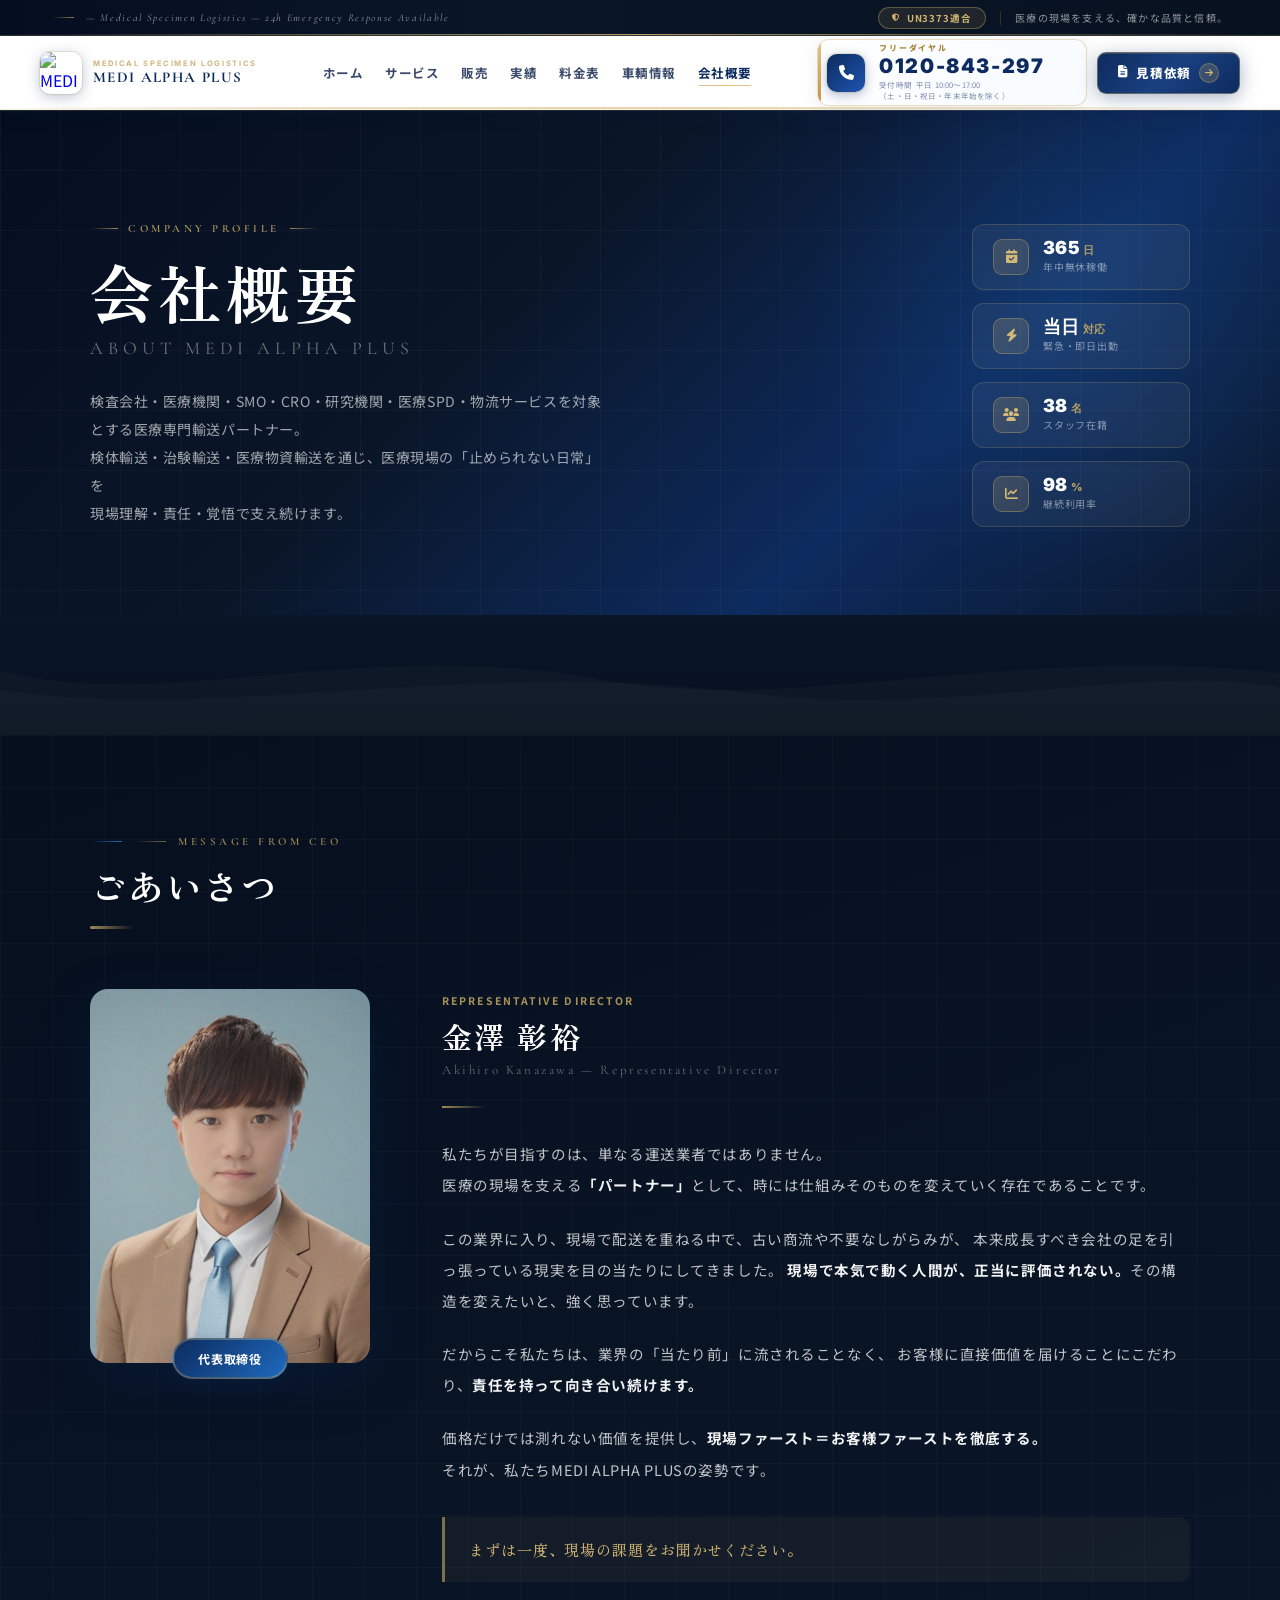
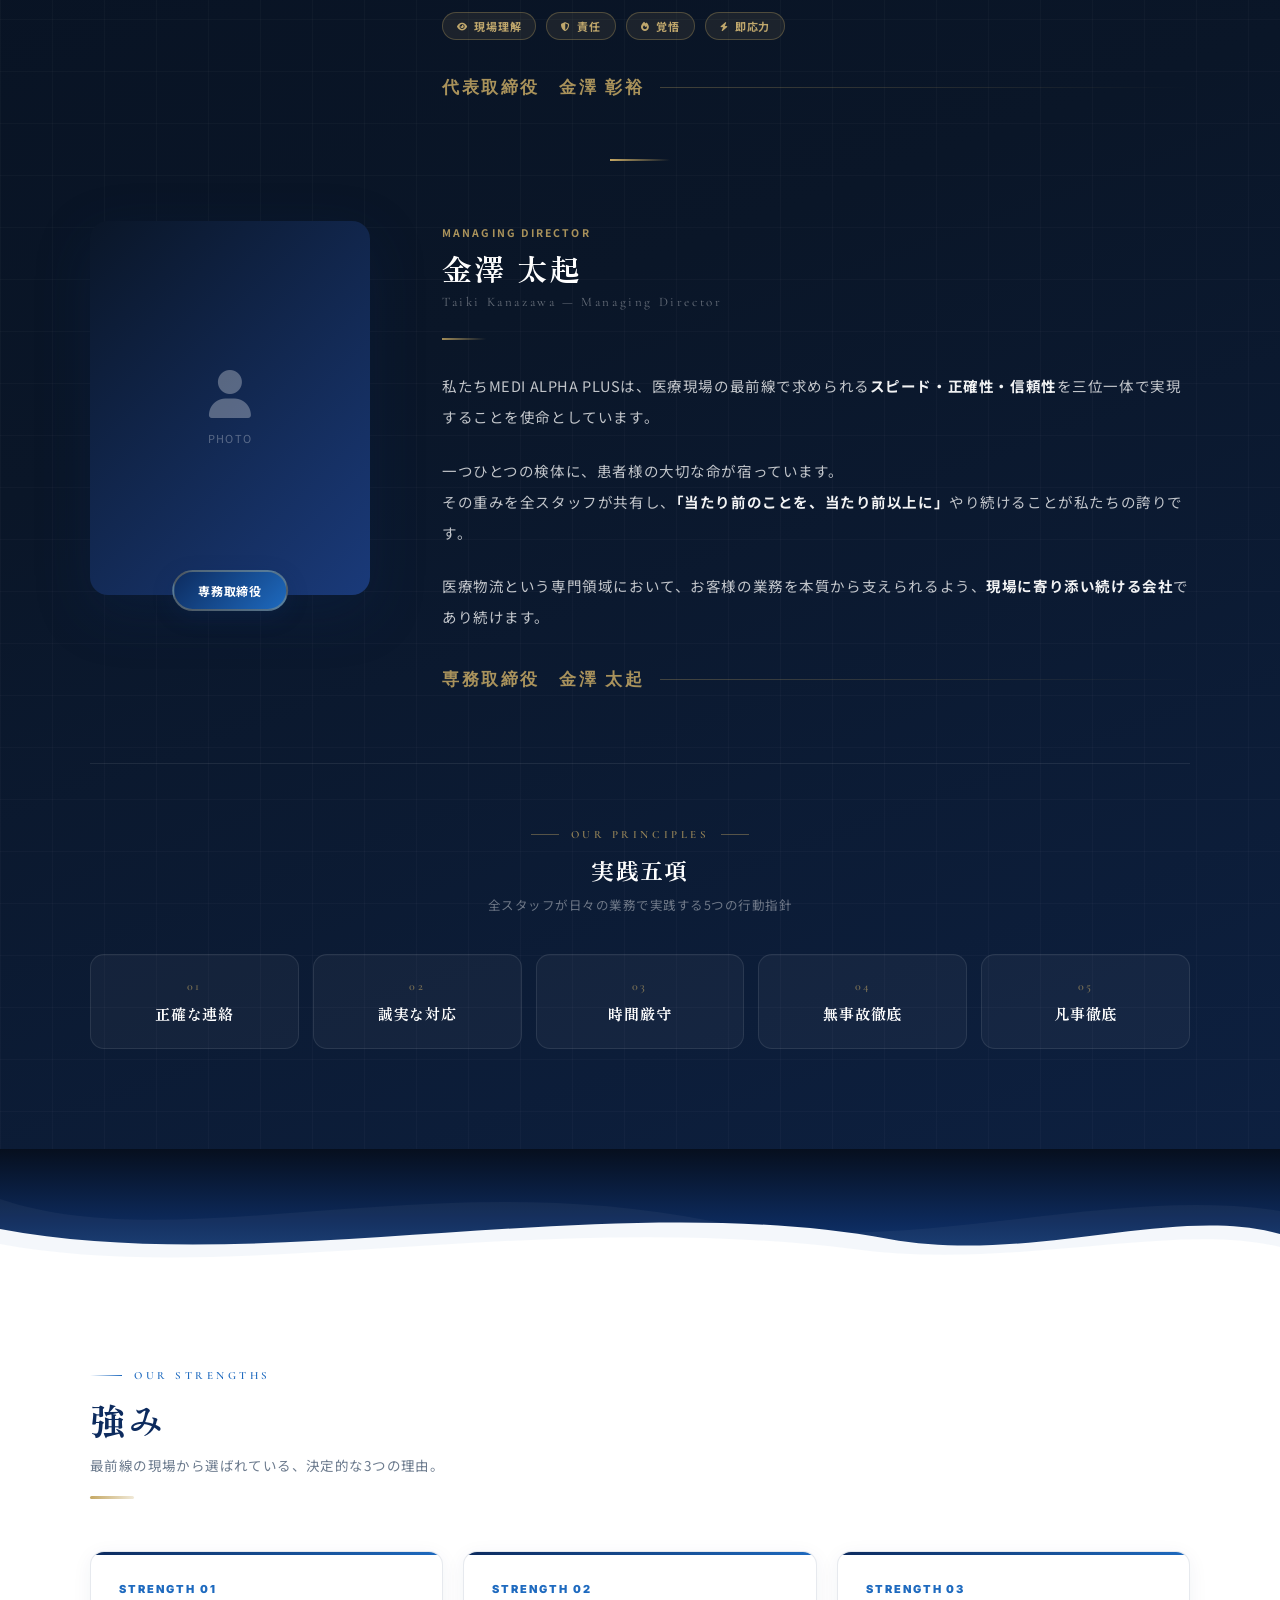
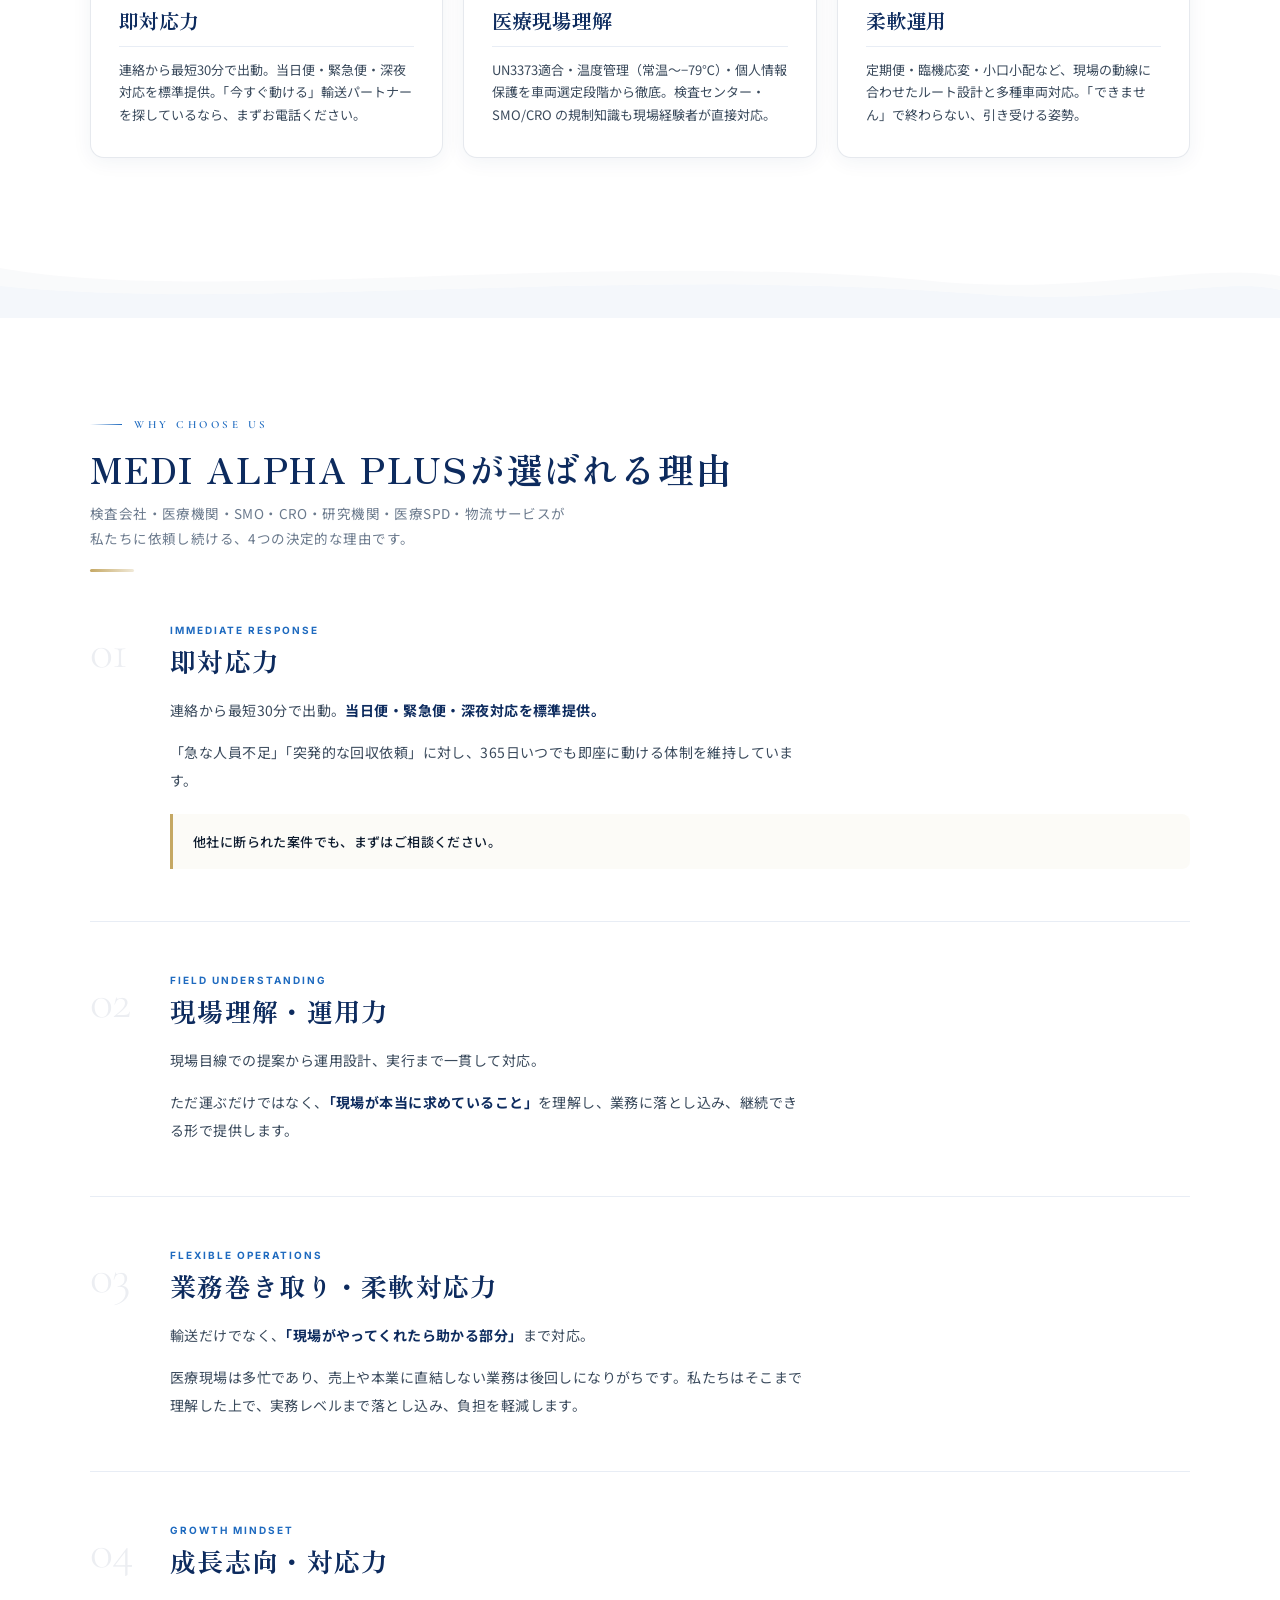
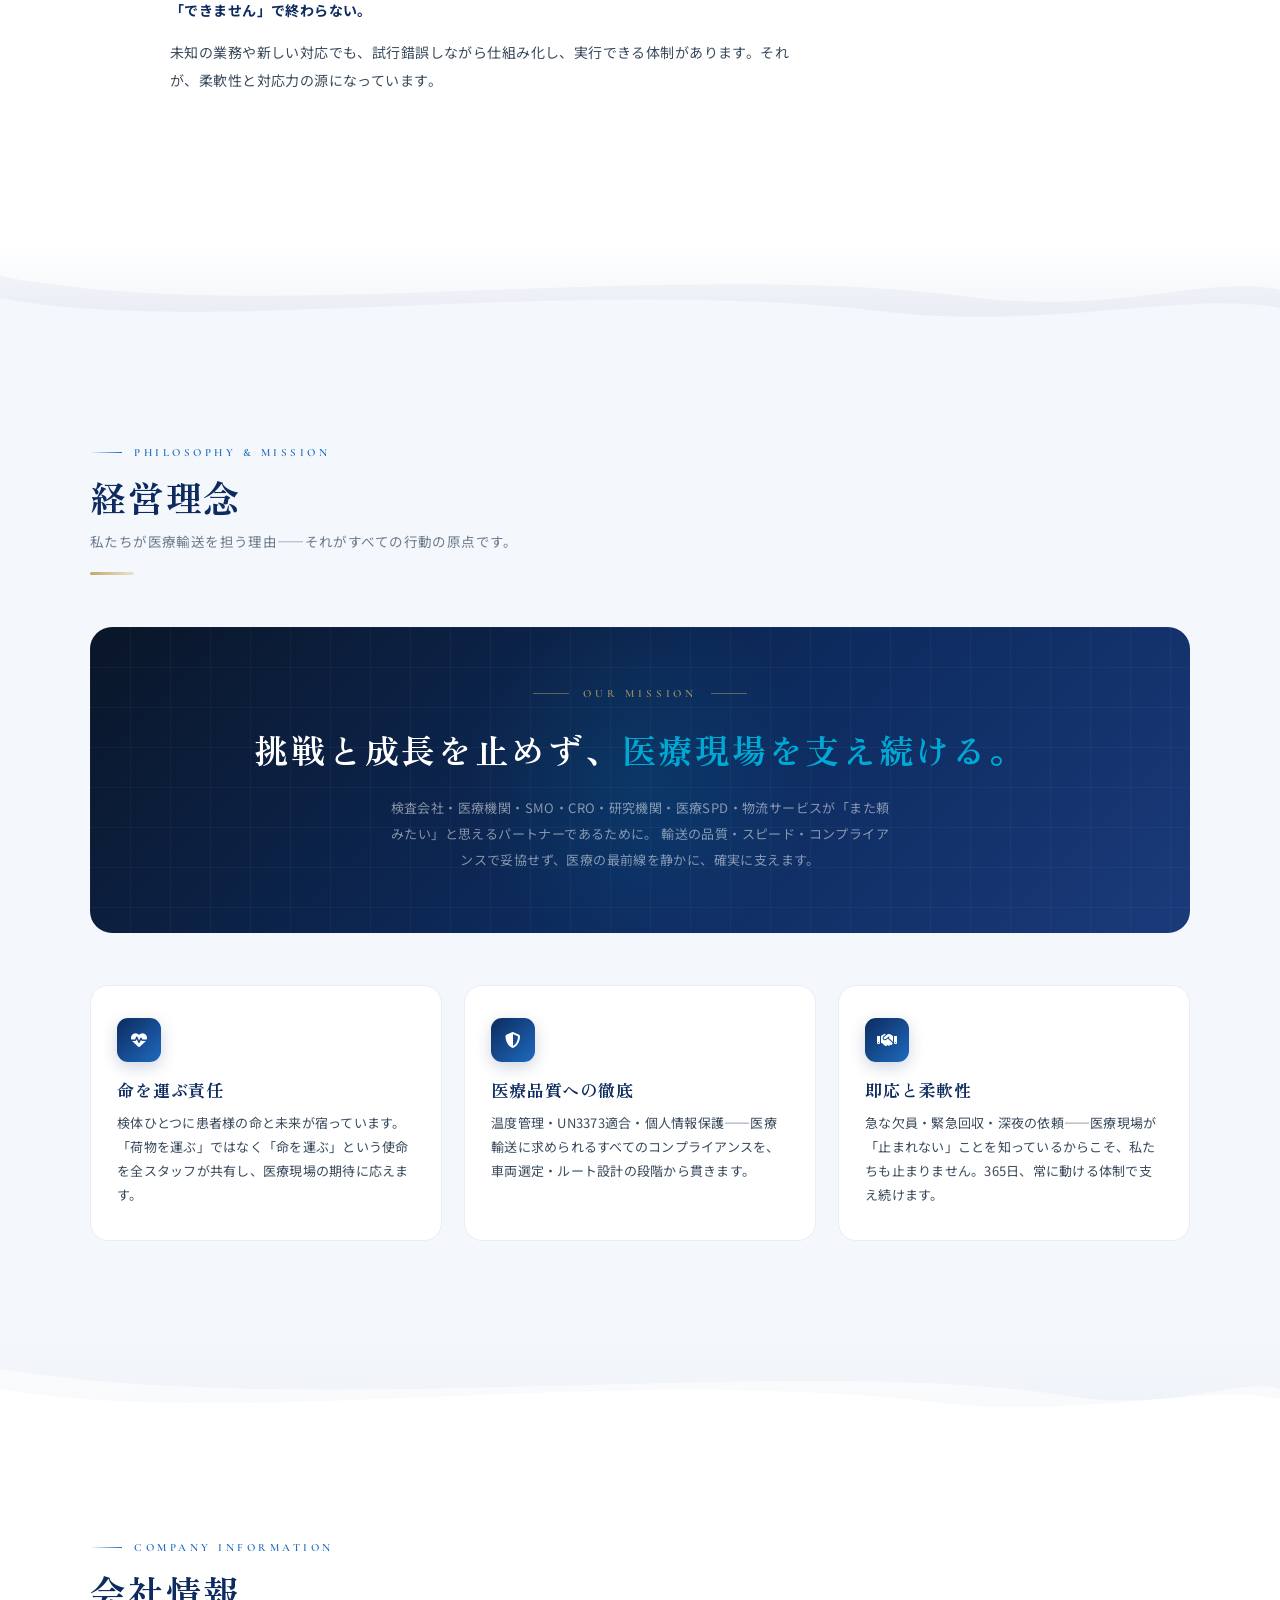
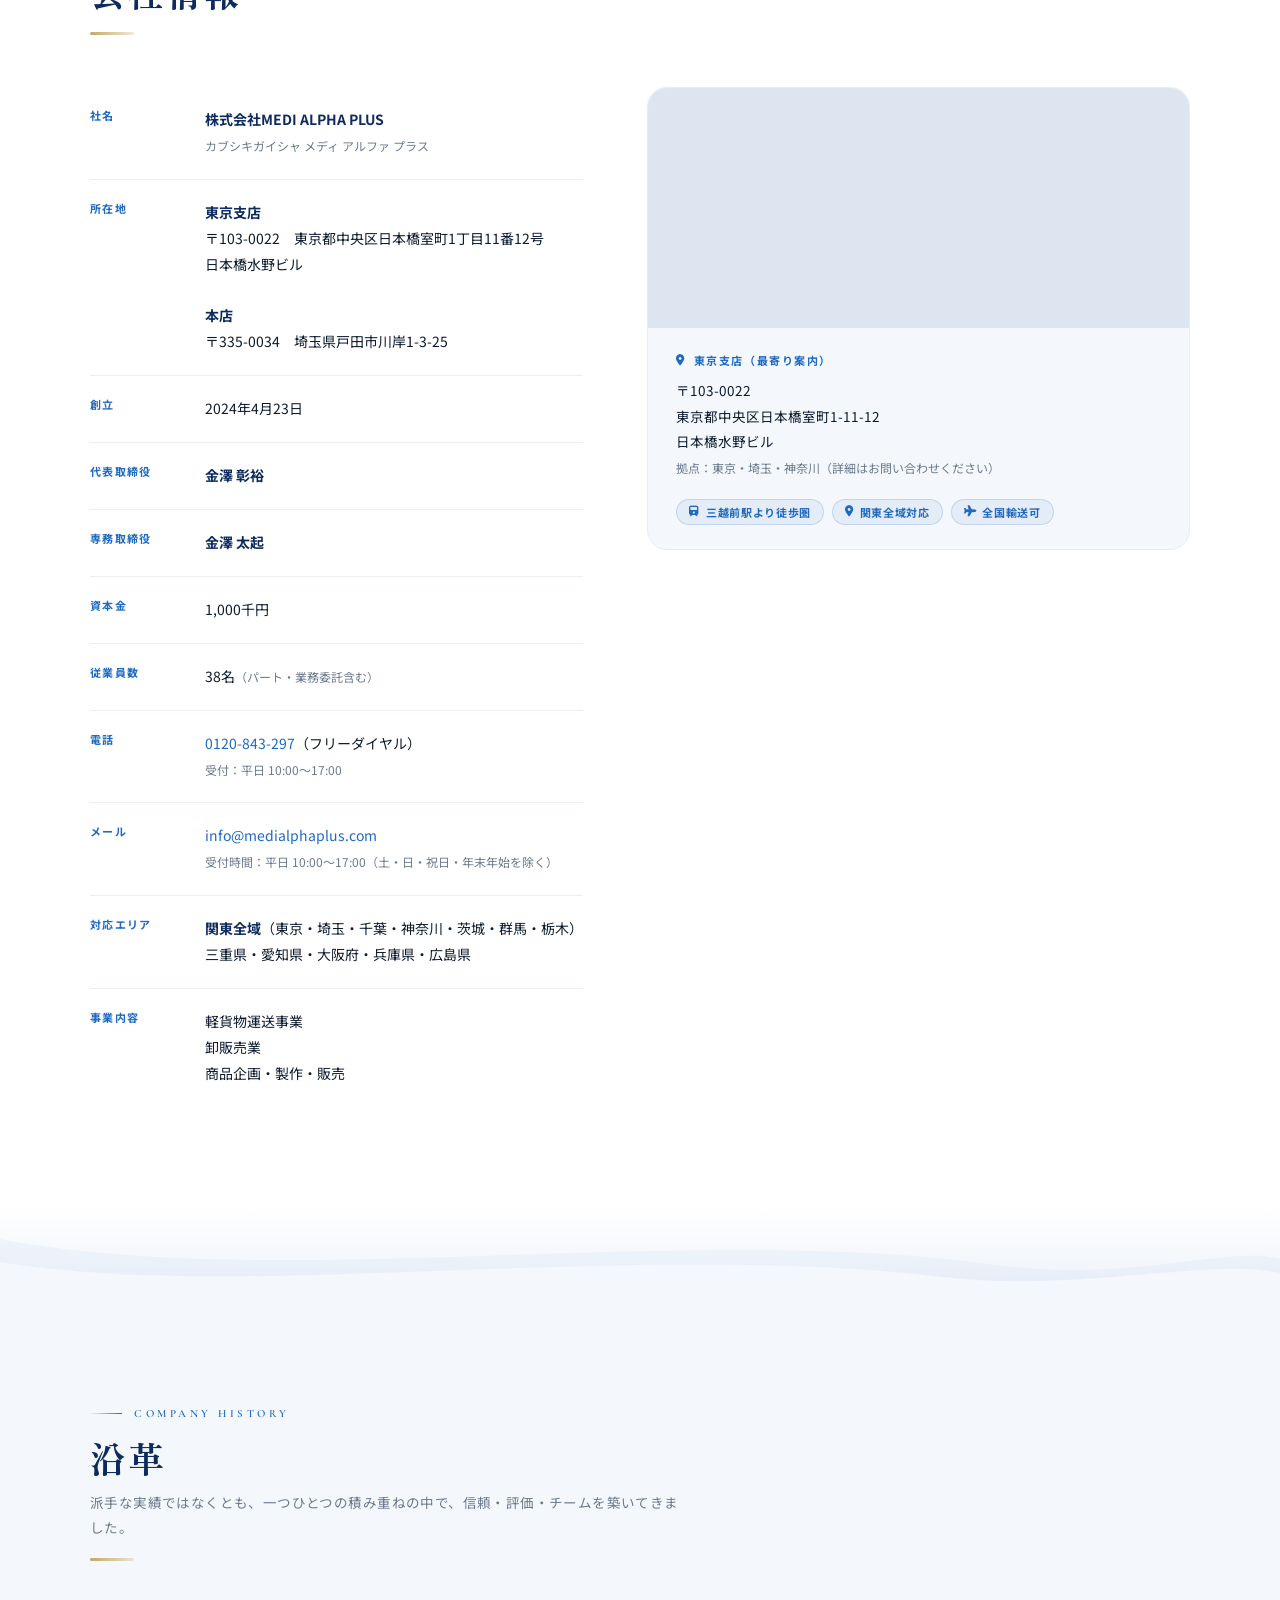
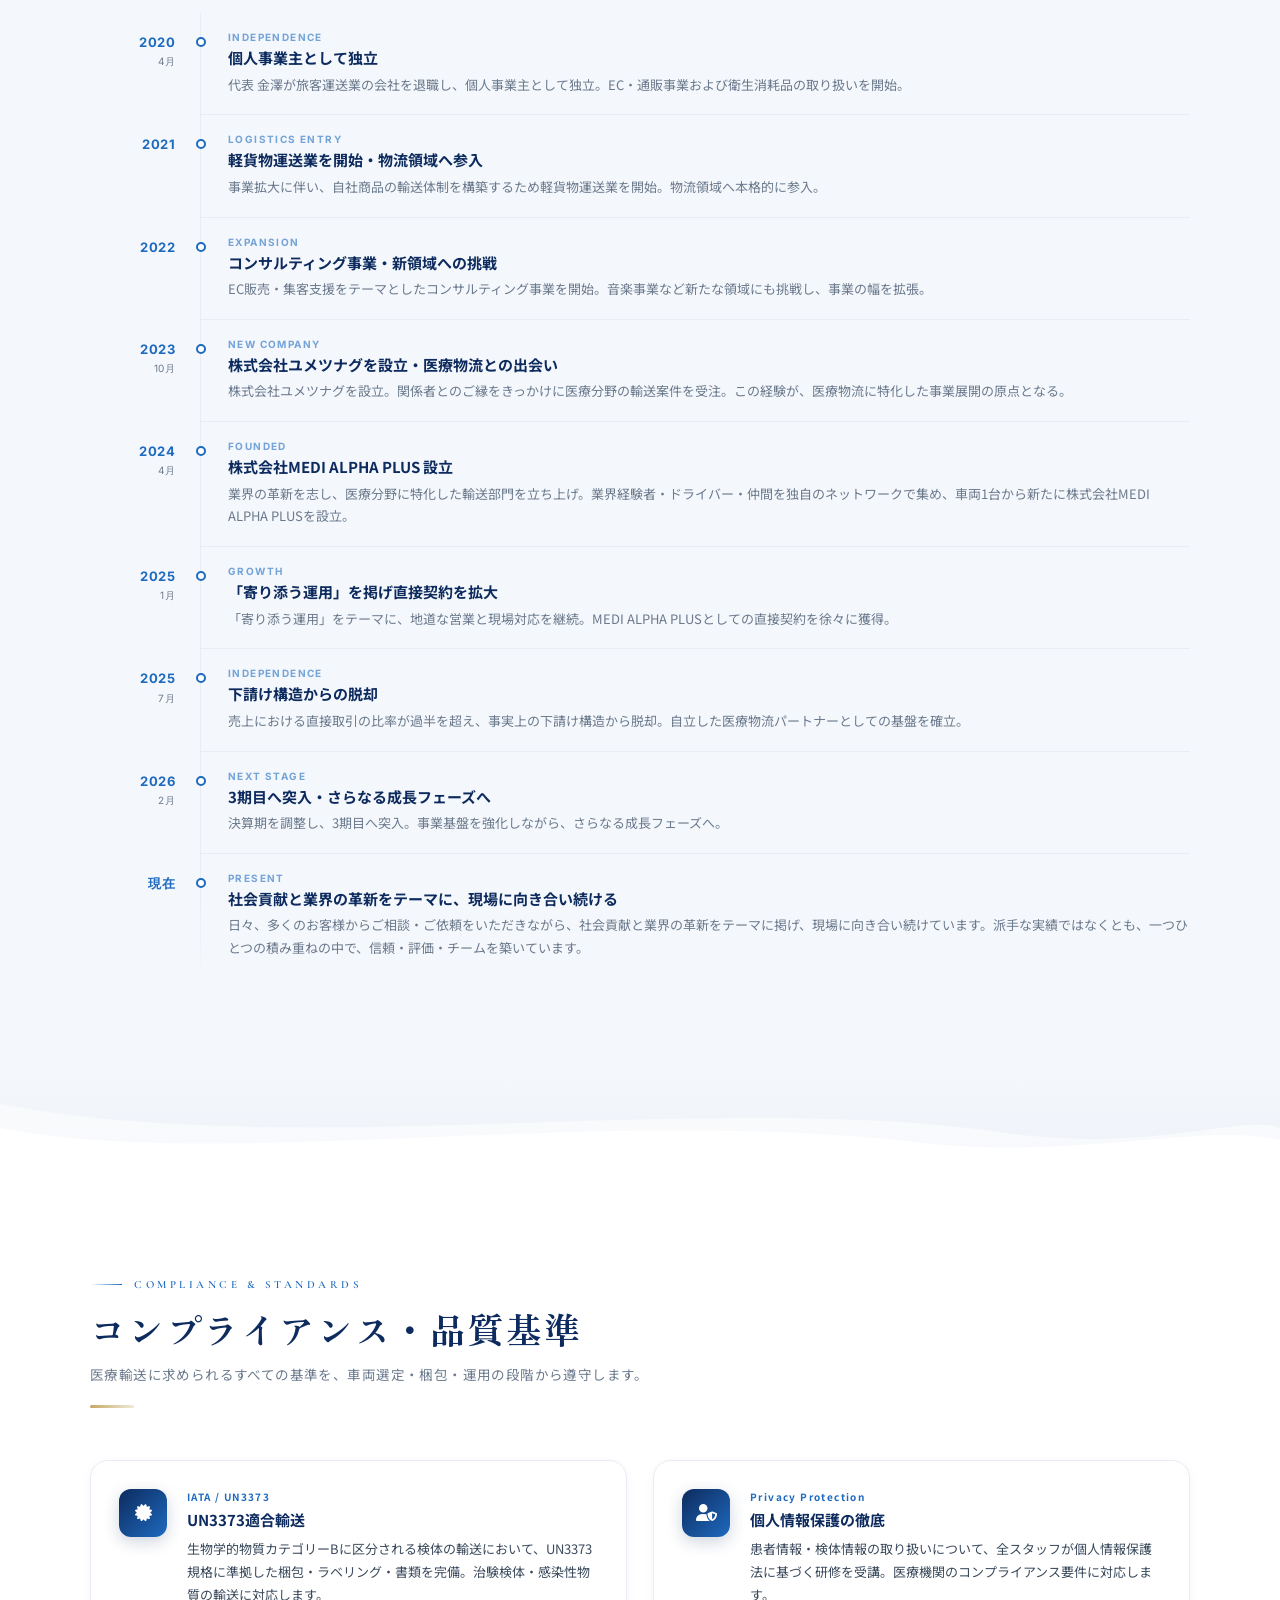
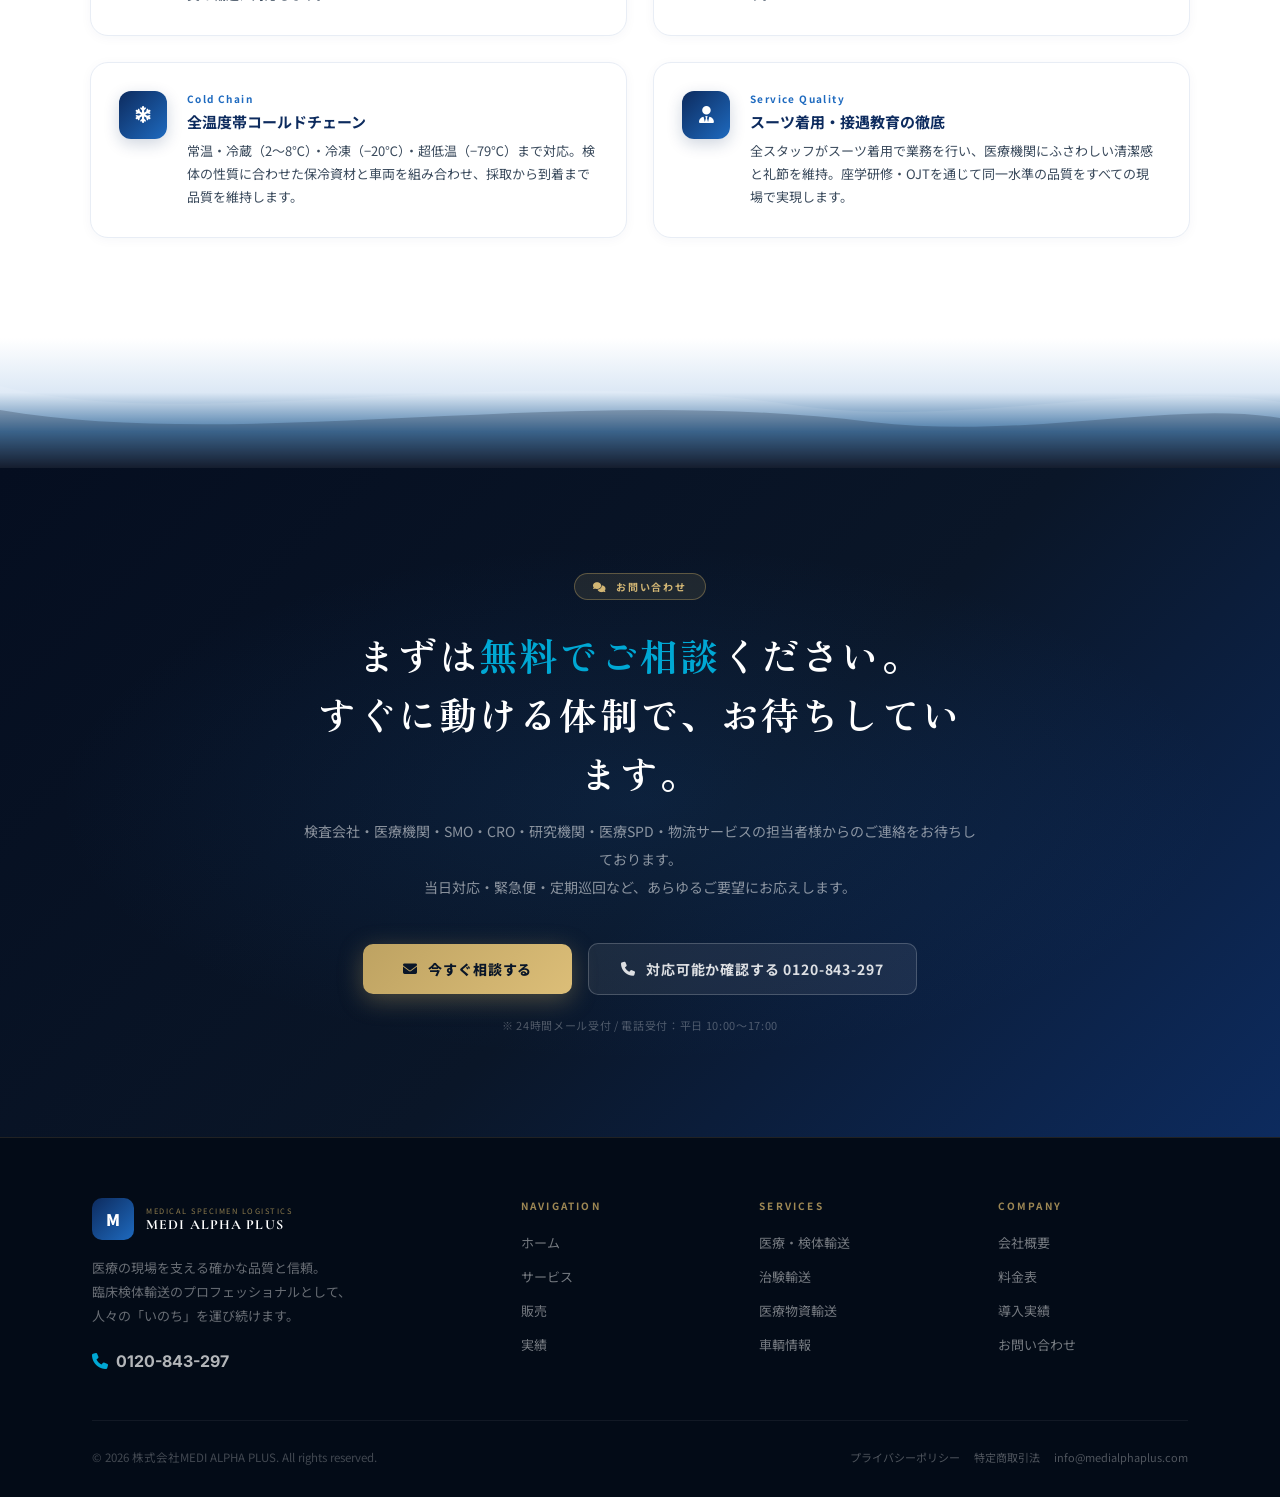
==== about.html @ 67138754 "Update about.html" ====
<!DOCTYPE html>
<html lang="ja">
<head>
  <meta charset="UTF-8" />
  <meta name="viewport" content="width=device-width, initial-scale=1.0" />
  <title>会社概要 | 株式会社MEDI ALPHA PLUS — 医療専門輸送パートナー</title>
  <meta name="description" content="株式会社MEDI ALPHA PLUSの会社概要。検体輸送・治験輸送・医療物資輸送を専門とする医療物流企業。検査会社・医療機関・SMO・CRO・研究機関・医療SPD・物流サービス向けの信頼の輸送パートナー。" />
  <link href="https://fonts.googleapis.com/css2?family=Cormorant+Garamond:ital,wght@0,300;0,400;0,500;0,600;0,700;1,400&family=Zen+Old+Mincho:wght@400;500;700;900&family=Noto+Sans+JP:wght@300;400;500;700;900&family=Inter:wght@300;400;600;700;900&display=swap" rel="stylesheet" />
  <link rel="stylesheet" href="https://cdn.jsdelivr.net/npm/@fortawesome/fontawesome-free@6.4.0/css/all.min.css" />
  <style>
    *, *::before, *::after { box-sizing: border-box; margin: 0; padding: 0; }

    :root {
      --navy:       #0d2b5e;
      --navy-dark:  #081a3d;
      --navy-mid:   #1a3a7a;
      --blue:       #1e6abf;
      --blue-light: #4a90d9;
      --cyan:       #00a8d4;
      --gold:       #c5a864;
      --gold-light: #dcc078;
      --gold-dark:  #a07830;
      --white:      #ffffff;
      --off-white:  #f4f7fb;
      --gray-light: #e8edf5;
      --gray:       #b0bccf;
      --text-dark:  #0d1b2e;
      --text-mid:   #3a4a5c;
      --text-light: #6b7a8d;
    }

    html { scroll-behavior: smooth; }
    body {
      font-family: 'Noto Sans JP', sans-serif;
      background: var(--white);
      color: var(--text-dark);
      overflow-x: hidden;
    }
    ::-webkit-scrollbar { width: 5px; }
    ::-webkit-scrollbar-track { background: var(--off-white); }
    ::-webkit-scrollbar-thumb { background: var(--blue-light); border-radius: 3px; }

    /* ═══════════════════════════════
       TOP BAR
    ═══════════════════════════════ */
    .top-bar {
      background: linear-gradient(90deg, #050e20 0%, #0a1628 40%, #071120 100%);
      height: 36px;
      display: flex; align-items: center; justify-content: space-between;
      padding: 0 52px;
      position: fixed; top: 0; width: 100%; z-index: 1001;
      border-bottom: 1px solid rgba(197,168,100,0.22);
    }
    .top-bar::after {
      content: '';
      position: absolute; bottom: 0; left: 0; right: 0; height: 1px;
      background: linear-gradient(90deg, transparent 0%, rgba(197,168,100,0.55) 30%, rgba(220,190,120,0.8) 50%, rgba(197,168,100,0.55) 70%, transparent 100%);
    }
    .top-bar-catch {
      font-size: 10.5px; color: rgba(255,255,255,0.55);
      letter-spacing: 0.16em; display: flex; align-items: center; gap: 12px;
      font-family: 'Cormorant Garamond', serif; font-style: italic;
      white-space: nowrap; overflow: hidden; min-width: 0;
    }
    .top-bar-catch::before {
      content: ''; display: block; width: 22px; height: 1px;
      background: linear-gradient(90deg, transparent, rgba(197,168,100,0.7));
      flex-shrink: 0;
    }
    .top-bar-right { display: flex; align-items: center; gap: 14px; flex-shrink: 0; }
    .top-bar-badge {
      display: inline-flex; align-items: center; gap: 6px;
      background: rgba(197,168,100,0.12); border: 1px solid rgba(197,168,100,0.38);
      color: rgba(220,190,120,0.95); font-size: 9.5px; font-weight: 700;
      padding: 3px 13px; border-radius: 20px; letter-spacing: 0.1em;
      font-family: 'Noto Sans JP', sans-serif; white-space: nowrap; flex-shrink: 0;
    }
    .top-bar-badge i { font-size: 7.5px; }
    .top-bar-divider { width: 1px; height: 14px; background: rgba(197,168,100,0.2); }
    .top-bar-right-text {
      font-size: 10px; color: rgba(255,255,255,0.55);
      letter-spacing: 0.12em; font-family: 'Noto Sans JP', sans-serif; white-space: nowrap;
    }

    /* ═══════════════════════════════
       NAVBAR
    ═══════════════════════════════ */
    nav {
      position: fixed; top: 36px; width: 100%; z-index: 1000;
      display: flex; align-items: center; justify-content: space-between;
      padding: 0 40px; height: 74px;
      background: rgba(255,255,255,0.97);
      backdrop-filter: blur(20px) saturate(1.4);
      -webkit-backdrop-filter: blur(20px) saturate(1.4);
      border-bottom: 1px solid rgba(197,168,100,0.18);
      transition: box-shadow 0.3s, background 0.3s;
      gap: 12px;
      box-shadow: 0 2px 24px rgba(13,43,94,0.08), 0 1px 0 rgba(197,168,100,0.15);
    }
    nav::after {
      content: ''; position: absolute; bottom: 0; left: 0; right: 0; height: 2px;
      background: linear-gradient(90deg, transparent 0%, rgba(197,168,100,0.35) 20%, rgba(220,190,120,0.65) 50%, rgba(197,168,100,0.35) 80%, transparent 100%);
      pointer-events: none;
    }
    nav.scrolled {
      background: rgba(255,255,255,0.99);
      box-shadow: 0 4px 32px rgba(13,43,94,0.13), 0 1px 0 rgba(197,168,100,0.2);
    }
    .nav-logo { display: flex; align-items: center; gap: 11px; text-decoration: none; flex-shrink: 0; }
    .logo-icon {
      width: 42px; height: 42px; border-radius: 10px;
      display: flex; align-items: center; justify-content: center;
      flex-shrink: 0; overflow: hidden;
      box-shadow: 0 3px 14px rgba(13,43,94,0.28), 0 0 0 1px rgba(197,168,100,0.22);
    }
    .logo-icon img { width: 100%; height: 100%; object-fit: cover; display: block; }
    .logo-text-wrap { display: flex; flex-direction: column; gap: 2px; }
    .logo-text-wrap .logo-sub {
      font-size: 7.5px; color: rgba(197,168,100,0.85);
      letter-spacing: 0.22em; text-transform: uppercase;
      font-weight: 700; font-family: 'Inter', sans-serif; line-height: 1;
    }
    .logo-text-wrap .logo-name {
      font-size: 15px; font-weight: 700;
      color: var(--navy); letter-spacing: 0.09em;
      line-height: 1.1; font-family: 'Cormorant Garamond', serif;
    }
    .nav-links {
      display: flex; align-items: center; gap: 0;
      list-style: none; flex: 1; justify-content: center;
    }
    .nav-links a {
      display: block; padding: 6px 11px;
      color: #3a4a6a; text-decoration: none;
      font-size: 12.5px; font-weight: 700;
      font-family: 'Noto Sans JP', sans-serif;
      letter-spacing: 0.04em; border-radius: 6px;
      transition: all 0.22s; white-space: nowrap; position: relative;
    }
    .nav-links a::after {
      content: ''; position: absolute; bottom: 2px; left: 50%;
      transform: translateX(-50%); width: 0; height: 1.5px;
      background: linear-gradient(90deg, rgba(197,168,100,0.7), rgba(220,190,120,1), rgba(197,168,100,0.7));
      border-radius: 2px; transition: width 0.25s;
    }
    .nav-links a:hover { color: var(--navy); }
    .nav-links a:hover::after, .nav-links a.active::after { width: 70%; }
    .nav-links a.active { color: var(--navy); }
    .nav-contact { display: flex; align-items: center; gap: 10px; flex-shrink: 0; }
    .nav-phone-btn {
      display: inline-flex; align-items: center; gap: 14px;
      text-decoration: none;
      background: linear-gradient(120deg, #ffffff 0%, #fafcff 50%, #f8fbff 100%);
      border: 1px solid rgba(197,168,100,0.4); border-radius: 12px;
      padding: 4px 32px 4px 9px; transition: all 0.3s cubic-bezier(0.4,0,0.2,1); white-space: nowrap;
      box-shadow: 0 2px 18px rgba(13,43,94,0.09), inset 0 1px 0 rgba(255,255,255,1); position: relative; overflow: hidden;
      min-width: 270px;
    }
    .nav-phone-btn::before {
      content: ''; position: absolute; left: 0; top: 0; bottom: 0; width: 3px;
      background: linear-gradient(to bottom, rgba(220,190,120,0.9), rgba(197,140,60,0.95));
      border-radius: 12px 0 0 12px;
    }
    .nav-phone-btn::after {
      content: ''; position: absolute; top: 0; left: -100%; width: 60%; height: 100%;
      background: linear-gradient(90deg, transparent, rgba(197,168,100,0.07), transparent);
      transition: left 0.55s;
    }
    .nav-phone-btn:hover::after { left: 160%; }
    .nav-phone-btn:hover {
      border-color: rgba(197,168,100,0.6);
      background: linear-gradient(135deg, #fffdf5 0%, #fff 60%, #fffbee 100%);
      transform: translateY(-2px);
      box-shadow: 0 6px 22px rgba(13,43,94,0.11), 0 0 0 1px rgba(197,168,100,0.2), inset 0 1px 0 rgba(255,255,255,1);
    }
    .nav-phone-icon {
      width: 38px; height: 38px;
      background: linear-gradient(135deg, #0d2b5e 0%, #1e55b0 100%);
      border-radius: 10px; display: flex; align-items: center; justify-content: center;
      flex-shrink: 0; box-shadow: 0 3px 12px rgba(13,43,94,0.32), 0 0 0 1px rgba(197,168,100,0.22);
    }
    .nav-phone-icon i { font-size: 15px; color: #fff; }
    .nav-phone-text { display: flex; flex-direction: column; gap: 1px; }
    .nav-phone-label {
      font-size: 8px; letter-spacing: 0.22em; color: rgba(165,130,50,1);
      font-weight: 800; line-height: 1; font-family: 'Noto Sans JP', sans-serif; margin-bottom: 2px; text-transform: uppercase;
    }
    .nav-phone-number {
      font-family: 'Inter', sans-serif; font-size: 20px; font-weight: 900;
      color: var(--navy); letter-spacing: 0.08em; line-height: 1.1;
    }
    .nav-phone-hours {
      font-size: 7.5px; color: #7a8aaa; letter-spacing: 0.02em;
      line-height: 1.35; font-family: 'Noto Sans JP', sans-serif; margin-top: 2px;
    }
    .nav-estimate-btn {
      display: inline-flex; align-items: center; gap: 8px; text-decoration: none;
      background: linear-gradient(135deg, #0d2b5e 0%, #1a4080 50%, #0d2b5e 100%);
      color: #fff; font-size: 12.5px; font-weight: 800;
      letter-spacing: 0.06em; padding: 10px 20px; border-radius: 9px;
      white-space: nowrap; flex-shrink: 0;
      border: 1px solid rgba(197,168,100,0.45);
      box-shadow: 0 4px 18px rgba(13,43,94,0.35), inset 0 1px 0 rgba(197,168,100,0.2);
      transition: all 0.28s cubic-bezier(0.4,0,0.2,1);
      position: relative; overflow: hidden;
    }
    .nav-estimate-btn::before {
      content: ''; position: absolute; top: 0; left: -100%; width: 60%; height: 100%;
      background: linear-gradient(90deg, transparent, rgba(197,168,100,0.22), transparent);
      transition: left 0.55s;
    }
    .nav-estimate-btn:hover::before { left: 150%; }
    .nav-estimate-btn:hover {
      background: linear-gradient(135deg, #1a4080 0%, #0d2b5e 50%, #1a4080 100%);
      transform: translateY(-2px);
      box-shadow: 0 8px 28px rgba(13,43,94,0.42), 0 0 0 1px rgba(197,168,100,0.35);
    }
    .btn-arrow {
      width: 20px; height: 20px; background: rgba(197,168,100,0.22);
      border: 1px solid rgba(197,168,100,0.4); border-radius: 50%;
      display: flex; align-items: center; justify-content: center;
      font-size: 9px; transition: transform 0.25s; color: rgba(220,190,120,0.95);
    }
    .nav-estimate-btn:hover .btn-arrow { transform: translateX(3px); }

    /* Hamburger */
    .hamburger {
      display: none; flex-direction: column; justify-content: center; gap: 5px;
      background: var(--off-white); border: 1px solid var(--gray-light);
      border-radius: 8px; cursor: pointer; padding: 8px 10px; z-index: 1100;
    }
    .hamburger span { display: block; width: 22px; height: 2px; background: var(--navy); border-radius: 2px; transition: all 0.3s; }
    .hamburger.active span:nth-child(1) { transform: translateY(7px) rotate(45deg); }
    .hamburger.active span:nth-child(2) { opacity: 0; }
    .hamburger.active span:nth-child(3) { transform: translateY(-7px) rotate(-45deg); }

    /* Mobile Drawer */
    .mobile-nav {
      display: none; position: fixed; top: 0; right: -100%;
      width: min(300px, 88vw); height: 100vh; height: 100dvh;
      background: #fff; z-index: 999; padding: 0;
      flex-direction: column; gap: 0;
      border-left: 1px solid var(--gray-light);
      box-shadow: -8px 0 40px rgba(13,43,94,0.12);
      transition: right 0.35s cubic-bezier(0.4,0,0.2,1);
      overflow: hidden;
    }
    .mobile-nav.open { right: 0; }
    .mobile-nav-header {
      display: flex; align-items: center; justify-content: space-between;
      padding: 12px 16px; border-bottom: 2px solid var(--gray-light);
      background: var(--white); flex-shrink: 0;
    }
    .mobile-nav-scroll { flex: 1; overflow-y: auto; -webkit-overflow-scrolling: touch; padding-bottom: 24px; }
    .mobile-nav-logo { display: flex; align-items: center; gap: 10px; text-decoration: none; }
    .mobile-nav-logo-icon {
      width: 34px; height: 34px; background: linear-gradient(135deg, var(--navy), var(--blue));
      border-radius: 8px; display: flex; align-items: center; justify-content: center;
      color: #fff; font-size: 14px; font-weight: 900; flex-shrink: 0;
    }
    .mobile-nav-logo-text { display: flex; flex-direction: column; }
    .mobile-nav-logo-sub { font-size: 7px; color: var(--text-light); letter-spacing: 0.08em; line-height: 1; }
    .mobile-nav-logo-name { font-size: 11px; font-weight: 900; color: var(--navy); letter-spacing: 0.04em; line-height: 1.3; }
    .mobile-nav-close {
      width: 36px; height: 36px; background: var(--off-white);
      border: 1px solid var(--gray-light); border-radius: 8px;
      display: flex; align-items: center; justify-content: center;
      cursor: pointer; font-size: 16px; color: var(--navy); flex-shrink: 0; transition: background 0.2s;
    }
    .mobile-nav-close:hover { background: var(--gray-light); }
    .mobile-link-home { flex-shrink: 0; background: var(--off-white); border-bottom: 2px solid var(--gray-light) !important; }
    .mobile-nav a.mobile-link {
      display: flex; align-items: center; padding: 11px 20px;
      color: var(--text-mid); text-decoration: none;
      font-size: 13px; font-weight: 500;
      border-bottom: 1px solid var(--gray-light);
      transition: all 0.2s; gap: 8px;
    }
    .mobile-nav a.mobile-link:hover { background: var(--off-white); color: var(--navy); padding-left: 28px; }
    .mobile-nav .mobile-estimate {
      margin: 14px 16px 0; display: flex; align-items: center; justify-content: center;
      gap: 8px; background: linear-gradient(135deg, var(--navy), var(--blue));
      color: #fff; text-decoration: none; padding: 12px 16px;
      border-radius: 10px; font-size: 13px; font-weight: 800;
      letter-spacing: 0.04em; box-shadow: 0 4px 16px rgba(13,43,94,0.28); transition: all 0.25s;
    }
    .mobile-nav .mobile-contact {
      margin: 12px 16px 0; padding: 14px 16px;
      background: var(--off-white); border-radius: 12px; border: 1px solid var(--gray-light);
    }
    .mobile-nav .mobile-contact-label { font-size: 9px; font-weight: 800; letter-spacing: 0.16em; color: var(--cyan); text-transform: uppercase; margin-bottom: 4px; }
    .mobile-nav .mobile-phone {
      display: flex; align-items: center; gap: 7px; text-decoration: none;
      color: var(--navy); font-family: 'Inter', sans-serif;
      font-size: 18px; font-weight: 900; letter-spacing: 0.04em; margin-bottom: 3px;
    }
    .mobile-nav .mobile-phone i { color: var(--blue); font-size: 13px; }
    .mobile-nav .mobile-hours { font-size: 9.5px; color: var(--text-light); line-height: 1.5; margin-bottom: 10px; }
    .mobile-nav .mobile-email-link { display: flex; align-items: center; gap: 6px; text-decoration: none; color: var(--text-light); font-size: 11px; padding: 4px 0; }
    .mobile-nav .mobile-email-link i { color: var(--blue); font-size: 10px; }
    .mobile-nav-overlay { display: none; position: fixed; inset: 0; background: rgba(0,0,0,0.35); z-index: 998; backdrop-filter: blur(2px); }
    .mobile-nav-overlay.open { display: block; }

    .page-offset { height: 110px; }

    /* ═══════════════════════════════
       ABOUT HERO
    ═══════════════════════════════ */
    .about-hero {
      background: linear-gradient(135deg, #050e20 0%, #0a1628 40%, #0d2b5e 70%, #0a1628 100%);
      padding: 100px 52px 88px;
      position: relative; overflow: hidden;
    }
    .about-hero::before {
      content: ''; position: absolute; inset: 0;
      background-image:
        linear-gradient(rgba(255,255,255,0.03) 1px, transparent 1px),
        linear-gradient(90deg, rgba(255,255,255,0.03) 1px, transparent 1px);
      background-size: 60px 60px; pointer-events: none;
    }
    .about-hero::after {
      content: ''; position: absolute; top: -100px; right: -100px;
      width: 600px; height: 600px;
      background: radial-gradient(circle, rgba(30,106,191,0.18) 0%, transparent 65%);
      pointer-events: none;
    }
    .about-hero-inner {
      max-width: 1100px; margin: 0 auto;
      display: flex; align-items: flex-end; justify-content: space-between;
      gap: 48px; position: relative; z-index: 1;
    }
    .about-hero-left { flex: 1; }
    .about-hero-eyebrow {
      display: inline-flex; align-items: center; gap: 10px;
      font-family: 'Cormorant Garamond', serif;
      font-size: 11px; font-weight: 600;
      letter-spacing: 0.32em; text-transform: uppercase;
      color: rgba(197,168,100,0.9); margin-bottom: 20px;
    }
    .about-hero-eyebrow::before, .about-hero-eyebrow::after {
      content: ''; display: block; width: 28px; height: 1px;
      background: linear-gradient(90deg, transparent, rgba(197,168,100,0.8));
    }
    .about-hero-eyebrow::after { background: linear-gradient(90deg, rgba(197,168,100,0.8), transparent); }
    .about-hero-title {
      font-family: 'Zen Old Mincho', serif;
      font-size: clamp(34px, 5vw, 64px);
      font-weight: 700; color: #fff;
      line-height: 1.15; letter-spacing: 0.06em; margin-bottom: 8px;
    }
    .about-hero-title-en {
      font-family: 'Cormorant Garamond', serif;
      font-size: clamp(13px, 1.6vw, 18px); font-weight: 400;
      color: rgba(255,255,255,0.4); letter-spacing: 0.28em;
      text-transform: uppercase; margin-bottom: 28px;
    }
    .about-hero-desc {
      font-size: 14px; color: rgba(255,255,255,0.62);
      line-height: 2; letter-spacing: 0.04em; max-width: 520px;
    }
    .about-hero-kpi { display: flex; flex-direction: column; gap: 13px; flex-shrink: 0; }
    .about-kpi-item {
      display: flex; align-items: center; gap: 14px;
      background: rgba(255,255,255,0.05);
      border: 1px solid rgba(197,168,100,0.22);
      border-radius: 12px; padding: 14px 20px; min-width: 218px;
      transition: background 0.25s;
    }
    .about-kpi-item:hover { background: rgba(255,255,255,0.08); }
    .about-kpi-icon {
      width: 36px; height: 36px;
      background: linear-gradient(135deg, rgba(197,168,100,0.22), rgba(220,190,120,0.12));
      border: 1px solid rgba(197,168,100,0.38); border-radius: 9px;
      display: flex; align-items: center; justify-content: center; flex-shrink: 0;
    }
    .about-kpi-icon i { font-size: 13px; color: rgba(220,190,120,0.95); }
    .about-kpi-text { display: flex; flex-direction: column; gap: 2px; }
    .about-kpi-val {
      font-family: 'Inter', sans-serif; font-size: 18px; font-weight: 900;
      color: #fff; letter-spacing: 0.02em; line-height: 1;
    }
    .about-kpi-val span { font-size: 11px; color: rgba(197,168,100,0.9); margin-left: 3px; }
    .about-kpi-label { font-size: 10px; color: rgba(255,255,255,0.48); letter-spacing: 0.08em; }

    /* ═══════════════════════════════
       SECTION 共通
    ═══════════════════════════════ */
    .sec { padding: 100px 52px; }
    .sec-inner { max-width: 1100px; margin: 0 auto; }
    .sec-eyebrow {
      font-family: 'Cormorant Garamond', serif;
      font-size: 11px; font-weight: 600; letter-spacing: 0.32em;
      text-transform: uppercase; color: var(--blue);
      display: flex; align-items: center; gap: 12px; margin-bottom: 14px;
    }
    .sec-eyebrow::before {
      content: ''; width: 32px; height: 1px;
      background: linear-gradient(90deg, transparent, var(--blue));
    }
    .sec-title {
      font-family: 'Zen Old Mincho', serif;
      font-size: clamp(22px, 2.8vw, 36px);
      font-weight: 700; color: var(--navy);
      letter-spacing: 0.05em; line-height: 1.3; margin-bottom: 10px;
    }
    .sec-sub {
      font-size: 13.5px; color: var(--text-light);
      line-height: 1.85; letter-spacing: 0.03em; max-width: 600px;
    }
    .sec-divider {
      width: 44px; height: 3px;
      background: linear-gradient(90deg, var(--gold), rgba(197,168,100,0.25));
      border-radius: 2px; margin: 18px 0 52px;
    }
    .sec-alt { background: var(--off-white); }
    .sec-dark {
      background: linear-gradient(160deg, #060f1e 0%, #0a1628 55%, #0d2040 100%);
      position: relative; overflow: hidden;
    }
    .sec-dark::before {
      content: ''; position: absolute; inset: 0;
      background-image:
        linear-gradient(rgba(255,255,255,0.022) 1px, transparent 1px),
        linear-gradient(90deg, rgba(255,255,255,0.022) 1px, transparent 1px);
      background-size: 52px 52px; pointer-events: none;
    }

    /* ═══════════════════════════════
       Wave Divider — グラデーション対応
    ═══════════════════════════════ */
    .wave-div { position: relative; overflow: hidden; line-height: 0; pointer-events: none; }
    .wave-div svg { display: block; width: 100%; }
    /* セクション間スムーズグラデーションブリッジ */
    .grad-bridge {
      position: relative; height: 120px; overflow: hidden;
      line-height: 0; pointer-events: none;
    }
    .grad-bridge svg { display: block; width: 100%; height: 100%; position: absolute; bottom: 0; left: 0; }
    .grad-bridge-bg { position: absolute; inset: 0; }

    /* Fade-up */
    .fade-up { opacity: 0; transform: translateY(22px); transition: opacity 0.65s ease, transform 0.65s ease; }
    .fade-up.visible { opacity: 1; transform: translateY(0); }

    /* ═══════════════════════════════
       ①ごあいさつ（代表メッセージ）
    ═══════════════════════════════ */
    .message-layout {
      display: grid; grid-template-columns: 280px 1fr;
      gap: 72px; align-items: start;
    }
    .message-photo-wrap { position: relative; }
    .message-photo {
      width: 100%; aspect-ratio: 3/4;
      background: linear-gradient(135deg, #0a1628, #1a3a7a);
      border-radius: 18px; overflow: hidden;
      box-shadow: 0 18px 56px rgba(13,43,94,0.24);
    }
    .message-photo img { width: 100%; height: 100%; object-fit: cover; display: block; filter: saturate(0.9); }
    .message-photo-placeholder {
      width: 100%; height: 100%;
      display: flex; flex-direction: column; align-items: center; justify-content: center;
      gap: 12px; color: rgba(255,255,255,0.3);
    }
    .message-photo-placeholder i { font-size: 48px; }
    .message-photo-placeholder span { font-size: 11px; letter-spacing: 0.12em; }
    .message-photo-badge {
      position: absolute; bottom: -16px; left: 50%; transform: translateX(-50%);
      background: linear-gradient(135deg, var(--navy), var(--blue));
      color: #fff; padding: 10px 24px; border-radius: 30px;
      font-size: 12px; font-weight: 700; white-space: nowrap;
      box-shadow: 0 6px 20px rgba(13,43,94,0.3);
      border: 2px solid rgba(197,168,100,0.35);
      letter-spacing: 0.06em;
    }
    .message-body { padding-top: 4px; }
    .message-role {
      font-size: 10.5px; font-weight: 700; letter-spacing: 0.2em;
      text-transform: uppercase; color: rgba(197,168,100,0.85); margin-bottom: 6px;
    }
    .message-name {
      font-family: 'Zen Old Mincho', serif;
      font-size: clamp(22px, 2.4vw, 30px); font-weight: 700;
      color: #fff; letter-spacing: 0.08em; margin-bottom: 4px;
    }
    .message-name-en {
      font-family: 'Cormorant Garamond', serif;
      font-size: 13px; color: rgba(255,255,255,0.38);
      letter-spacing: 0.2em; margin-bottom: 28px;
    }
    .message-divider {
      width: 44px; height: 2px;
      background: linear-gradient(90deg, rgba(197,168,100,0.8), transparent);
      margin-bottom: 30px;
    }
    .message-text {
      font-size: 14.5px; color: rgba(255,255,255,0.75);
      line-height: 2.15; letter-spacing: 0.04em; margin-bottom: 22px;
    }
    .message-text strong { color: rgba(255,255,255,0.95); font-weight: 700; }
    /* 締めの一文 */
    .message-closing {
      margin-top: 32px; padding: 20px 24px;
      border-left: 3px solid rgba(197,168,100,0.6);
      background: rgba(197,168,100,0.06);
      border-radius: 0 10px 10px 0;
    }
    .message-closing p {
      font-family: 'Zen Old Mincho', serif;
      font-size: 15px; color: rgba(220,190,120,0.9);
      font-weight: 500; letter-spacing: 0.06em; line-height: 1.7;
    }
    /* キーワードバッジ */
    .message-keywords {
      display: flex; flex-wrap: wrap; gap: 10px; margin-top: 30px;
    }
    .message-kw {
      display: inline-flex; align-items: center; gap: 6px;
      background: rgba(197,168,100,0.1);
      border: 1px solid rgba(197,168,100,0.3);
      color: rgba(220,190,120,0.85);
      font-size: 11px; font-weight: 700;
      padding: 5px 14px; border-radius: 20px; letter-spacing: 0.08em;
    }
    .message-kw i { font-size: 9px; }
    .message-signature {
      display: flex; align-items: center; gap: 16px; margin-top: 36px;
    }
    .message-sig-text {
      font-family: 'Cormorant Garamond', serif;
      font-size: 17px; font-weight: 600;
      color: rgba(197,168,100,0.85); letter-spacing: 0.15em; white-space: nowrap;
    }
    .message-sig-line {
      flex: 1; height: 1px;
      background: linear-gradient(90deg, rgba(197,168,100,0.3), transparent);
    }

    /* ═══════════════════════════════
       実践五項
    ═══════════════════════════════ */
    .practices-wrap {
      margin-top: 72px; border-top: 1px solid rgba(255,255,255,0.08);
      padding-top: 64px;
    }
    .practices-header { text-align: center; margin-bottom: 40px; }
    .practices-eyebrow {
      font-family: 'Cormorant Garamond', serif;
      font-size: 11px; font-weight: 600; letter-spacing: 0.32em;
      text-transform: uppercase; color: rgba(197,168,100,0.75);
      display: flex; align-items: center; justify-content: center; gap: 12px;
      margin-bottom: 12px;
    }
    .practices-eyebrow::before, .practices-eyebrow::after {
      content: ''; width: 28px; height: 1px;
      background: rgba(197,168,100,0.4);
    }
    .practices-title {
      font-family: 'Zen Old Mincho', serif;
      font-size: clamp(17px, 2vw, 23px); font-weight: 700;
      color: #fff; letter-spacing: 0.06em;
    }
    .practices-sub {
      font-size: 12.5px; color: rgba(255,255,255,0.4);
      margin-top: 8px; letter-spacing: 0.04em;
    }
    .practices-grid {
      display: grid; grid-template-columns: repeat(5, 1fr); gap: 14px;
    }
    .practice-card {
      background: rgba(255,255,255,0.04);
      border: 1px solid rgba(255,255,255,0.09);
      border-radius: 14px; padding: 24px 16px 22px;
      text-align: center; transition: all 0.26s;
      position: relative; overflow: hidden;
    }
    .practice-card::after {
      content: ''; position: absolute; top: 0; left: 0; right: 0; height: 2px;
      background: linear-gradient(90deg, transparent, rgba(197,168,100,0.65), transparent);
      opacity: 0; transition: opacity 0.26s;
    }
    .practice-card:hover { background: rgba(255,255,255,0.08); transform: translateY(-4px); }
    .practice-card:hover::after { opacity: 1; }
    .practice-num {
      font-family: 'Cormorant Garamond', serif;
      font-size: 12px; font-weight: 600;
      color: rgba(197,168,100,0.55); letter-spacing: 0.2em; margin-bottom: 10px;
    }
    .practice-title {
      font-family: 'Zen Old Mincho', serif;
      font-size: 15px; font-weight: 700;
      color: #fff; letter-spacing: 0.05em; line-height: 1.5;
    }

    /* ═══════════════════════════════
       ②選ばれる理由（4柱）
    ═══════════════════════════════ */
    .reason-list {
      display: flex; flex-direction: column; gap: 0;
    }
    .reason-item {
      display: grid; grid-template-columns: 72px 1fr;
      gap: 0; border-bottom: 1px solid var(--gray-light);
      padding: 52px 0; transition: background 0.25s;
      position: relative;
    }
    .reason-item:first-child { padding-top: 0; }
    .reason-item:last-child { border-bottom: none; }
    .reason-num-col {
      padding-top: 4px; flex-shrink: 0;
    }
    .reason-num {
      font-family: 'Cormorant Garamond', serif;
      font-size: 48px; font-weight: 300; line-height: 1;
      color: rgba(13,43,94,0.08); letter-spacing: -0.02em;
      user-select: none;
    }
    .reason-body { padding-left: 8px; }
    .reason-label {
      font-size: 10px; font-weight: 700; letter-spacing: 0.2em;
      text-transform: uppercase; color: var(--blue);
      font-family: 'Inter', sans-serif; margin-bottom: 8px;
    }
    .reason-title {
      font-family: 'Zen Old Mincho', serif;
      font-size: clamp(19px, 2.2vw, 26px); font-weight: 700;
      color: var(--navy); letter-spacing: 0.05em;
      margin-bottom: 18px; line-height: 1.3;
    }
    .reason-text {
      font-size: 14px; color: var(--text-mid);
      line-height: 2; letter-spacing: 0.03em; max-width: 640px;
    }
    .reason-text p { margin-bottom: 14px; }
    .reason-text p:last-child { margin-bottom: 0; }
    .reason-text strong { color: var(--navy); font-weight: 700; }
    /* 強調ライン */
    .reason-highlight {
      margin-top: 20px; padding: 16px 20px;
      border-left: 3px solid var(--gold);
      background: rgba(197,168,100,0.05);
      border-radius: 0 8px 8px 0;
    }
    .reason-highlight p {
      font-size: 13px; color: var(--text-dark);
      line-height: 1.8; letter-spacing: 0.03em;
      font-weight: 500; margin: 0;
    }

    /* ═══════════════════════════════
       ③企業理念
    ═══════════════════════════════ */
    .mission-block {
      background: linear-gradient(135deg, #0a1628 0%, #0d2b5e 55%, #1a3a7a 100%);
      border-radius: 22px; padding: 60px 64px;
      text-align: center; position: relative; overflow: hidden;
      margin-bottom: 52px;
    }
    .mission-block::before {
      content: ''; position: absolute; inset: 0;
      background-image:
        linear-gradient(rgba(255,255,255,0.03) 1px, transparent 1px),
        linear-gradient(90deg, rgba(255,255,255,0.03) 1px, transparent 1px);
      background-size: 40px 40px; pointer-events: none;
    }
    .mission-block::after {
      content: ''; position: absolute;
      top: 50%; left: 50%; transform: translate(-50%,-50%);
      width: 380px; height: 380px;
      background: radial-gradient(circle, rgba(0,168,212,0.11) 0%, transparent 65%);
      pointer-events: none;
    }
    .mission-label {
      font-family: 'Cormorant Garamond', serif;
      font-size: 11px; font-weight: 600; letter-spacing: 0.35em;
      text-transform: uppercase; color: rgba(197,168,100,0.8);
      display: flex; align-items: center; justify-content: center; gap: 14px;
      margin-bottom: 22px; position: relative; z-index: 1;
    }
    .mission-label::before, .mission-label::after {
      content: ''; display: block; width: 36px; height: 1px;
      background: rgba(197,168,100,0.45);
    }
    .mission-text {
      font-family: 'Zen Old Mincho', serif;
      font-size: clamp(20px, 2.8vw, 34px);
      font-weight: 700; color: #fff;
      line-height: 1.65; letter-spacing: 0.08em;
      position: relative; z-index: 1; margin-bottom: 16px;
    }
    .mission-text em { font-style: normal; color: var(--cyan); }
    .mission-desc {
      font-size: 13px; color: rgba(255,255,255,0.5);
      line-height: 2; letter-spacing: 0.03em;
      max-width: 500px; margin: 0 auto;
      position: relative; z-index: 1;
    }

    /* 価値観3カード */
    .phil-layout { display: grid; grid-template-columns: repeat(3,1fr); gap: 22px; }
    .phil-card {
      background: var(--white); border: 1px solid var(--gray-light);
      border-radius: 18px; padding: 32px 26px;
      transition: all 0.3s cubic-bezier(0.22,1,0.36,1);
    }
    .phil-card:hover {
      transform: translateY(-5px);
      box-shadow: 0 18px 44px rgba(13,43,94,0.09);
      border-color: rgba(197,168,100,0.32);
    }
    .phil-card-icon {
      width: 44px; height: 44px;
      background: linear-gradient(135deg, var(--navy), var(--blue));
      border-radius: 11px; display: flex; align-items: center; justify-content: center;
      margin-bottom: 16px; box-shadow: 0 5px 16px rgba(13,43,94,0.2);
    }
    .phil-card-icon i { font-size: 16px; color: #fff; }
    .phil-card-title {
      font-family: 'Zen Old Mincho', serif;
      font-size: 17px; font-weight: 700;
      color: var(--navy); letter-spacing: 0.05em;
      margin-bottom: 10px; line-height: 1.4;
    }
    .phil-card-body { font-size: 13px; color: var(--text-mid); line-height: 1.85; letter-spacing: 0.02em; }

    /* ═══════════════════════════════
       ④会社情報テーブル
    ═══════════════════════════════ */
    .info-layout {
      display: grid; grid-template-columns: 1fr 1.1fr;
      gap: 64px; align-items: start;
    }
    .info-table { width: 100%; border-collapse: collapse; }
    .info-table tr { border-bottom: 1px solid rgba(232,237,245,0.9); }
    .info-table tr:last-child { border-bottom: none; }
    .info-table th {
      width: 115px; padding: 20px 14px 20px 0;
      text-align: left; font-size: 11px; font-weight: 700;
      color: var(--blue); letter-spacing: 0.12em;
      font-family: 'Noto Sans JP', sans-serif;
      vertical-align: top; white-space: nowrap;
    }
    .info-table td {
      padding: 20px 0; font-size: 14px; color: var(--text-dark);
      line-height: 1.85; font-family: 'Noto Sans JP', sans-serif;
    }
    .info-table td strong { color: var(--navy); font-weight: 700; }
    .info-table td a { color: var(--blue); text-decoration: none; transition: color 0.2s; }
    .info-table td a:hover { color: var(--navy); }
    .info-table td small { font-size: 12px; color: var(--text-light); }
    /* 右カラム：アクセスカード */
    .info-access {
      background: var(--off-white); border: 1px solid var(--gray-light);
      border-radius: 20px; overflow: hidden;
    }
    .info-access-map { width: 100%; height: 240px; background: #dde6f0; overflow: hidden; }
    .info-access-map iframe { width: 100%; height: 100%; border: none; display: block; }
    .info-access-body { padding: 24px 28px; }
    .info-access-title {
      font-size: 11px; font-weight: 700; letter-spacing: 0.14em;
      color: var(--blue); text-transform: uppercase;
      font-family: 'Noto Sans JP', sans-serif; margin-bottom: 10px;
      display: flex; align-items: center; gap: 8px;
    }
    .info-access-addr { font-size: 13.5px; color: var(--text-dark); line-height: 1.9; margin-bottom: 18px; }
    .info-access-addr small { font-size: 12px; color: var(--text-light); }
    .info-access-tags { display: flex; flex-wrap: wrap; gap: 8px; }
    .info-access-tag {
      display: inline-flex; align-items: center; gap: 6px;
      background: rgba(30,106,191,0.07); border: 1px solid rgba(30,106,191,0.18);
      color: var(--blue); font-size: 11px; font-weight: 700;
      padding: 4px 12px; border-radius: 20px; letter-spacing: 0.06em;
    }

    /* ═══════════════════════════════
       ⑤沿革
    ═══════════════════════════════ */
    .history-list { position: relative; margin-top: 0; }
    .history-list::before {
      content: ''; position: absolute; left: 110px; top: 0; bottom: 0; width: 1px;
      background: linear-gradient(to bottom, var(--gray-light), var(--gray-light) 92%, transparent);
    }
    .history-item { display: grid; grid-template-columns: 110px 1fr; gap: 0; position: relative; }
    .history-item::after {
      content: ''; position: absolute; left: 110px; top: 24px;
      width: 10px; height: 10px; background: var(--white);
      border: 2px solid var(--blue); border-radius: 50%;
      transform: translateX(-4px); z-index: 1; transition: background 0.25s;
    }
    .history-item:hover::after { background: var(--blue); }
    .history-year {
      padding: 20px 24px 20px 0; font-family: 'Inter', sans-serif;
      font-size: 13px; font-weight: 700; color: var(--blue);
      letter-spacing: 0.06em; text-align: right; line-height: 1.4;
    }
    .history-content { padding: 18px 0 18px 28px; border-bottom: 1px solid var(--gray-light); }
    .history-item:last-child .history-content { border-bottom: none; }
    .history-label {
      font-size: 10px; font-weight: 700; letter-spacing: 0.14em;
      text-transform: uppercase; color: rgba(30,106,191,0.6);
      margin-bottom: 4px; font-family: 'Inter', sans-serif;
    }
    .history-title { font-size: 15px; font-weight: 700; color: var(--navy); line-height: 1.5; margin-bottom: 4px; }
    .history-desc { font-size: 13px; color: var(--text-light); line-height: 1.75; }

    /* ═══════════════════════════════
       ⑥コンプライアンス
    ═══════════════════════════════ */
    .compliance-row { display: grid; grid-template-columns: repeat(2,1fr); gap: 26px; }
    .compliance-item {
      background: #fff; border: 1px solid var(--gray-light);
      border-radius: 18px; padding: 28px;
      display: flex; gap: 20px; align-items: flex-start;
      box-shadow: 0 2px 12px rgba(13,43,94,0.04);
      transition: all 0.28s;
    }
    .compliance-item:hover { box-shadow: 0 10px 32px rgba(13,43,94,0.09); transform: translateY(-3px); }
    .compliance-icon {
      width: 48px; height: 48px;
      background: linear-gradient(135deg, var(--navy), var(--blue));
      border-radius: 12px; display: flex; align-items: center; justify-content: center;
      flex-shrink: 0; box-shadow: 0 5px 16px rgba(13,43,94,0.2);
    }
    .compliance-icon i { font-size: 17px; color: #fff; }
    .compliance-label { font-size: 10px; font-weight: 700; letter-spacing: 0.14em; color: var(--blue); margin-bottom: 5px; }
    .compliance-title { font-size: 15px; font-weight: 700; color: var(--navy); margin-bottom: 7px; }
    .compliance-body { font-size: 13px; color: var(--text-mid); line-height: 1.8; }

    /* ═══════════════════════════════
       CTA
    ═══════════════════════════════ */
    #about-cta {
      background: linear-gradient(135deg, #050e20 0%, #0a1628 55%, #0d2b5e 100%);
      padding: 104px 52px; text-align: center;
      position: relative; overflow: hidden;
    }
    #about-cta::before {
      content: ''; position: absolute; inset: 0;
      background: radial-gradient(ellipse 65% 55% at 50% 50%, rgba(30,106,191,0.14) 0%, transparent 70%);
      pointer-events: none;
    }
    .cta-inner { max-width: 680px; margin: 0 auto; position: relative; z-index: 1; }
    .cta-tag {
      display: inline-flex; align-items: center; gap: 8px;
      background: rgba(197,168,100,0.12); border: 1px solid rgba(197,168,100,0.38);
      color: rgba(220,190,120,0.95); font-size: 10px; font-weight: 700;
      padding: 5px 18px; border-radius: 20px; letter-spacing: 0.18em;
      margin-bottom: 26px; font-family: 'Noto Sans JP', sans-serif;
    }
    .cta-title {
      font-family: 'Zen Old Mincho', serif;
      font-size: clamp(22px, 3vw, 38px);
      font-weight: 700; color: #fff;
      line-height: 1.55; letter-spacing: 0.06em; margin-bottom: 14px;
    }
    .cta-title em { font-style: normal; color: var(--cyan); }
    .cta-desc { font-size: 14px; color: rgba(255,255,255,0.52); line-height: 2; margin-bottom: 42px; }
    .cta-btns { display: flex; align-items: center; justify-content: center; gap: 16px; flex-wrap: wrap; }
    .cta-btn-primary {
      display: inline-flex; align-items: center; gap: 10px;
      background: linear-gradient(135deg, rgba(197,168,100,0.96), rgba(220,190,120,1));
      color: #0a1628; font-size: 14px; font-weight: 800;
      padding: 15px 40px; border-radius: 10px; text-decoration: none;
      letter-spacing: 0.06em; white-space: nowrap;
      box-shadow: 0 6px 24px rgba(197,168,100,0.35); transition: all 0.28s;
    }
    .cta-btn-primary:hover { transform: translateY(-3px); box-shadow: 0 12px 32px rgba(197,168,100,0.45); }
    .cta-btn-secondary {
      display: inline-flex; align-items: center; gap: 10px;
      background: rgba(255,255,255,0.07); color: rgba(255,255,255,0.85);
      font-size: 14px; font-weight: 700;
      padding: 15px 32px; border-radius: 10px; text-decoration: none;
      border: 1px solid rgba(255,255,255,0.2); letter-spacing: 0.06em; transition: all 0.28s; white-space: nowrap;
    }
    .cta-btn-secondary:hover { background: rgba(255,255,255,0.13); border-color: rgba(255,255,255,0.38); transform: translateY(-3px); }
    .cta-note { font-size: 11px; color: rgba(255,255,255,0.28); margin-top: 22px; letter-spacing: 0.06em; }

    /* ═══════════════════════════════
       STRENGTHS 3-CARD
    ═══════════════════════════════ */
    #strengths {
      background: var(--white);
      padding: 80px 52px;
      position: relative;
      overflow: hidden;
    }
    .strengths-inner { max-width: 1100px; margin: 0 auto; }
    .strengths-grid {
      display: grid;
      grid-template-columns: repeat(3, 1fr);
      gap: 20px;
      margin-top: 40px;
    }
    .str-card {
      background: var(--white);
      border: 1px solid rgba(13,43,94,0.1);
      border-radius: 14px;
      padding: 30px 28px;
      display: flex;
      flex-direction: column;
      gap: 12px;
      box-shadow: 0 4px 20px rgba(13,43,94,0.06);
      transition: box-shadow 0.25s, transform 0.25s;
      position: relative;
      overflow: hidden;
    }
    .str-card::before {
      content: '';
      position: absolute;
      top: 0; left: 0; right: 0;
      height: 3px;
      background: linear-gradient(90deg, var(--navy), var(--blue));
      border-radius: 14px 14px 0 0;
    }
    .str-card:hover { box-shadow: 0 10px 32px rgba(13,43,94,0.13); transform: translateY(-4px); }
    .str-num {
      font-family: 'Inter', sans-serif;
      font-size: 11px; font-weight: 900;
      color: var(--blue); letter-spacing: 0.18em;
    }
    .str-title {
      font-family: 'Zen Old Mincho', serif;
      font-size: 20px; font-weight: 700;
      color: var(--navy); line-height: 1.3;
    }
    .str-line {
      font-size: 13px; color: var(--text-mid);
      line-height: 1.75; border-top: 1px solid var(--gray-light);
      padding-top: 12px;
    }
    @media (max-width: 767px) {
      #strengths { padding: 60px 20px; }
      .strengths-grid { grid-template-columns: 1fr; gap: 14px; }
    }

    /* ═══════════════════════════════
       FOOTER
    ═══════════════════════════════ */
    footer { background: #030b17; border-top: 1px solid rgba(197,168,100,0.15); }
    .footer-inner { max-width: 1200px; margin: 0 auto; padding: 60px 52px 32px; }
    .footer-top { display: grid; grid-template-columns: 2fr 1fr 1fr 1fr; gap: 48px; margin-bottom: 48px; }
    .footer-brand p { font-size: 13px; color: rgba(255,255,255,0.4); line-height: 1.85; margin: 16px 0 20px; }
    .logo-wrap { display: flex; align-items: center; gap: 12px; }
    .logo-icon-f {
      width: 42px; height: 42px;
      background: linear-gradient(135deg, var(--navy), var(--blue));
      border-radius: 10px; display: flex; align-items: center; justify-content: center;
      font-size: 16px; font-weight: 900; color: #fff; flex-shrink: 0;
    }
    .logo-sub-footer { font-size: 7.5px; color: rgba(197,168,100,0.7); letter-spacing: 0.2em; }
    .logo-name-footer { font-size: 14px; font-weight: 700; color: #fff; letter-spacing: 0.08em; font-family: 'Cormorant Garamond', serif; }
    .footer-phone-link { display: inline-flex; align-items: center; gap: 8px; color: rgba(255,255,255,0.7); text-decoration: none; font-family: 'Inter', sans-serif; font-size: 16px; font-weight: 700; }
    .footer-phone-link i { color: var(--cyan); }
    .footer-col h5 { font-size: 10px; font-weight: 700; letter-spacing: 0.22em; text-transform: uppercase; color: rgba(197,168,100,0.8); margin-bottom: 16px; }
    .footer-col ul { list-style: none; display: flex; flex-direction: column; gap: 10px; }
    .footer-col ul li a { font-size: 13px; color: rgba(255,255,255,0.45); text-decoration: none; transition: color 0.2s; }
    .footer-col ul li a:hover { color: rgba(255,255,255,0.85); }
    .footer-bottom { display: flex; align-items: center; justify-content: space-between; padding-top: 28px; border-top: 1px solid rgba(255,255,255,0.06); }
    .footer-bottom p { font-size: 11.5px; color: rgba(255,255,255,0.25); }

    /* ═══════════════════════════════
       RESPONSIVE
    ═══════════════════════════════ */
    @media (max-width: 767px) {
      .top-bar { padding: 0 20px; }
      .top-bar-catch { display: none; }
      nav { padding: 0 20px; }
      .nav-links { display: none !important; }
      .nav-contact { display: none !important; }
      .hamburger { display: flex !important; }
      .mobile-nav { display: flex; }
      .page-offset { height: 110px; }

      .about-hero { padding: 56px 20px 68px; }
      .about-hero-inner { flex-direction: column; gap: 30px; }
      .about-hero-kpi { flex-direction: row; flex-wrap: wrap; gap: 10px; }
      .about-kpi-item { min-width: calc(50% - 5px); padding: 12px 14px; }

      .sec { padding: 60px 20px; }

      .message-layout { grid-template-columns: 1fr; gap: 44px; }
      .message-photo-wrap { max-width: 240px; margin: 0 auto; }
      .practices-grid { grid-template-columns: 1fr 1fr; gap: 12px; }

      .reason-item { grid-template-columns: 1fr; gap: 0; padding: 40px 0; }
      .reason-num-col { display: none; }
      .reason-body { padding-left: 0; }

      .mission-block { padding: 36px 24px; }
      .phil-layout { grid-template-columns: 1fr; gap: 14px; }

      .info-layout { grid-template-columns: 1fr; gap: 36px; }
      .history-list::before { left: 76px; }
      .history-item { grid-template-columns: 76px 1fr; }
      .history-item::after { left: 76px; }
      .history-year { font-size: 12px; padding-right: 14px; }
      .compliance-row { grid-template-columns: 1fr; gap: 14px; }

      #about-cta { padding: 60px 20px; }
      .cta-btns { flex-direction: column; width: 100%; }
      .cta-btn-primary, .cta-btn-secondary { width: 100%; justify-content: center; }

      .footer-top { grid-template-columns: 1fr; gap: 28px; }
      .footer-bottom { flex-direction: column; gap: 8px; text-align: center; }
    }
    @media (min-width: 768px) and (max-width: 1200px) {
      nav { padding: 0 16px; gap: 6px; }
      .nav-links a { padding: 5px 7px; font-size: 11.5px; }
      .nav-phone-btn { min-width: 240px; padding: 4px 24px 4px 9px; gap: 12px; }
      .nav-phone-number { font-size: 18px; }
      .nav-estimate-btn { font-size: 11px; padding: 8px 12px; }
      .logo-icon { width: 34px; height: 34px; }
      .logo-text-wrap .logo-name { font-size: 13px; }
      .practices-grid { grid-template-columns: repeat(3,1fr); }
      .phil-layout { grid-template-columns: 1fr 1fr; }
      .compliance-row { grid-template-columns: 1fr 1fr; }
      .message-layout { gap: 44px; }
      .message-photo-wrap { width: 230px; }
    }
  </style>
</head>
<body>

<!-- TOP BAR -->
<div class="top-bar">
  <div class="top-bar-catch">— Medical Specimen Logistics — 24h Emergency Response Available</div>
  <div class="top-bar-right">
    <div class="top-bar-badge"><i class="fa fa-shield-alt"></i>UN3373適合</div>
    <div class="top-bar-divider"></div>
    <span class="top-bar-right-text">医療の現場を支える、確かな品質と信頼。</span>
  </div>
</div>

<!-- NAVBAR -->
<nav id="navbar">

  <!-- ロゴ -->
  <a href="index.html" class="nav-logo">
    <div class="logo-icon">
      <img src="https://cdn.shopify.com/s/files/1/1026/3389/8065/files/549737_eef196e6b55144ea8a0db0d526b3bfa5mv2_1.png?v=1774050009" alt="MEDI ALPHA PLUS ロゴ">
    </div>
    <div class="logo-text-wrap">
      <div class="logo-sub">MEDICAL SPECIMEN LOGISTICS</div>
      <div class="logo-name">MEDI ALPHA PLUS</div>
    </div>
  </a>

  <!-- ナビリンク -->
  <ul class="nav-links" id="navLinks">
    <li><a href="index.html">ホーム</a></li>
    <li><a href="services.html">サービス</a></li>
    <li><a href="https://medialphaplus.myshopify.com/" target="_blank" rel="noopener">販売</a></li>
    <li><a href="achievements.html">実績</a></li>
    <li><a href="pricing.html">料金表</a></li>
    <li><a href="vehicles.html">車輌情報</a></li>
    <li><a href="about.html" class="active">会社概要</a></li>
  </ul>

  <!-- 右エリア：電話カード ＋ 見積依頼CTAボタン -->
  <div class="nav-contact">
    <a href="tel:0120843297" class="nav-phone-btn">
      <div class="nav-phone-icon"><i class="fa fa-phone"></i></div>
      <div class="nav-phone-text">
        <span class="nav-phone-label">フリーダイヤル</span>
        <span class="nav-phone-number">0120-843-297</span>
        <span class="nav-phone-hours">受付時間&nbsp; 平日 10:00〜17:00<br>（土・日・祝日・年末年始を除く）</span>
      </div>
    </a>
    <a href="https://medialphaplus.myshopify.com/pages/%E3%81%8A%E8%A6%8B%E7%A9%8D-1" class="nav-estimate-btn" target="_blank">
      <i class="fa fa-file-alt"></i>
      見積依頼
      <span class="btn-arrow"><i class="fa fa-arrow-right"></i></span>
    </a>
  </div>

  <!-- ハンバーガー（スマホのみ） -->
  <button class="hamburger" id="hamburgerBtn" aria-label="メニューを開く">
    <span></span><span></span><span></span>
  </button>
</nav>

<!-- Mobile Overlay & Drawer -->
<div class="mobile-nav-overlay" id="mobileOverlay"></div>
<div class="mobile-nav" id="mobileNav">
  <div class="mobile-nav-header">
    <a href="index.html" class="mobile-nav-logo" onclick="closeMobileNav()">
      <div class="mobile-nav-logo-icon" style="overflow:hidden;padding:0;">
        <img src="https://cdn.shopify.com/s/files/1/1026/3389/8065/files/549737_eef196e6b55144ea8a0db0d526b3bfa5mv2_1.png?v=1774050009" alt="MEDI ALPHA PLUS ロゴ" style="width:100%;height:100%;object-fit:cover;display:block;">
      </div>
      <div class="mobile-nav-logo-text">
        <span class="mobile-nav-logo-sub">MEDICAL SPECIMEN LOGISTICS</span>
        <span class="mobile-nav-logo-name">MEDI ALPHA PLUS</span>
      </div>
    </a>
    <div style="display:flex;align-items:center;gap:8px;">
      <button class="mobile-nav-close" onclick="closeMobileNav()" aria-label="メニューを閉じる">
        <i class="fa fa-times"></i>
      </button>
    </div>
  </div>

  <a href="index.html" class="mobile-link mobile-link-home" onclick="closeMobileNav()" style="flex-shrink:0;border-top:none;">
    <i class="fa fa-home" style="color:var(--blue);font-size:11px;"></i>ホーム
  </a>

  <div class="mobile-nav-scroll">
    <a href="services.html" class="mobile-link" onclick="closeMobileNav()">
      <i class="fa fa-briefcase-medical" style="color:var(--blue);font-size:11px;"></i>サービス
    </a>
    <a href="https://medialphaplus.myshopify.com/" class="mobile-link" target="_blank" rel="noopener">
      <i class="fa fa-shopping-cart" style="color:var(--blue);font-size:11px;"></i>販売
    </a>
    <a href="achievements.html" class="mobile-link" onclick="closeMobileNav()">
      <i class="fa fa-chart-bar" style="color:var(--blue);font-size:11px;"></i>実績
    </a>
    <a href="pricing.html" class="mobile-link" onclick="closeMobileNav()">
      <i class="fa fa-tag" style="color:var(--blue);font-size:11px;"></i>料金表
    </a>
    <a href="vehicles.html" class="mobile-link" onclick="closeMobileNav()">
      <i class="fa fa-car" style="color:var(--blue);font-size:11px;"></i>車輌情報
    </a>
    <a href="about.html" class="mobile-link" onclick="closeMobileNav()">
      <i class="fa fa-building" style="color:var(--blue);font-size:11px;"></i>会社概要
    </a>
    <a href="https://medialphaplus.myshopify.com/pages/%E3%81%8A%E8%A6%8B%E7%A9%8D-1" class="mobile-estimate" target="_blank" onclick="closeMobileNav()">
      <i class="fa fa-file-alt"></i>今すぐ相談する
      <i class="fa fa-arrow-right" style="font-size:10px;margin-left:4px;"></i>
    </a>
    <div class="mobile-contact">
      <div class="mobile-contact-label">フリーダイヤル</div>
      <a href="tel:0120843297" class="mobile-phone">
        <i class="fa fa-phone"></i>0120-843-297
      </a>
      <div class="mobile-hours">
        受付時間&nbsp; 平日 10:00〜17:00<br>
        （土・日・祝日・年末年始を除く）
      </div>
      <a href="mailto:info@medialphaplus.com" class="mobile-email-link">
        <i class="fa fa-envelope"></i>info@medialphaplus.com
      </a>
    </div>
  </div>
</div>

<div class="page-offset"></div>

<!-- ══════════════════════════════
     ABOUT HERO
══════════════════════════════ -->
<section class="about-hero">
  <div class="about-hero-inner">
    <div class="about-hero-left">
      <div class="about-hero-eyebrow">Company Profile</div>
      <h1 class="about-hero-title">会社概要</h1>
      <p class="about-hero-title-en">About MEDI ALPHA PLUS</p>
      <p class="about-hero-desc">
        検査会社・医療機関・SMO・CRO・研究機関・医療SPD・物流サービスを対象とする医療専門輸送パートナー。<br>
        検体輸送・治験輸送・医療物資輸送を通じ、医療現場の「止められない日常」を<br>
        現場理解・責任・覚悟で支え続けます。
      </p>
    </div>
    <div class="about-hero-kpi">
      <div class="about-kpi-item">
        <div class="about-kpi-icon"><i class="fa fa-calendar-check"></i></div>
        <div class="about-kpi-text">
          <div class="about-kpi-val">365<span>日</span></div>
          <div class="about-kpi-label">年中無休稼働</div>
        </div>
      </div>
      <div class="about-kpi-item">
        <div class="about-kpi-icon"><i class="fa fa-bolt"></i></div>
        <div class="about-kpi-text">
          <div class="about-kpi-val">当日<span>対応</span></div>
          <div class="about-kpi-label">緊急・即日出動</div>
        </div>
      </div>
      <div class="about-kpi-item">
        <div class="about-kpi-icon"><i class="fa fa-users"></i></div>
        <div class="about-kpi-text">
          <div class="about-kpi-val">38<span>名</span></div>
          <div class="about-kpi-label">スタッフ在籍</div>
        </div>
      </div>
      <div class="about-kpi-item">
        <div class="about-kpi-icon"><i class="fa fa-chart-line"></i></div>
        <div class="about-kpi-text">
          <div class="about-kpi-val">98<span>%</span></div>
          <div class="about-kpi-label">継続利用率</div>
        </div>
      </div>
    </div>
  </div>
</section>

<!-- BRIDGE: hero → message (dark→darker) -->
<div class="grad-bridge" style="background:linear-gradient(180deg,#0a1628 0%,#060f1e 100%);">
  <svg viewBox="0 0 1440 120" preserveAspectRatio="none" xmlns="http://www.w3.org/2000/svg">
    <defs>
      <linearGradient id="wg1" x1="0" y1="0" x2="0" y2="1">
        <stop offset="0%" stop-color="#0a1628"/>
        <stop offset="100%" stop-color="#060f1e"/>
      </linearGradient>
    </defs>
    <rect width="1440" height="120" fill="url(#wg1)"/>
    <path d="M0,55 C180,100 400,20 680,65 C900,100 1140,28 1440,58 L1440,120 L0,120Z" fill="rgba(255,255,255,0.025)"/>
    <path d="M0,75 C240,108 540,42 840,78 C1060,104 1280,48 1440,72 L1440,120 L0,120Z" fill="rgba(255,255,255,0.018)"/>
  </svg>
</div>

<!-- ══════════════════════════════
     ① ごあいさつ
══════════════════════════════ -->
<section class="sec sec-dark" id="message">
  <div class="sec-inner" style="position:relative;z-index:1;">

    <div class="fade-up" style="margin-bottom:60px;">
      <div class="sec-eyebrow" style="color:rgba(197,168,100,0.8);">
        <span style="width:32px;height:1px;background:linear-gradient(90deg,transparent,rgba(197,168,100,0.55));display:block;"></span>
        Message from CEO
      </div>
      <h2 class="sec-title" style="color:#fff;">ごあいさつ</h2>
      <div class="sec-divider" style="background:linear-gradient(90deg,rgba(197,168,100,0.8),transparent);"></div>
    </div>

    <div class="message-layout fade-up">
      <!-- 左：写真 -->
      <div class="message-photo-wrap">
        <div class="message-photo">
          <img src="images/ceo-photo.jpg" alt="代表取締役 金澤 彰裕">
        </div>
        <div class="message-photo-badge">代表取締役</div>
      </div>

      <!-- 右：メッセージ -->
      <div class="message-body">
        <div class="message-role">Representative Director</div>
        <div class="message-name">金澤 彰裕</div>
        <div class="message-name-en">Akihiro Kanazawa — Representative Director</div>
        <div class="message-divider"></div>

        <p class="message-text">
          私たちが目指すのは、単なる運送業者ではありません。<br>
          医療の現場を支える<strong>「パートナー」</strong>として、時には仕組みそのものを変えていく存在であることです。
        </p>

        <p class="message-text">
          この業界に入り、現場で配送を重ねる中で、古い商流や不要なしがらみが、
          本来成長すべき会社の足を引っ張っている現実を目の当たりにしてきました。
          <strong>現場で本気で動く人間が、正当に評価されない。</strong>その構造を変えたいと、強く思っています。
        </p>

        <p class="message-text">
          だからこそ私たちは、業界の「当たり前」に流されることなく、
          お客様に直接価値を届けることにこだわり、<strong>責任を持って向き合い続けます。</strong>
        </p>

        <p class="message-text">
          価格だけでは測れない価値を提供し、<strong>現場ファースト＝お客様ファーストを徹底する。</strong><br>
          それが、私たちMEDI ALPHA PLUSの姿勢です。
        </p>

        <div class="message-closing">
          <p>まずは一度、現場の課題をお聞かせください。</p>
        </div>

        <div class="message-keywords">
          <span class="message-kw"><i class="fa fa-eye"></i>現場理解</span>
          <span class="message-kw"><i class="fa fa-shield-alt"></i>責任</span>
          <span class="message-kw"><i class="fa fa-fire"></i>覚悟</span>
          <span class="message-kw"><i class="fa fa-bolt"></i>即応力</span>
        </div>

        <div class="message-signature">
          <div class="message-sig-text">代表取締役　金澤 彰裕</div>
          <div class="message-sig-line"></div>
        </div>
      </div>
    </div><!-- /message-layout 代表 -->

    <!-- 区切り線 -->
    <div style="width:60px;height:2px;background:linear-gradient(90deg,var(--gold),transparent);margin:60px auto;"></div>

    <!-- 専務取締役メッセージ -->
    <div class="message-layout fade-up">
      <!-- 左：写真 -->
      <div class="message-photo-wrap">
        <div class="message-photo">
          <div class="message-photo-placeholder">
            <i class="fa fa-user"></i>
            <span>PHOTO</span>
          </div>
        </div>
        <div class="message-photo-badge">専務取締役</div>
      </div>

      <!-- 右：メッセージ -->
      <div class="message-body">
        <div class="message-role">Managing Director</div>
        <div class="message-name">金澤 太起</div>
        <div class="message-name-en">Taiki Kanazawa — Managing Director</div>
        <div class="message-divider"></div>

        <p class="message-text">
          私たちMEDI ALPHA PLUSは、医療現場の最前線で求められる<strong>スピード・正確性・信頼性</strong>を三位一体で実現することを使命としています。
        </p>

        <p class="message-text">
          一つひとつの検体に、患者様の大切な命が宿っています。<br>
          その重みを全スタッフが共有し、<strong>「当たり前のことを、当たり前以上に」</strong>やり続けることが私たちの誇りです。
        </p>

        <p class="message-text">
          医療物流という専門領域において、お客様の業務を本質から支えられるよう、<strong>現場に寄り添い続ける会社</strong>であり続けます。
        </p>

        <div class="message-signature">
          <div class="message-sig-text">専務取締役　金澤 太起</div>
          <div class="message-sig-line"></div>
        </div>
      </div>
    </div><!-- /message-layout 専務 -->
    <div class="practices-wrap fade-up">
      <div class="practices-header">
        <div class="practices-eyebrow">Our Principles</div>
        <div class="practices-title">実践五項</div>
        <p class="practices-sub">全スタッフが日々の業務で実践する5つの行動指針</p>
      </div>
      <div class="practices-grid">
        <div class="practice-card">
          <div class="practice-num">01</div>
          <div class="practice-title">正確な連絡</div>
        </div>
        <div class="practice-card">
          <div class="practice-num">02</div>
          <div class="practice-title">誠実な対応</div>
        </div>
        <div class="practice-card">
          <div class="practice-num">03</div>
          <div class="practice-title">時間厳守</div>
        </div>
        <div class="practice-card">
          <div class="practice-num">04</div>
          <div class="practice-title">無事故徹底</div>
        </div>
        <div class="practice-card">
          <div class="practice-num">05</div>
          <div class="practice-title">凡事徹底</div>
        </div>
      </div>
    </div>

  </div>
</section>

<!-- BRIDGE: message → strengths (dark→white) -->
<div class="grad-bridge" style="height:140px;">
  <svg viewBox="0 0 1440 140" preserveAspectRatio="none" xmlns="http://www.w3.org/2000/svg" style="position:absolute;bottom:0;left:0;width:100%;height:100%;">
    <defs>
      <linearGradient id="wg2s" x1="0" y1="0" x2="0" y2="1">
        <stop offset="0%" stop-color="#060f1e"/>
        <stop offset="55%" stop-color="#0d2b5e"/>
        <stop offset="100%" stop-color="#1a4a8a"/>
      </linearGradient>
    </defs>
    <rect width="1440" height="140" fill="url(#wg2s)"/>
    <path d="M0,50 C200,110 480,15 800,72 C1020,112 1240,35 1440,62 L1440,140 L0,140Z" fill="rgba(255,255,255,0.04)"/>
    <path d="M0,80 C300,130 680,38 1000,90 C1160,116 1320,55 1440,85 L1440,140 L0,140Z" fill="#f4f7fb"/>
    <path d="M0,95 C260,138 600,60 960,100 C1140,122 1320,72 1440,98 L1440,140 L0,140Z" fill="#ffffff"/>
  </svg>
</div>

<!-- ══════════════════════════════
     ①② 強み（選ばれる3つの理由）
══════════════════════════════ -->
<section id="strengths">
  <div class="strengths-inner">
    <div class="fade-up">
      <div class="sec-eyebrow">Our Strengths</div>
      <h2 class="sec-title">強み</h2>
      <p class="sec-sub">最前線の現場から選ばれている、決定的な3つの理由。</p>
      <div class="sec-divider"></div>
    </div>
    <div class="strengths-grid fade-up">
      <div class="str-card">
        <div class="str-num">STRENGTH 01</div>
        <div class="str-title">即対応力</div>
        <div class="str-line">連絡から最短30分で出動。当日便・緊急便・深夜対応を標準提供。「今すぐ動ける」輸送パートナーを探しているなら、まずお電話ください。</div>
      </div>
      <div class="str-card">
        <div class="str-num">STRENGTH 02</div>
        <div class="str-title">医療現場理解</div>
        <div class="str-line">UN3373適合・温度管理（常温〜−79℃）・個人情報保護を車両選定段階から徹底。検査センター・SMO/CRO の規制知識も現場経験者が直接対応。</div>
      </div>
      <div class="str-card">
        <div class="str-num">STRENGTH 03</div>
        <div class="str-title">柔軟運用</div>
        <div class="str-line">定期便・臨機応変・小口小配など、現場の動線に合わせたルート設計と多種車両対応。「できません」で終わらない、引き受ける姿勢。</div>
      </div>
    </div>
  </div>
</section>

<!-- BRIDGE: strengths → reasons (white→off-white) -->
<div class="grad-bridge" style="height:80px;">
  <svg viewBox="0 0 1440 80" preserveAspectRatio="none" xmlns="http://www.w3.org/2000/svg" style="position:absolute;bottom:0;left:0;width:100%;height:100%;">
    <rect width="1440" height="80" fill="#ffffff"/>
    <path d="M0,30 C240,68 680,10 1060,44 C1220,56 1360,24 1440,38 L1440,80 L0,80Z" fill="rgba(13,43,94,0.025)"/>
    <path d="M0,48 C280,74 700,28 1100,56 C1260,68 1380,38 1440,52 L1440,80 L0,80Z" fill="#f4f7fb"/>
  </svg>
</div>

<!-- ══════════════════════════════
     ② 選ばれる理由
══════════════════════════════ -->
<section class="sec" id="reasons">
  <div class="sec-inner">
    <div class="fade-up">
      <div class="sec-eyebrow">Why Choose Us</div>
      <h2 class="sec-title">MEDI ALPHA PLUSが選ばれる理由</h2>
      <p class="sec-sub">
        検査会社・医療機関・SMO・CRO・研究機関・医療SPD・物流サービスが<br>
        私たちに依頼し続ける、4つの決定的な理由です。
      </p>
      <div class="sec-divider"></div>
    </div>

    <div class="reason-list fade-up">

      <!-- ① 即対応力 -->
      <div class="reason-item">
        <div class="reason-num-col">
          <div class="reason-num">01</div>
        </div>
        <div class="reason-body">
          <div class="reason-label">Immediate Response</div>
          <div class="reason-title">即対応力</div>
          <div class="reason-text">
            <p>連絡から最短30分で出動。<strong>当日便・緊急便・深夜対応を標準提供。</strong></p>
            <p>「急な人員不足」「突発的な回収依頼」に対し、365日いつでも即座に動ける体制を維持しています。</p>
          </div>
          <div class="reason-highlight">
            <p>他社に断られた案件でも、まずはご相談ください。</p>
          </div>
        </div>
      </div>

      <!-- ② 現場理解・運用力 -->
      <div class="reason-item">
        <div class="reason-num-col">
          <div class="reason-num">02</div>
        </div>
        <div class="reason-body">
          <div class="reason-label">Field Understanding</div>
          <div class="reason-title">現場理解・運用力</div>
          <div class="reason-text">
            <p>現場目線での提案から運用設計、実行まで一貫して対応。</p>
            <p>ただ運ぶだけではなく、<strong>「現場が本当に求めていること」</strong>を理解し、業務に落とし込み、継続できる形で提供します。</p>
          </div>
        </div>
      </div>

      <!-- ③ 業務巻き取り・柔軟対応力 -->
      <div class="reason-item">
        <div class="reason-num-col">
          <div class="reason-num">03</div>
        </div>
        <div class="reason-body">
          <div class="reason-label">Flexible Operations</div>
          <div class="reason-title">業務巻き取り・柔軟対応力</div>
          <div class="reason-text">
            <p>輸送だけでなく、<strong>「現場がやってくれたら助かる部分」</strong>まで対応。</p>
            <p>医療現場は多忙であり、売上や本業に直結しない業務は後回しになりがちです。私たちはそこまで理解した上で、実務レベルまで落とし込み、負担を軽減します。</p>
          </div>
        </div>
      </div>

      <!-- ④ 成長志向・対応力 -->
      <div class="reason-item">
        <div class="reason-num-col">
          <div class="reason-num">04</div>
        </div>
        <div class="reason-body">
          <div class="reason-label">Growth Mindset</div>
          <div class="reason-title">成長志向・対応力</div>
          <div class="reason-text">
            <p><strong>「できません」で終わらない。</strong></p>
            <p>未知の業務や新しい対応でも、試行錯誤しながら仕組み化し、実行できる体制があります。それが、柔軟性と対応力の源になっています。</p>
          </div>
        </div>
      </div>

    </div>
  </div>
</section>

<!-- BRIDGE: reasons → philosophy (white→off-white) -->
<div class="grad-bridge" style="height:100px;">
  <svg viewBox="0 0 1440 100" preserveAspectRatio="none" xmlns="http://www.w3.org/2000/svg" style="position:absolute;bottom:0;left:0;width:100%;height:100%;">
    <defs>
      <linearGradient id="wg3" x1="0" y1="0" x2="0" y2="1">
        <stop offset="0%" stop-color="#ffffff"/>
        <stop offset="100%" stop-color="#edf1f8"/>
      </linearGradient>
    </defs>
    <rect width="1440" height="100" fill="url(#wg3)"/>
    <path d="M0,30 C300,82 740,10 1100,52 C1260,68 1360,28 1440,44 L1440,100 L0,100Z" fill="rgba(13,43,94,0.035)"/>
    <path d="M0,52 C240,92 640,28 1000,66 C1180,84 1340,44 1440,62 L1440,100 L0,100Z" fill="#f4f7fb"/>
  </svg>
</div>

<!-- ══════════════════════════════
     ③ 企業理念
══════════════════════════════ -->
<section class="sec sec-alt" id="philosophy">
  <div class="sec-inner">
    <div class="fade-up">
      <div class="sec-eyebrow">Philosophy &amp; Mission</div>
      <h2 class="sec-title">経営理念</h2>
      <p class="sec-sub">私たちが医療輸送を担う理由——それがすべての行動の原点です。</p>
      <div class="sec-divider"></div>
    </div>

    <!-- ミッションステートメント -->
    <div class="mission-block fade-up">
      <div class="mission-label">Our Mission</div>
      <div class="mission-text">
        挑戦と成長を止めず、<em>医療現場を支え続ける。</em>
      </div>
      <p class="mission-desc">
        検査会社・医療機関・SMO・CRO・研究機関・医療SPD・物流サービスが「また頼みたい」と思えるパートナーであるために。
        輸送の品質・スピード・コンプライアンスで妥協せず、医療の最前線を静かに、確実に支えます。
      </p>
    </div>

    <!-- 3つの価値観カード -->
    <div class="phil-layout fade-up">
      <div class="phil-card">
        <div class="phil-card-icon"><i class="fa fa-heartbeat"></i></div>
        <div class="phil-card-title">命を運ぶ責任</div>
        <p class="phil-card-body">検体ひとつに患者様の命と未来が宿っています。「荷物を運ぶ」ではなく「命を運ぶ」という使命を全スタッフが共有し、医療現場の期待に応えます。</p>
      </div>
      <div class="phil-card">
        <div class="phil-card-icon"><i class="fa fa-shield-alt"></i></div>
        <div class="phil-card-title">医療品質への徹底</div>
        <p class="phil-card-body">温度管理・UN3373適合・個人情報保護——医療輸送に求められるすべてのコンプライアンスを、車両選定・ルート設計の段階から貫きます。</p>
      </div>
      <div class="phil-card">
        <div class="phil-card-icon"><i class="fa fa-handshake"></i></div>
        <div class="phil-card-title">即応と柔軟性</div>
        <p class="phil-card-body">急な欠員・緊急回収・深夜の依頼——医療現場が「止まれない」ことを知っているからこそ、私たちも止まりません。365日、常に動ける体制で支え続けます。</p>
      </div>
    </div>
  </div>
</section>

<!-- BRIDGE: philosophy → company info (off-white→white) -->
<div class="grad-bridge" style="height:100px;">
  <svg viewBox="0 0 1440 100" preserveAspectRatio="none" xmlns="http://www.w3.org/2000/svg" style="position:absolute;bottom:0;left:0;width:100%;height:100%;">
    <defs>
      <linearGradient id="wg4" x1="0" y1="0" x2="0" y2="1">
        <stop offset="0%" stop-color="#f4f7fb"/>
        <stop offset="100%" stop-color="#edf1f8"/>
      </linearGradient>
    </defs>
    <rect width="1440" height="100" fill="url(#wg4)"/>
    <path d="M0,28 C360,80 900,12 1200,55 C1320,72 1400,35 1440,48 L1440,100 L0,100Z" fill="rgba(255,255,255,0.6)"/>
    <path d="M0,48 C280,90 680,22 1060,62 C1220,78 1360,42 1440,58 L1440,100 L0,100Z" fill="#ffffff"/>
  </svg>
</div>

<!-- ══════════════════════════════
     ④ 会社情報
══════════════════════════════ -->
<section class="sec" id="overview">
  <div class="sec-inner">
    <div class="fade-up">
      <div class="sec-eyebrow">Company Information</div>
      <h2 class="sec-title">会社情報</h2>
      <div class="sec-divider"></div>
    </div>

    <div class="info-layout fade-up">
      <!-- 基本情報テーブル -->
      <div>
        <table class="info-table">
          <tr>
            <th>社名</th>
            <td>
              <strong>株式会社MEDI ALPHA PLUS</strong><br>
              <small>カブシキガイシャ メディ アルファ プラス</small>
            </td>
          </tr>
          <tr>
            <th>所在地</th>
            <td>
              <strong>東京支店</strong><br>
              〒103-0022　東京都中央区日本橋室町1丁目11番12号<br>
              日本橋水野ビル<br>
              <br>
              <strong>本店</strong><br>
              〒335-0034　埼玉県戸田市川岸1-3-25
            </td>
          </tr>
          <tr>
            <th>創立</th>
            <td>2024年4月23日</td>
          </tr>
          <tr>
            <th>代表取締役</th>
            <td><strong>金澤 彰裕</strong></td>
          </tr>
          <tr>
            <th>専務取締役</th>
            <td><strong>金澤 太起</strong></td>
          </tr>
          <tr>
            <th>資本金</th>
            <td>1,000千円</td>
          </tr>
          <tr>
            <th>従業員数</th>
            <td>38名<small>（パート・業務委託含む）</small></td>
          </tr>
          <tr>
            <th>電話</th>
            <td>
              <a href="tel:0120843297">0120-843-297</a>（フリーダイヤル）<br>
              <small>受付：平日 10:00〜17:00</small>
            </td>
          </tr>
          <tr>
            <th>メール</th>
            <td>
              <a href="mailto:info@medialphaplus.com">info@medialphaplus.com</a><br>
              <small>受付時間：平日 10:00〜17:00（土・日・祝日・年末年始を除く）</small>
            </td>
          </tr>
          <tr>
            <th>対応エリア</th>
            <td>
              <strong>関東全域</strong>（東京・埼玉・千葉・神奈川・茨城・群馬・栃木）<br>
              三重県・愛知県・大阪府・兵庫県・広島県
            </td>
          </tr>
          <tr>
            <th>事業内容</th>
            <td>
              軽貨物運送事業<br>
              卸販売業<br>
              商品企画・製作・販売
            </td>
          </tr>
        </table>
      </div>

      <!-- アクセス -->
      <div class="info-access">
        <div class="info-access-map">
          <iframe
            src="https://www.google.com/maps/embed?pb=!1m18!1m12!1m3!1d3240.6!2d139.7743!3d35.6855!2m3!1f0!2f0!3f0!3m2!1i1024!2i768!4f13.1!3m3!1m2!1s0x60188c1fad22bee3%3A0xfe5b2aa10d3c86a9!2z5pel5pys5qmL5Lit5aSu5Yy655S677yR5LiB55uu77yR77yR55Wq77yR77yS5Y6f5p2xVEVMIDEtMS0xMg!5e0!3m2!1sja!2sjp!4v1699999999"
            title="MEDI ALPHA PLUS 東京支店" loading="lazy"
            referrerpolicy="no-referrer-when-downgrade"
            style="filter:saturate(0.85) contrast(1.05);"
          ></iframe>
        </div>
        <div class="info-access-body">
          <div class="info-access-title">
            <i class="fa fa-map-marker-alt" style="color:var(--blue);"></i>
            東京支店（最寄り案内）
          </div>
          <div class="info-access-addr">
            〒103-0022<br>
            東京都中央区日本橋室町1-11-12<br>
            日本橋水野ビル<br>
            <small>拠点：東京・埼玉・神奈川（詳細はお問い合わせください）</small>
          </div>
          <div class="info-access-tags">
            <span class="info-access-tag"><i class="fa fa-train"></i>三越前駅より徒歩圏</span>
            <span class="info-access-tag"><i class="fa fa-map-marker-alt"></i>関東全域対応</span>
            <span class="info-access-tag"><i class="fa fa-plane"></i>全国輸送可</span>
          </div>
        </div>
      </div>
    </div>
  </div>
</section>

<!-- BRIDGE: company info → history (white→off-white) -->
<div class="grad-bridge" style="height:100px;">
  <svg viewBox="0 0 1440 100" preserveAspectRatio="none" xmlns="http://www.w3.org/2000/svg" style="position:absolute;bottom:0;left:0;width:100%;height:100%;">
    <defs>
      <linearGradient id="wg5" x1="0" y1="0" x2="0" y2="1">
        <stop offset="0%" stop-color="#ffffff"/>
        <stop offset="100%" stop-color="#eaf0f8"/>
      </linearGradient>
    </defs>
    <rect width="1440" height="100" fill="url(#wg5)"/>
    <path d="M0,32 C320,86 760,14 1120,58 C1280,76 1380,38 1440,52 L1440,100 L0,100Z" fill="rgba(30,106,191,0.04)"/>
    <path d="M0,55 C280,96 700,32 1060,70 C1220,86 1360,50 1440,66 L1440,100 L0,100Z" fill="#f4f7fb"/>
  </svg>
</div>

<!-- ══════════════════════════════
     ⑤ 沿革
══════════════════════════════ -->
<section class="sec sec-alt" id="history">
  <div class="sec-inner">
    <div class="fade-up">
      <div class="sec-eyebrow">Company History</div>
      <h2 class="sec-title">沿革</h2>
      <p class="sec-sub">派手な実績ではなくとも、一つひとつの積み重ねの中で、信頼・評価・チームを築いてきました。</p>
      <div class="sec-divider"></div>
    </div>

    <div class="history-list fade-up">

      <div class="history-item">
        <div class="history-year">2020<br><span style="font-size:10px;font-weight:400;color:var(--text-light);">4月</span></div>
        <div class="history-content">
          <div class="history-label">Independence</div>
          <div class="history-title">個人事業主として独立</div>
          <div class="history-desc">代表 金澤が旅客運送業の会社を退職し、個人事業主として独立。EC・通販事業および衛生消耗品の取り扱いを開始。</div>
        </div>
      </div>

      <div class="history-item">
        <div class="history-year">2021</div>
        <div class="history-content">
          <div class="history-label">Logistics Entry</div>
          <div class="history-title">軽貨物運送業を開始・物流領域へ参入</div>
          <div class="history-desc">事業拡大に伴い、自社商品の輸送体制を構築するため軽貨物運送業を開始。物流領域へ本格的に参入。</div>
        </div>
      </div>

      <div class="history-item">
        <div class="history-year">2022</div>
        <div class="history-content">
          <div class="history-label">Expansion</div>
          <div class="history-title">コンサルティング事業・新領域への挑戦</div>
          <div class="history-desc">EC販売・集客支援をテーマとしたコンサルティング事業を開始。音楽事業など新たな領域にも挑戦し、事業の幅を拡張。</div>
        </div>
      </div>

      <div class="history-item">
        <div class="history-year">2023<br><span style="font-size:10px;font-weight:400;color:var(--text-light);">10月</span></div>
        <div class="history-content">
          <div class="history-label">New Company</div>
          <div class="history-title">株式会社ユメツナグを設立・医療物流との出会い</div>
          <div class="history-desc">株式会社ユメツナグを設立。関係者とのご縁をきっかけに医療分野の輸送案件を受注。この経験が、医療物流に特化した事業展開の原点となる。</div>
        </div>
      </div>

      <div class="history-item">
        <div class="history-year">2024<br><span style="font-size:10px;font-weight:400;color:var(--text-light);">4月</span></div>
        <div class="history-content">
          <div class="history-label">Founded</div>
          <div class="history-title">株式会社MEDI ALPHA PLUS 設立</div>
          <div class="history-desc">業界の革新を志し、医療分野に特化した輸送部門を立ち上げ。業界経験者・ドライバー・仲間を独自のネットワークで集め、車両1台から新たに株式会社MEDI ALPHA PLUSを設立。</div>
        </div>
      </div>

      <div class="history-item">
        <div class="history-year">2025<br><span style="font-size:10px;font-weight:400;color:var(--text-light);">1月</span></div>
        <div class="history-content">
          <div class="history-label">Growth</div>
          <div class="history-title">「寄り添う運用」を掲げ直接契約を拡大</div>
          <div class="history-desc">「寄り添う運用」をテーマに、地道な営業と現場対応を継続。MEDI ALPHA PLUSとしての直接契約を徐々に獲得。</div>
        </div>
      </div>

      <div class="history-item">
        <div class="history-year">2025<br><span style="font-size:10px;font-weight:400;color:var(--text-light);">7月</span></div>
        <div class="history-content">
          <div class="history-label">Independence</div>
          <div class="history-title">下請け構造からの脱却</div>
          <div class="history-desc">売上における直接取引の比率が過半を超え、事実上の下請け構造から脱却。自立した医療物流パートナーとしての基盤を確立。</div>
        </div>
      </div>

      <div class="history-item">
        <div class="history-year">2026<br><span style="font-size:10px;font-weight:400;color:var(--text-light);">2月</span></div>
        <div class="history-content">
          <div class="history-label">Next Stage</div>
          <div class="history-title">3期目へ突入・さらなる成長フェーズへ</div>
          <div class="history-desc">決算期を調整し、3期目へ突入。事業基盤を強化しながら、さらなる成長フェーズへ。</div>
        </div>
      </div>

      <div class="history-item">
        <div class="history-year">現在</div>
        <div class="history-content">
          <div class="history-label">Present</div>
          <div class="history-title">社会貢献と業界の革新をテーマに、現場に向き合い続ける</div>
          <div class="history-desc">日々、多くのお客様からご相談・ご依頼をいただきながら、社会貢献と業界の革新をテーマに掲げ、現場に向き合い続けています。派手な実績ではなくとも、一つひとつの積み重ねの中で、信頼・評価・チームを築いています。</div>
        </div>
      </div>

    </div>
  </div>
</section>

<!-- BRIDGE: history → compliance (off-white→white) -->
<div class="grad-bridge" style="height:100px;">
  <svg viewBox="0 0 1440 100" preserveAspectRatio="none" xmlns="http://www.w3.org/2000/svg" style="position:absolute;bottom:0;left:0;width:100%;height:100%;">
    <defs>
      <linearGradient id="wg6" x1="0" y1="0" x2="0" y2="1">
        <stop offset="0%" stop-color="#f4f7fb"/>
        <stop offset="100%" stop-color="#edf1f8"/>
      </linearGradient>
    </defs>
    <rect width="1440" height="100" fill="url(#wg6)"/>
    <path d="M0,26 C340,84 800,10 1140,56 C1300,74 1400,36 1440,50 L1440,100 L0,100Z" fill="rgba(255,255,255,0.55)"/>
    <path d="M0,50 C260,94 660,26 1040,65 C1210,82 1360,44 1440,62 L1440,100 L0,100Z" fill="#ffffff"/>
  </svg>
</div>

<!-- ══════════════════════════════
     ⑥ コンプライアンス
══════════════════════════════ -->
<section class="sec" id="compliance">
  <div class="sec-inner">
    <div class="fade-up">
      <div class="sec-eyebrow">Compliance &amp; Standards</div>
      <h2 class="sec-title">コンプライアンス・品質基準</h2>
      <p class="sec-sub">医療輸送に求められるすべての基準を、車両選定・梱包・運用の段階から遵守します。</p>
      <div class="sec-divider"></div>
    </div>
    <div class="compliance-row fade-up">
      <div class="compliance-item">
        <div class="compliance-icon"><i class="fa fa-certificate"></i></div>
        <div>
          <div class="compliance-label">IATA / UN3373</div>
          <div class="compliance-title">UN3373適合輸送</div>
          <p class="compliance-body">生物学的物質カテゴリーBに区分される検体の輸送において、UN3373規格に準拠した梱包・ラベリング・書類を完備。治験検体・感染性物質の輸送に対応します。</p>
        </div>
      </div>
      <div class="compliance-item">
        <div class="compliance-icon"><i class="fa fa-user-shield"></i></div>
        <div>
          <div class="compliance-label">Privacy Protection</div>
          <div class="compliance-title">個人情報保護の徹底</div>
          <p class="compliance-body">患者情報・検体情報の取り扱いについて、全スタッフが個人情報保護法に基づく研修を受講。医療機関のコンプライアンス要件に対応します。</p>
        </div>
      </div>
      <div class="compliance-item">
        <div class="compliance-icon"><i class="fa fa-snowflake"></i></div>
        <div>
          <div class="compliance-label">Cold Chain</div>
          <div class="compliance-title">全温度帯コールドチェーン</div>
          <p class="compliance-body">常温・冷蔵（2〜8℃）・冷凍（−20℃）・超低温（−79℃）まで対応。検体の性質に合わせた保冷資材と車両を組み合わせ、採取から到着まで品質を維持します。</p>
        </div>
      </div>
      <div class="compliance-item">
        <div class="compliance-icon"><i class="fa fa-user-tie"></i></div>
        <div>
          <div class="compliance-label">Service Quality</div>
          <div class="compliance-title">スーツ着用・接遇教育の徹底</div>
          <p class="compliance-body">全スタッフがスーツ着用で業務を行い、医療機関にふさわしい清潔感と礼節を維持。座学研修・OJTを通じて同一水準の品質をすべての現場で実現します。</p>
        </div>
      </div>
    </div>
  </div>
</section>

<!-- BRIDGE: compliance → CTA (white→dark) -->
<div class="grad-bridge" style="height:130px;">
  <svg viewBox="0 0 1440 130" preserveAspectRatio="none" xmlns="http://www.w3.org/2000/svg" style="position:absolute;bottom:0;left:0;width:100%;height:100%;">
    <defs>
      <linearGradient id="wg7" x1="0" y1="0" x2="0" y2="1">
        <stop offset="0%" stop-color="#ffffff"/>
        <stop offset="42%" stop-color="#dce8f5"/>
        <stop offset="72%" stop-color="#3a6fa0"/>
        <stop offset="100%" stop-color="#060e20"/>
      </linearGradient>
    </defs>
    <rect width="1440" height="130" fill="url(#wg7)"/>
    <path d="M0,48 C220,98 560,22 900,68 C1080,90 1280,42 1440,64 L1440,130 L0,130Z" fill="rgba(255,255,255,0.08)"/>
    <path d="M0,72 C280,114 640,46 980,84 C1160,102 1320,62 1440,80 L1440,130 L0,130Z" fill="rgba(5,14,32,0.22)"/>
  </svg>
</div>

<!-- ══════════════════════════════
     CTA
══════════════════════════════ -->
<section id="about-cta">
  <div class="cta-inner">
    <div class="cta-tag fade-up"><i class="fa fa-comments"></i>お問い合わせ</div>
    <h2 class="cta-title fade-up">
      まずは<em>無料でご相談</em>ください。<br>
      すぐに動ける体制で、お待ちしています。
    </h2>
    <p class="cta-desc fade-up">
      検査会社・医療機関・SMO・CRO・研究機関・医療SPD・物流サービスの担当者様からのご連絡をお待ちしております。<br>
      当日対応・緊急便・定期巡回など、あらゆるご要望にお応えします。
    </p>
    <div class="cta-btns fade-up">
      <a href="https://medialphaplus.myshopify.com/pages/%E3%81%8A%E8%A6%8B%E7%A9%8D-1" class="cta-btn-primary">
        <i class="fa fa-envelope"></i>今すぐ相談する
      </a>
      <a href="tel:0120843297" class="cta-btn-secondary">
        <i class="fa fa-phone"></i>対応可能か確認する&nbsp;0120-843-297
      </a>
    </div>
    <div class="cta-note fade-up">※ 24時間メール受付 / 電話受付：平日 10:00〜17:00</div>
  </div>
</section>

<!-- FOOTER -->
<footer>
  <div class="footer-inner">
    <div class="footer-top">
      <div class="footer-brand">
        <div class="logo-wrap">
          <div class="logo-icon-f">M</div>
          <div>
            <div class="logo-sub-footer">MEDICAL SPECIMEN LOGISTICS</div>
            <div class="logo-name-footer">MEDI ALPHA PLUS</div>
          </div>
        </div>
        <p>医療の現場を支える確かな品質と信頼。<br>臨床検体輸送のプロフェッショナルとして、<br>人々の「いのち」を運び続けます。</p>
        <a href="tel:0120843297" class="footer-phone-link"><i class="fa fa-phone"></i>0120-843-297</a>
      </div>
      <div class="footer-col">
        <h5>Navigation</h5>
        <ul>
          <li><a href="index.html">ホーム</a></li>
          <li><a href="services.html">サービス</a></li>
          <li><a href="https://medialphaplus.myshopify.com/" target="_blank" rel="noopener">販売</a></li>
          <li><a href="achievements.html">実績</a></li>
        </ul>
      </div>
      <div class="footer-col">
        <h5>Services</h5>
        <ul>
          <li><a href="services.html">医療・検体輸送</a></li>
          <li><a href="services.html">治験輸送</a></li>
          <li><a href="services.html">医療物資輸送</a></li>
          <li><a href="vehicles.html">車輌情報</a></li>
        </ul>
      </div>
      <div class="footer-col">
        <h5>Company</h5>
        <ul>
          <li><a href="about.html">会社概要</a></li>
          <li><a href="pricing.html">料金表</a></li>
          <li><a href="achievements.html">導入実績</a></li>
          <li><a href="mailto:info@medialphaplus.com">お問い合わせ</a></li>
        </ul>
      </div>
    </div>
    <div class="footer-bottom">
      <p>© 2026 株式会社MEDI ALPHA PLUS. All rights reserved.</p>
      <p style="font-size:11px;">
        <a href="privacy.html" style="color:rgba(255,255,255,0.3);text-decoration:none;margin-right:12px;">プライバシーポリシー</a>
        <a href="legal.html" style="color:rgba(255,255,255,0.3);text-decoration:none;margin-right:12px;">特定商取引法</a>
        <a href="mailto:info@medialphaplus.com" style="color:rgba(255,255,255,0.3);text-decoration:none;">info@medialphaplus.com</a>
      </p>
    </div>
  </div>
</footer>

<script>
  // Navbar scroll
  const navbar = document.getElementById('navbar');
  window.addEventListener('scroll', () => {
    navbar.classList.toggle('scrolled', window.scrollY > 60);
  });

  // Hamburger
  const hamburgerBtn  = document.getElementById('hamburgerBtn');
  const mobileNav     = document.getElementById('mobileNav');
  const mobileOverlay = document.getElementById('mobileOverlay');

  function openMobileNav() {
    mobileNav.classList.add('open');
    mobileOverlay.classList.add('open');
    hamburgerBtn.classList.add('active');
    document.body.style.overflow = 'hidden';
  }
  function closeMobileNav() {
    mobileNav.classList.remove('open');
    mobileOverlay.classList.remove('open');
    hamburgerBtn.classList.remove('active');
    document.body.style.overflow = '';
  }
  hamburgerBtn.addEventListener('click', () => {
    mobileNav.classList.contains('open') ? closeMobileNav() : openMobileNav();
  });
  mobileOverlay.addEventListener('click', closeMobileNav);

  // Fade-up on scroll
  const fadeEls = document.querySelectorAll('.fade-up');
  const observer = new IntersectionObserver((entries) => {
    entries.forEach(e => {
      if (e.isIntersecting) { e.target.classList.add('visible'); observer.unobserve(e.target); }
    });
  }, { threshold: 0.1, rootMargin: '0px 0px -40px 0px' });
  fadeEls.forEach(el => observer.observe(el));
</script>

</body>
</html>
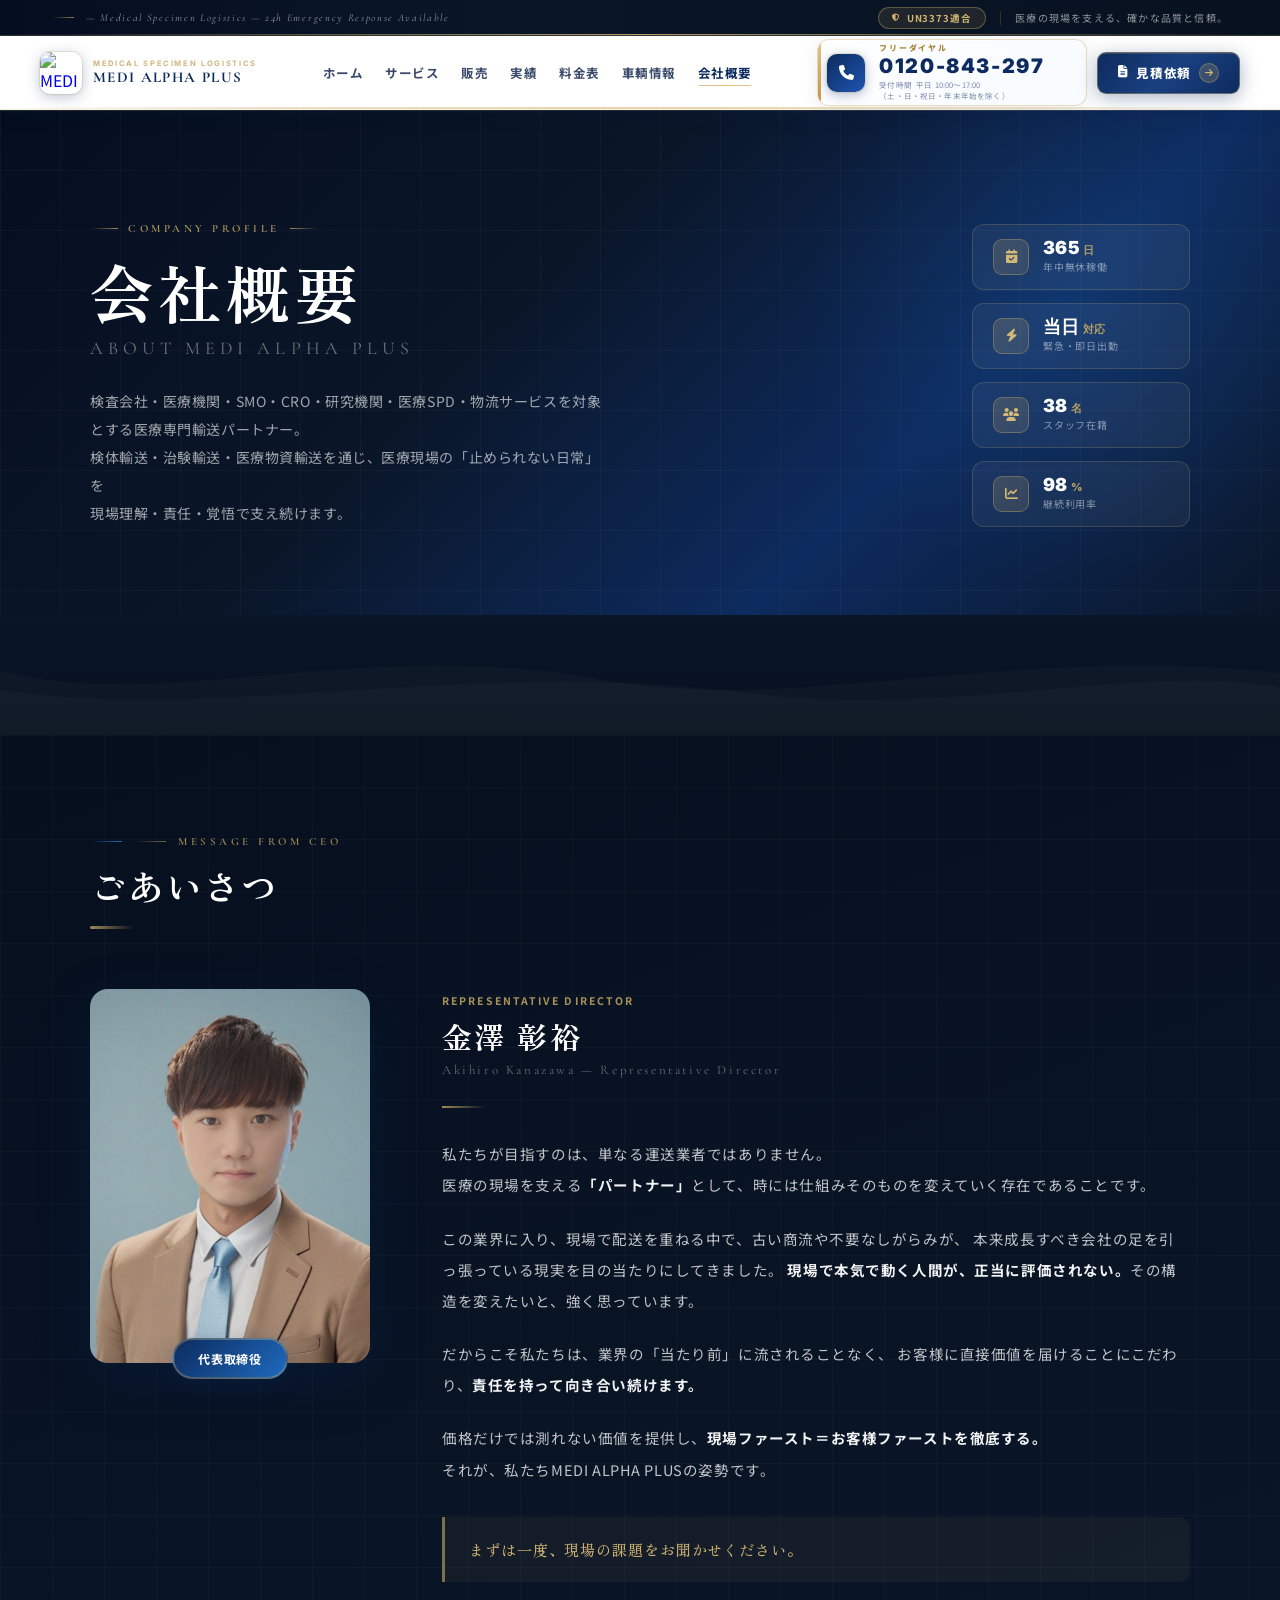
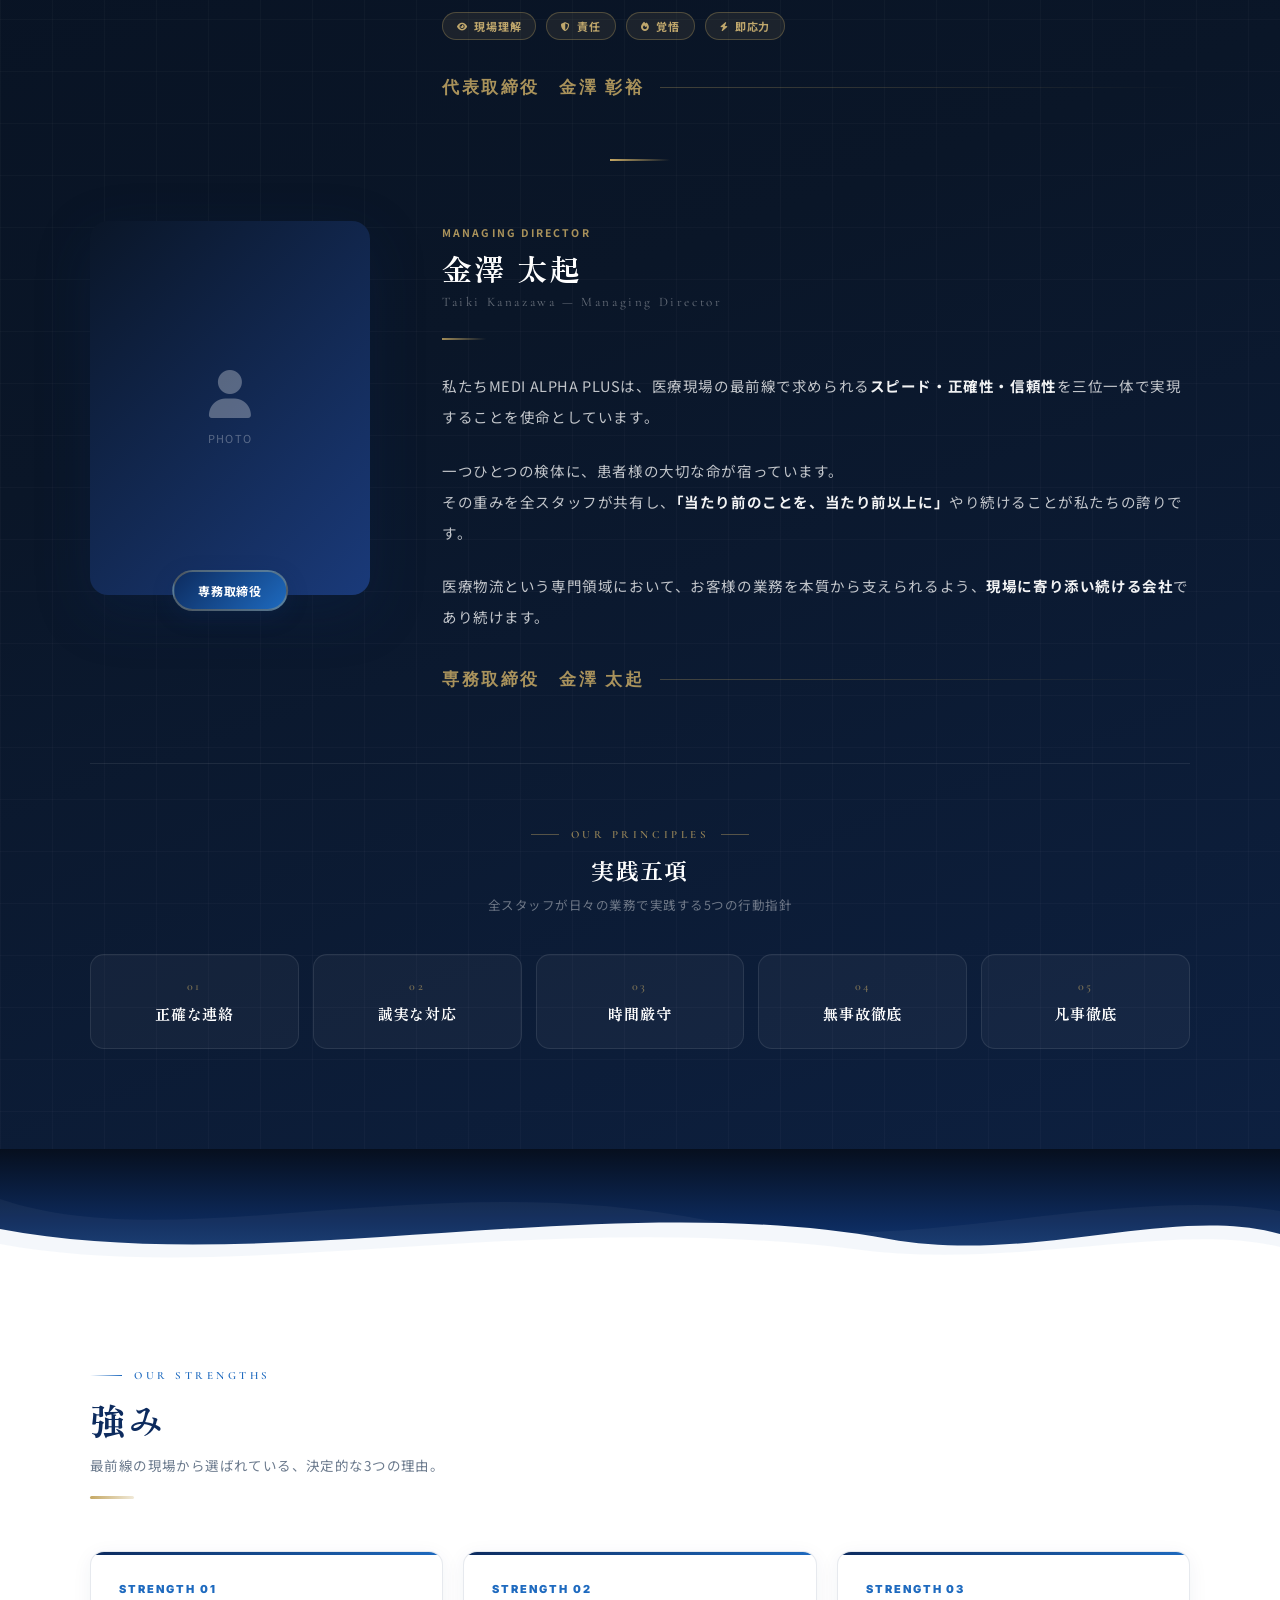
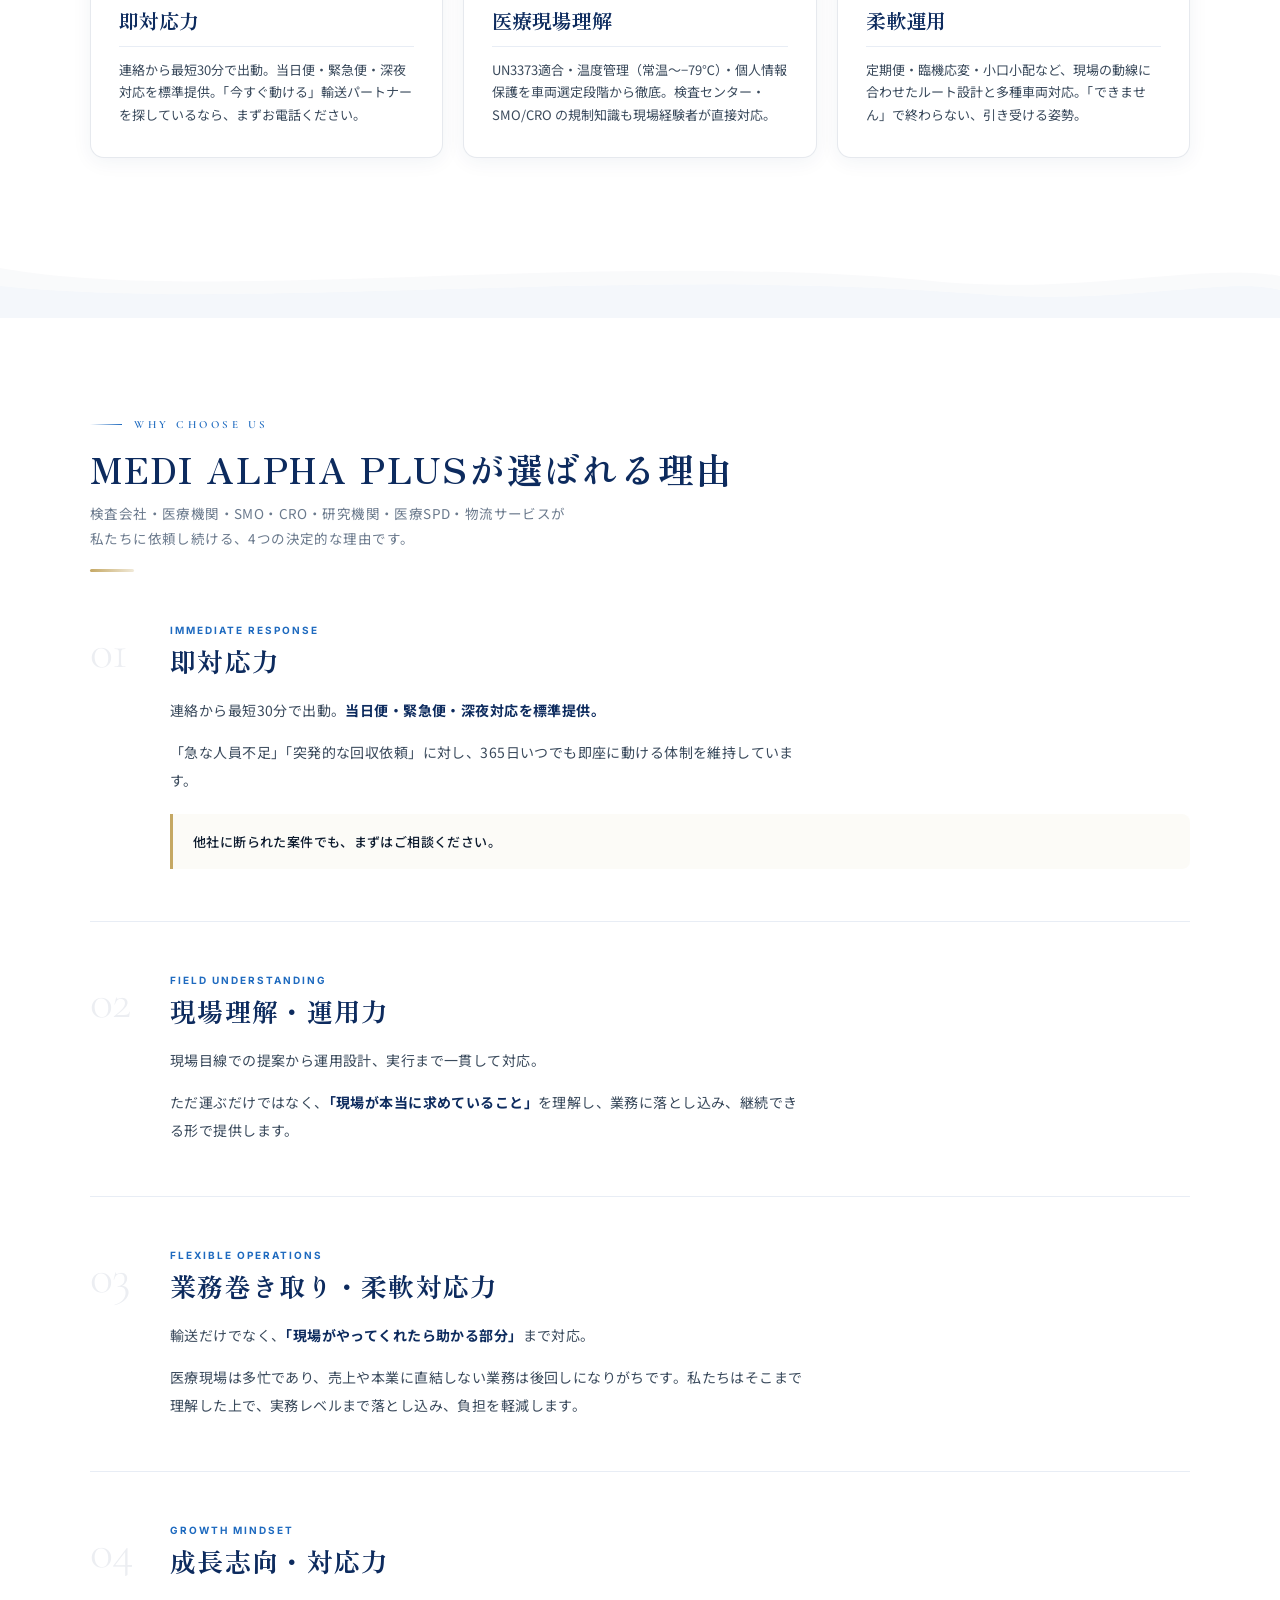
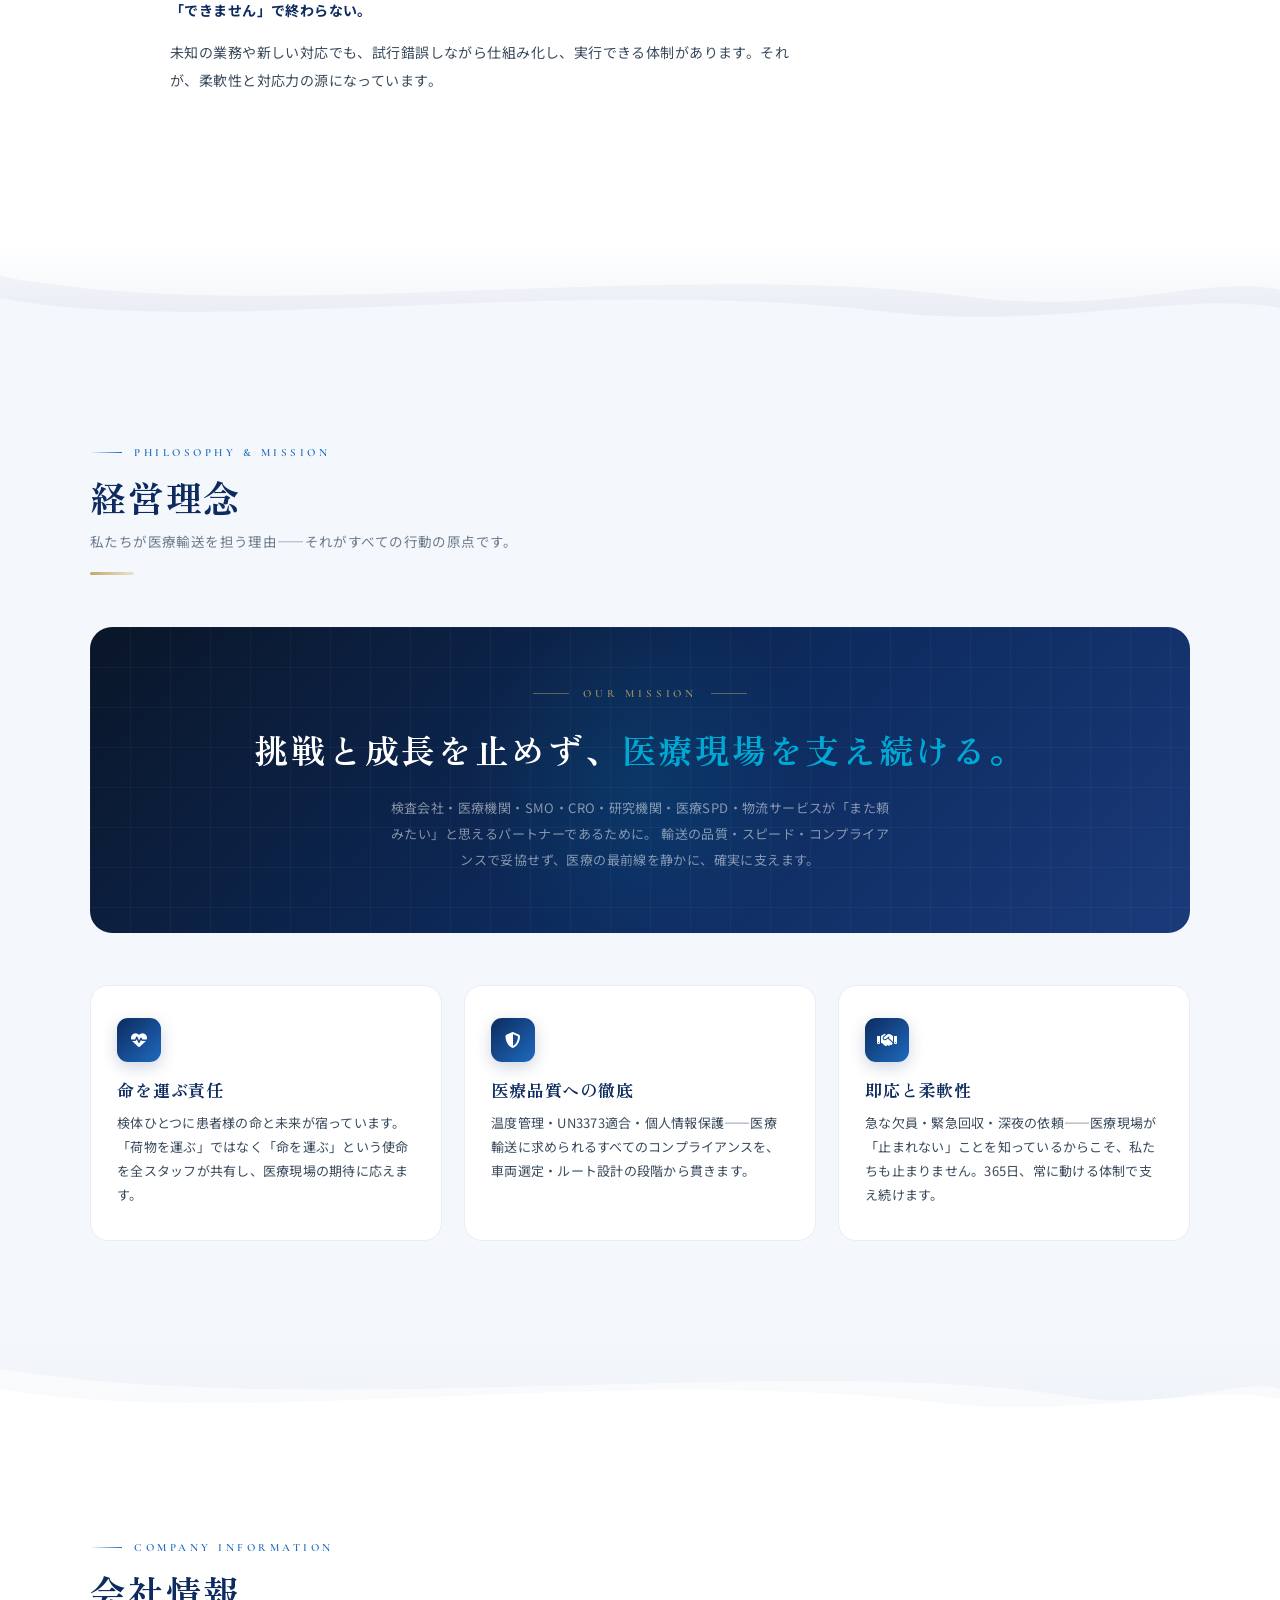
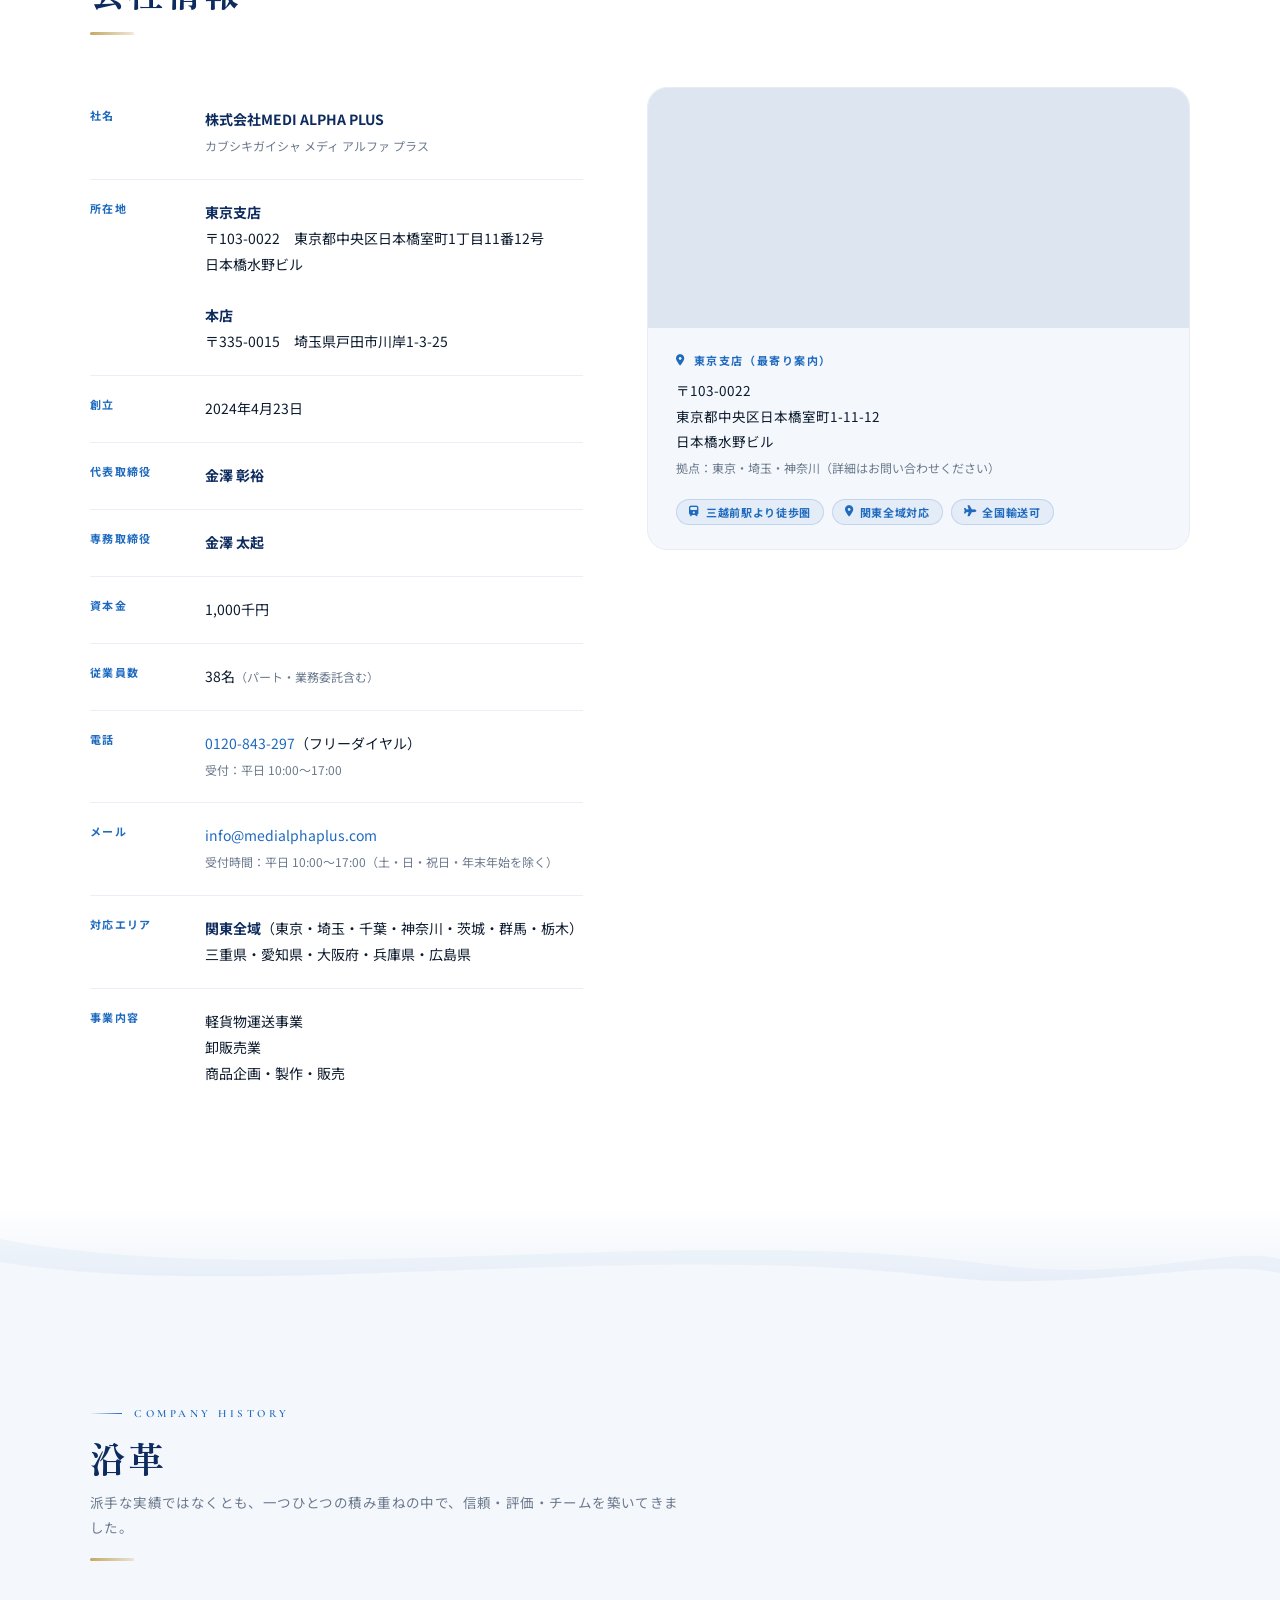
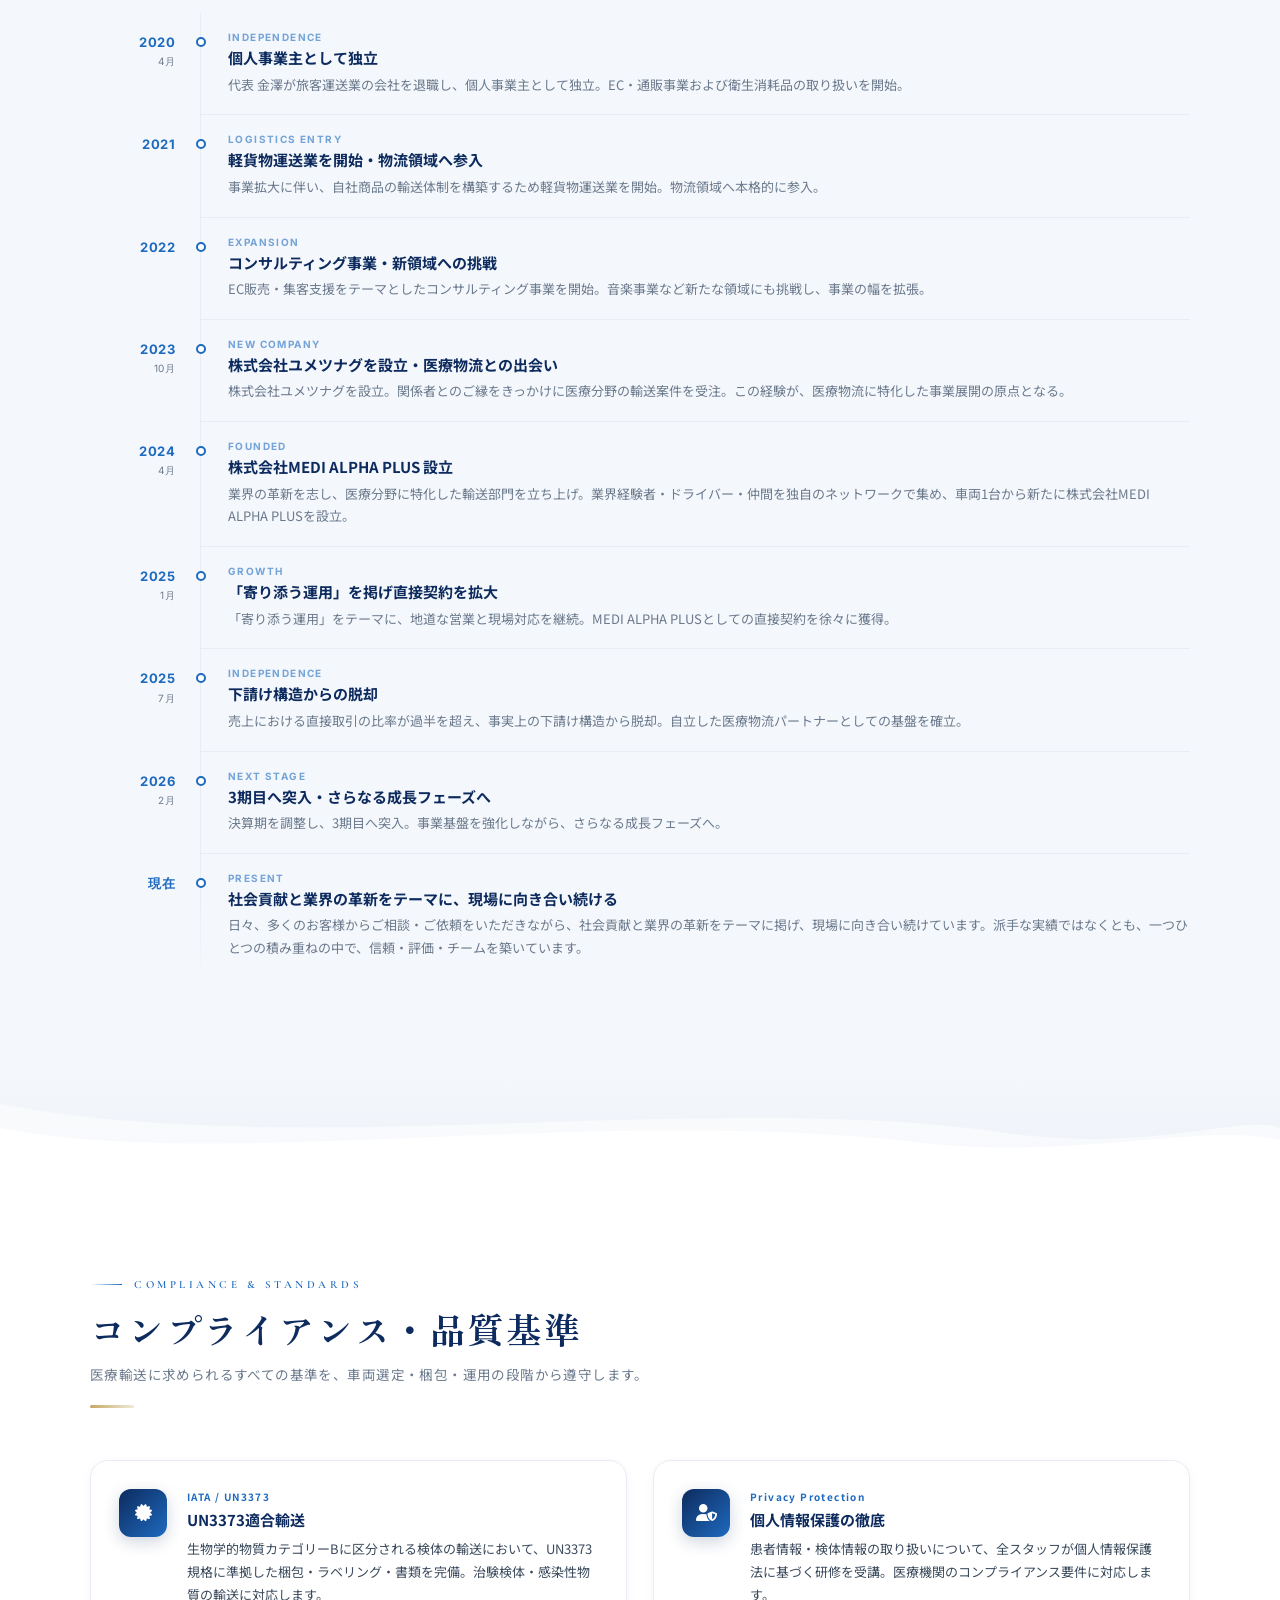
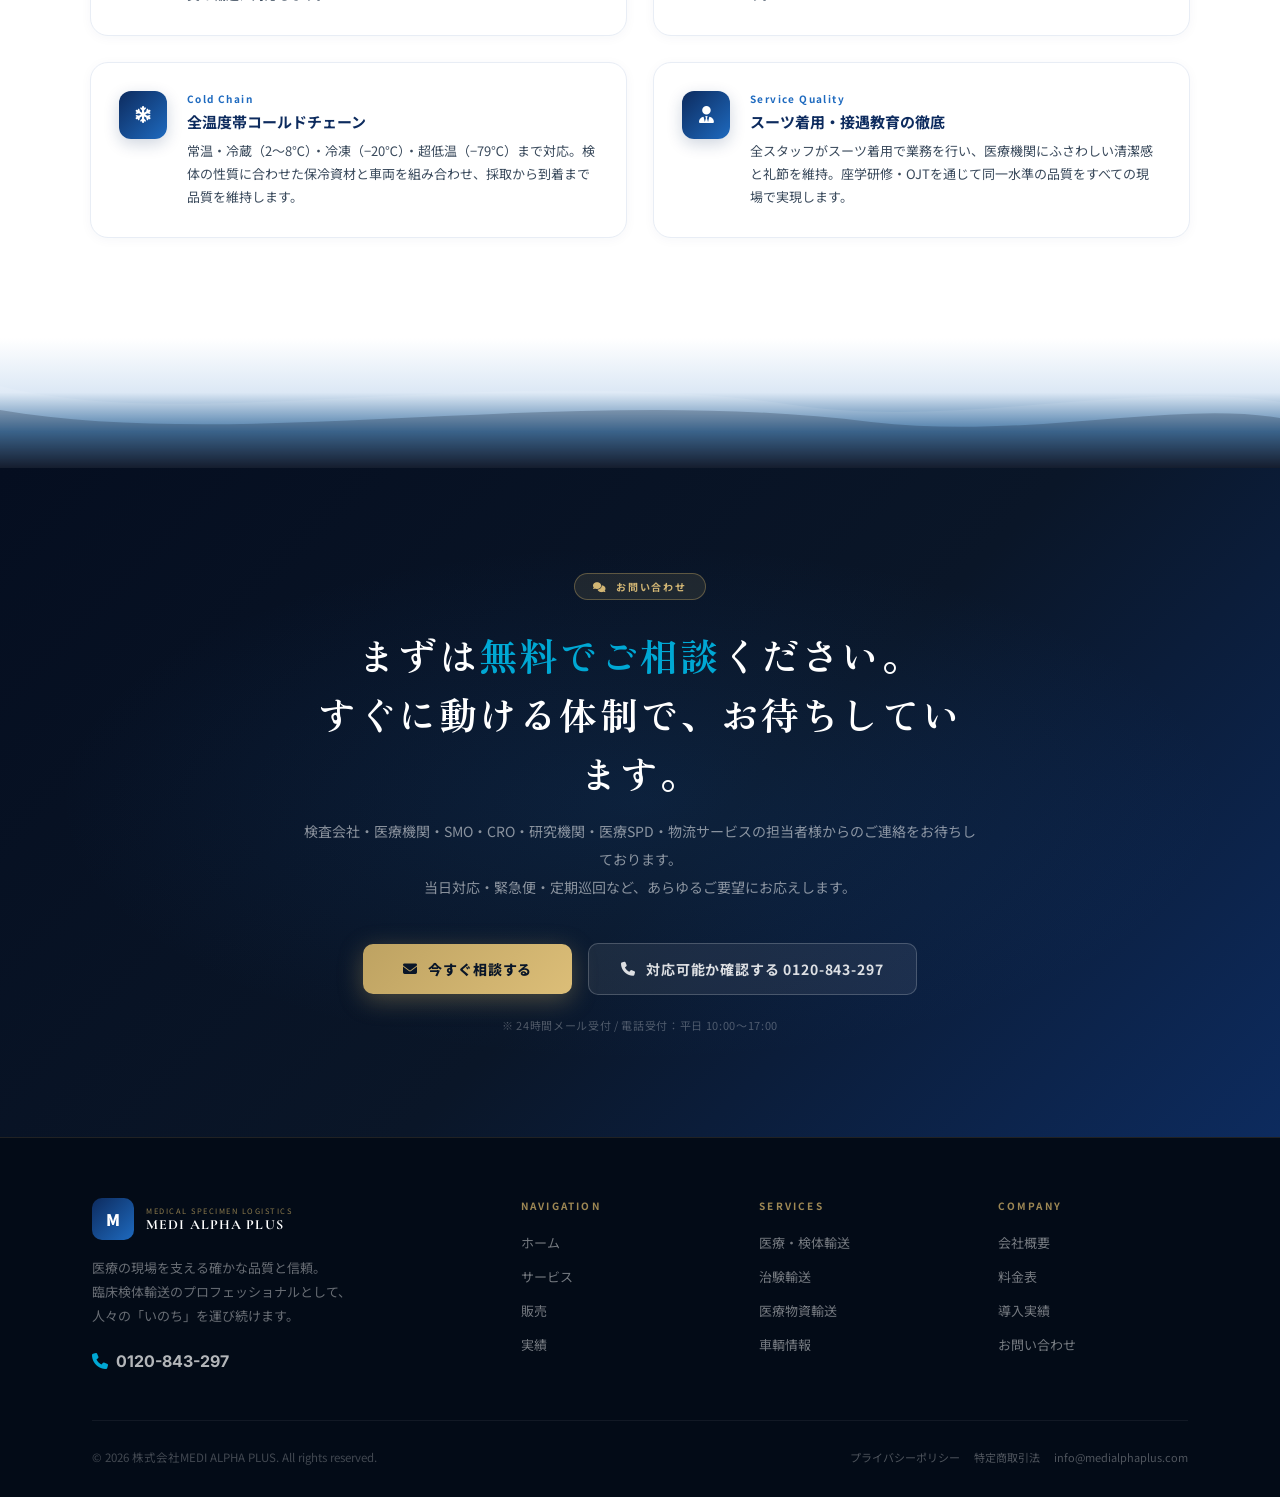
==== commit 96ca15c3: "Add files via upload" ====
--- a/about.html
+++ b/about.html
@@ -1049,7 +1049,7 @@
   <ul class="nav-links" id="navLinks">
     <li><a href="index.html">ホーム</a></li>
     <li><a href="services.html">サービス</a></li>
-    <li><a href="https://medialphaplus.myshopify.com/" target="_blank" rel="noopener">販売</a></li>
+    <li><a href="https://medialphaplus.co.jp/" target="_blank" rel="noopener">販売</a></li>
     <li><a href="achievements.html">実績</a></li>
     <li><a href="pricing.html">料金表</a></li>
     <li><a href="vehicles.html">車輌情報</a></li>
@@ -1066,7 +1066,7 @@
         <span class="nav-phone-hours">受付時間&nbsp; 平日 10:00〜17:00<br>（土・日・祝日・年末年始を除く）</span>
       </div>
     </a>
-    <a href="https://medialphaplus.myshopify.com/pages/%E3%81%8A%E8%A6%8B%E7%A9%8D-1" class="nav-estimate-btn" target="_blank">
+    <a href="https://medialphaplus.co.jp/pages/contact" class="nav-estimate-btn" target="_blank">
       <i class="fa fa-file-alt"></i>
       見積依頼
       <span class="btn-arrow"><i class="fa fa-arrow-right"></i></span>
@@ -1107,7 +1107,7 @@
     <a href="services.html" class="mobile-link" onclick="closeMobileNav()">
       <i class="fa fa-briefcase-medical" style="color:var(--blue);font-size:11px;"></i>サービス
     </a>
-    <a href="https://medialphaplus.myshopify.com/" class="mobile-link" target="_blank" rel="noopener">
+    <a href="https://medialphaplus.co.jp/" class="mobile-link" target="_blank" rel="noopener">
       <i class="fa fa-shopping-cart" style="color:var(--blue);font-size:11px;"></i>販売
     </a>
     <a href="achievements.html" class="mobile-link" onclick="closeMobileNav()">
@@ -1122,7 +1122,7 @@
     <a href="about.html" class="mobile-link" onclick="closeMobileNav()">
       <i class="fa fa-building" style="color:var(--blue);font-size:11px;"></i>会社概要
     </a>
-    <a href="https://medialphaplus.myshopify.com/pages/%E3%81%8A%E8%A6%8B%E7%A9%8D-1" class="mobile-estimate" target="_blank" onclick="closeMobileNav()">
+    <a href="https://medialphaplus.co.jp/pages/contact" class="mobile-estimate" target="_blank" onclick="closeMobileNav()">
       <i class="fa fa-file-alt"></i>今すぐ相談する
       <i class="fa fa-arrow-right" style="font-size:10px;margin-left:4px;"></i>
     </a>
@@ -1598,7 +1598,7 @@
               日本橋水野ビル<br>
               <br>
               <strong>本店</strong><br>
-              〒335-0034　埼玉県戸田市川岸1-3-25
+              〒335-0015　埼玉県戸田市川岸1-3-25
             </td>
           </tr>
           <tr>
@@ -1894,7 +1894,7 @@
       当日対応・緊急便・定期巡回など、あらゆるご要望にお応えします。
     </p>
     <div class="cta-btns fade-up">
-      <a href="https://medialphaplus.myshopify.com/pages/%E3%81%8A%E8%A6%8B%E7%A9%8D-1" class="cta-btn-primary">
+      <a href="mailto:info@medialphaplus.com" class="cta-btn-primary">
         <i class="fa fa-envelope"></i>今すぐ相談する
       </a>
       <a href="tel:0120843297" class="cta-btn-secondary">
@@ -1925,7 +1925,7 @@
         <ul>
           <li><a href="index.html">ホーム</a></li>
           <li><a href="services.html">サービス</a></li>
-          <li><a href="https://medialphaplus.myshopify.com/" target="_blank" rel="noopener">販売</a></li>
+          <li><a href="https://medialphaplus.co.jp/" target="_blank" rel="noopener">販売</a></li>
           <li><a href="achievements.html">実績</a></li>
         </ul>
       </div>
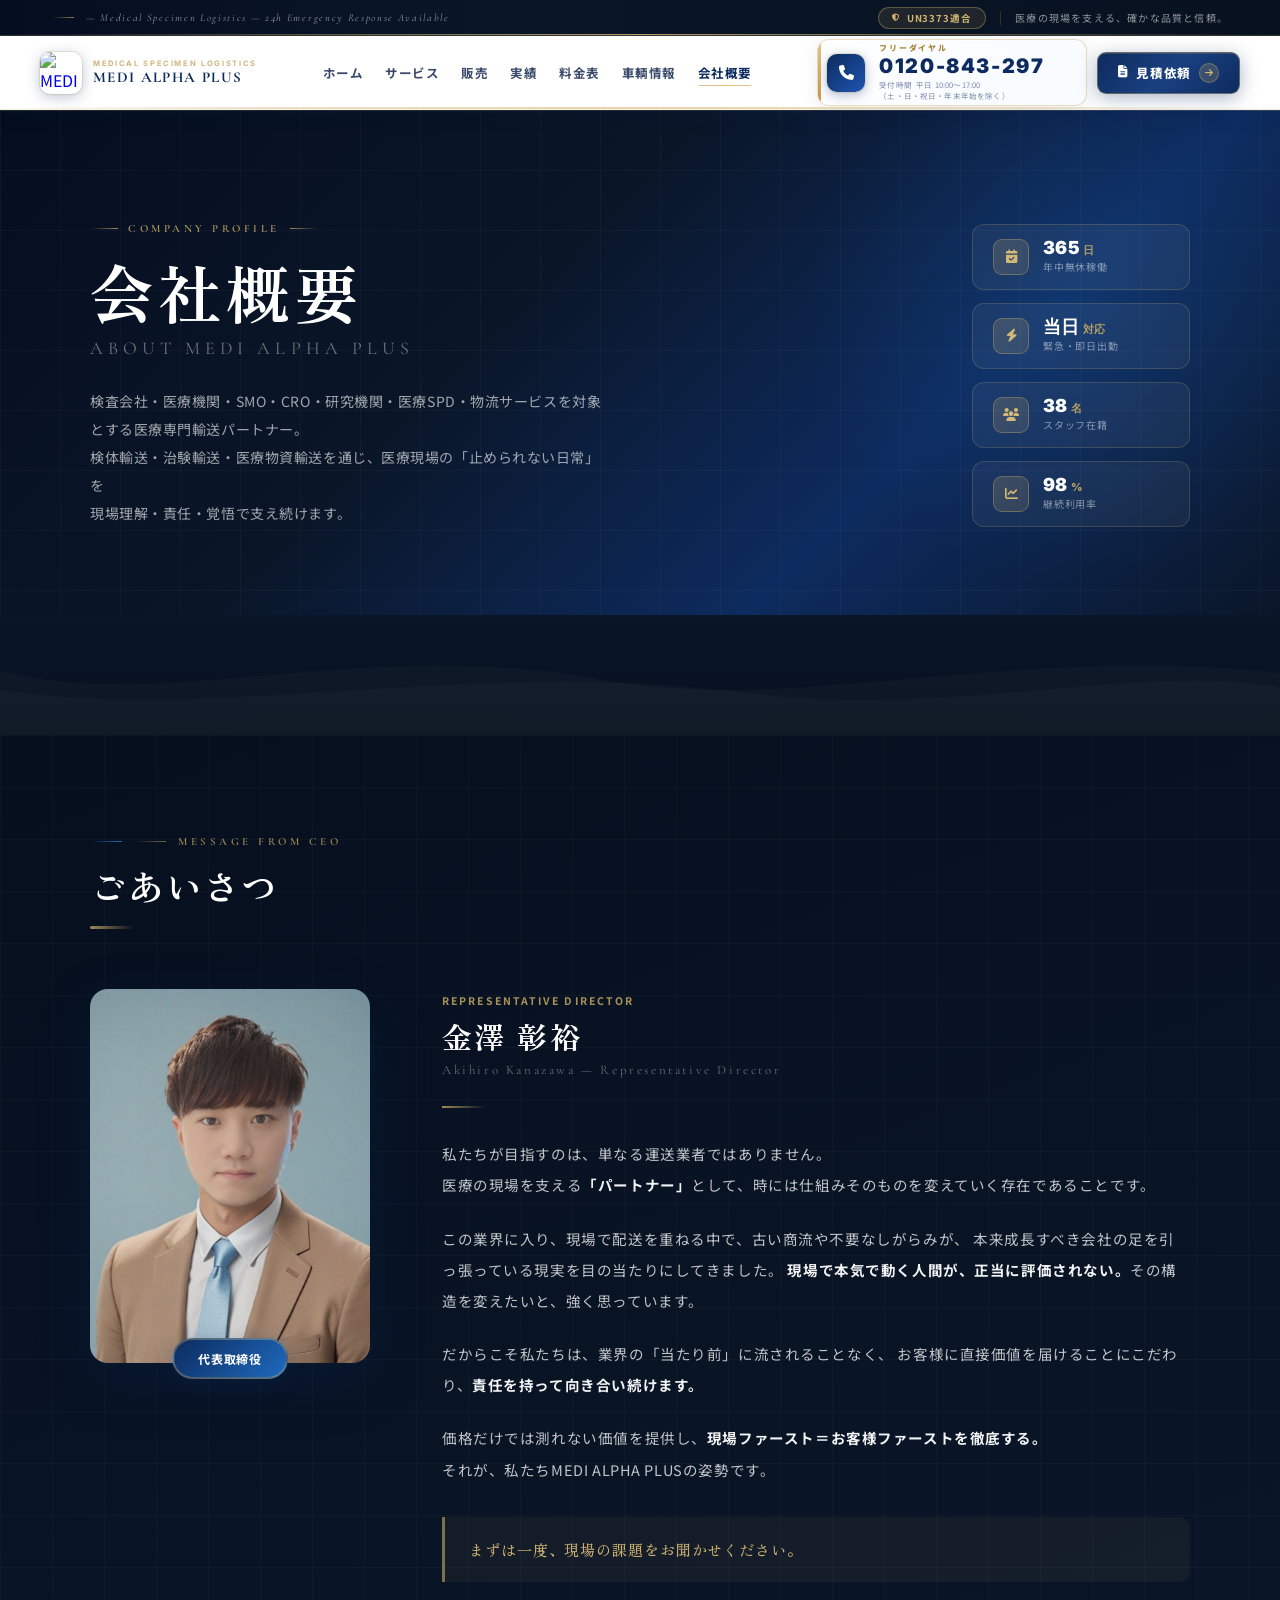
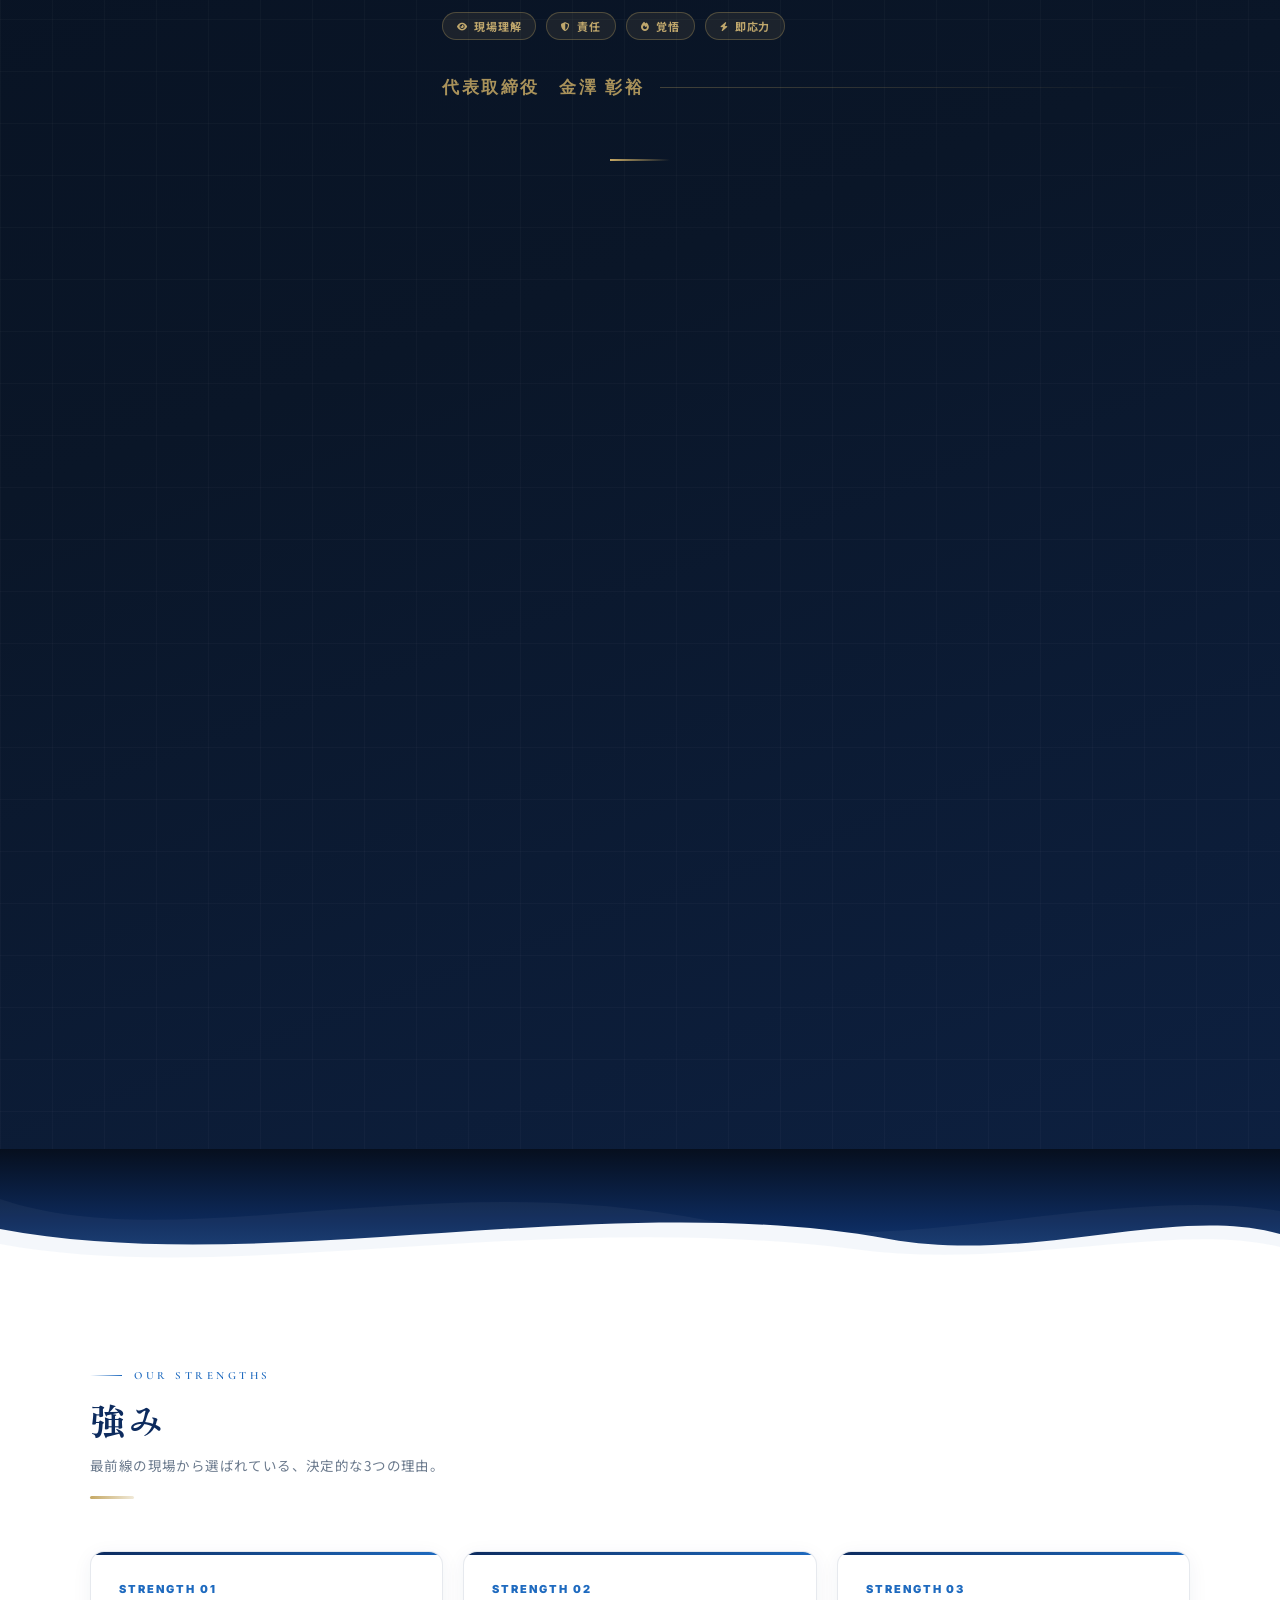
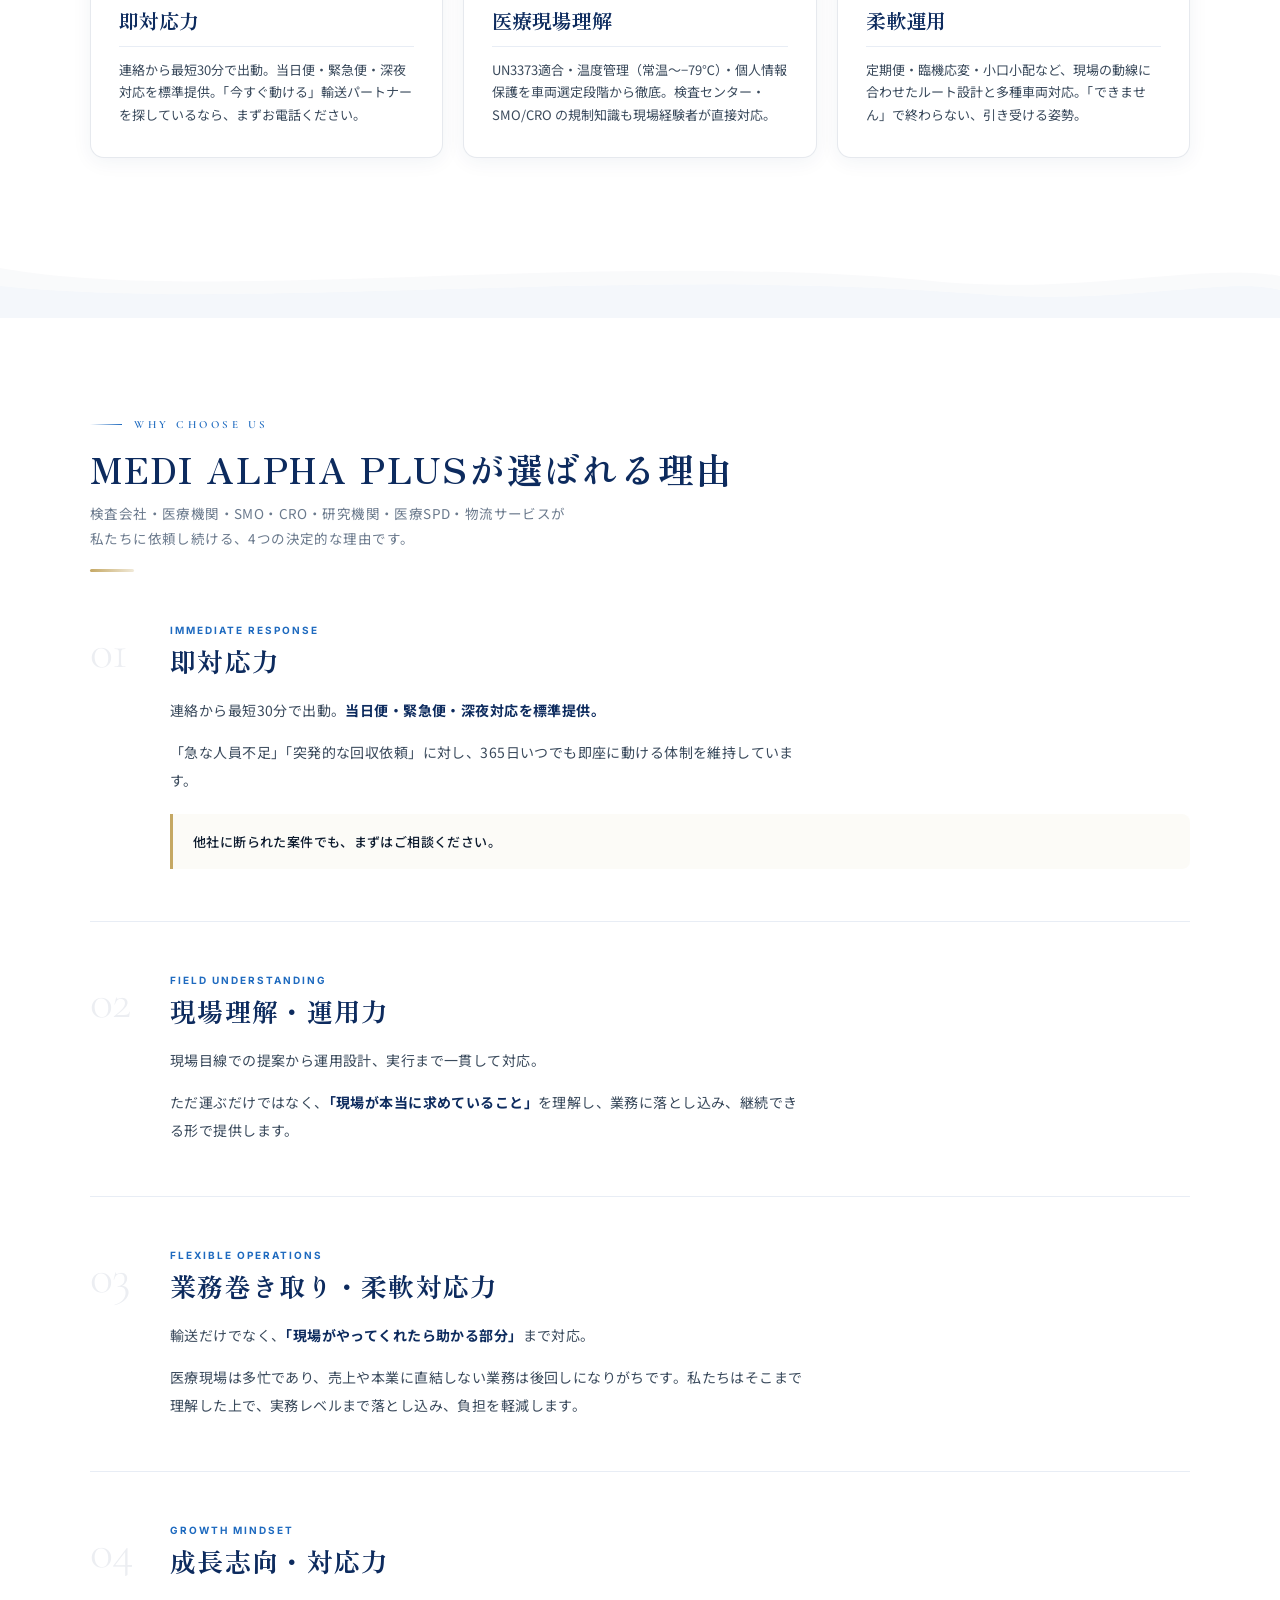
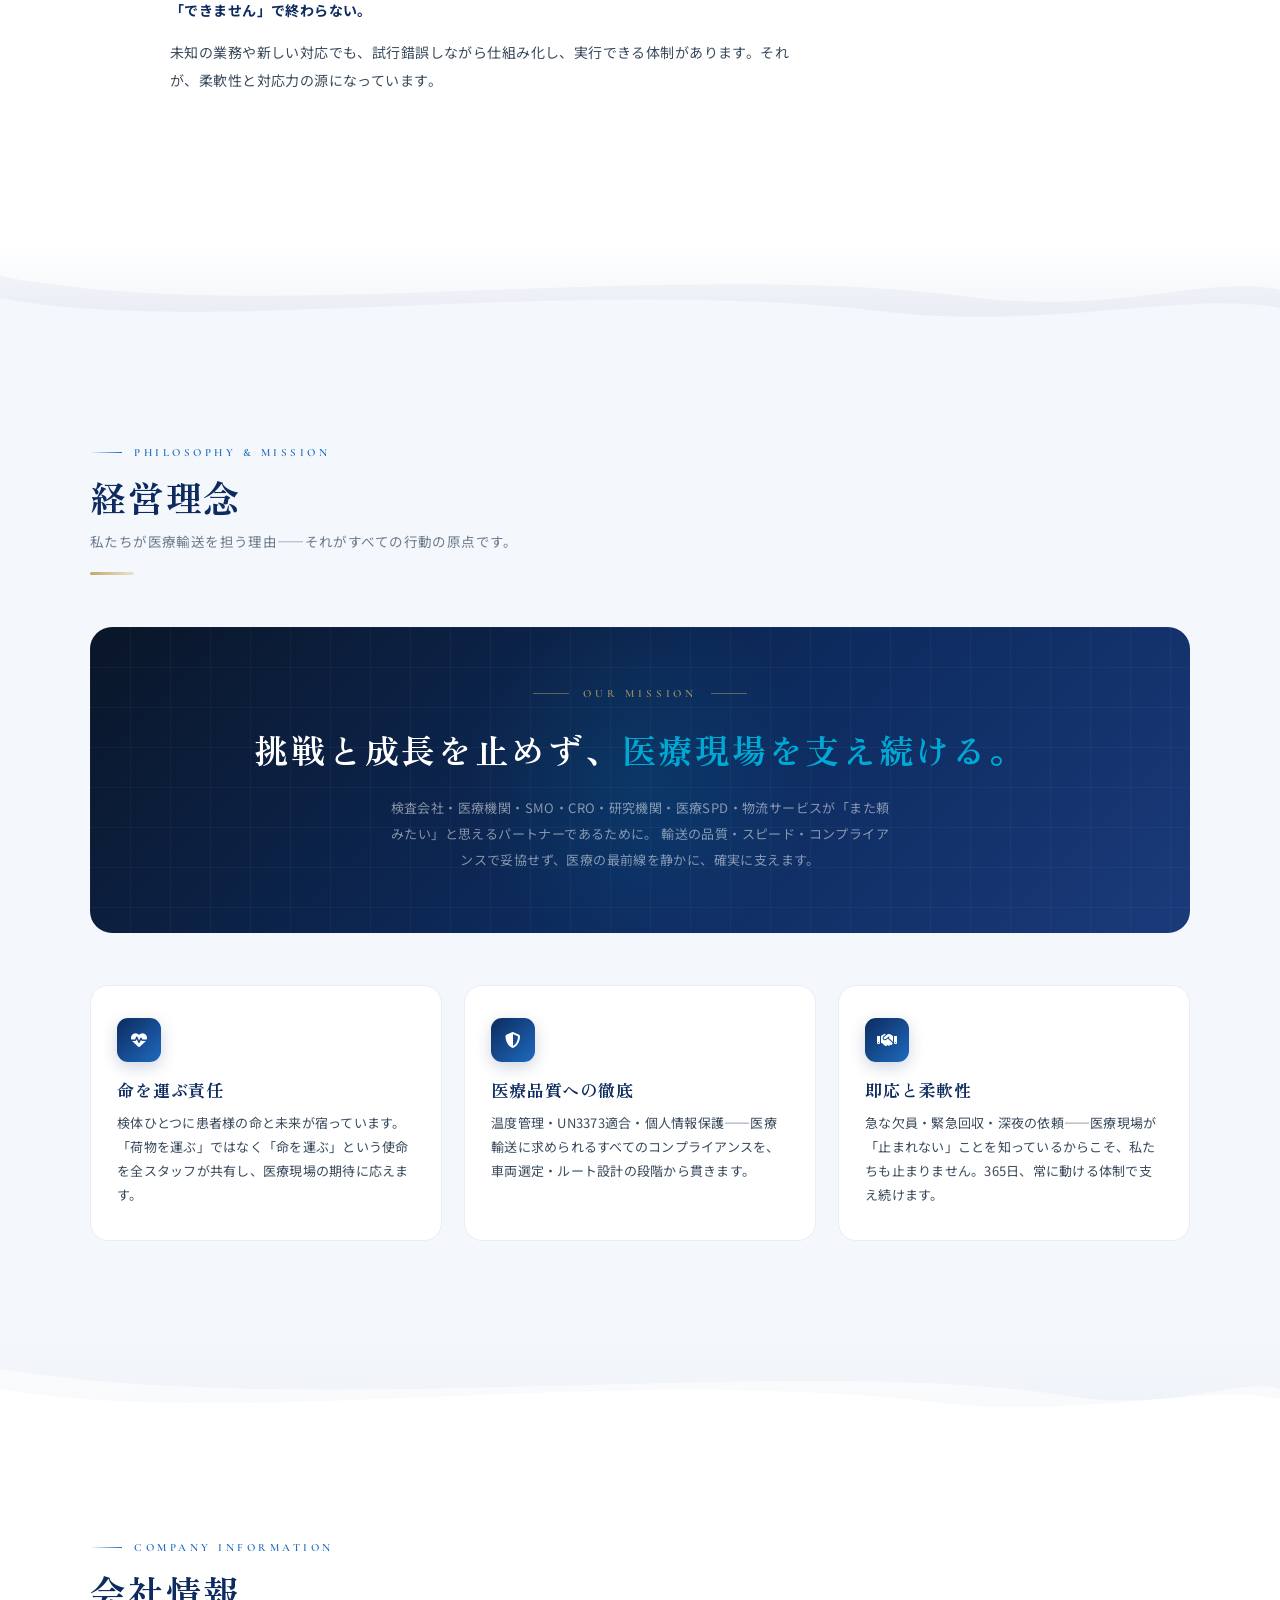
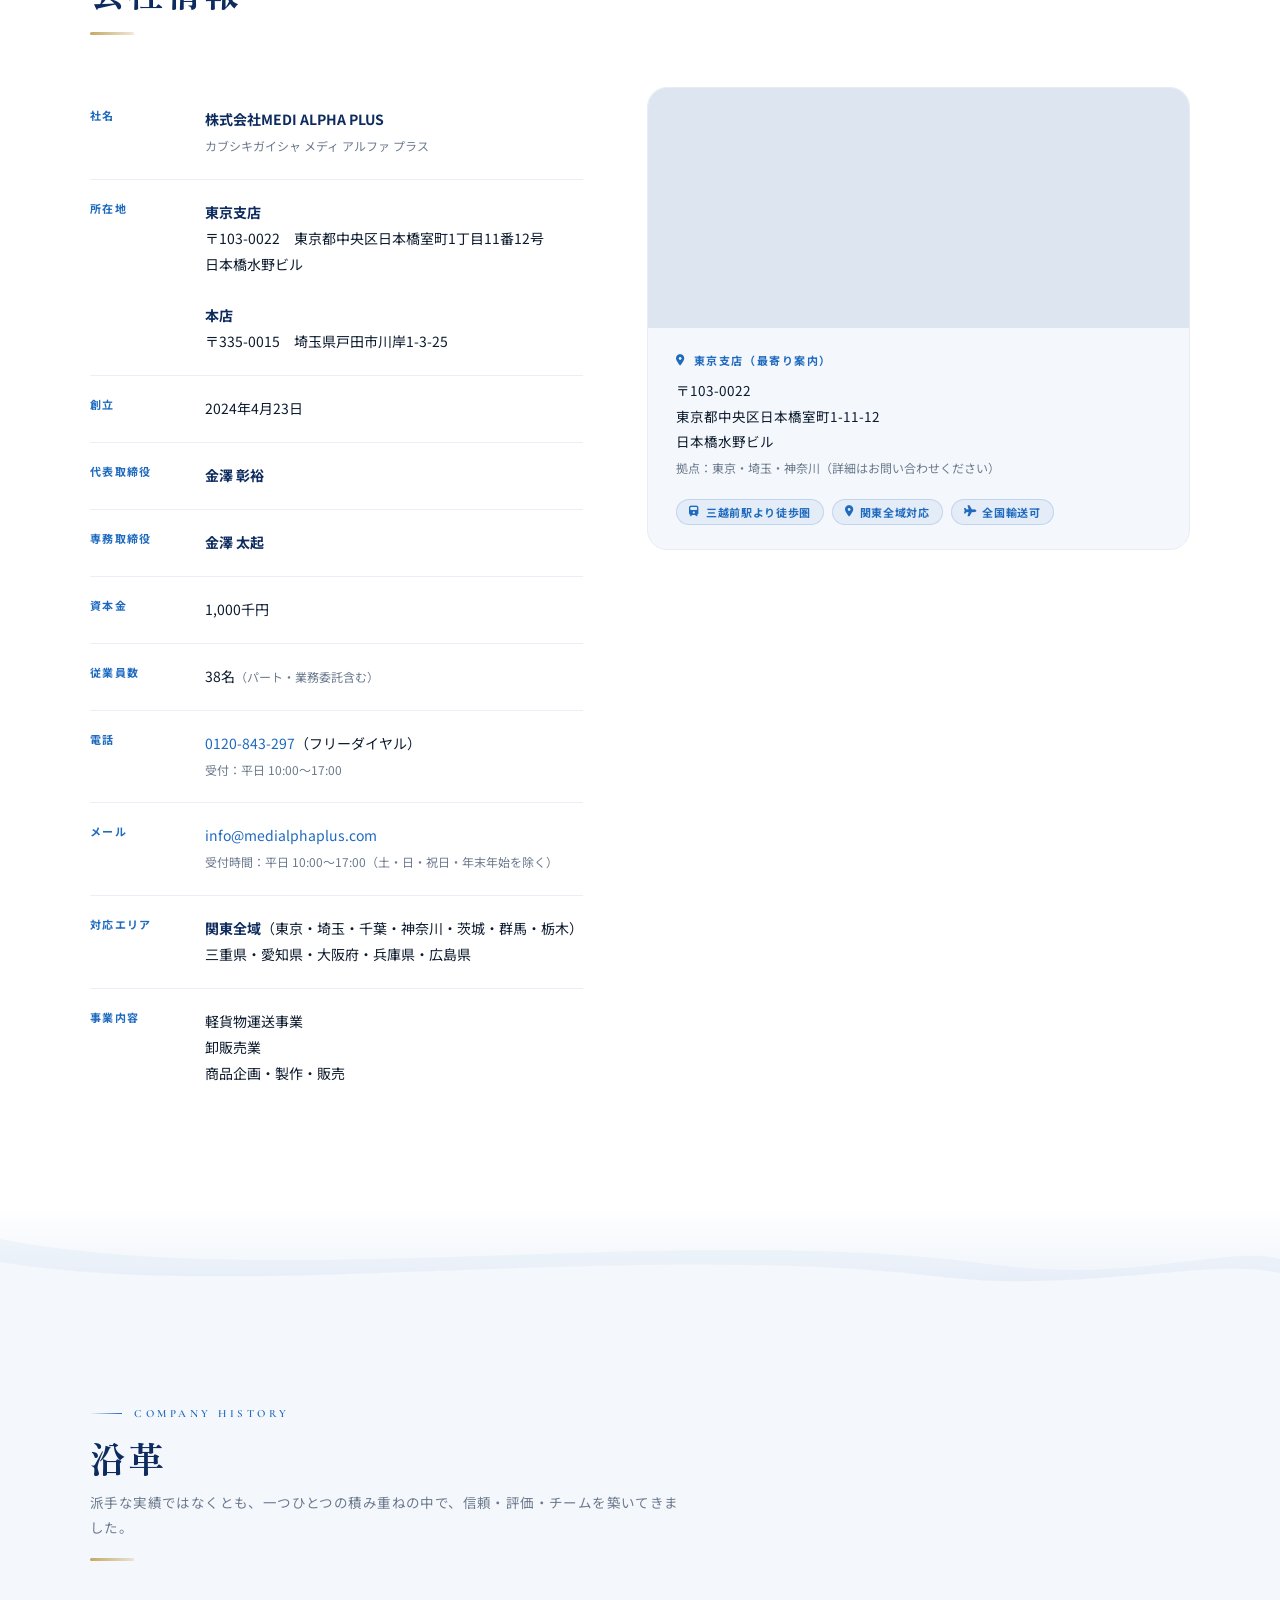
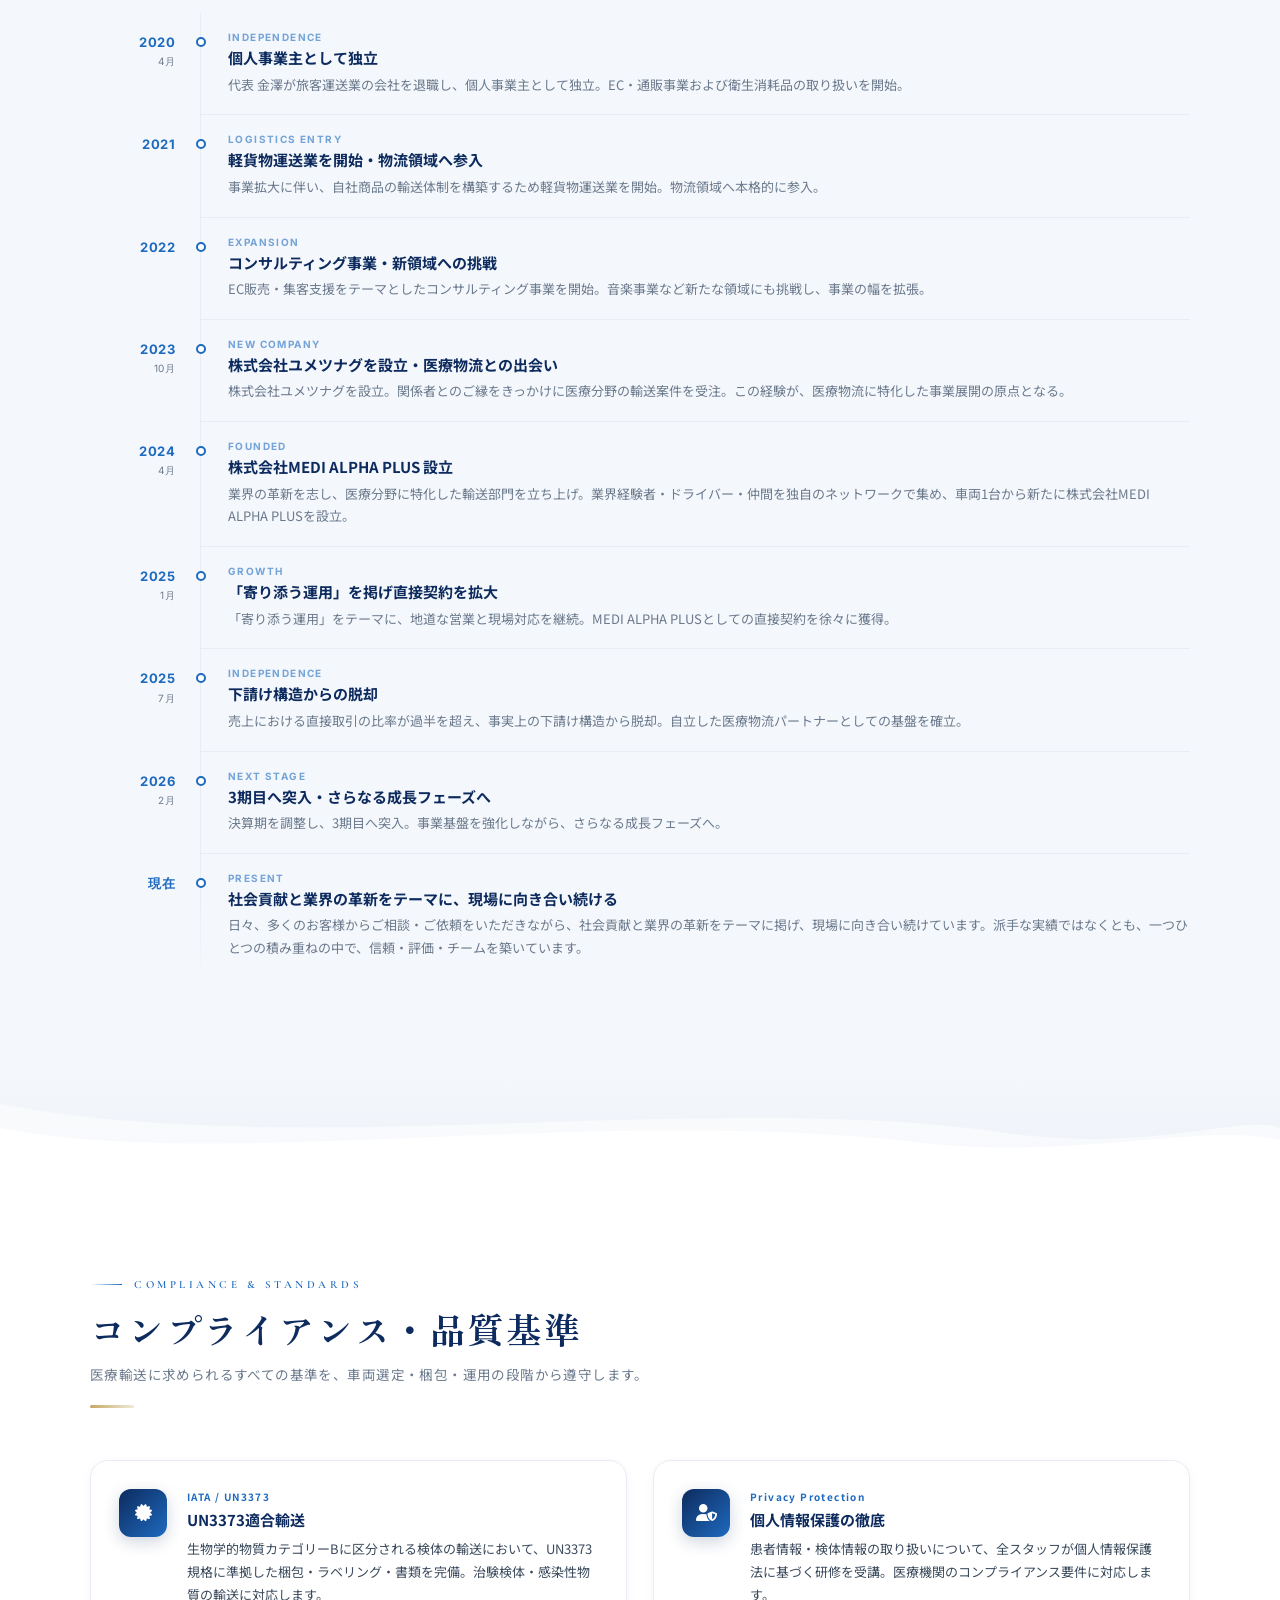
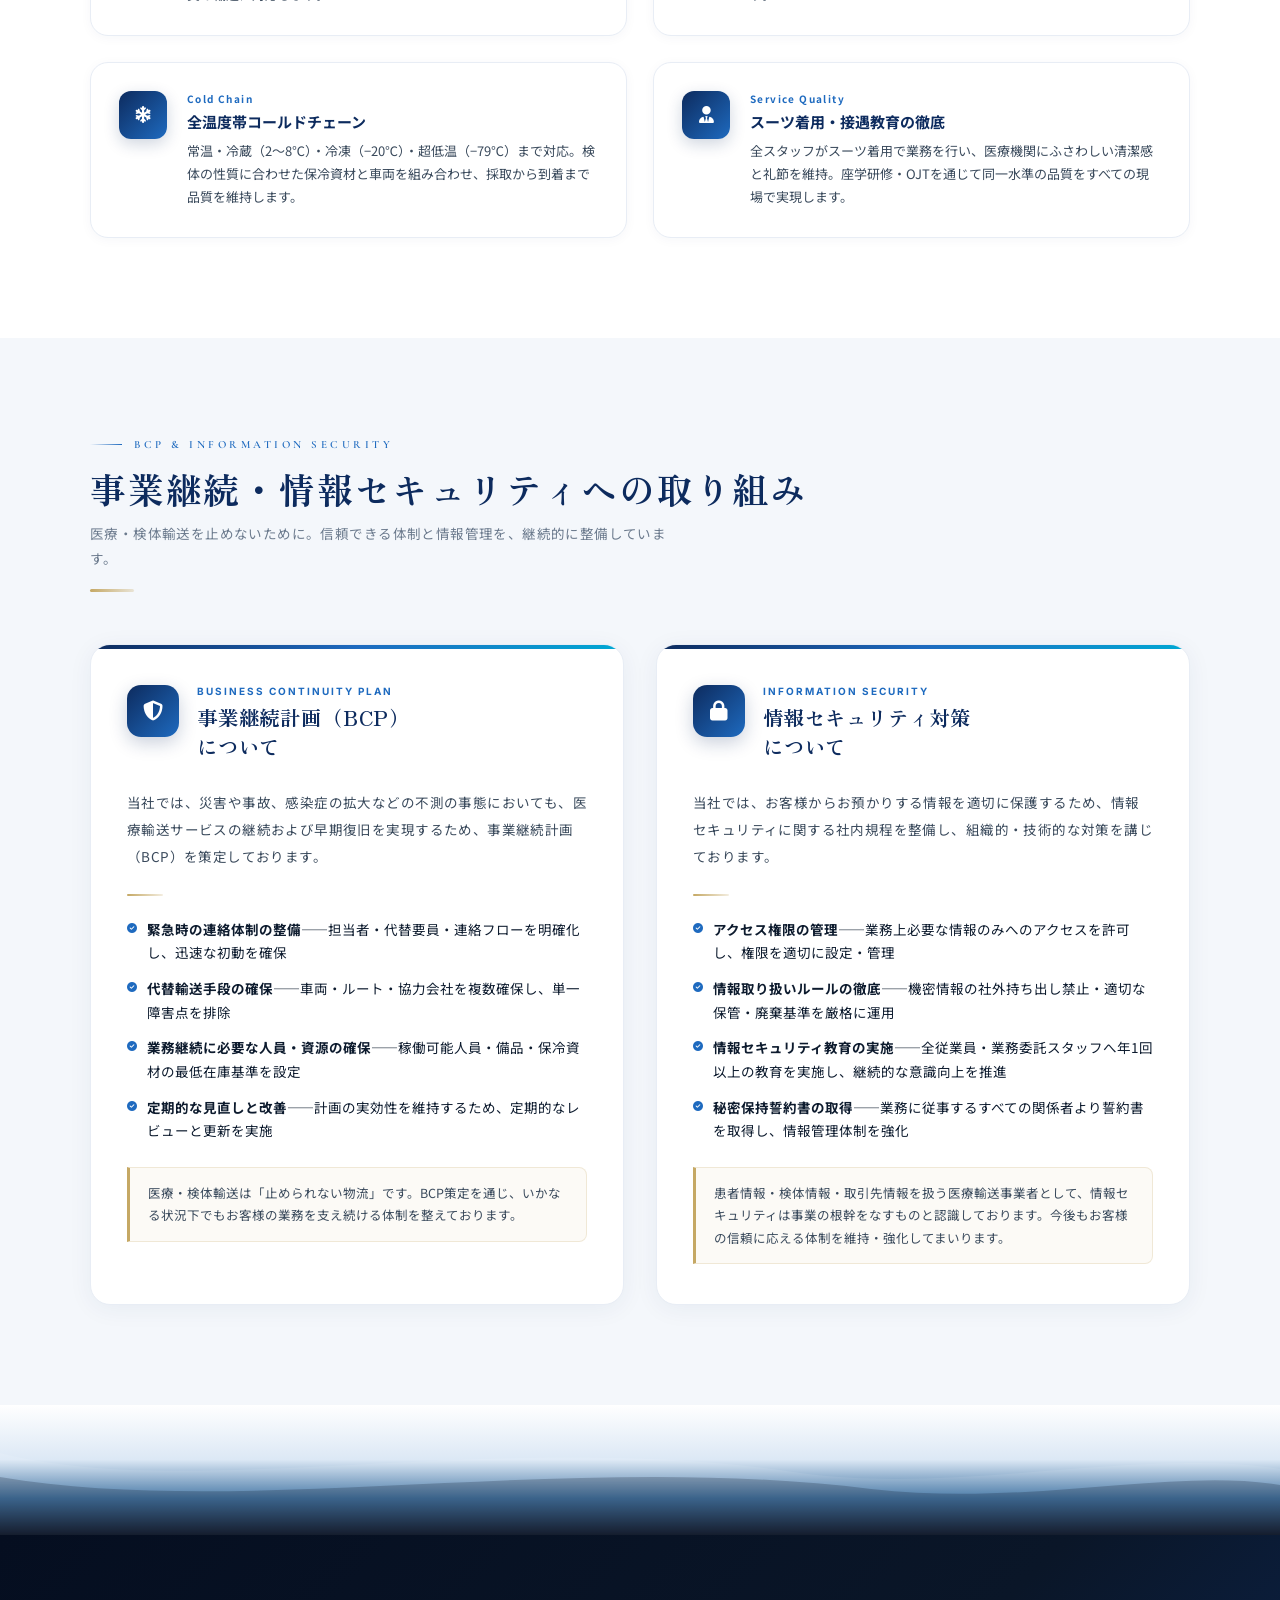
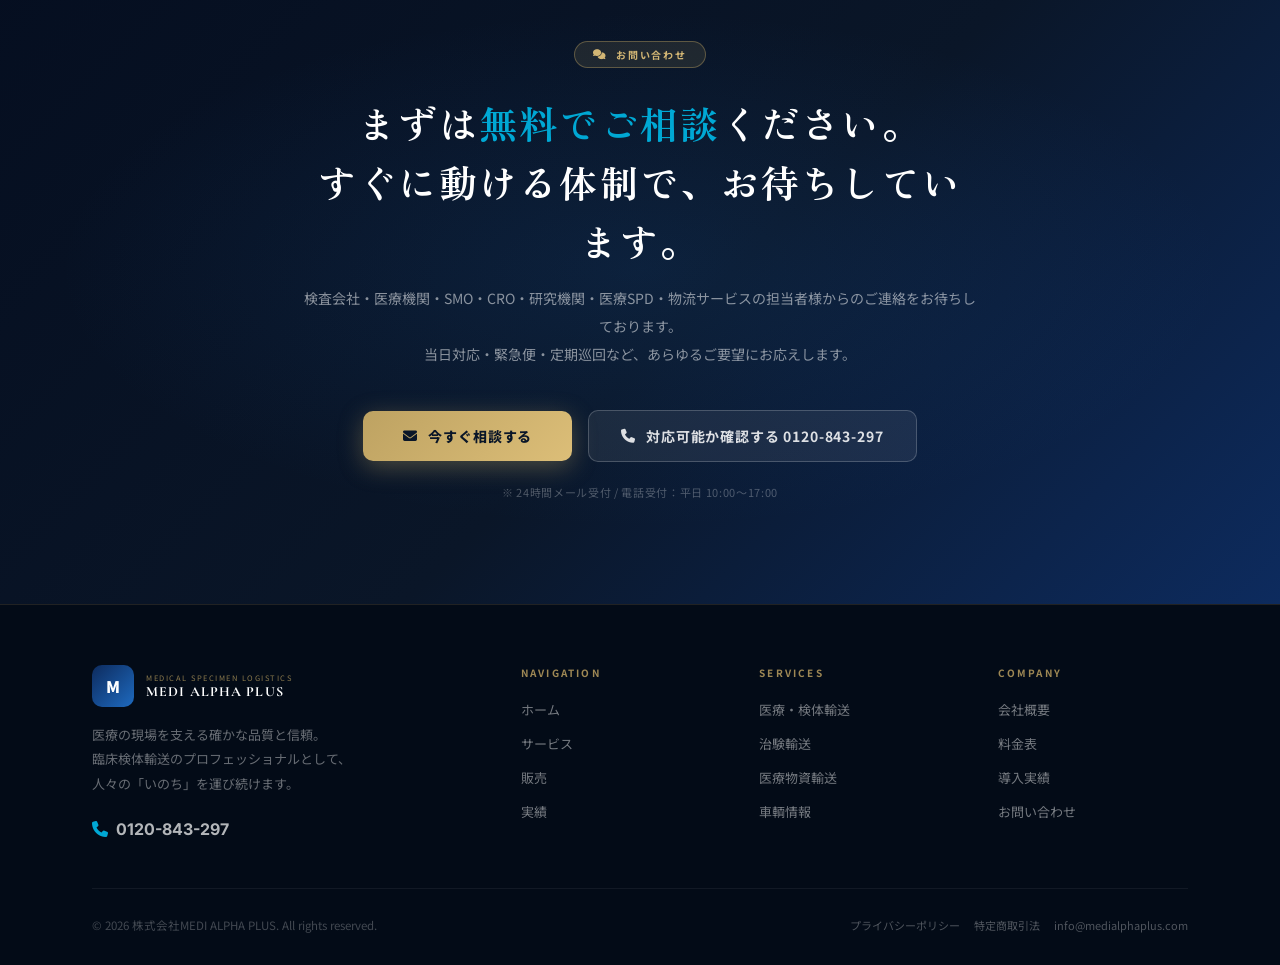
==== commit 2b2c6515: "Add files via upload" ====
--- a/about.html
+++ b/about.html
@@ -825,6 +825,137 @@
     .compliance-label { font-size: 10px; font-weight: 700; letter-spacing: 0.14em; color: var(--blue); margin-bottom: 5px; }
     .compliance-title { font-size: 15px; font-weight: 700; color: var(--navy); margin-bottom: 7px; }
     .compliance-body { font-size: 13px; color: var(--text-mid); line-height: 1.8; }
+
+    /* ═══════════════════════════════
+       BCP・情報セキュリティ
+    ═══════════════════════════════ */
+    #bcp-security {
+      background: var(--off-white);
+      padding: 100px 52px;
+    }
+    .bcp-inner {
+      max-width: 1100px;
+      margin: 0 auto;
+    }
+    /* 2カラムグリッド */
+    .bcp-grid {
+      display: grid;
+      grid-template-columns: 1fr 1fr;
+      gap: 32px;
+      margin-top: 0;
+    }
+    /* カード本体 */
+    .bcp-card {
+      background: #fff;
+      border: 1px solid var(--gray-light);
+      border-radius: 20px;
+      padding: 40px 36px;
+      box-shadow: 0 4px 24px rgba(13,43,94,0.06);
+      transition: box-shadow 0.28s, transform 0.28s;
+      position: relative;
+      overflow: hidden;
+    }
+    .bcp-card::before {
+      content: '';
+      position: absolute;
+      top: 0; left: 0; right: 0;
+      height: 4px;
+      background: linear-gradient(90deg, var(--navy), var(--blue), var(--cyan));
+      border-radius: 20px 20px 0 0;
+    }
+    .bcp-card:hover {
+      box-shadow: 0 12px 40px rgba(13,43,94,0.11);
+      transform: translateY(-4px);
+    }
+    /* カードヘッダー */
+    .bcp-card-head {
+      display: flex;
+      align-items: flex-start;
+      gap: 18px;
+      margin-bottom: 28px;
+    }
+    .bcp-icon {
+      width: 52px; height: 52px;
+      background: linear-gradient(135deg, var(--navy), var(--blue));
+      border-radius: 14px;
+      display: flex; align-items: center; justify-content: center;
+      flex-shrink: 0;
+      box-shadow: 0 6px 18px rgba(13,43,94,0.22);
+    }
+    .bcp-icon i { font-size: 20px; color: #fff; }
+    .bcp-card-eyebrow {
+      font-size: 10px; font-weight: 700; letter-spacing: 0.2em;
+      text-transform: uppercase; color: var(--blue);
+      font-family: 'Inter', sans-serif;
+      margin-bottom: 6px;
+    }
+    .bcp-card-title {
+      font-family: 'Zen Old Mincho', serif;
+      font-size: clamp(17px, 1.6vw, 21px);
+      font-weight: 700; color: var(--navy);
+      letter-spacing: 0.04em; line-height: 1.4;
+      margin: 0;
+    }
+    /* 本文 */
+    .bcp-lead {
+      font-size: 13.5px; color: var(--text-mid);
+      line-height: 2; letter-spacing: 0.03em;
+      margin-bottom: 24px;
+    }
+    /* 区切り */
+    .bcp-divider {
+      width: 36px; height: 2px;
+      background: linear-gradient(90deg, var(--gold), rgba(197,168,100,0.2));
+      border-radius: 2px;
+      margin-bottom: 22px;
+    }
+    /* 箇条書きリスト */
+    .bcp-list {
+      list-style: none;
+      margin: 0 0 24px;
+      padding: 0;
+      display: flex;
+      flex-direction: column;
+      gap: 12px;
+    }
+    .bcp-list li {
+      display: flex;
+      align-items: flex-start;
+      gap: 10px;
+      font-size: 13.5px;
+      color: var(--text-dark);
+      line-height: 1.75;
+    }
+    .bcp-list li i {
+      font-size: 10px;
+      color: var(--blue);
+      flex-shrink: 0;
+      margin-top: 5px;
+    }
+    /* 補足ノートボックス */
+    .bcp-note {
+      background: rgba(197,168,100,0.06);
+      border: 1px solid rgba(197,168,100,0.22);
+      border-left: 3px solid var(--gold);
+      border-radius: 0 8px 8px 0;
+      padding: 14px 18px;
+    }
+    .bcp-note p {
+      font-size: 12.5px;
+      color: var(--text-mid);
+      line-height: 1.8;
+      margin: 0;
+    }
+    .bcp-note p + p { margin-top: 6px; }
+    /* レスポンシブ */
+    @media (max-width: 900px) {
+      .bcp-grid { grid-template-columns: 1fr; }
+    }
+    @media (max-width: 767px) {
+      #bcp-security { padding: 64px 24px; }
+      .bcp-card { padding: 32px 24px; }
+      .bcp-card-title { font-size: 16px; }
+    }
 
     /* ═══════════════════════════════
        CTA
@@ -1862,6 +1993,105 @@
   </div>
 </section>
 
+<!-- ══════════════════════════════
+     BCP・情報セキュリティ
+══════════════════════════════ -->
+<section id="bcp-security">
+  <div class="bcp-inner">
+
+    <!-- セクションヘッダー -->
+    <div class="fade-up" style="margin-bottom:52px;">
+      <div class="sec-eyebrow">BCP &amp; Information Security</div>
+      <h2 class="sec-title">事業継続・情報セキュリティへの取り組み</h2>
+      <p class="sec-sub">医療・検体輸送を止めないために。信頼できる体制と情報管理を、継続的に整備しています。</p>
+      <div class="sec-divider"></div>
+    </div>
+
+    <div class="bcp-grid">
+
+      <!-- ① BCP -->
+      <div class="bcp-card fade-up">
+        <div class="bcp-card-head">
+          <div class="bcp-icon"><i class="fa fa-shield-alt"></i></div>
+          <div>
+            <div class="bcp-card-eyebrow">Business Continuity Plan</div>
+            <h3 class="bcp-card-title">事業継続計画（BCP）<br>について</h3>
+          </div>
+        </div>
+
+        <p class="bcp-lead">
+          当社では、災害や事故、感染症の拡大などの不測の事態においても、医療輸送サービスの継続および早期復旧を実現するため、事業継続計画（BCP）を策定しております。
+        </p>
+        <div class="bcp-divider"></div>
+
+        <ul class="bcp-list">
+          <li>
+            <i class="fa fa-check-circle"></i>
+            <span><strong>緊急時の連絡体制の整備</strong>——担当者・代替要員・連絡フローを明確化し、迅速な初動を確保</span>
+          </li>
+          <li>
+            <i class="fa fa-check-circle"></i>
+            <span><strong>代替輸送手段の確保</strong>——車両・ルート・協力会社を複数確保し、単一障害点を排除</span>
+          </li>
+          <li>
+            <i class="fa fa-check-circle"></i>
+            <span><strong>業務継続に必要な人員・資源の確保</strong>——稼働可能人員・備品・保冷資材の最低在庫基準を設定</span>
+          </li>
+          <li>
+            <i class="fa fa-check-circle"></i>
+            <span><strong>定期的な見直しと改善</strong>——計画の実効性を維持するため、定期的なレビューと更新を実施</span>
+          </li>
+        </ul>
+
+        <div class="bcp-note">
+          <p>医療・検体輸送は「止められない物流」です。BCP策定を通じ、いかなる状況下でもお客様の業務を支え続ける体制を整えております。</p>
+        </div>
+      </div>
+
+      <!-- ② 情報セキュリティ -->
+      <div class="bcp-card fade-up" style="transition-delay:0.1s;">
+        <div class="bcp-card-head">
+          <div class="bcp-icon"><i class="fa fa-lock"></i></div>
+          <div>
+            <div class="bcp-card-eyebrow">Information Security</div>
+            <h3 class="bcp-card-title">情報セキュリティ対策<br>について</h3>
+          </div>
+        </div>
+
+        <p class="bcp-lead">
+          当社では、お客様からお預かりする情報を適切に保護するため、情報セキュリティに関する社内規程を整備し、組織的・技術的な対策を講じております。
+        </p>
+        <div class="bcp-divider"></div>
+
+        <ul class="bcp-list">
+          <li>
+            <i class="fa fa-check-circle"></i>
+            <span><strong>アクセス権限の管理</strong>——業務上必要な情報のみへのアクセスを許可し、権限を適切に設定・管理</span>
+          </li>
+          <li>
+            <i class="fa fa-check-circle"></i>
+            <span><strong>情報取り扱いルールの徹底</strong>——機密情報の社外持ち出し禁止・適切な保管・廃棄基準を厳格に運用</span>
+          </li>
+          <li>
+            <i class="fa fa-check-circle"></i>
+            <span><strong>情報セキュリティ教育の実施</strong>——全従業員・業務委託スタッフへ年1回以上の教育を実施し、継続的な意識向上を推進</span>
+          </li>
+          <li>
+            <i class="fa fa-check-circle"></i>
+            <span><strong>秘密保持誓約書の取得</strong>——業務に従事するすべての関係者より誓約書を取得し、情報管理体制を強化</span>
+          </li>
+        </ul>
+
+        <div class="bcp-note">
+          <p>患者情報・検体情報・取引先情報を扱う医療輸送事業者として、情報セキュリティは事業の根幹をなすものと認識しております。今後もお客様の信頼に応える体制を維持・強化してまいります。</p>
+        </div>
+      </div>
+
+    </div><!-- /.bcp-grid -->
+  </div><!-- /.bcp-inner -->
+</section>
+
+
 <!-- BRIDGE: compliance → CTA (white→dark) -->
 <div class="grad-bridge" style="height:130px;">
   <svg viewBox="0 0 1440 130" preserveAspectRatio="none" xmlns="http://www.w3.org/2000/svg" style="position:absolute;bottom:0;left:0;width:100%;height:100%;">
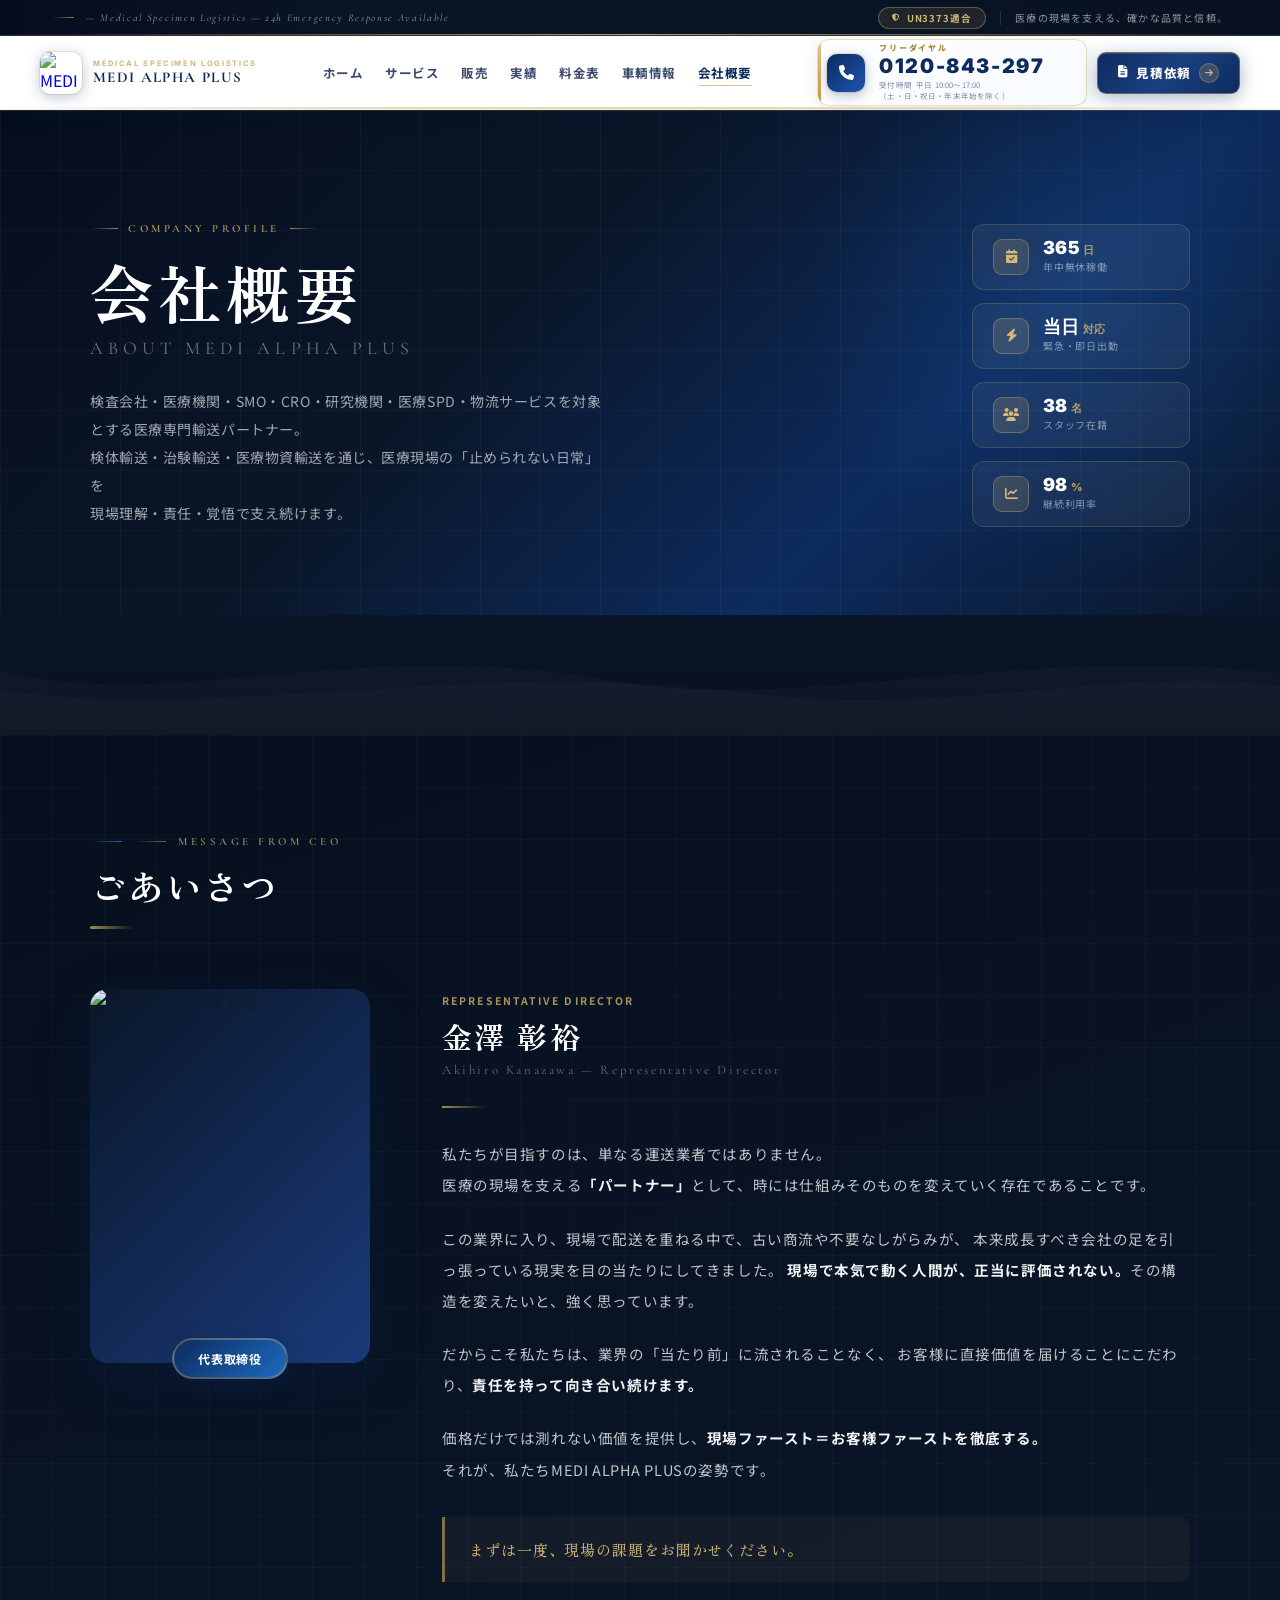
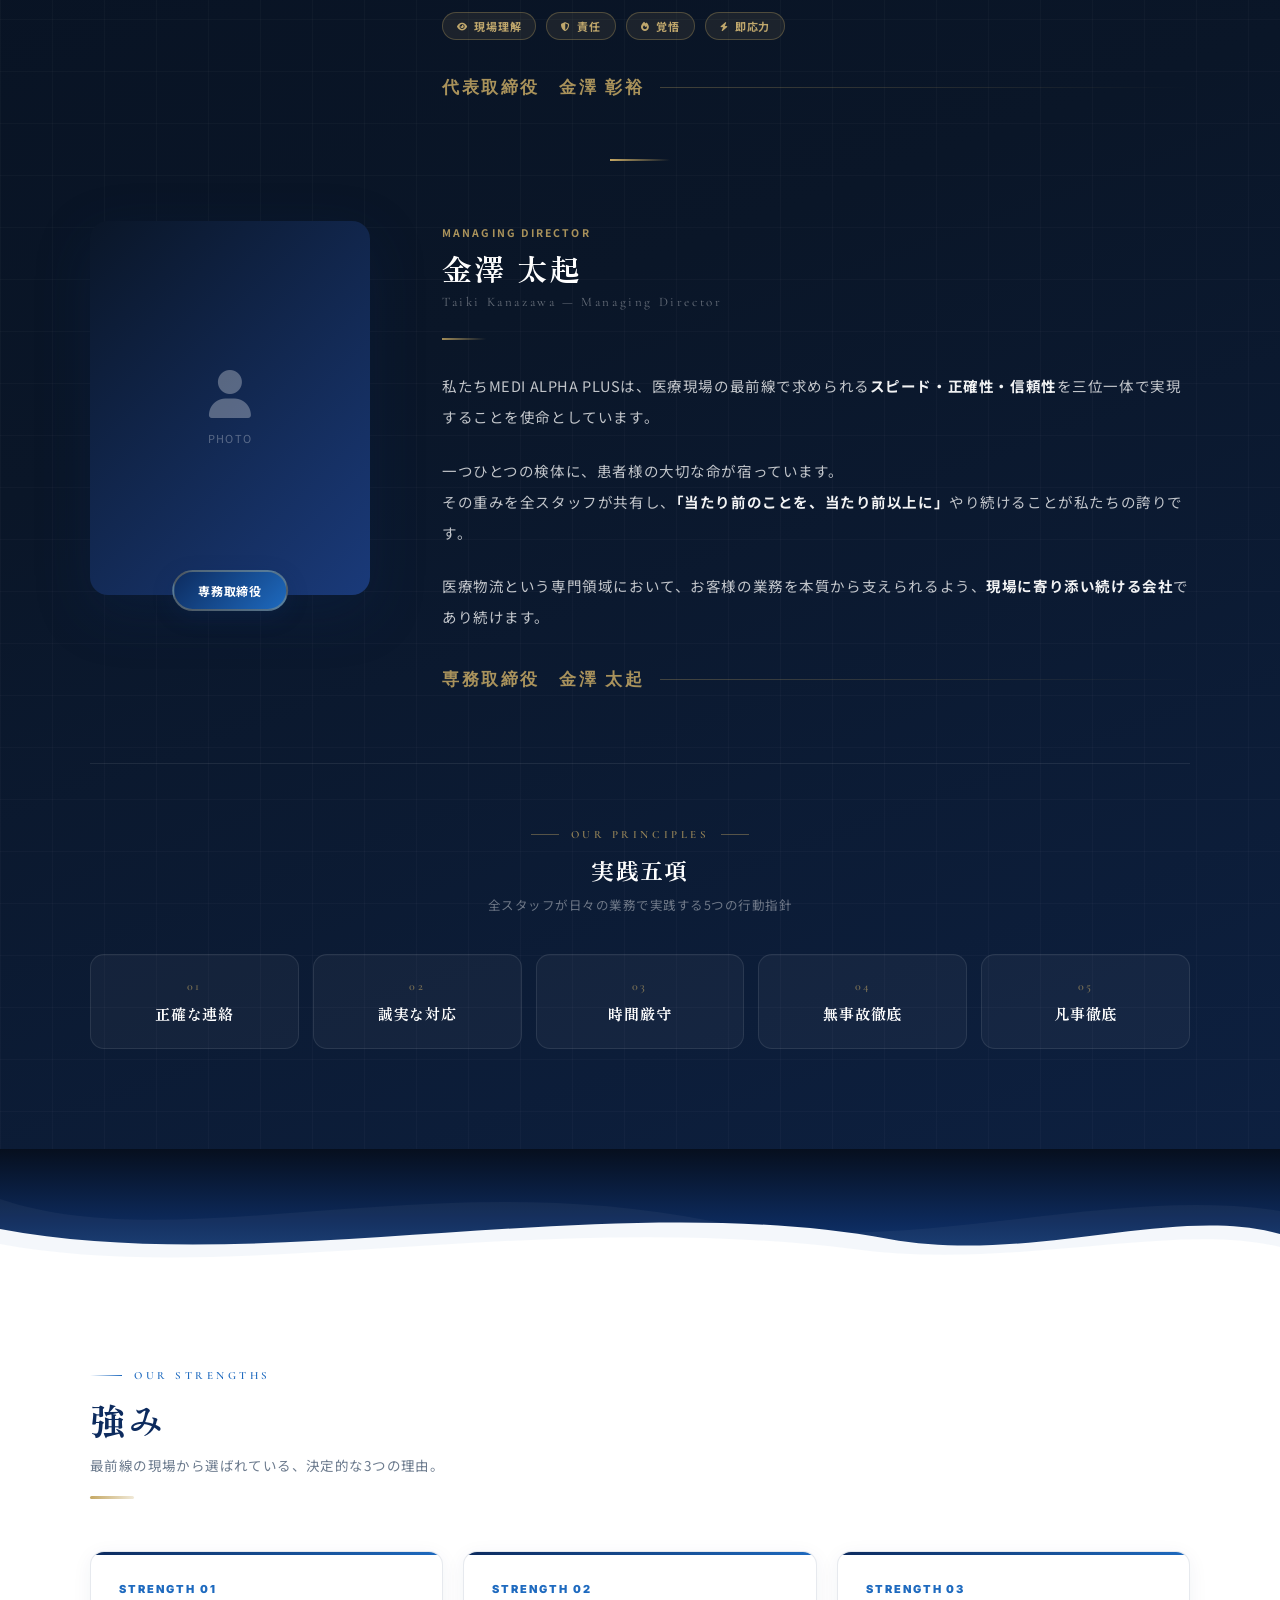
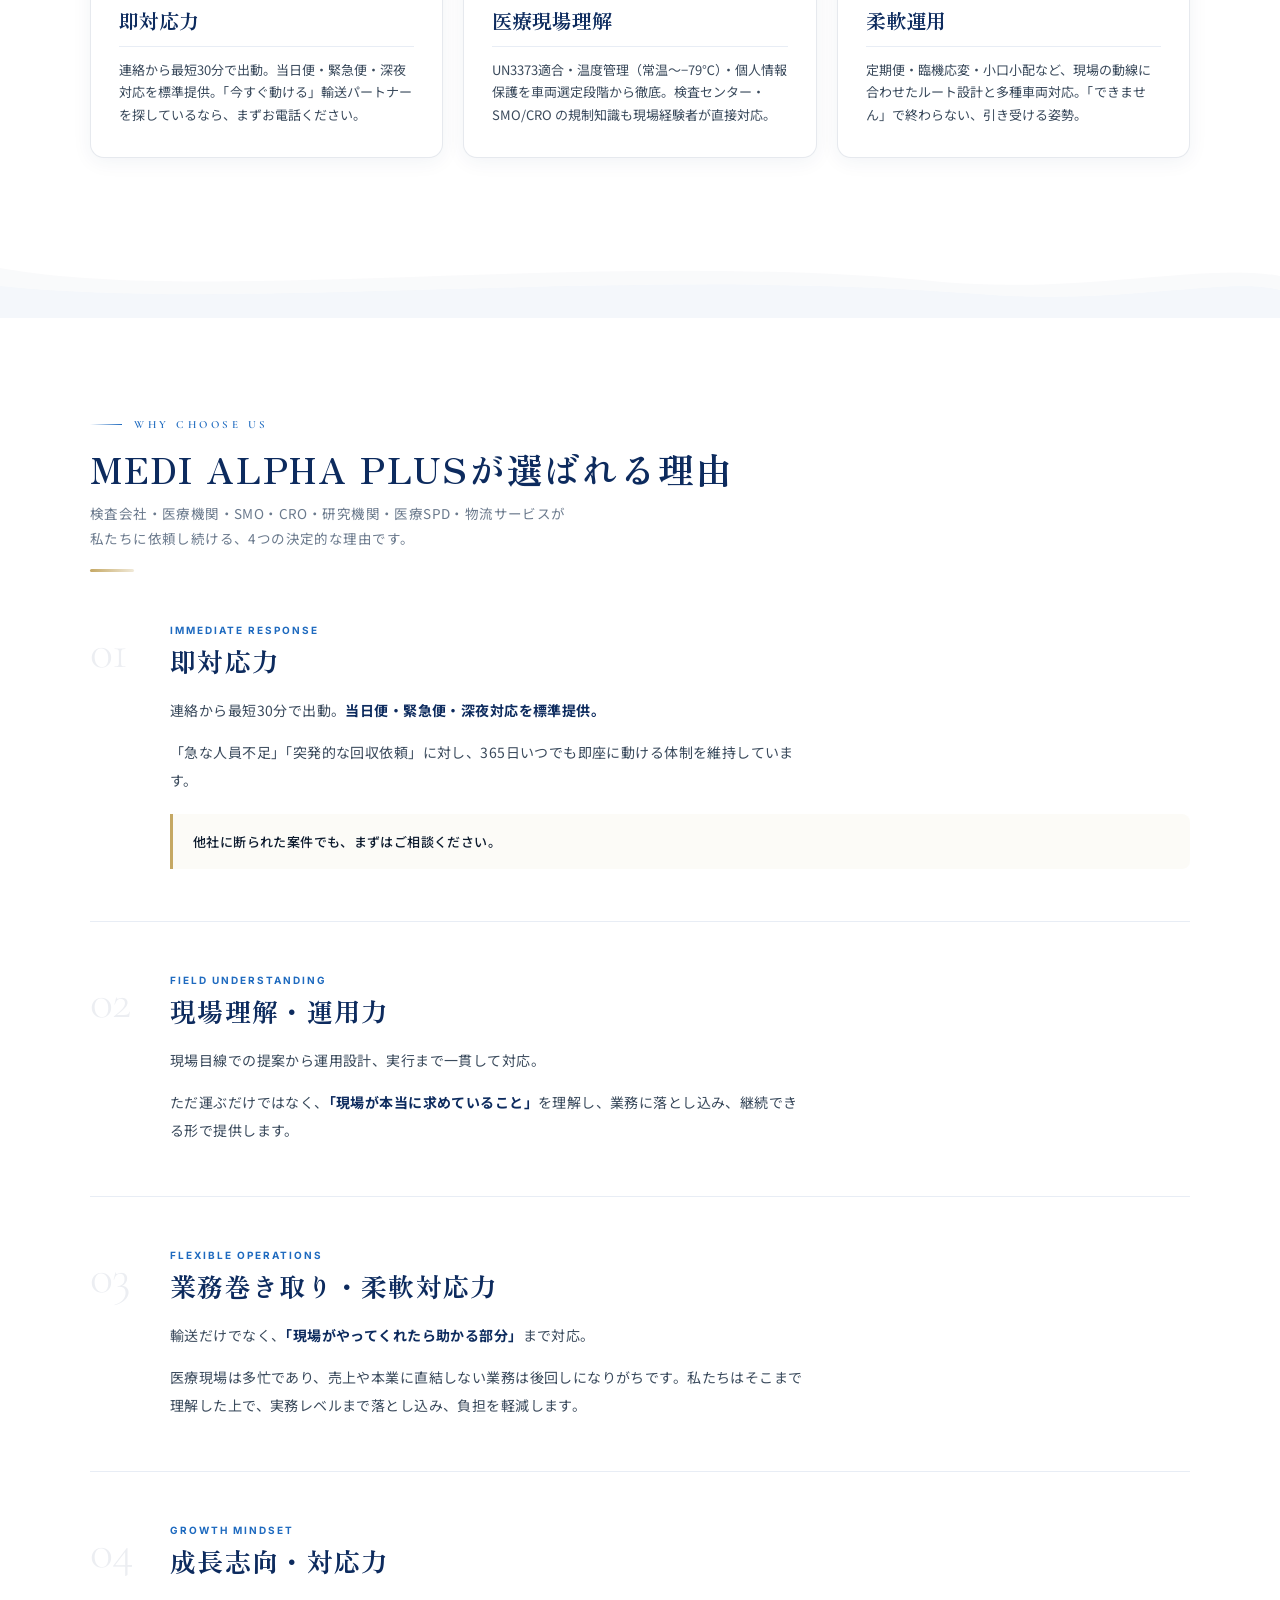
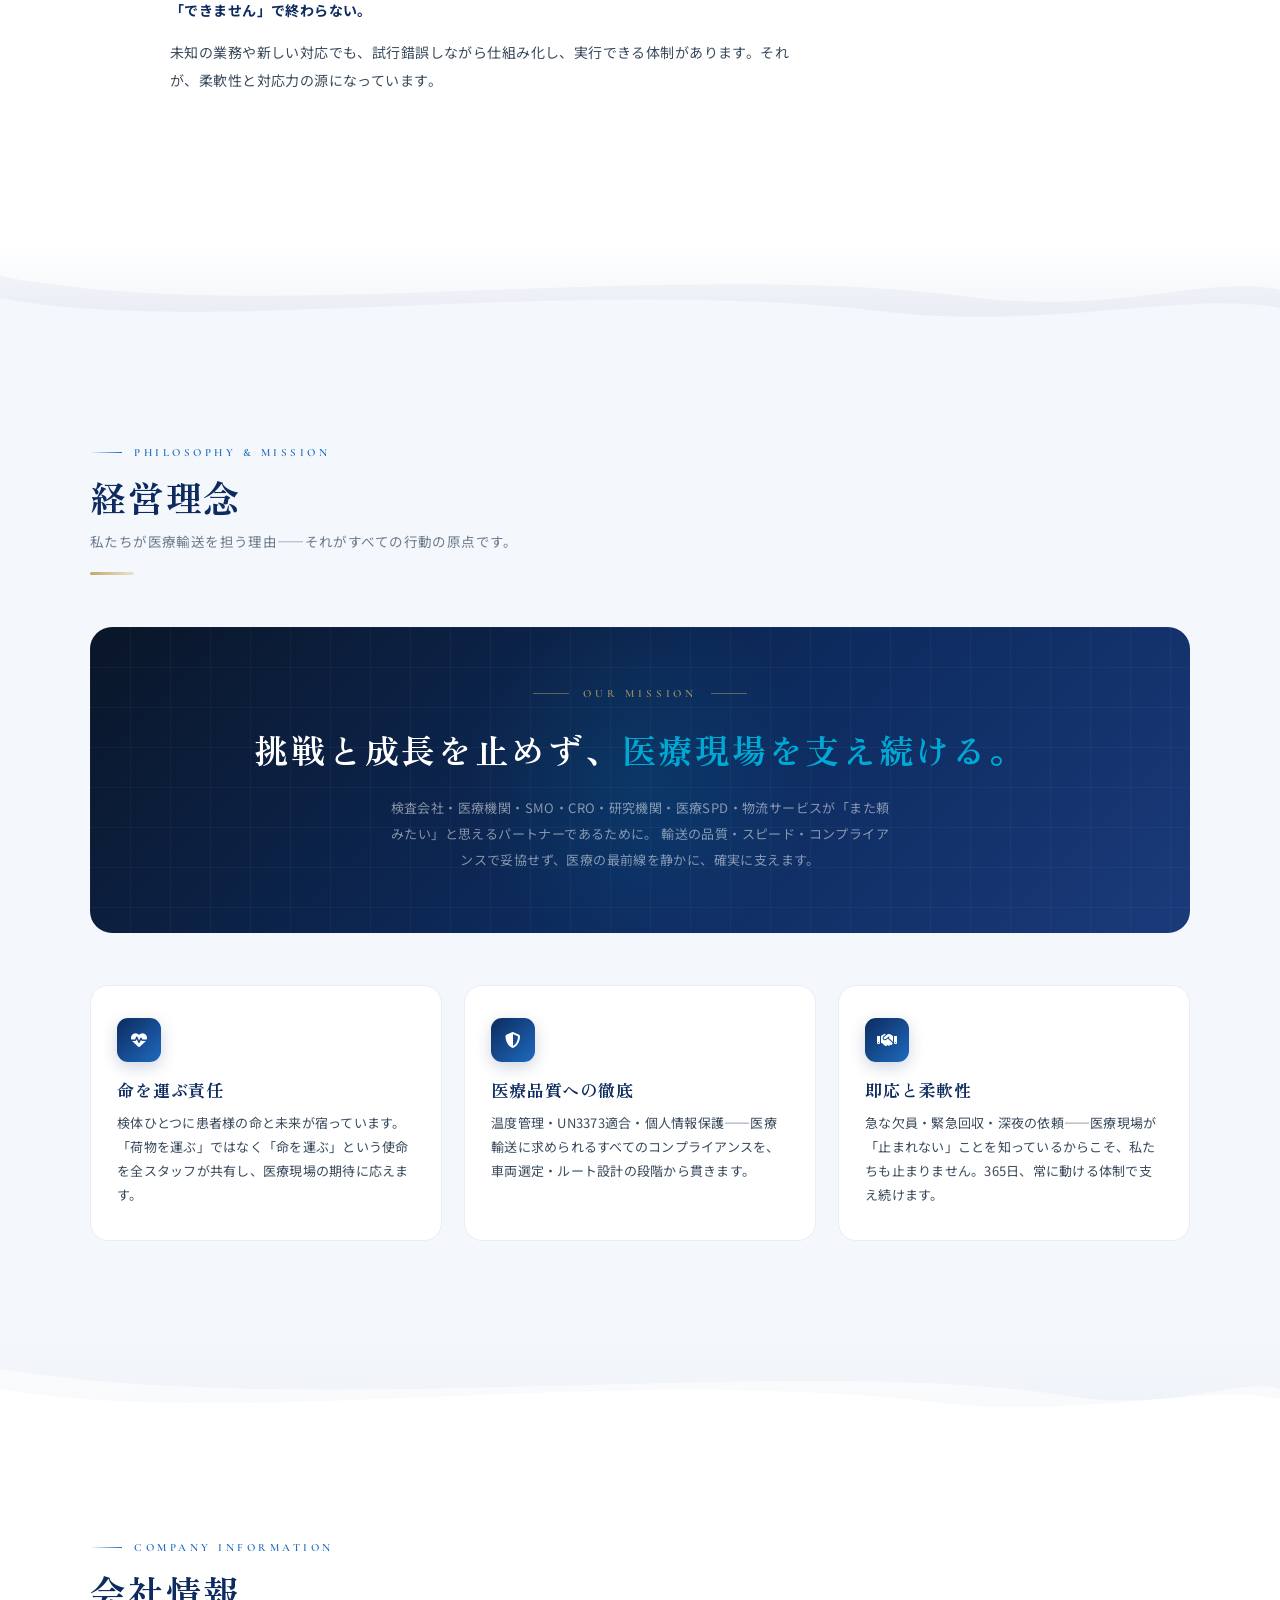
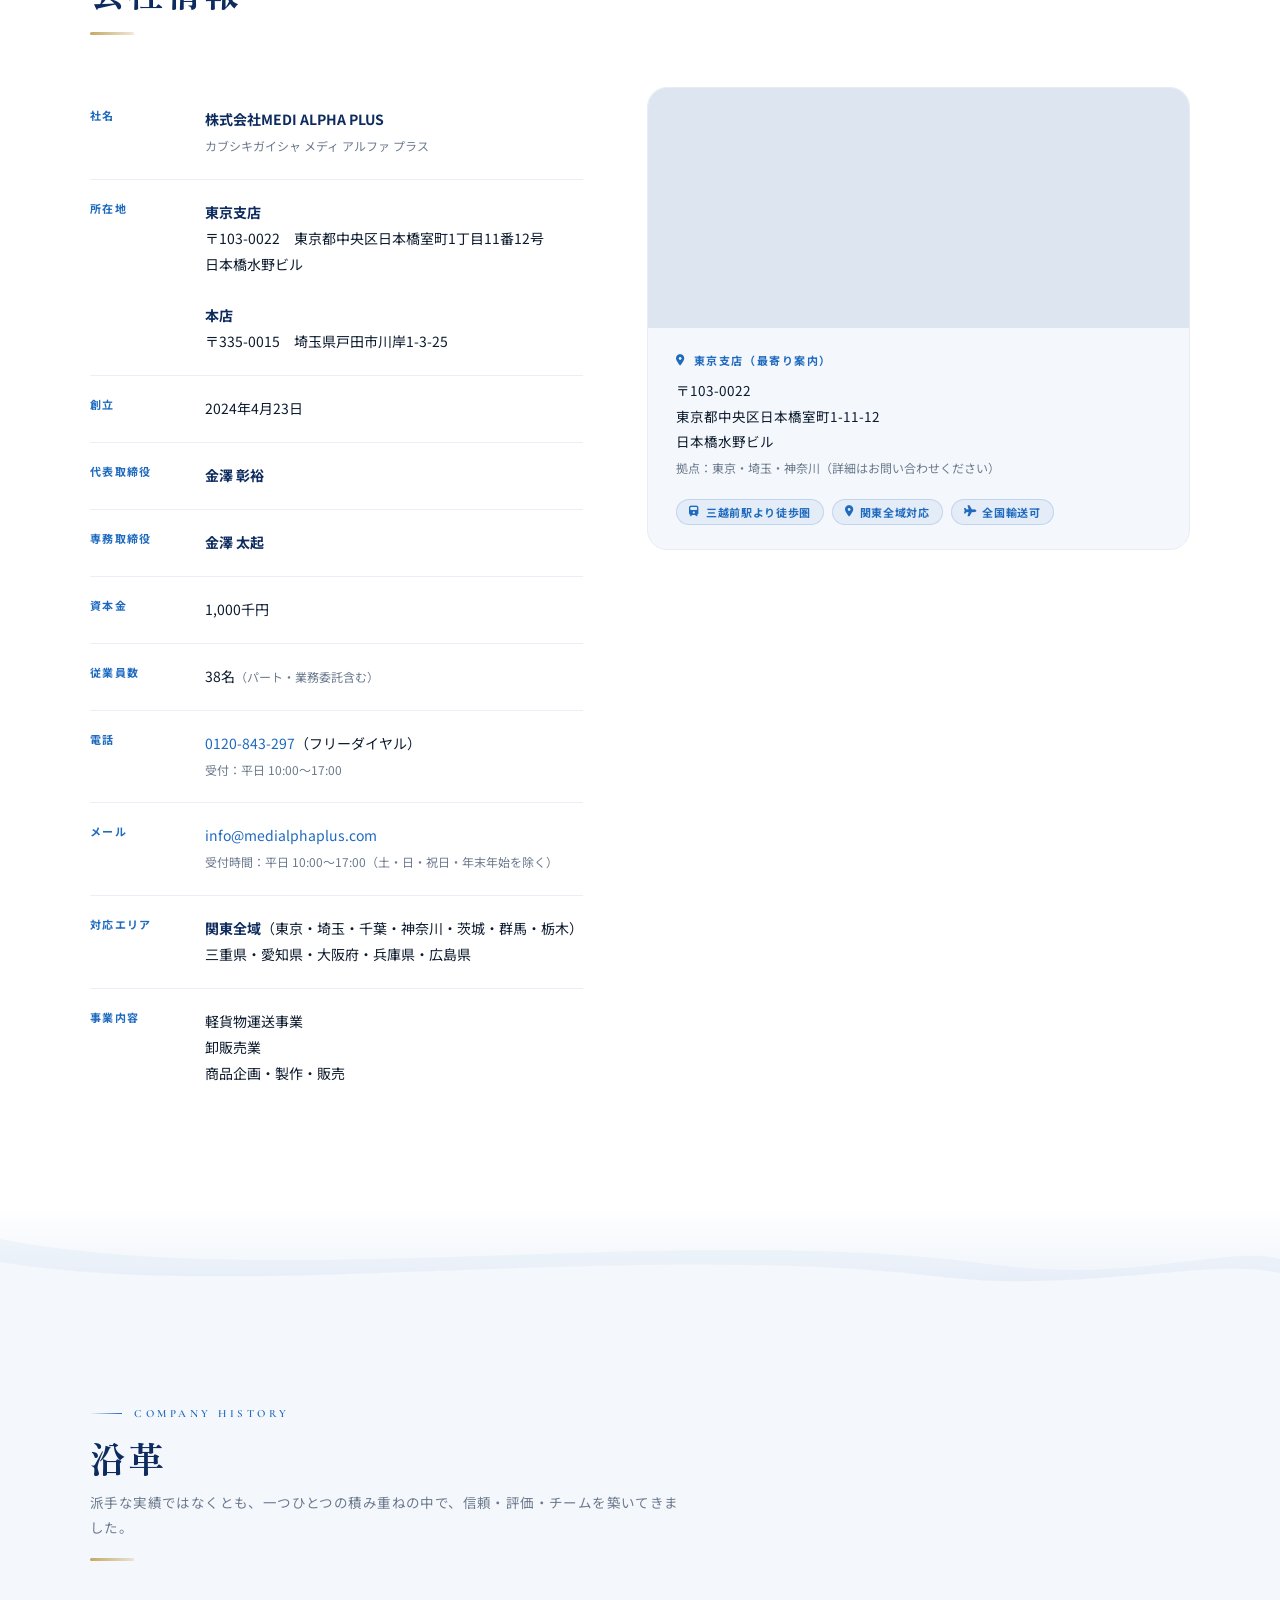
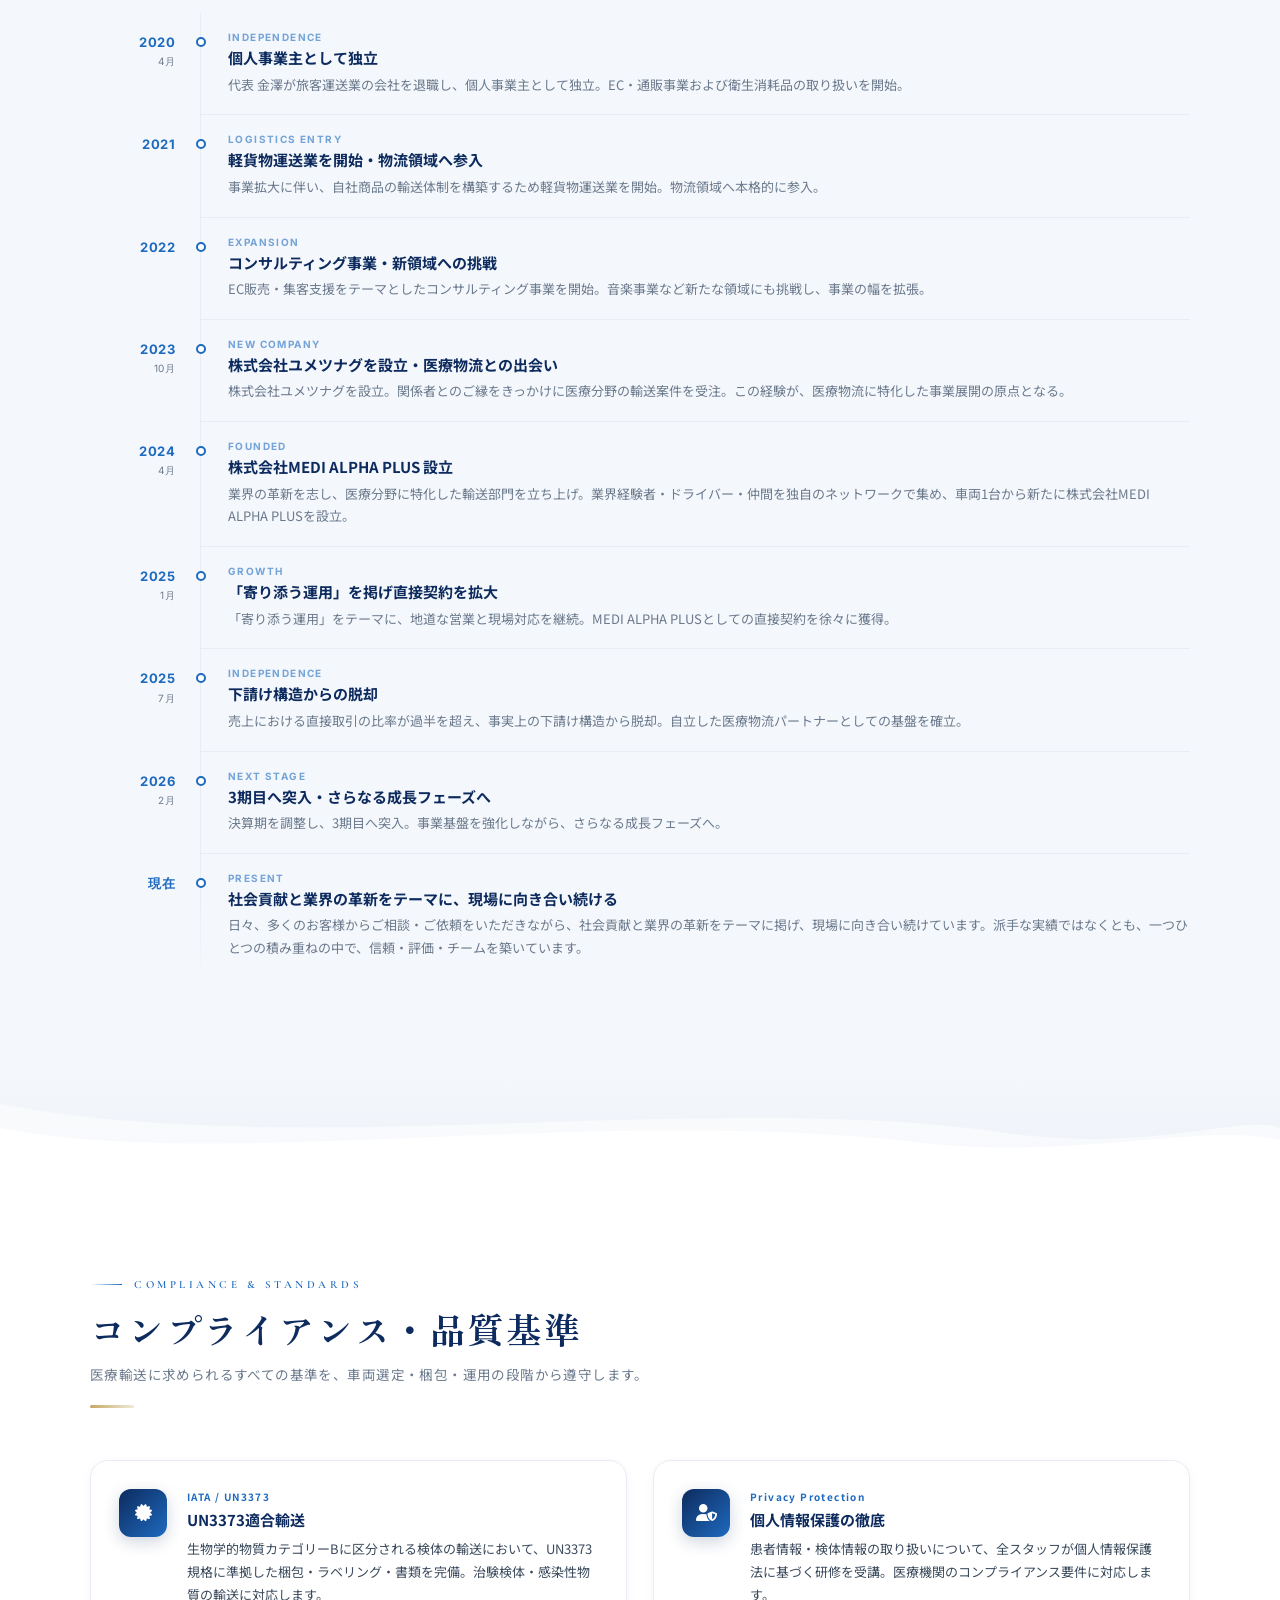
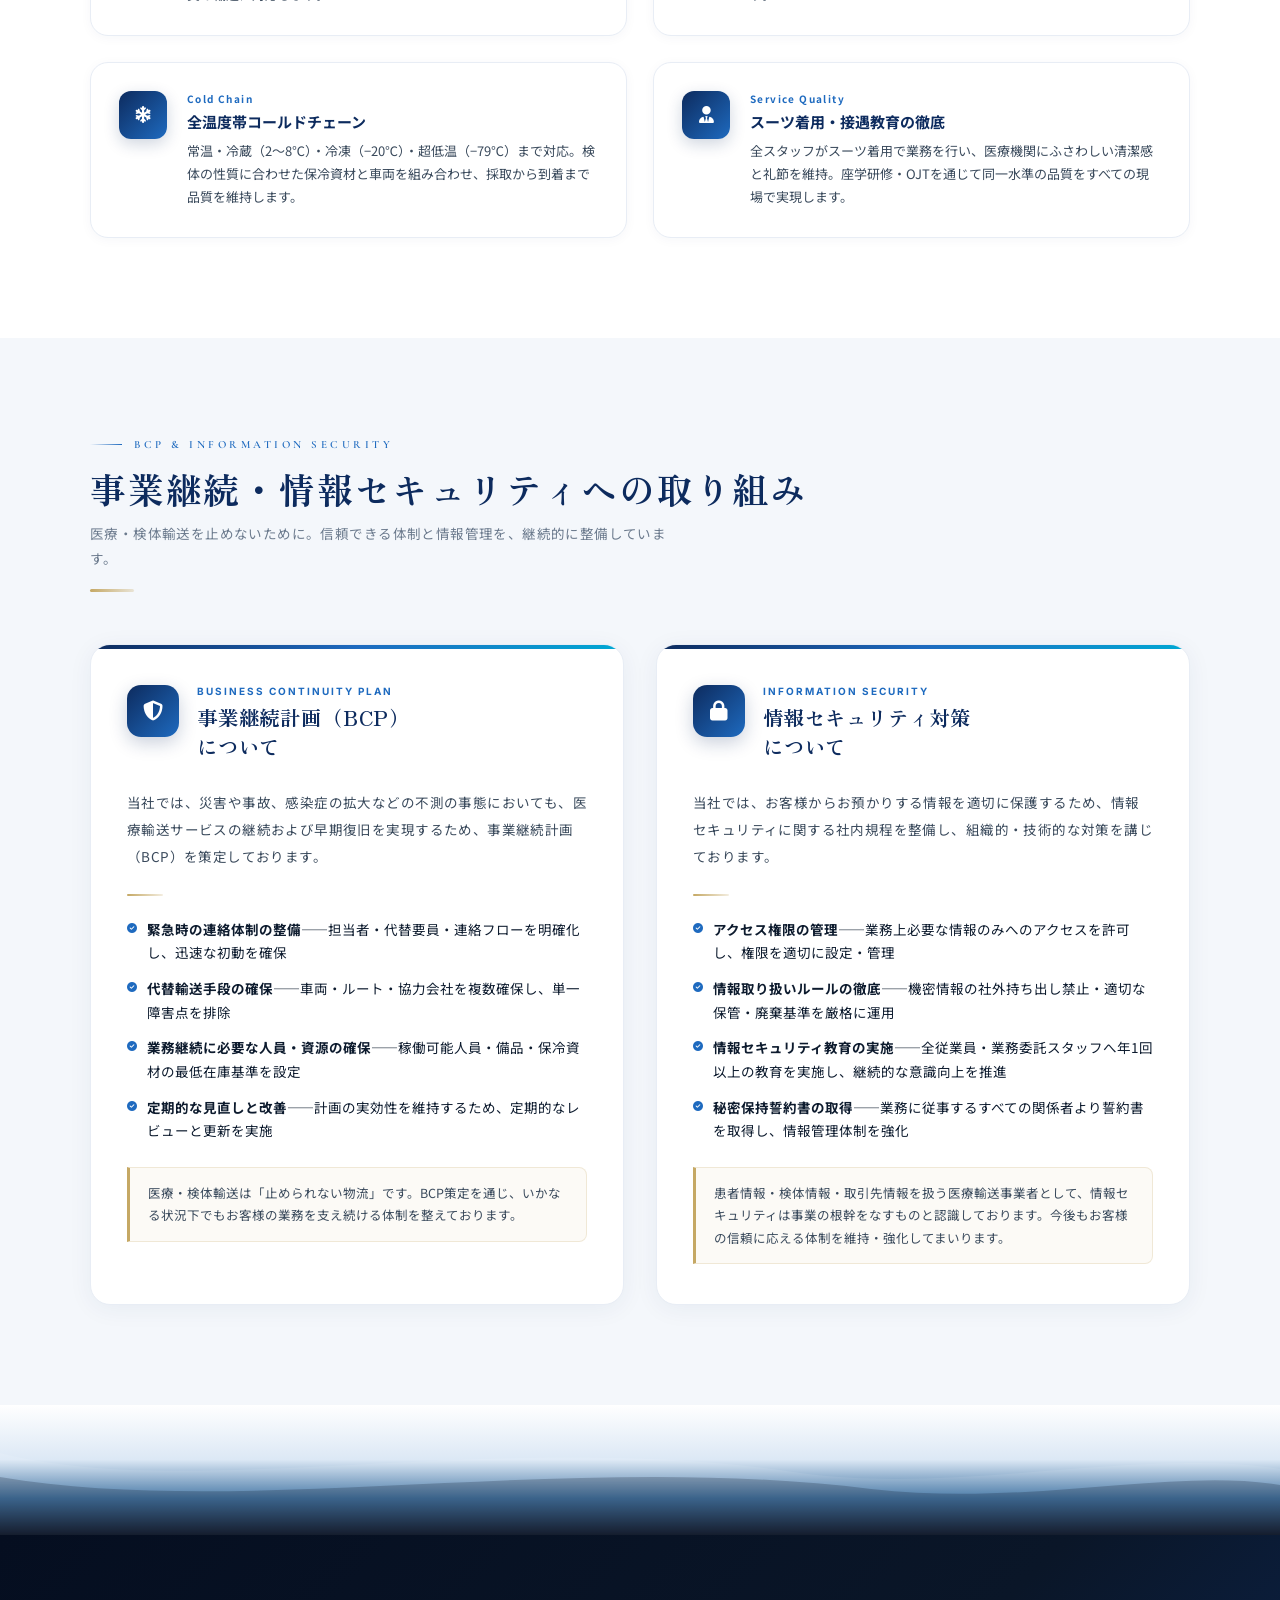
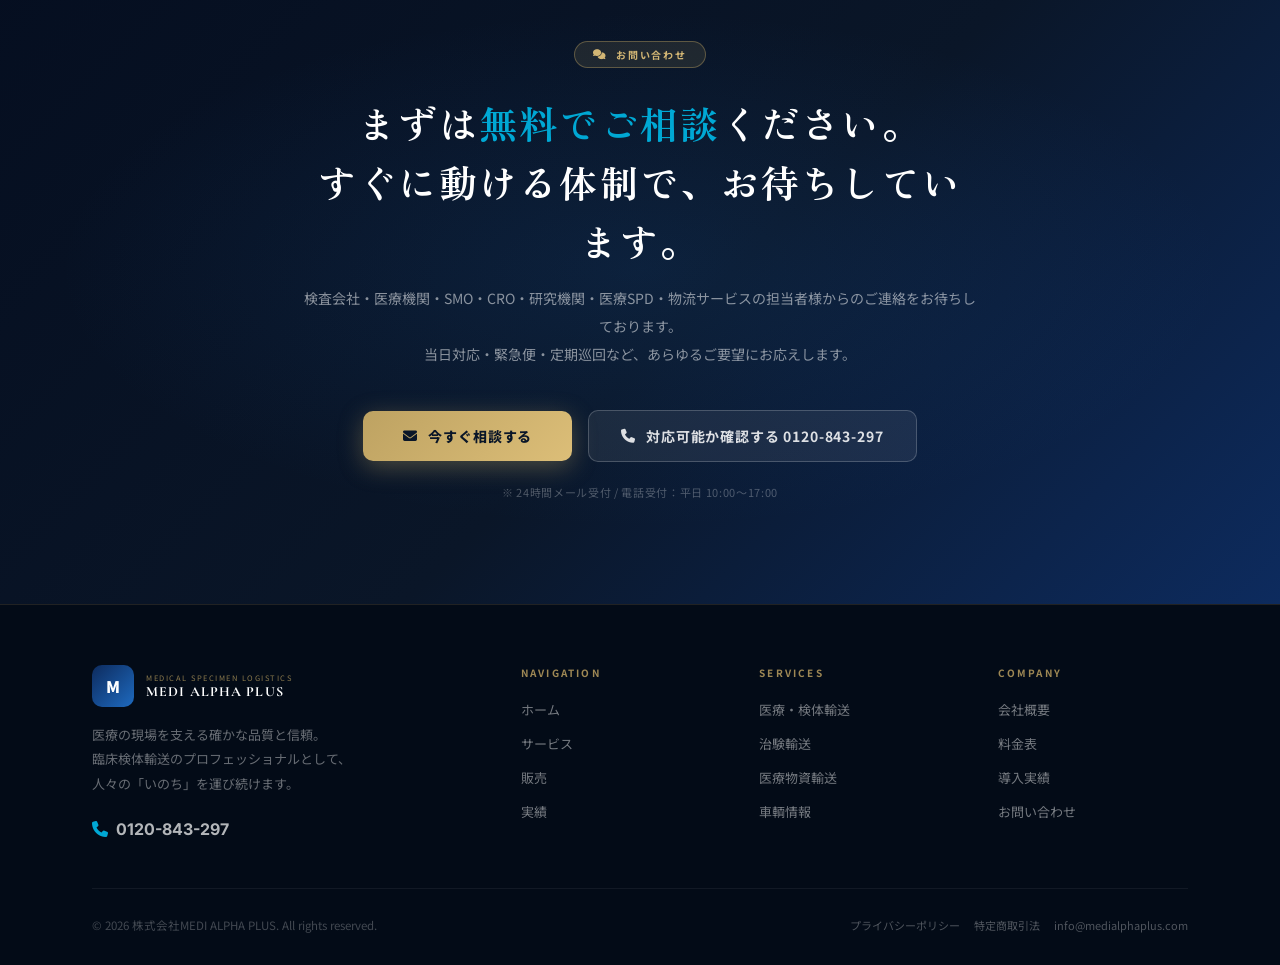
==== commit 7e844bd7: "Add files via upload" ====
--- a/about.html
+++ b/about.html
@@ -456,7 +456,7 @@
       border-radius: 18px; overflow: hidden;
       box-shadow: 0 18px 56px rgba(13,43,94,0.24);
     }
-    .message-photo img { width: 100%; height: 100%; object-fit: cover; display: block; filter: saturate(0.9); }
+    .message-photo img { width: 100%; height: 100%; object-fit: cover; object-position: center center; display: block; filter: saturate(0.9); }
     .message-photo-placeholder {
       width: 100%; height: 100%;
       display: flex; flex-direction: column; align-items: center; justify-content: center;
@@ -1357,7 +1357,7 @@
       <!-- 左：写真 -->
       <div class="message-photo-wrap">
         <div class="message-photo">
-          <img src="images/ceo-photo.jpg" alt="代表取締役 金澤 彰裕">
+          <img src="images/76a4e502-cba9-4e65-b3b7-49cf62805022.png" alt="代表取締役 金澤 彰裕">
         </div>
         <div class="message-photo-badge">代表取締役</div>
       </div>
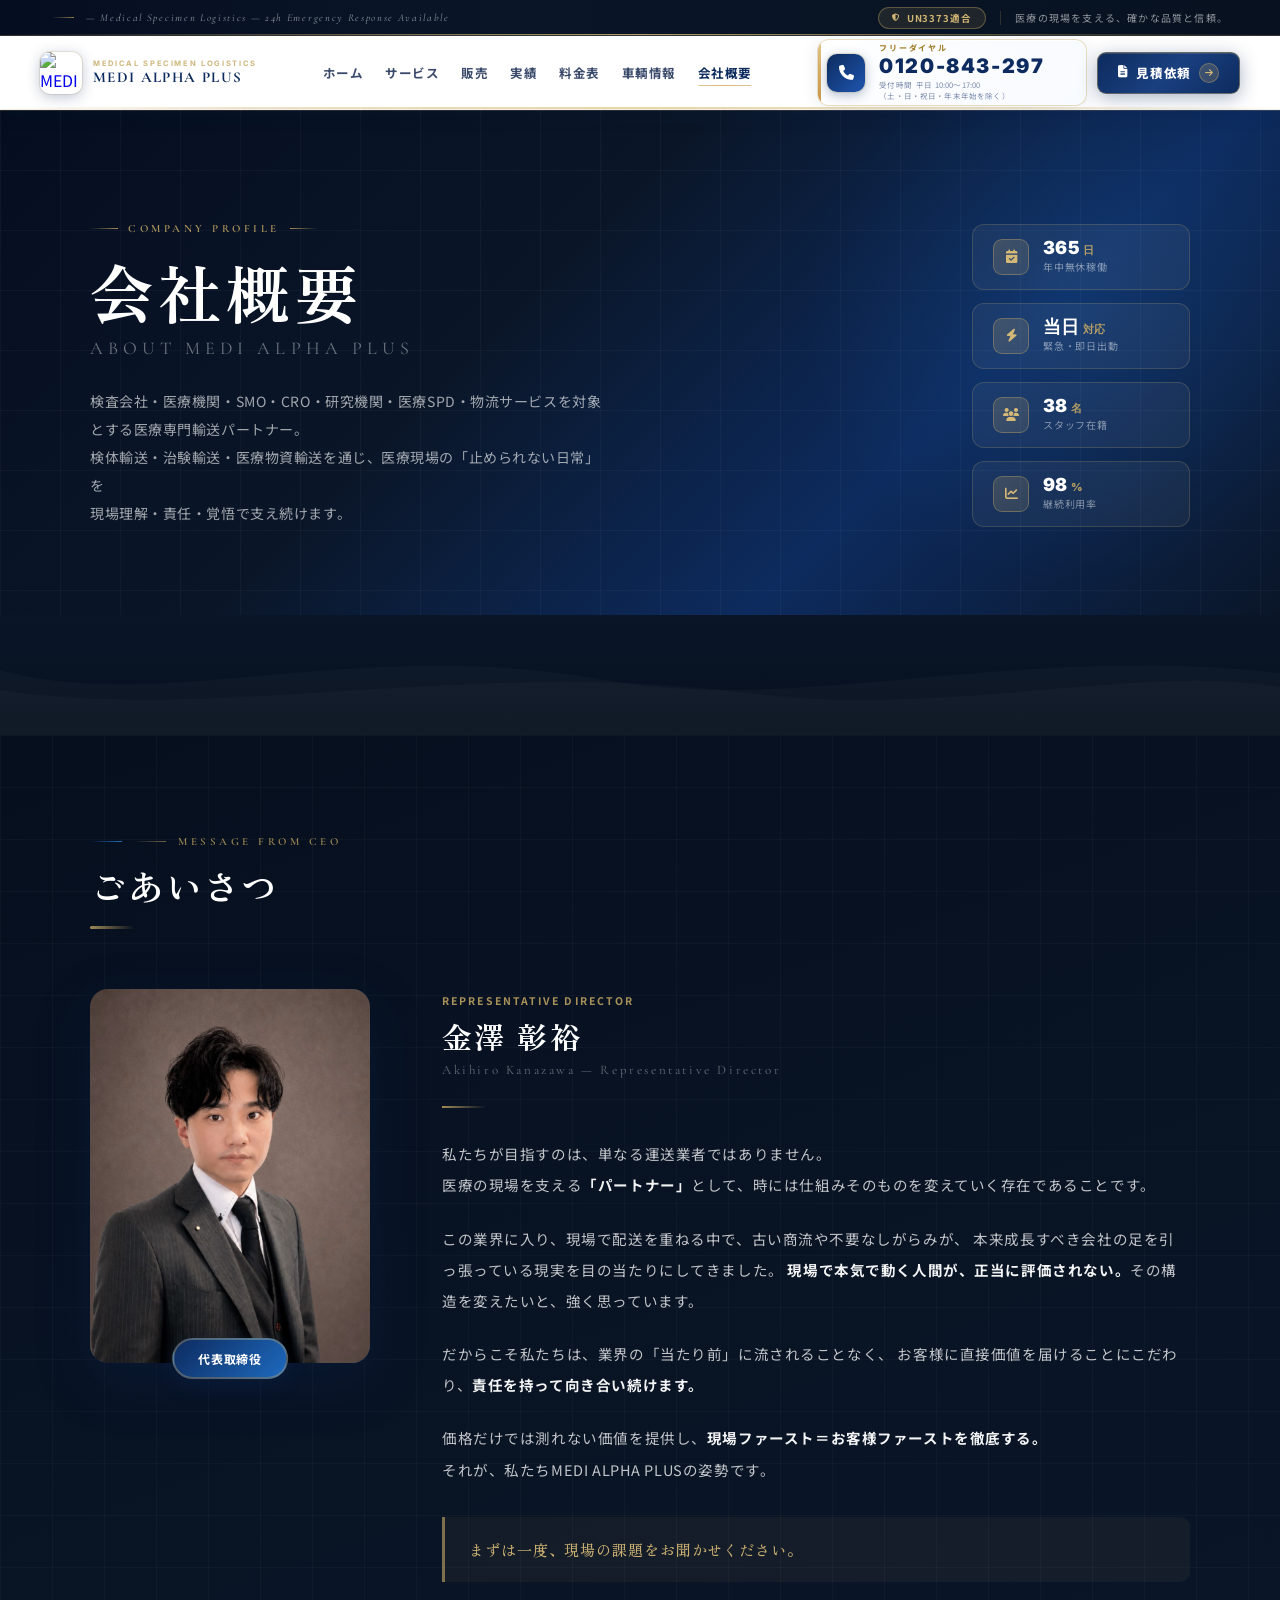
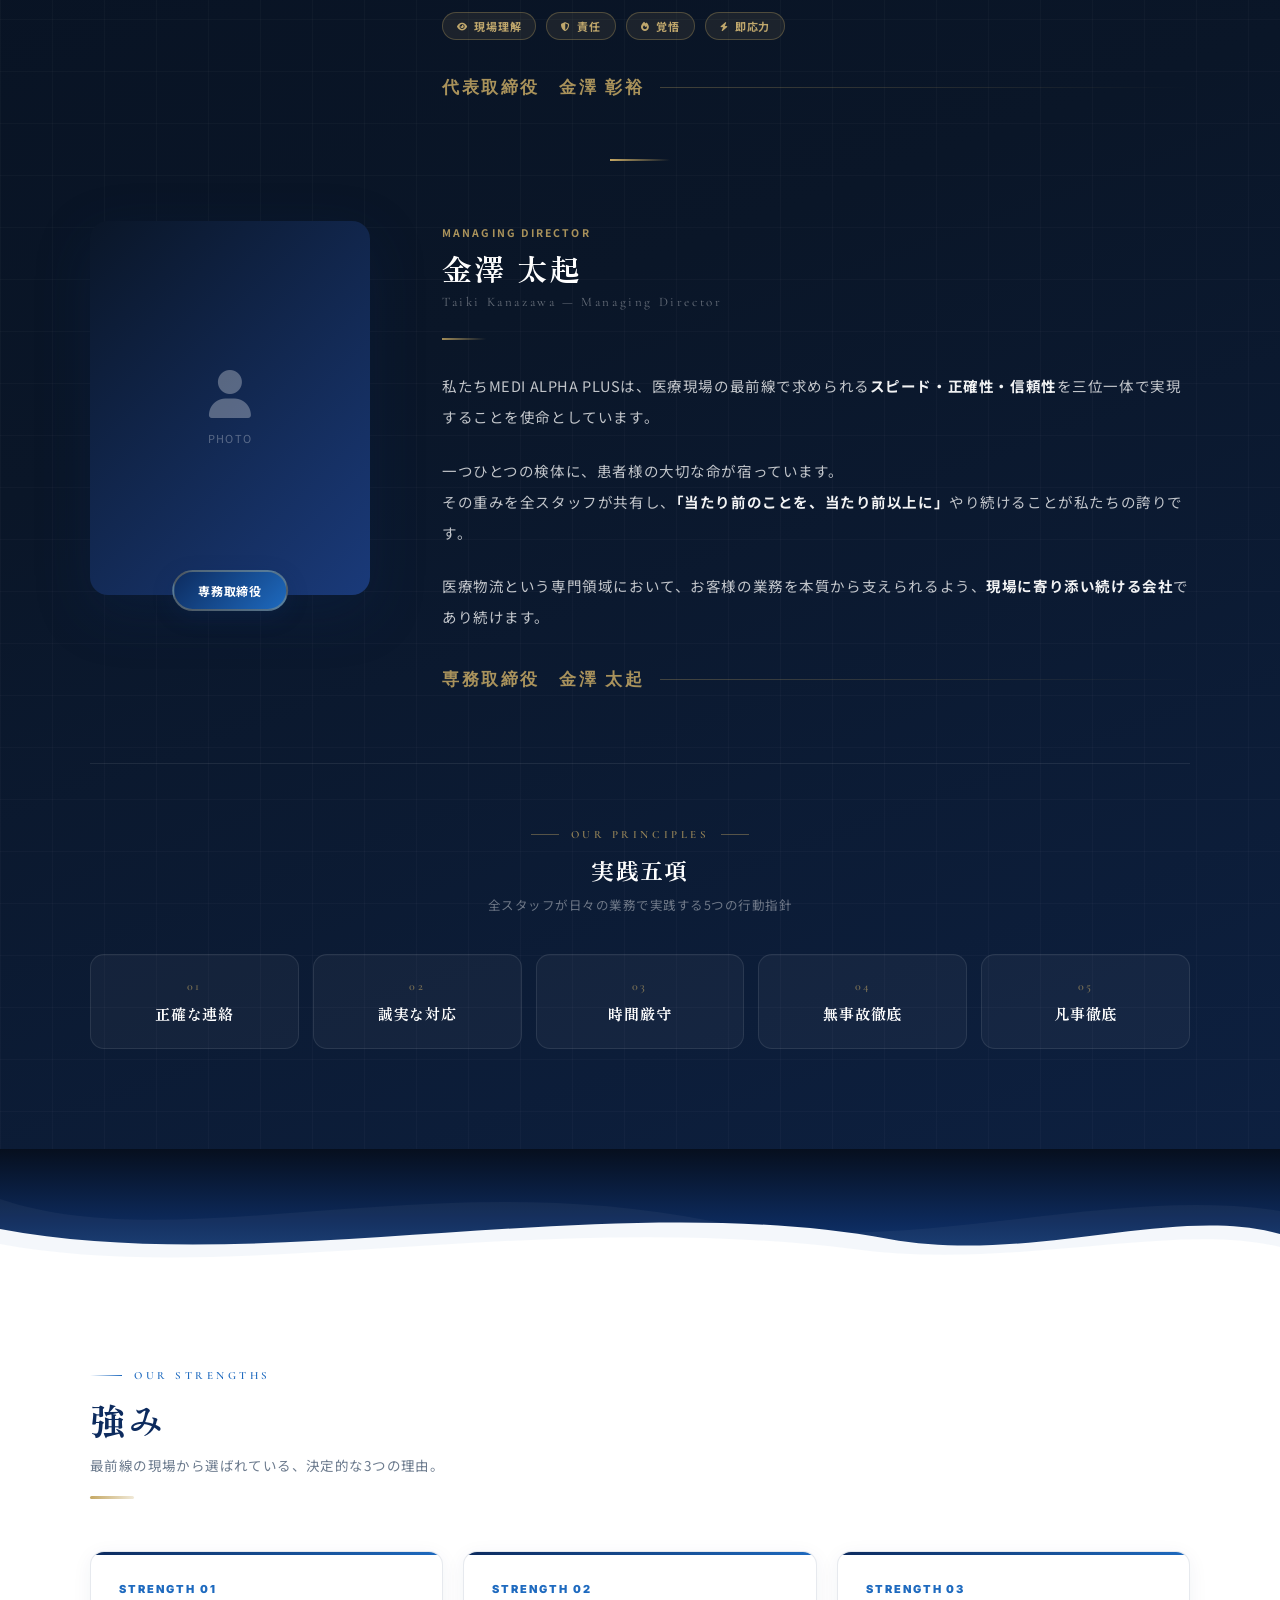
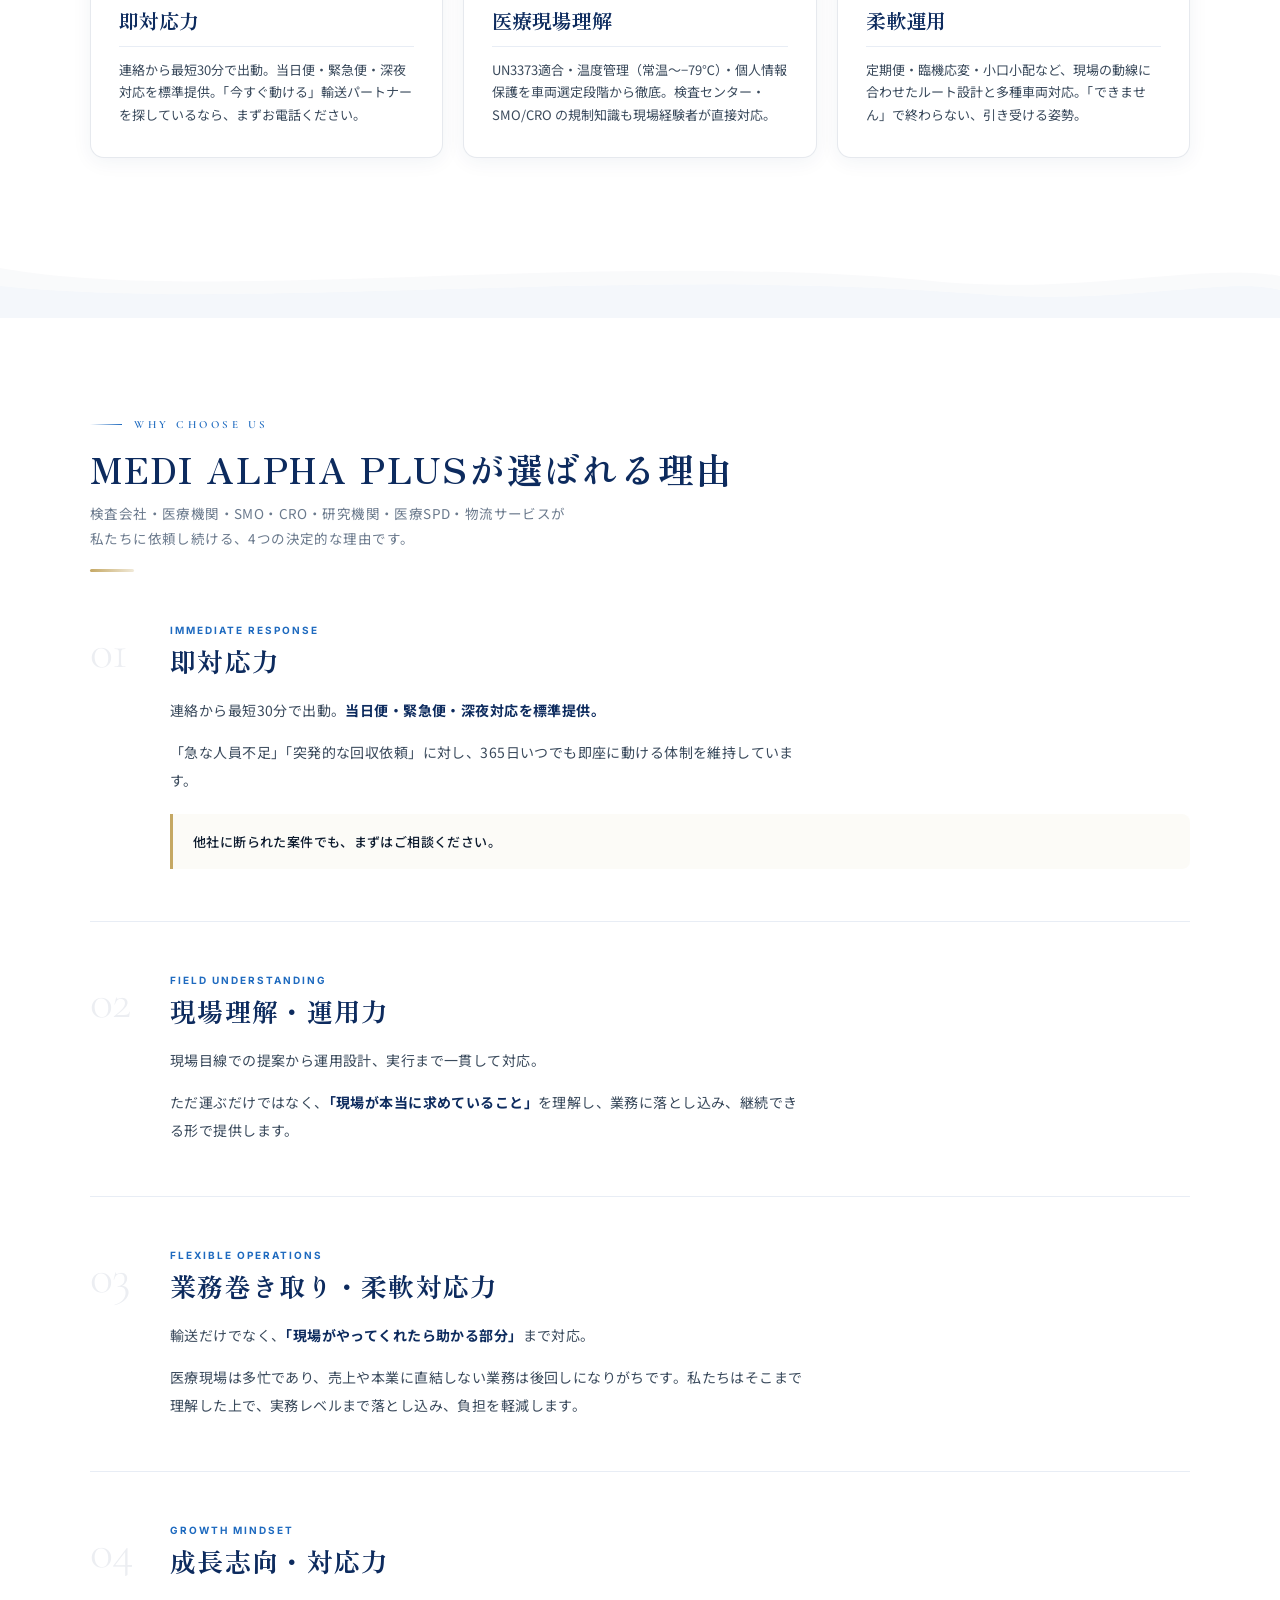
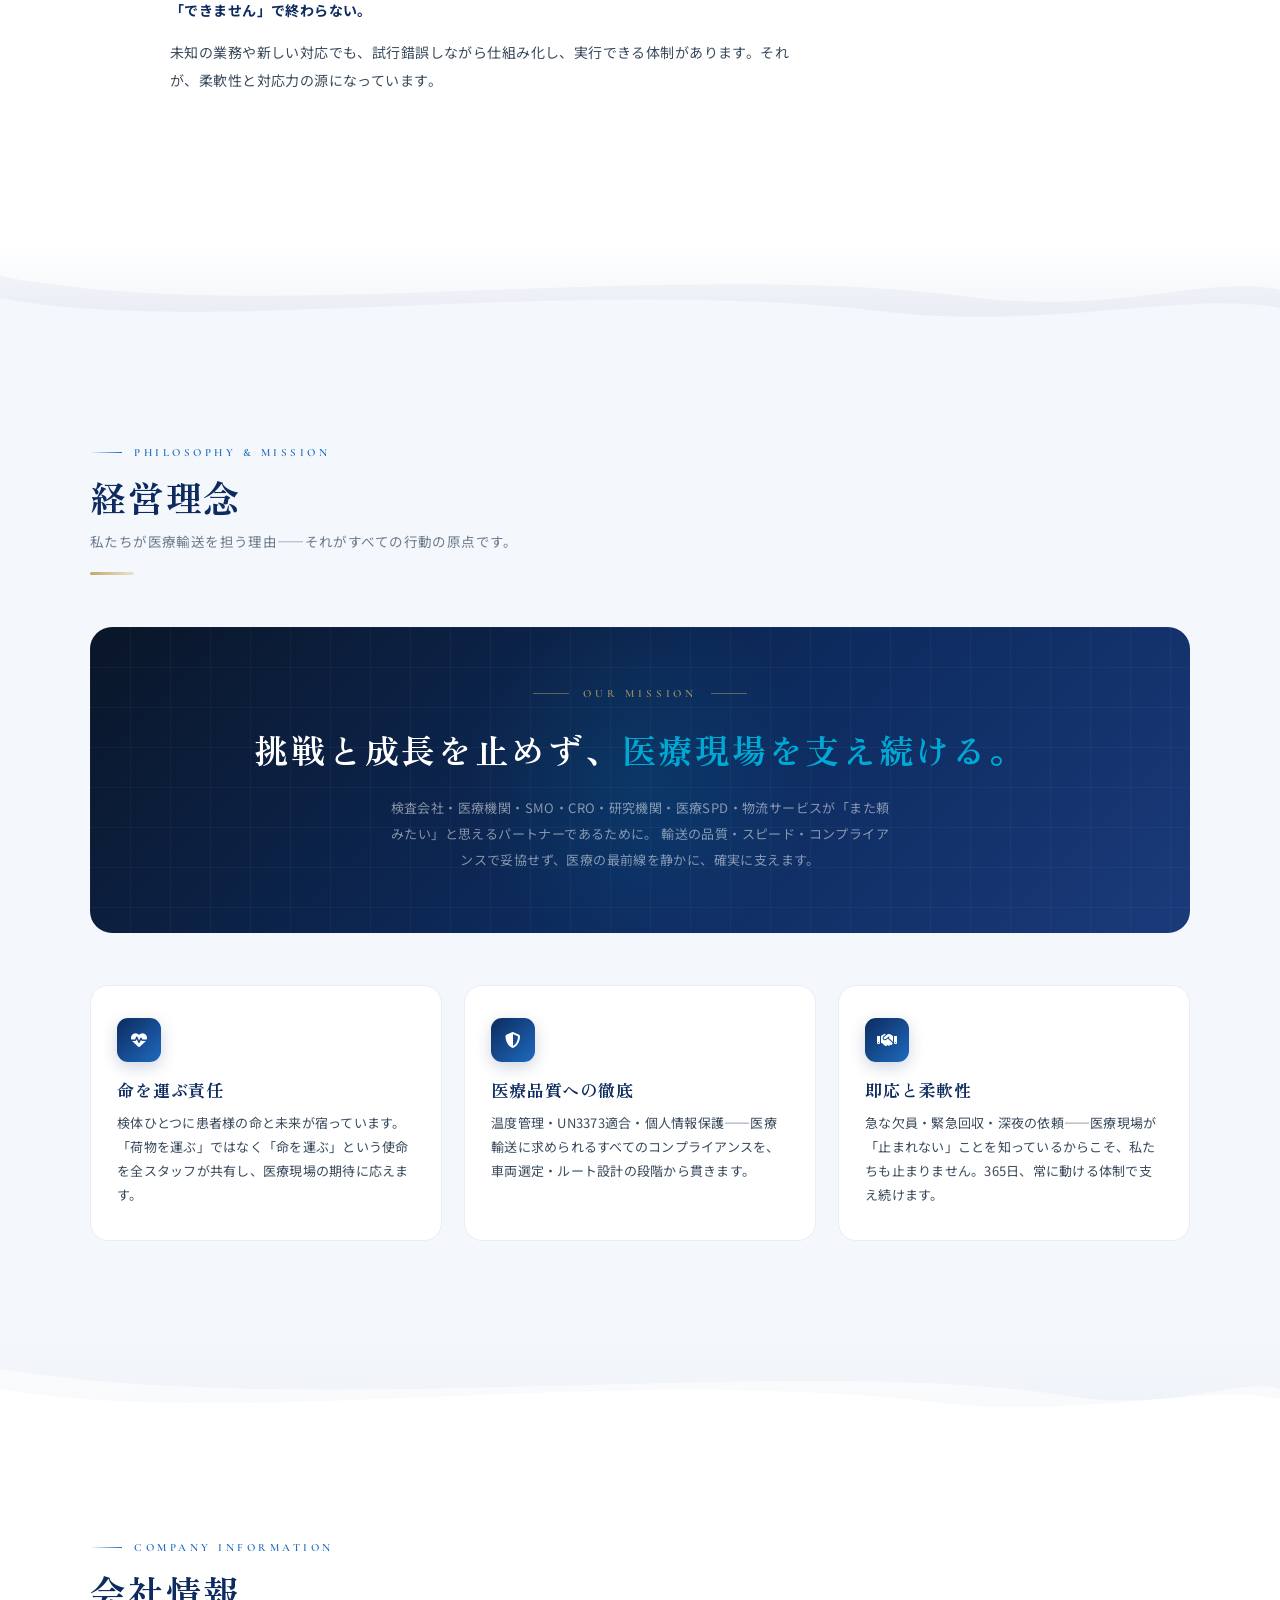
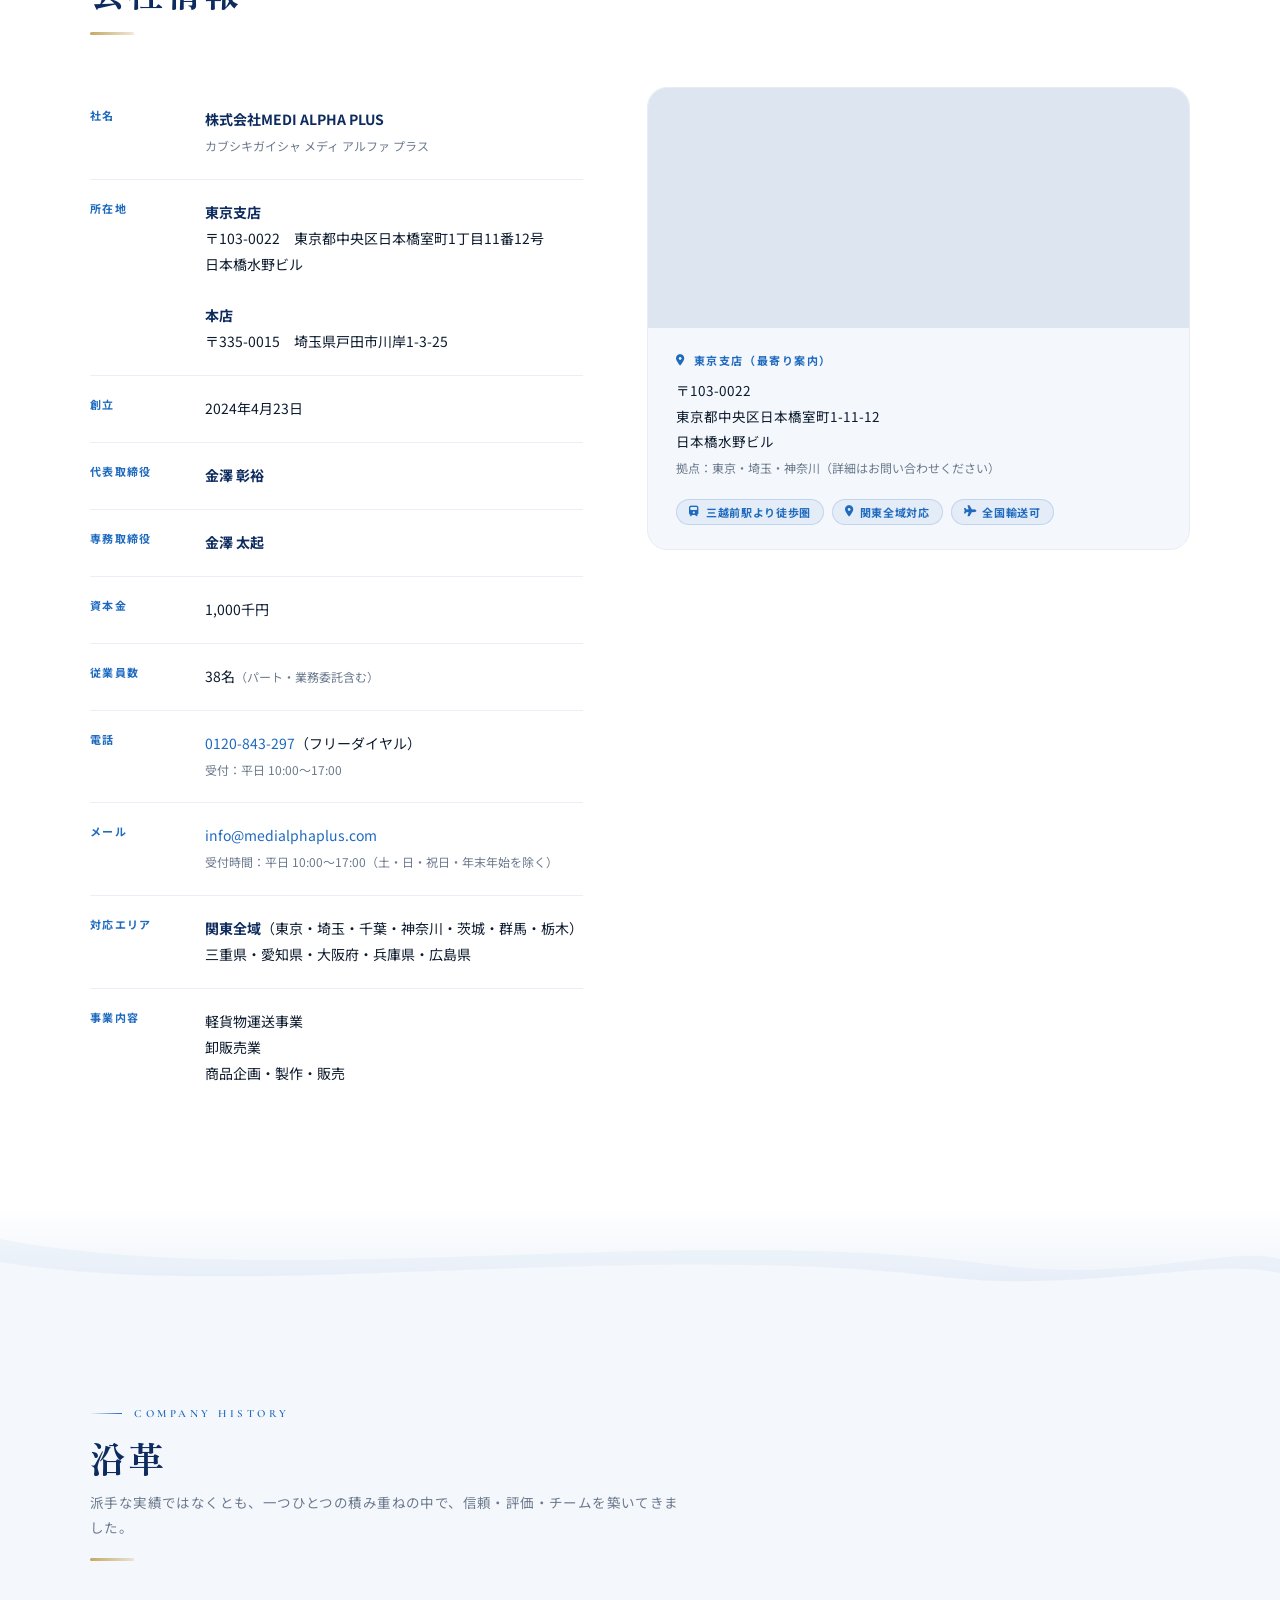
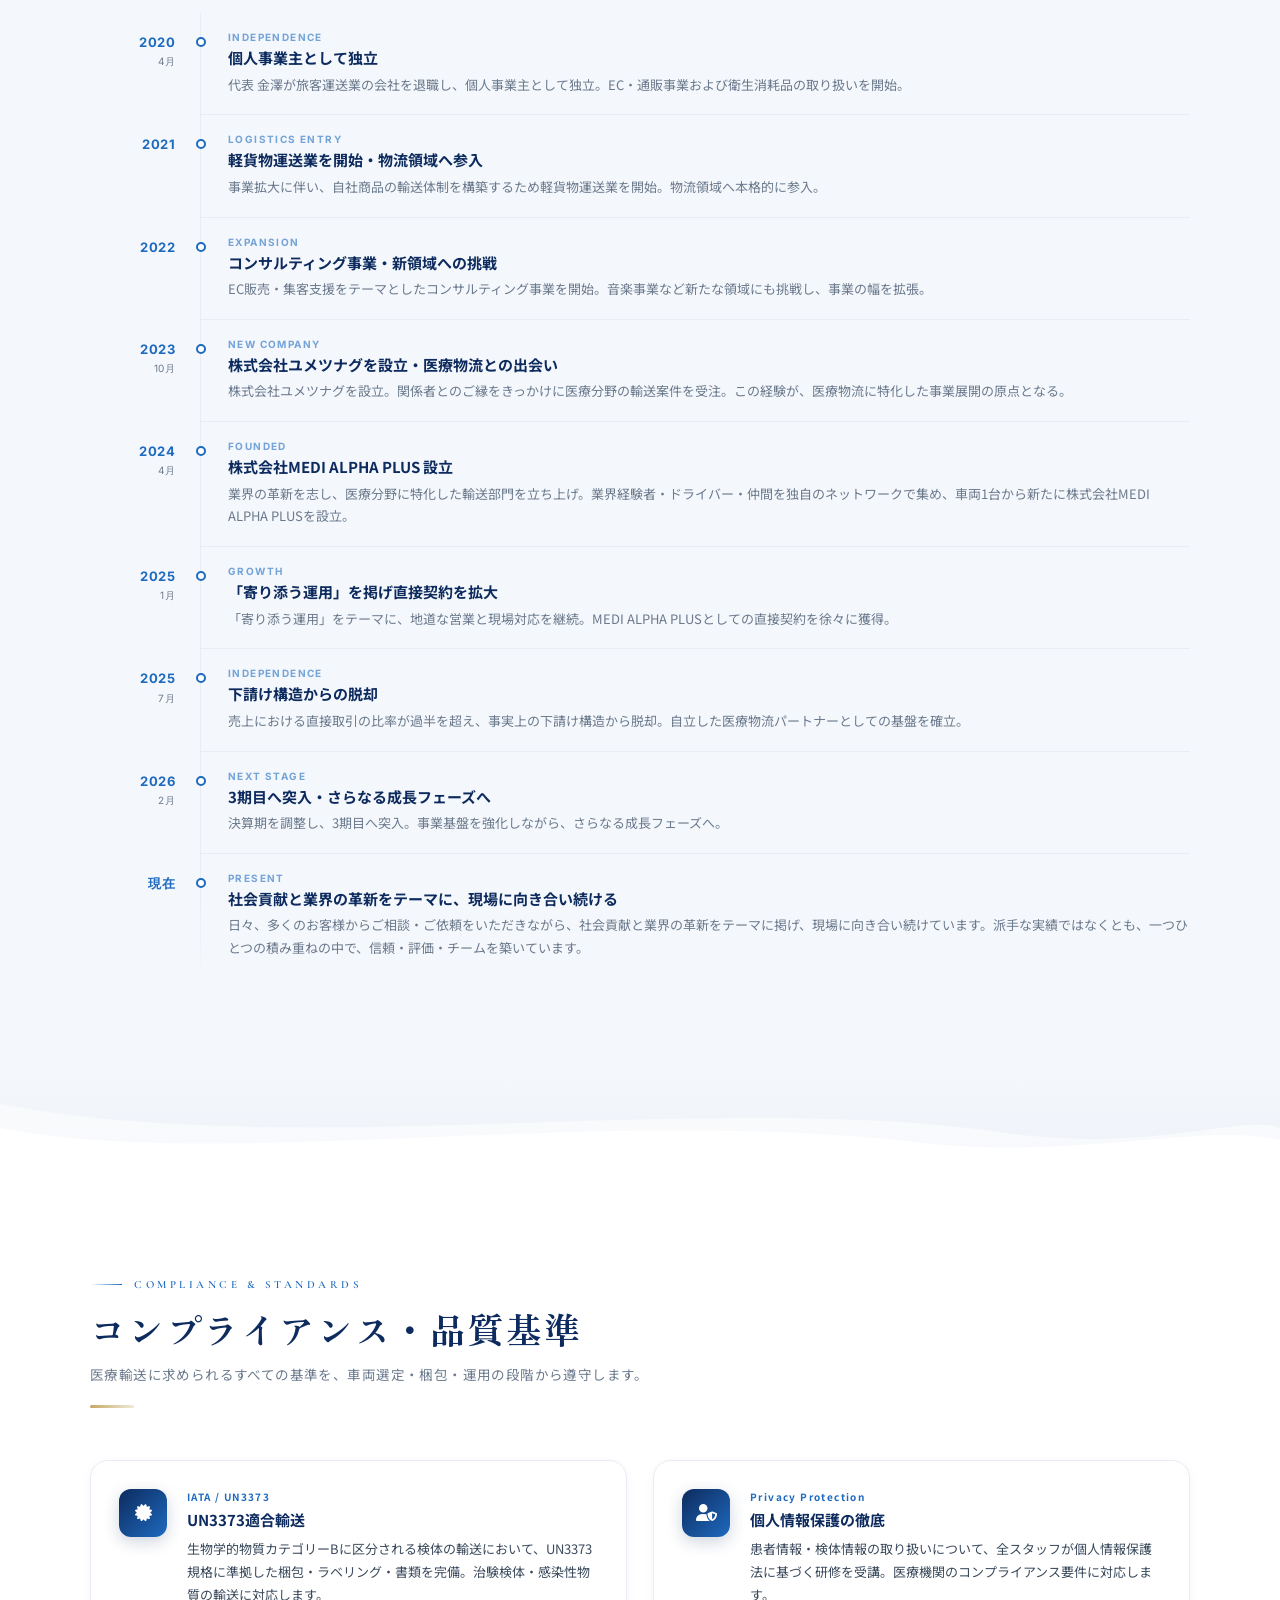
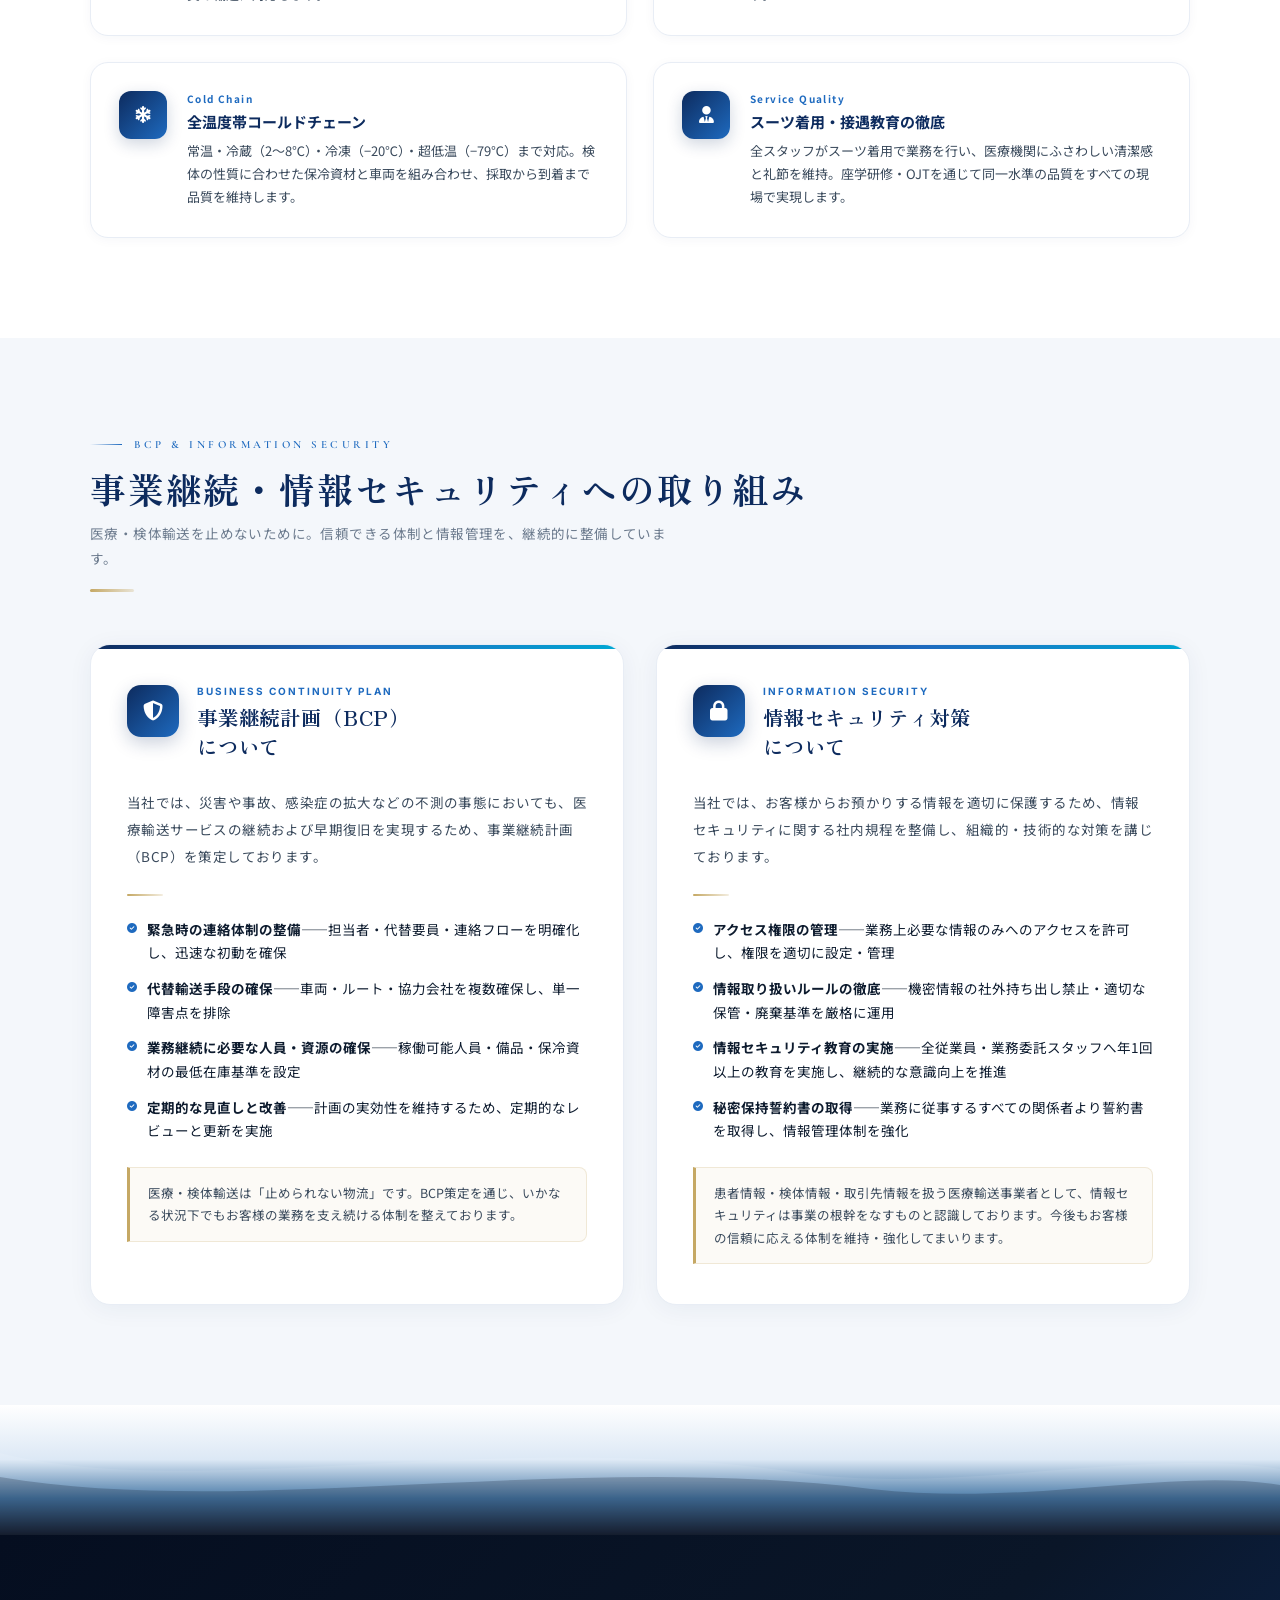
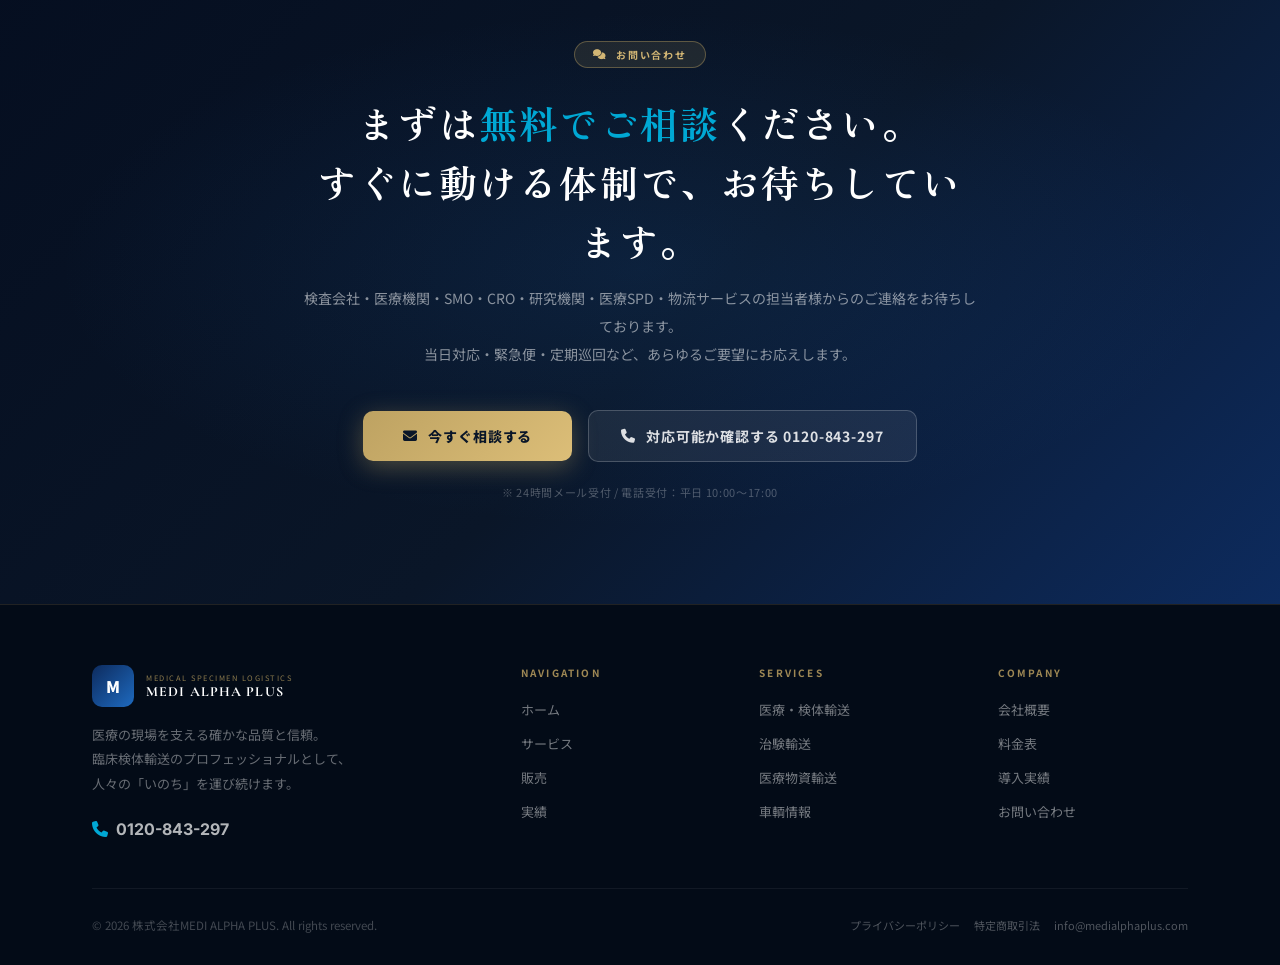
==== commit 2e09717d: "Add files via upload" ====
--- a/about.html
+++ b/about.html
@@ -1197,7 +1197,7 @@
         <span class="nav-phone-hours">受付時間&nbsp; 平日 10:00〜17:00<br>（土・日・祝日・年末年始を除く）</span>
       </div>
     </a>
-    <a href="https://medialphaplus.co.jp/pages/contact" class="nav-estimate-btn" target="_blank">
+    <a href="https://medialphaplus.myshopify.com/pages/%E3%81%8A%E8%A6%8B%E7%A9%8D-1" class="nav-estimate-btn" target="_blank">
       <i class="fa fa-file-alt"></i>
       見積依頼
       <span class="btn-arrow"><i class="fa fa-arrow-right"></i></span>
@@ -1253,7 +1253,7 @@
     <a href="about.html" class="mobile-link" onclick="closeMobileNav()">
       <i class="fa fa-building" style="color:var(--blue);font-size:11px;"></i>会社概要
     </a>
-    <a href="https://medialphaplus.co.jp/pages/contact" class="mobile-estimate" target="_blank" onclick="closeMobileNav()">
+    <a href="https://medialphaplus.myshopify.com/pages/%E3%81%8A%E8%A6%8B%E7%A9%8D-1" class="mobile-estimate" target="_blank" onclick="closeMobileNav()">
       <i class="fa fa-file-alt"></i>今すぐ相談する
       <i class="fa fa-arrow-right" style="font-size:10px;margin-left:4px;"></i>
     </a>
@@ -1357,7 +1357,7 @@
       <!-- 左：写真 -->
       <div class="message-photo-wrap">
         <div class="message-photo">
-          <img src="images/76a4e502-cba9-4e65-b3b7-49cf62805022.png" alt="代表取締役 金澤 彰裕">
+          <img src="images/S__715982101010101.jpg" alt="代表取締役 金澤 彰裕">
         </div>
         <div class="message-photo-badge">代表取締役</div>
       </div>
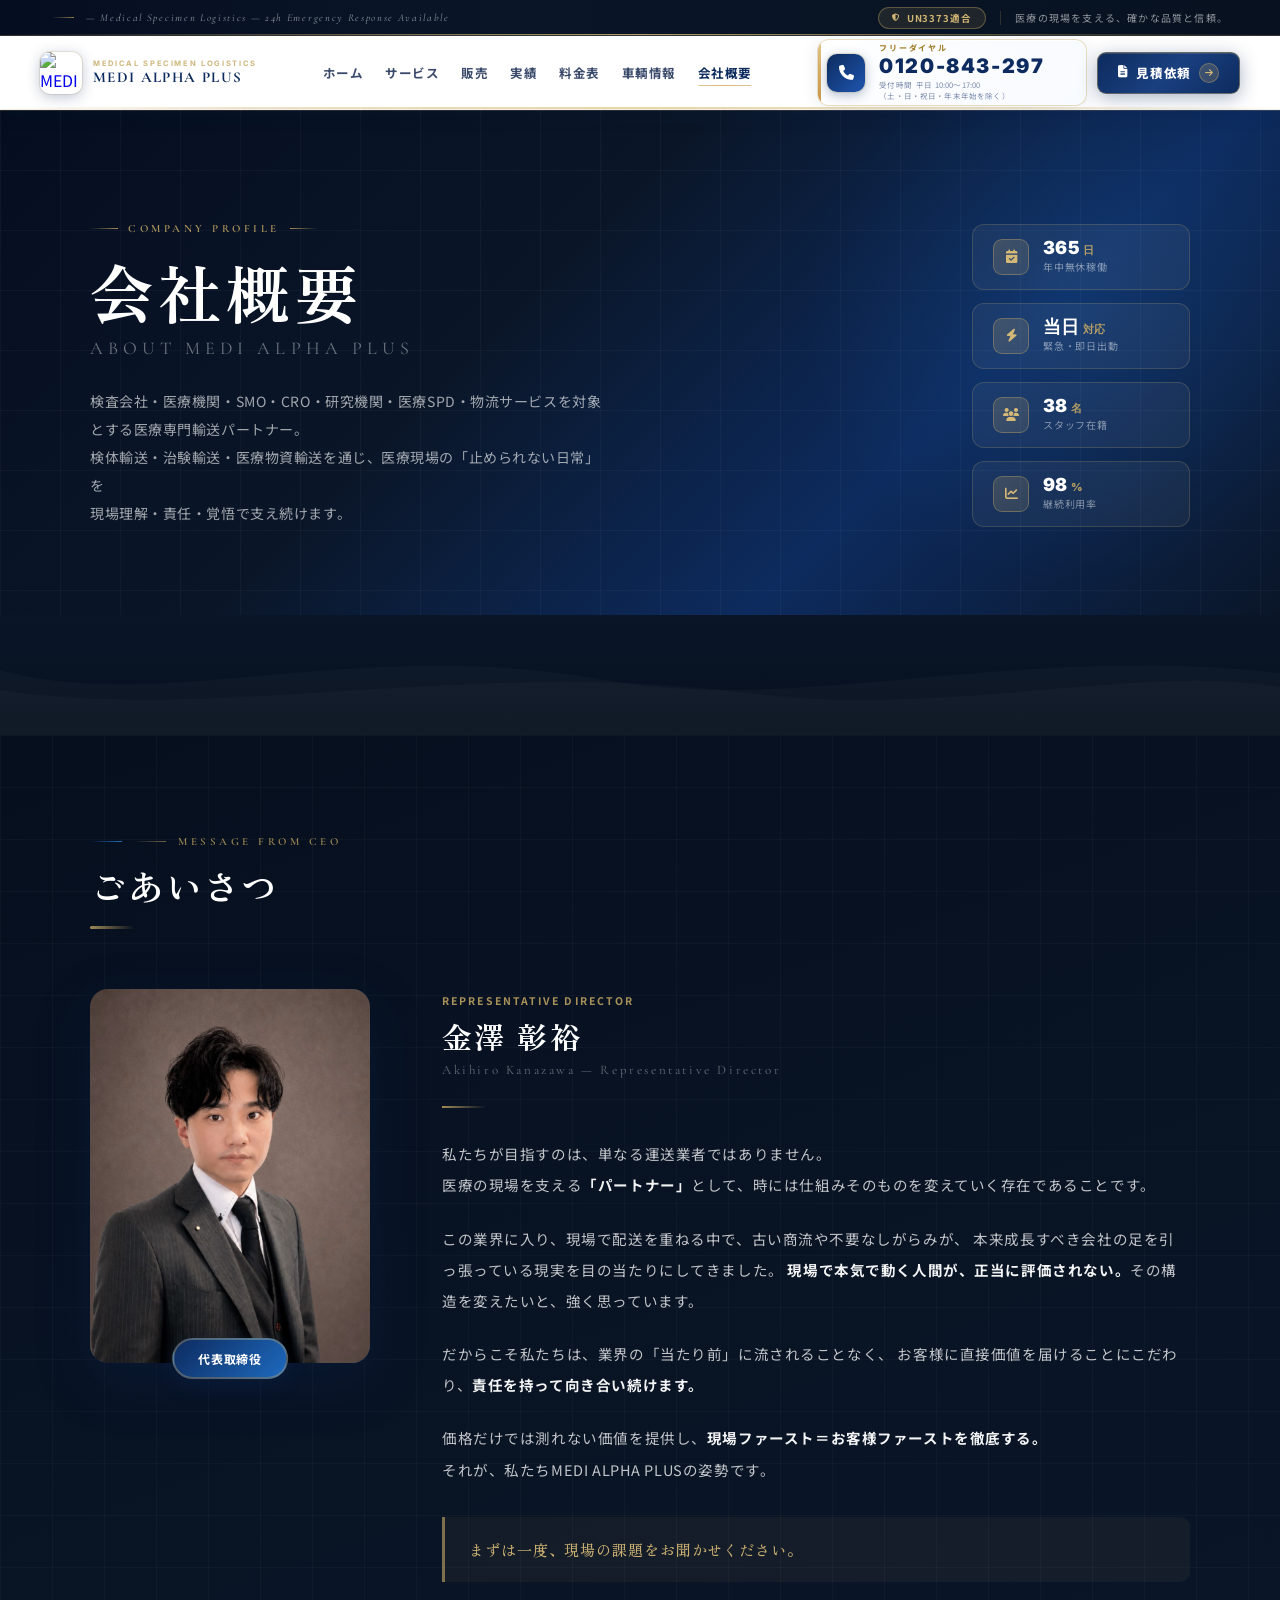
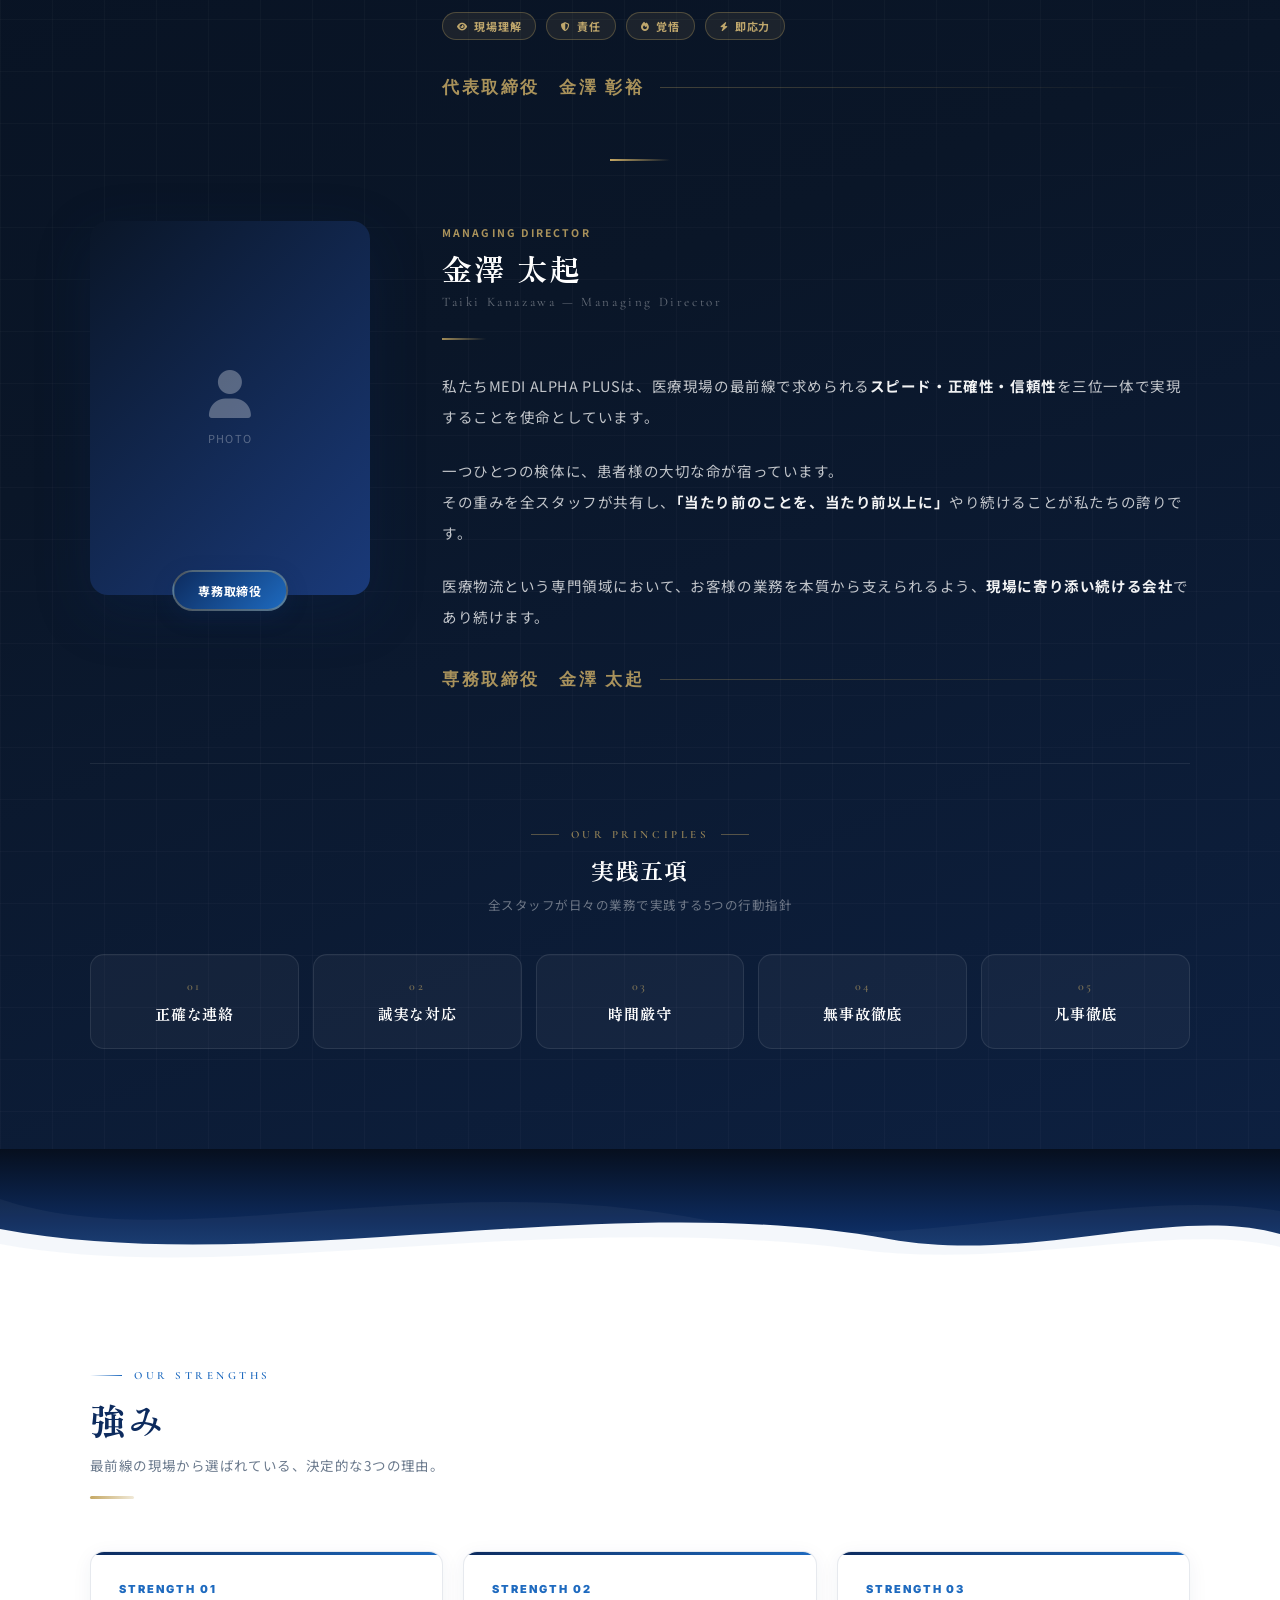
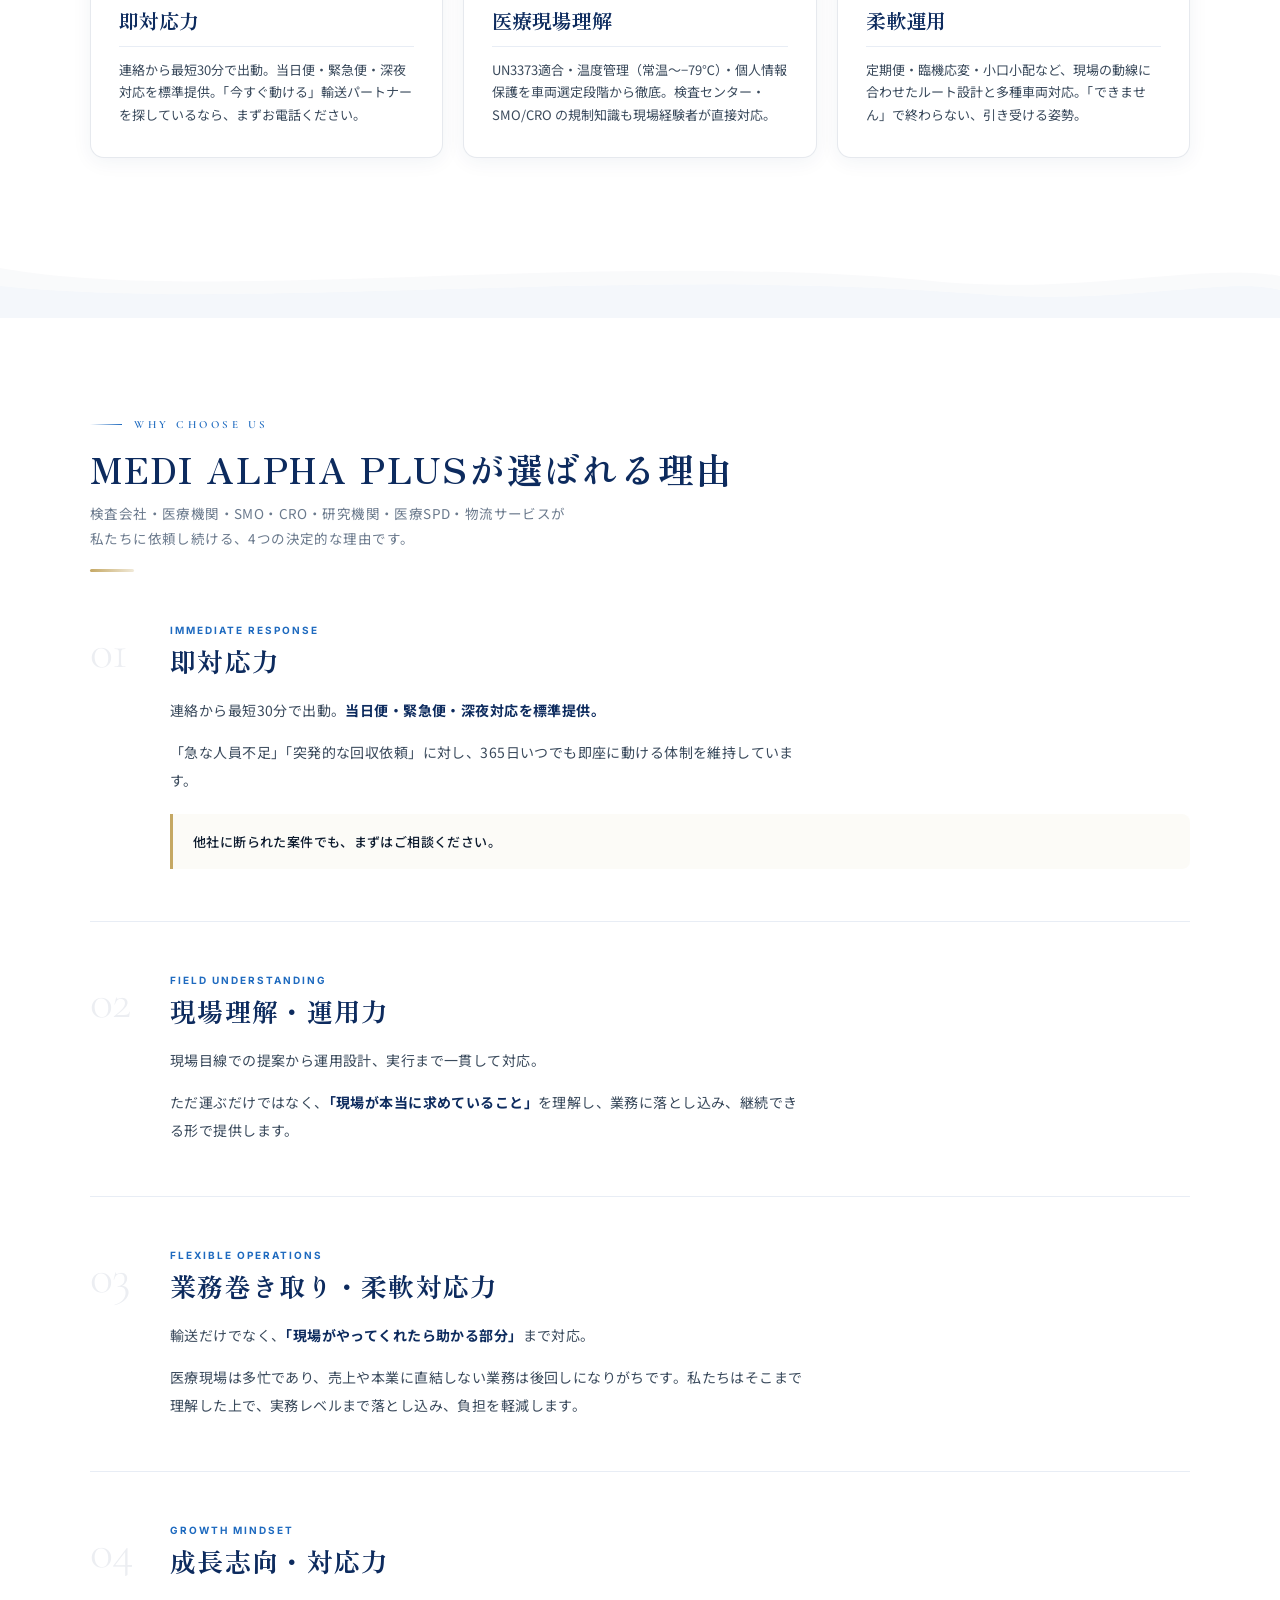
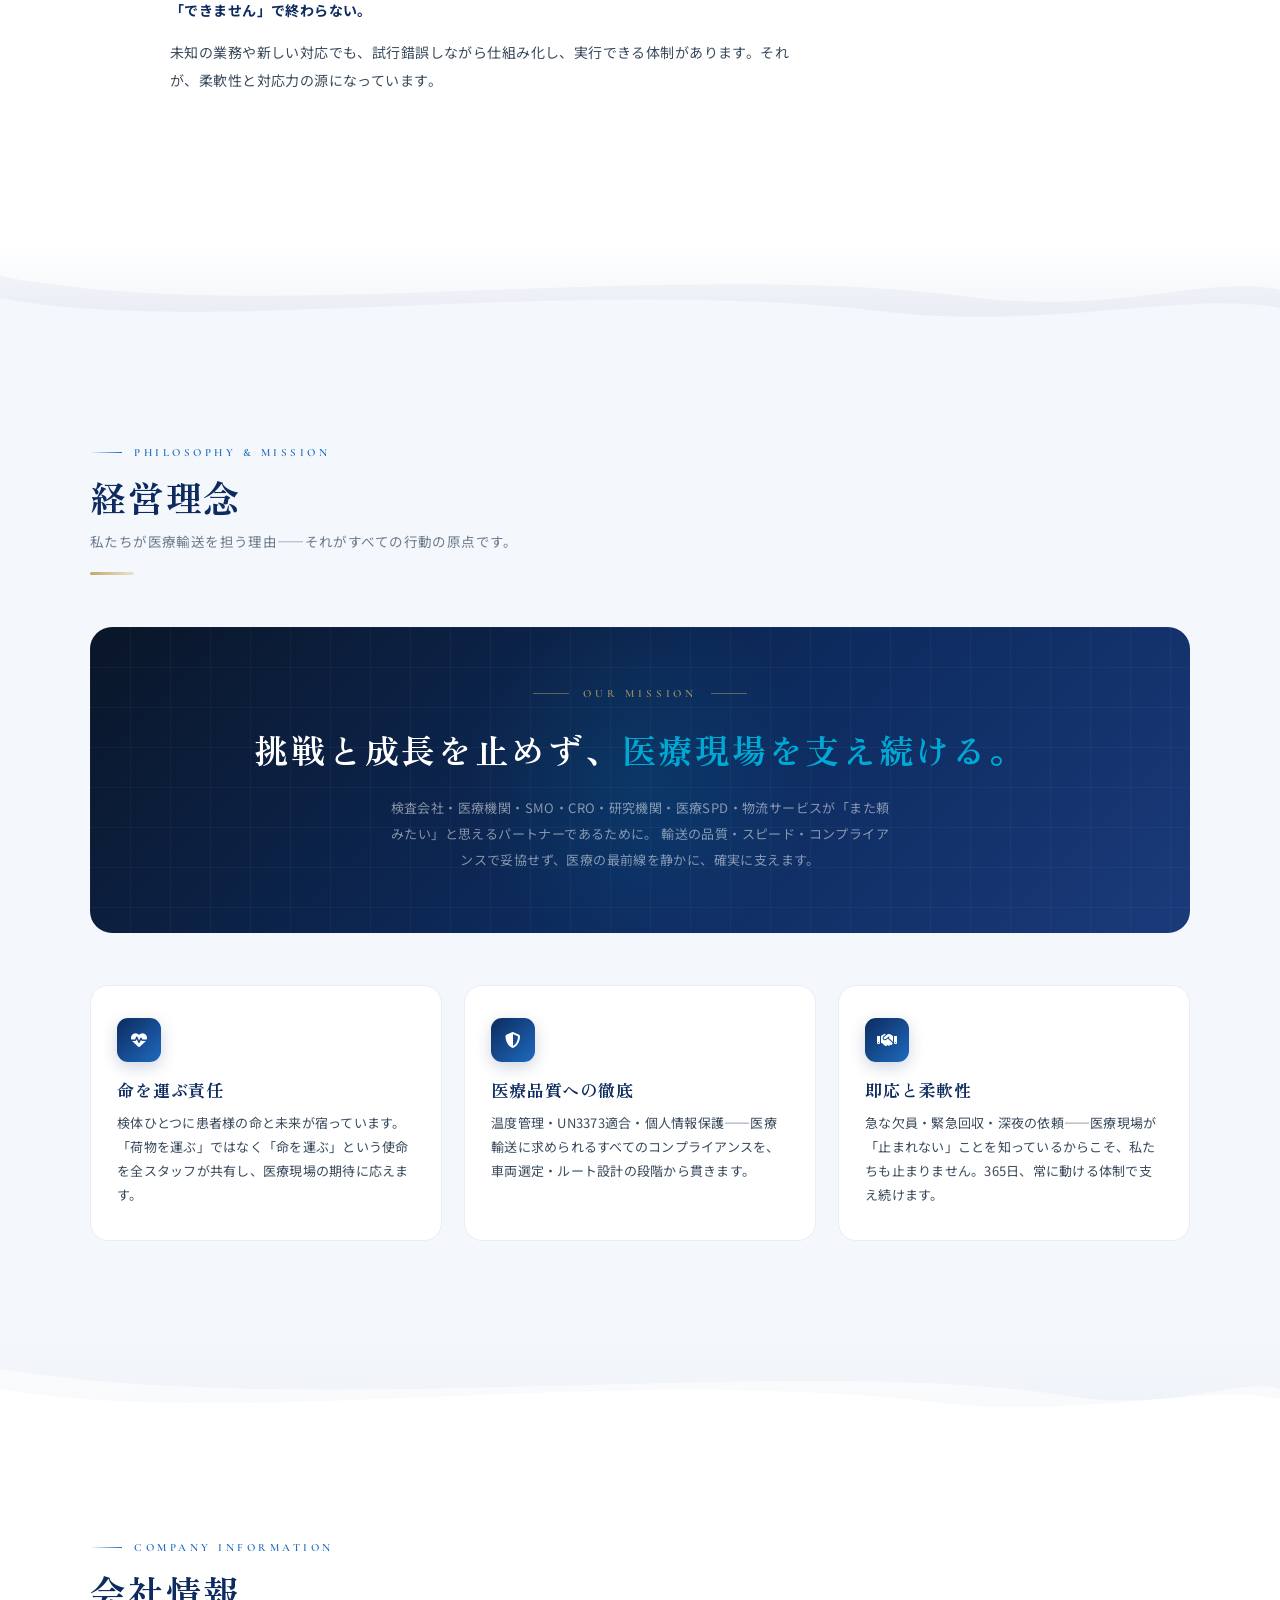
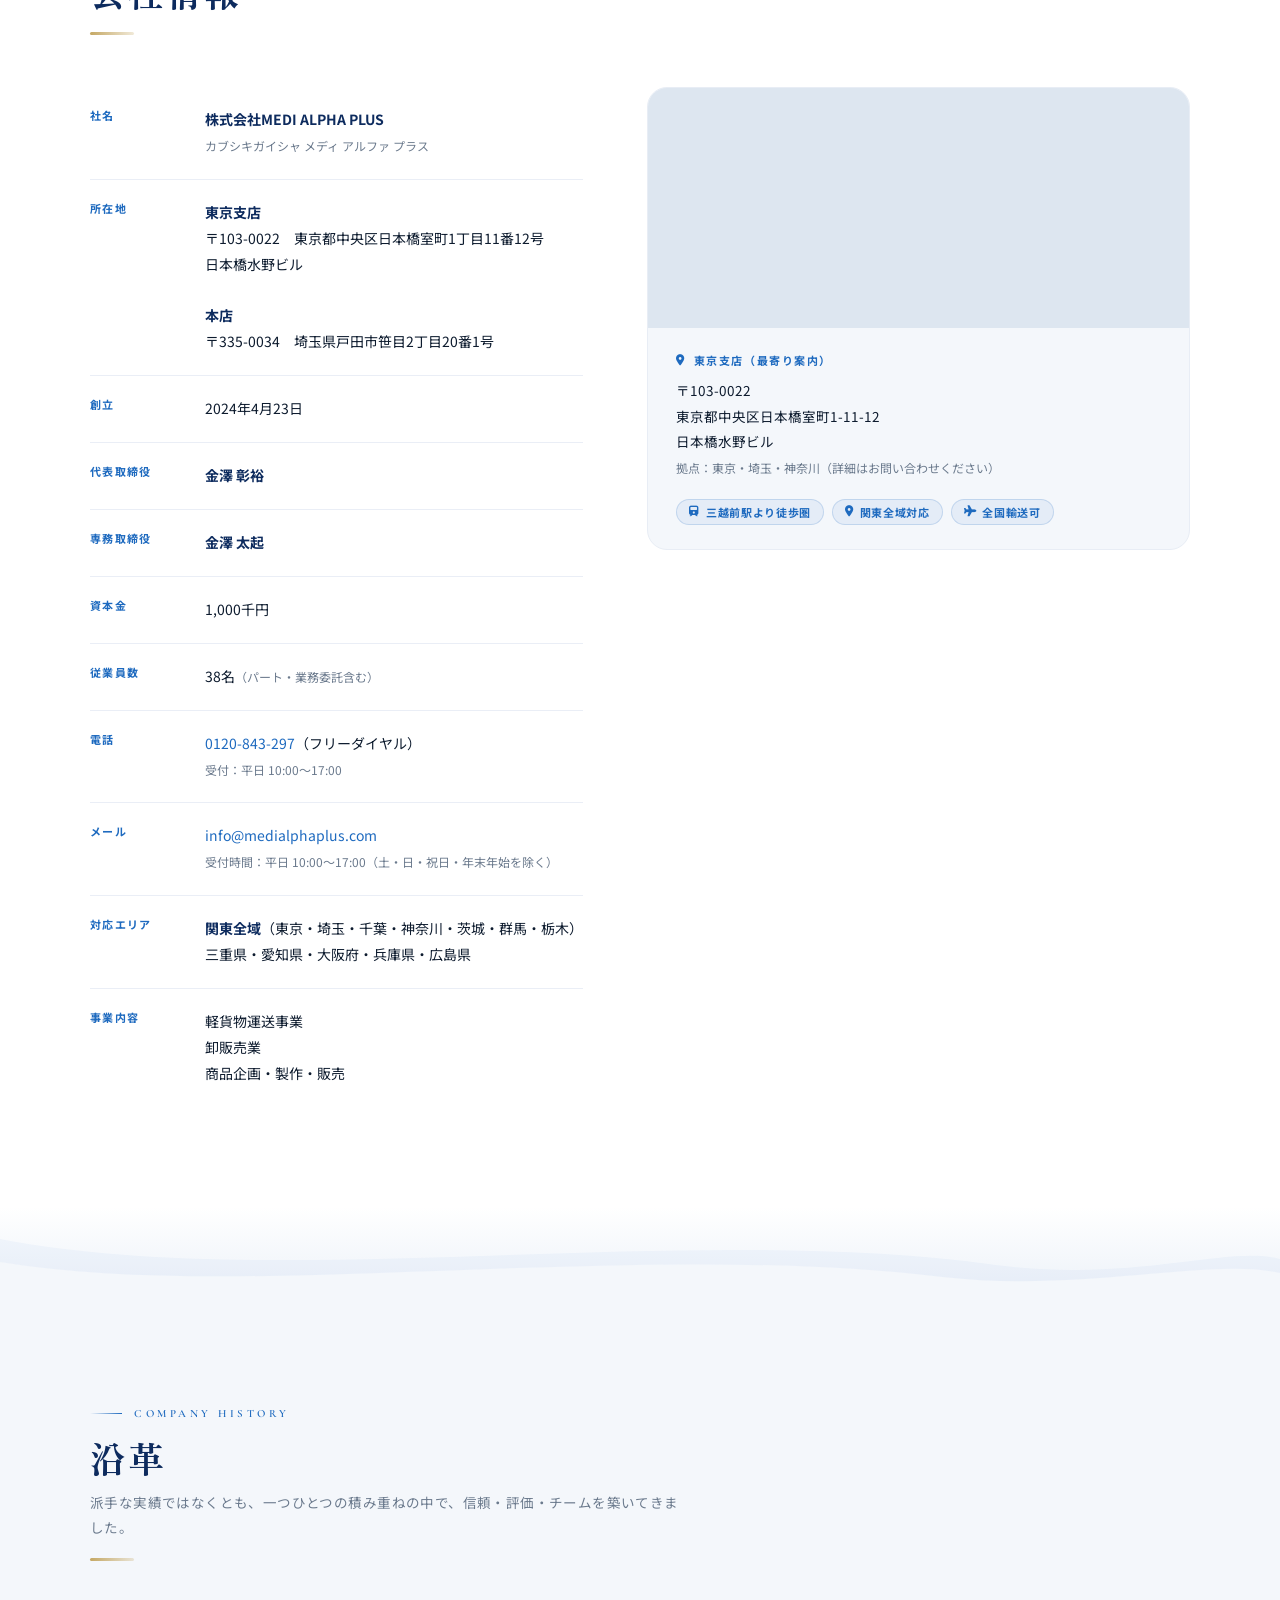
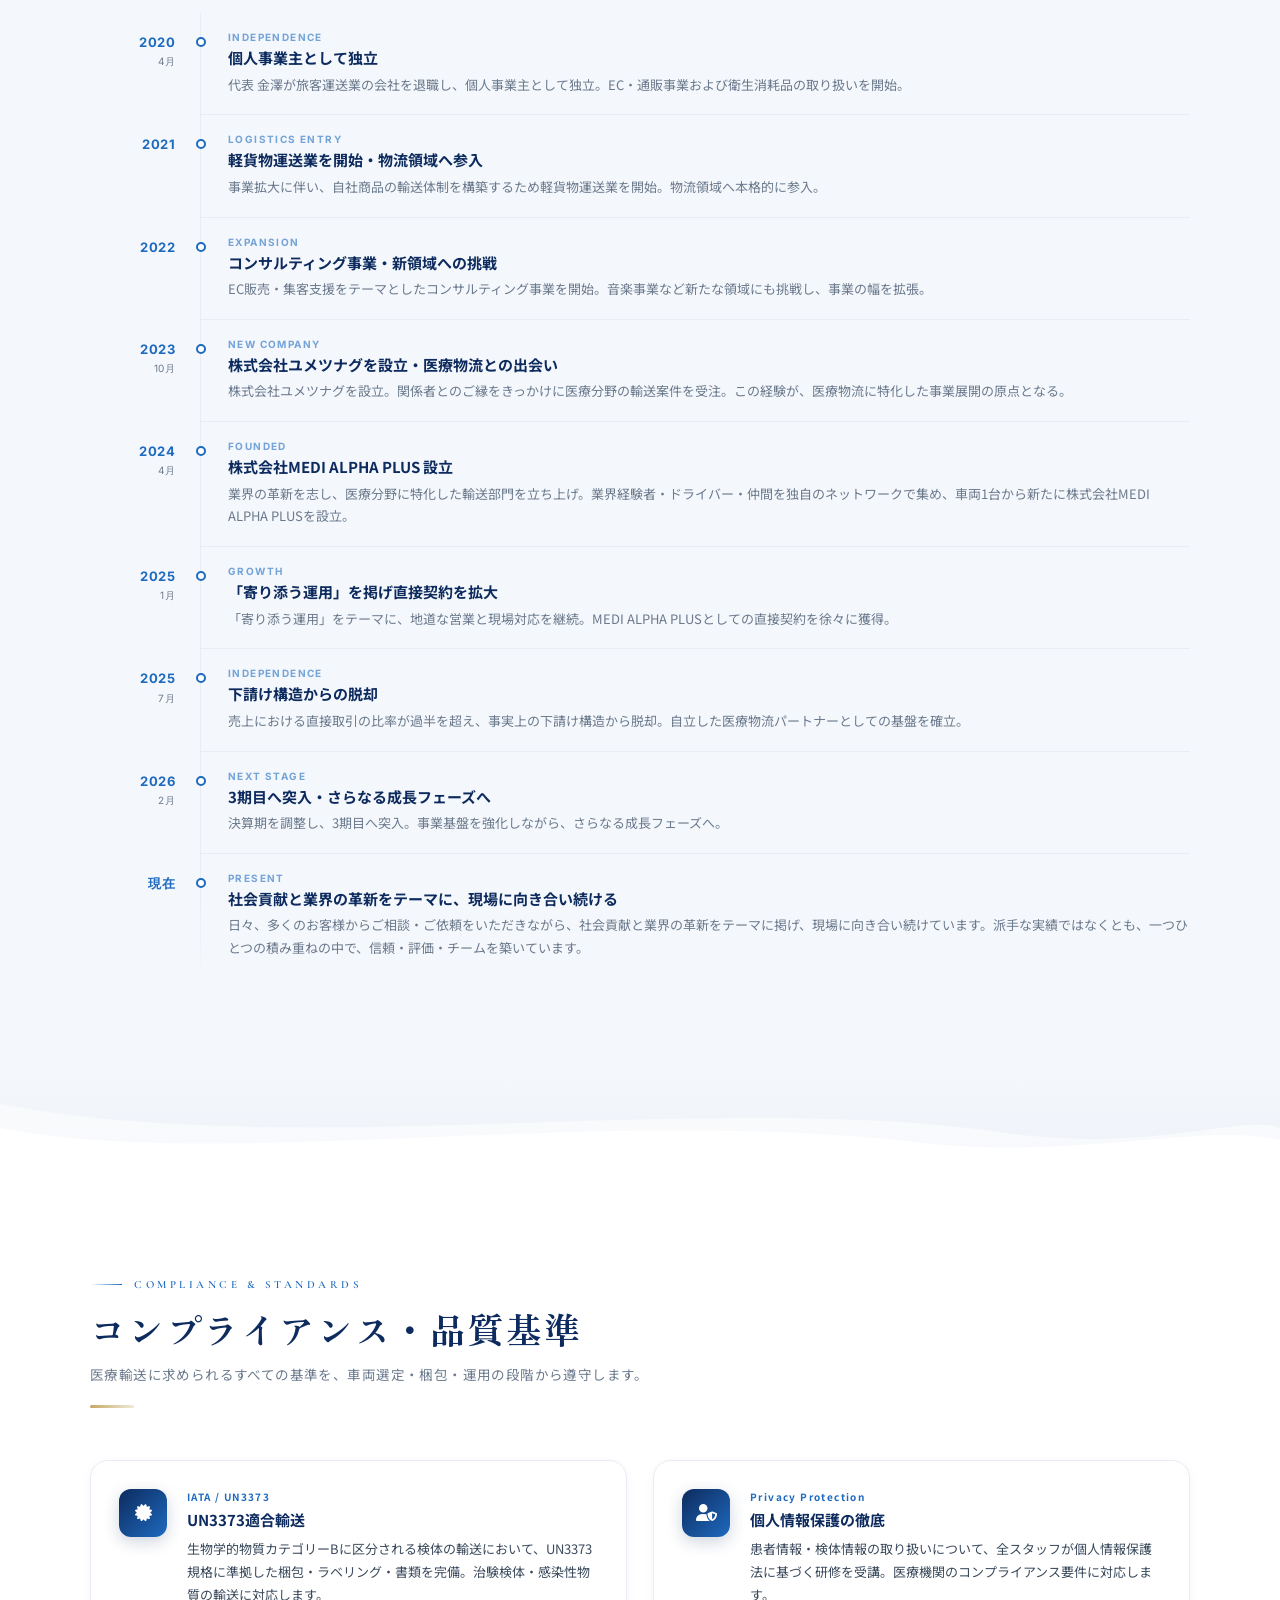
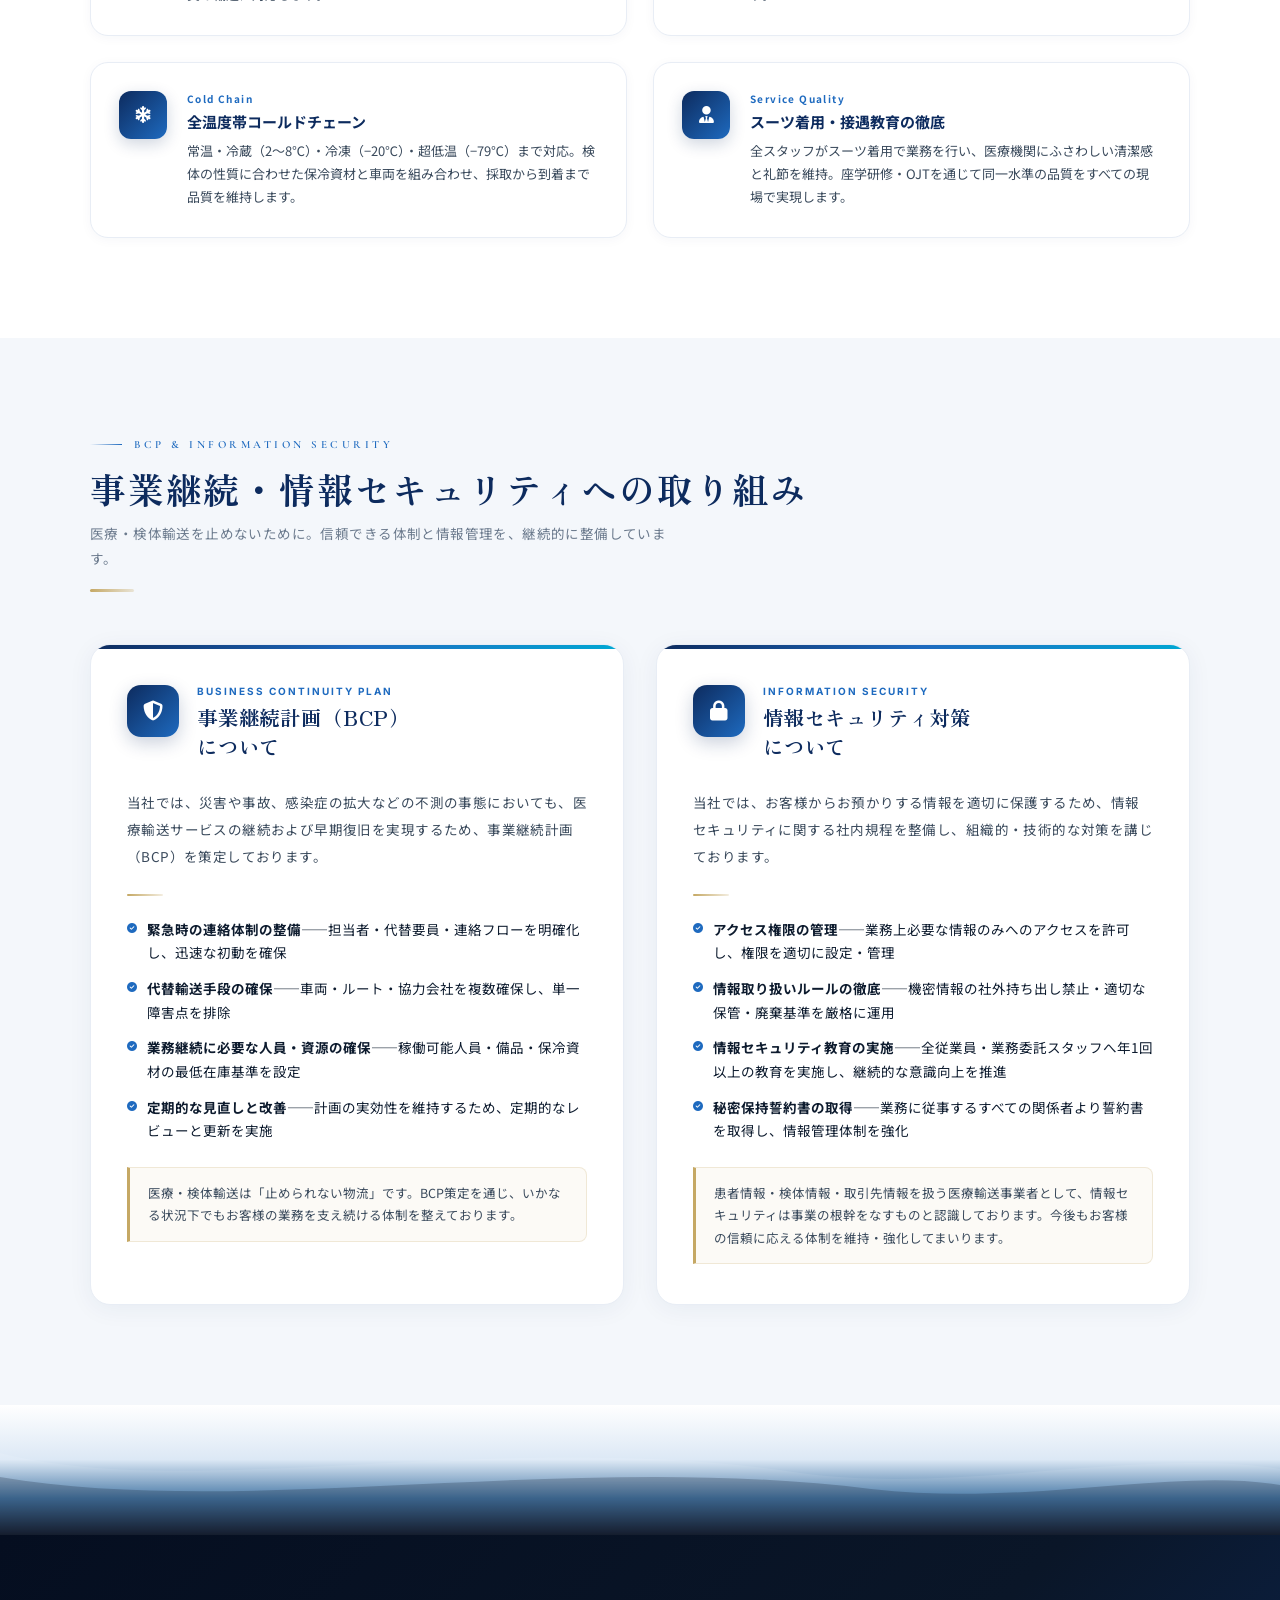
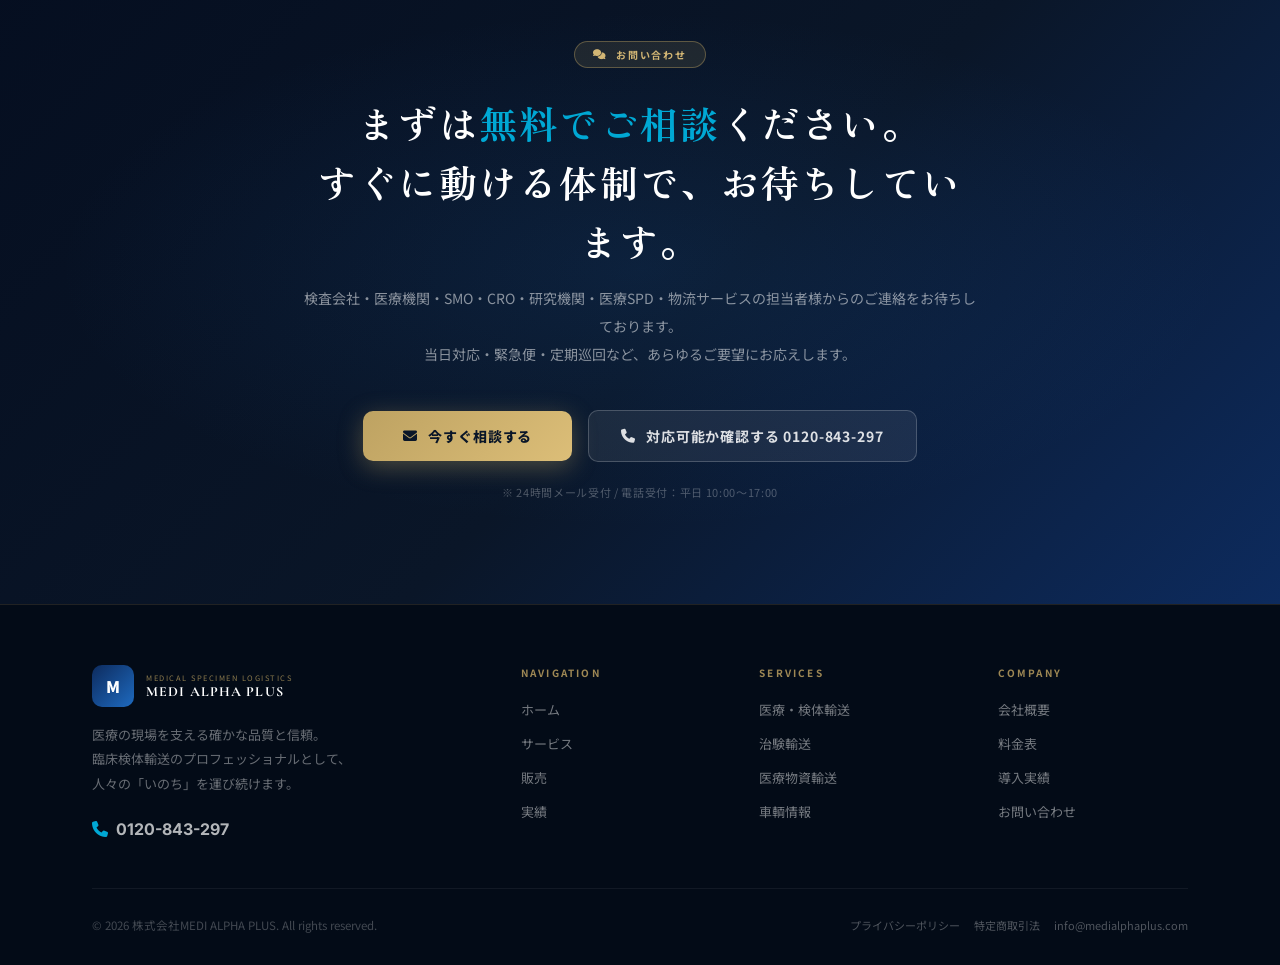
==== commit 2c28127a: "Add files via upload" ====
--- a/about.html
+++ b/about.html
@@ -1729,7 +1729,7 @@
               日本橋水野ビル<br>
               <br>
               <strong>本店</strong><br>
-              〒335-0015　埼玉県戸田市川岸1-3-25
+              〒335-0034　埼玉県戸田市笹目2丁目20番1号
             </td>
           </tr>
           <tr>
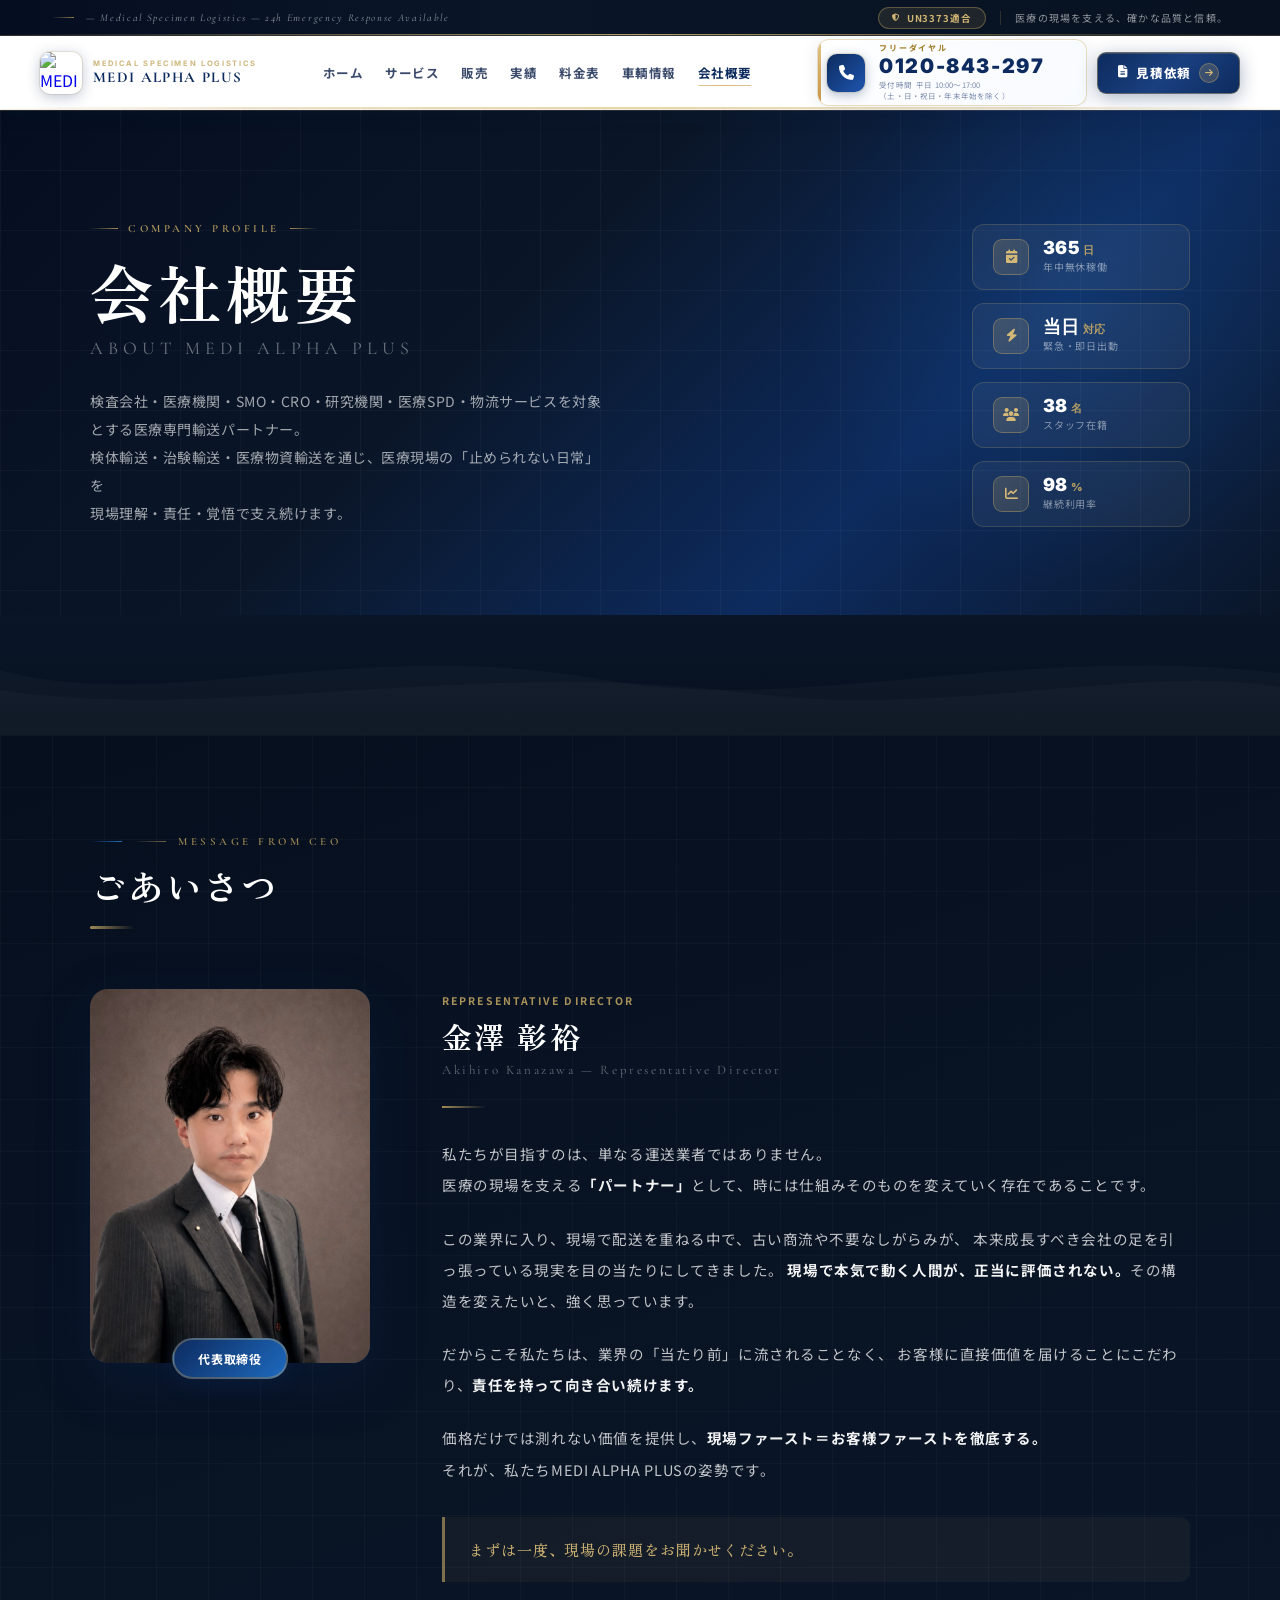
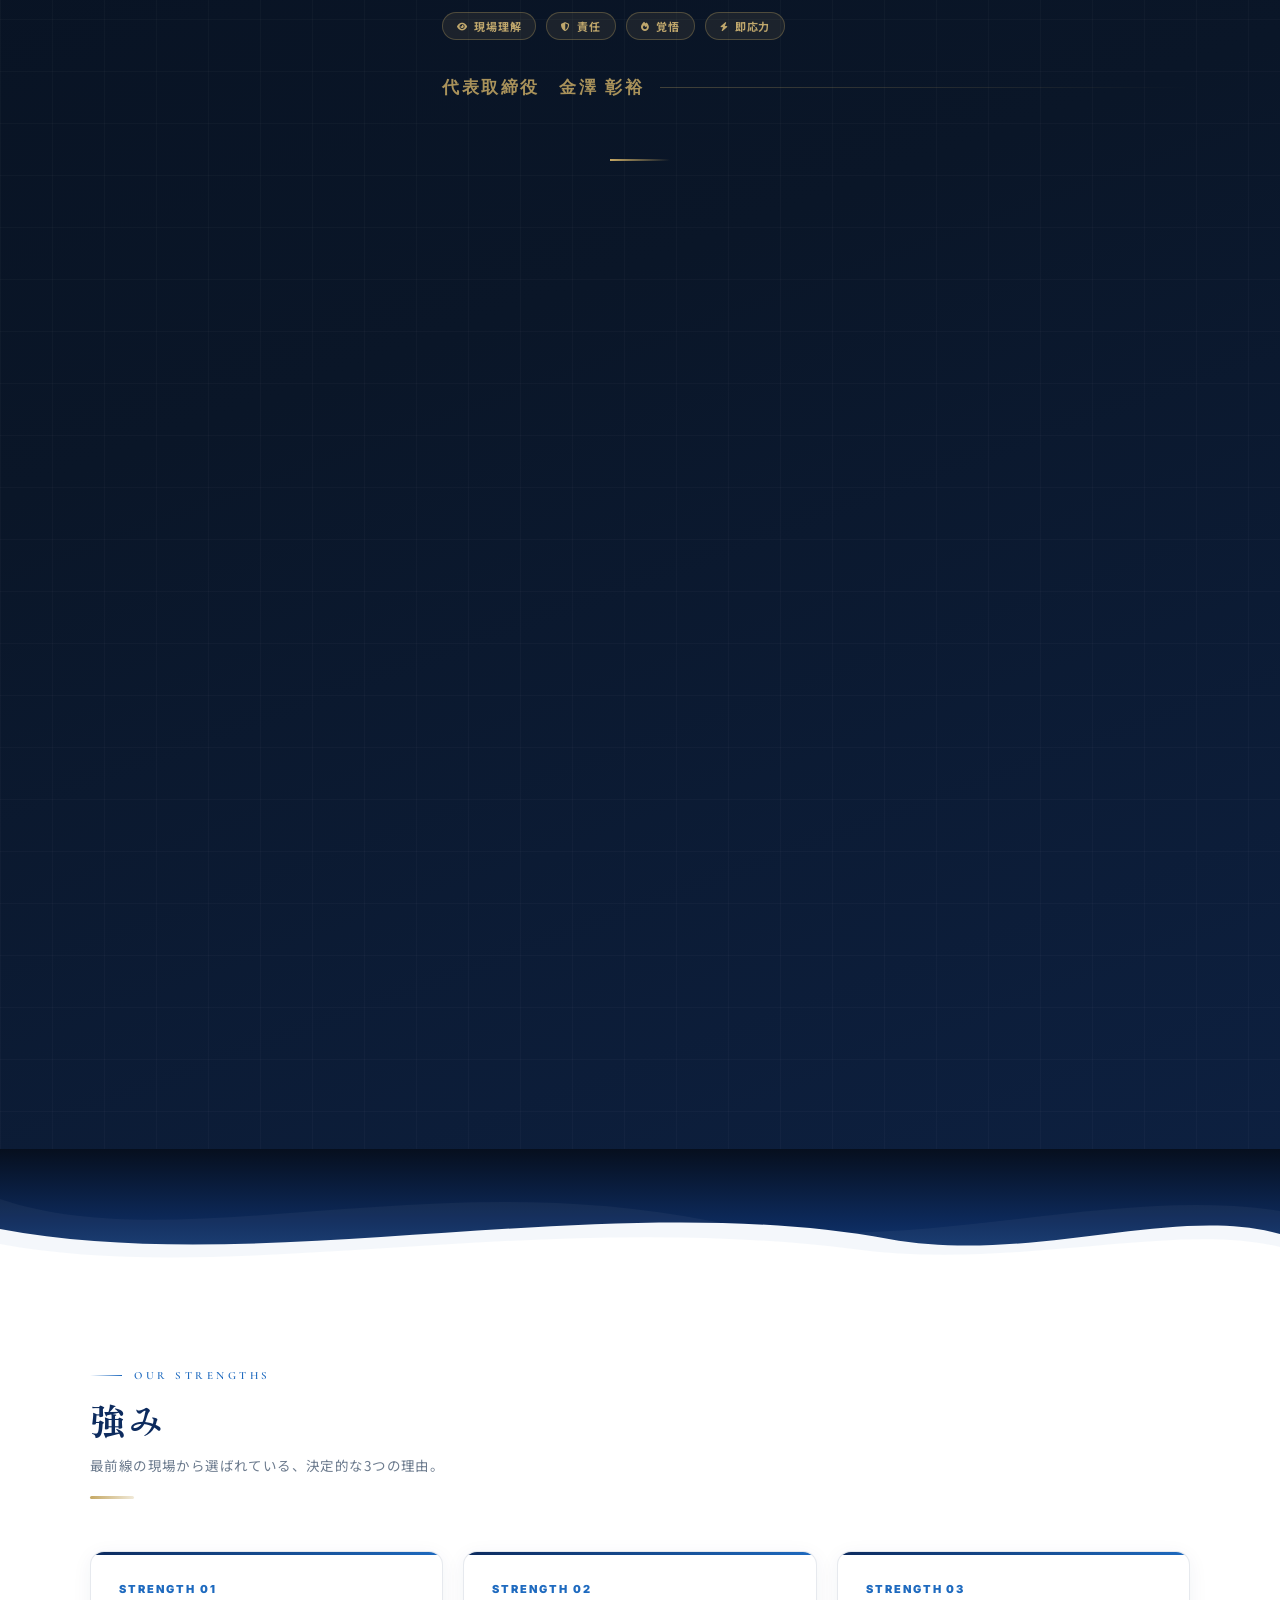
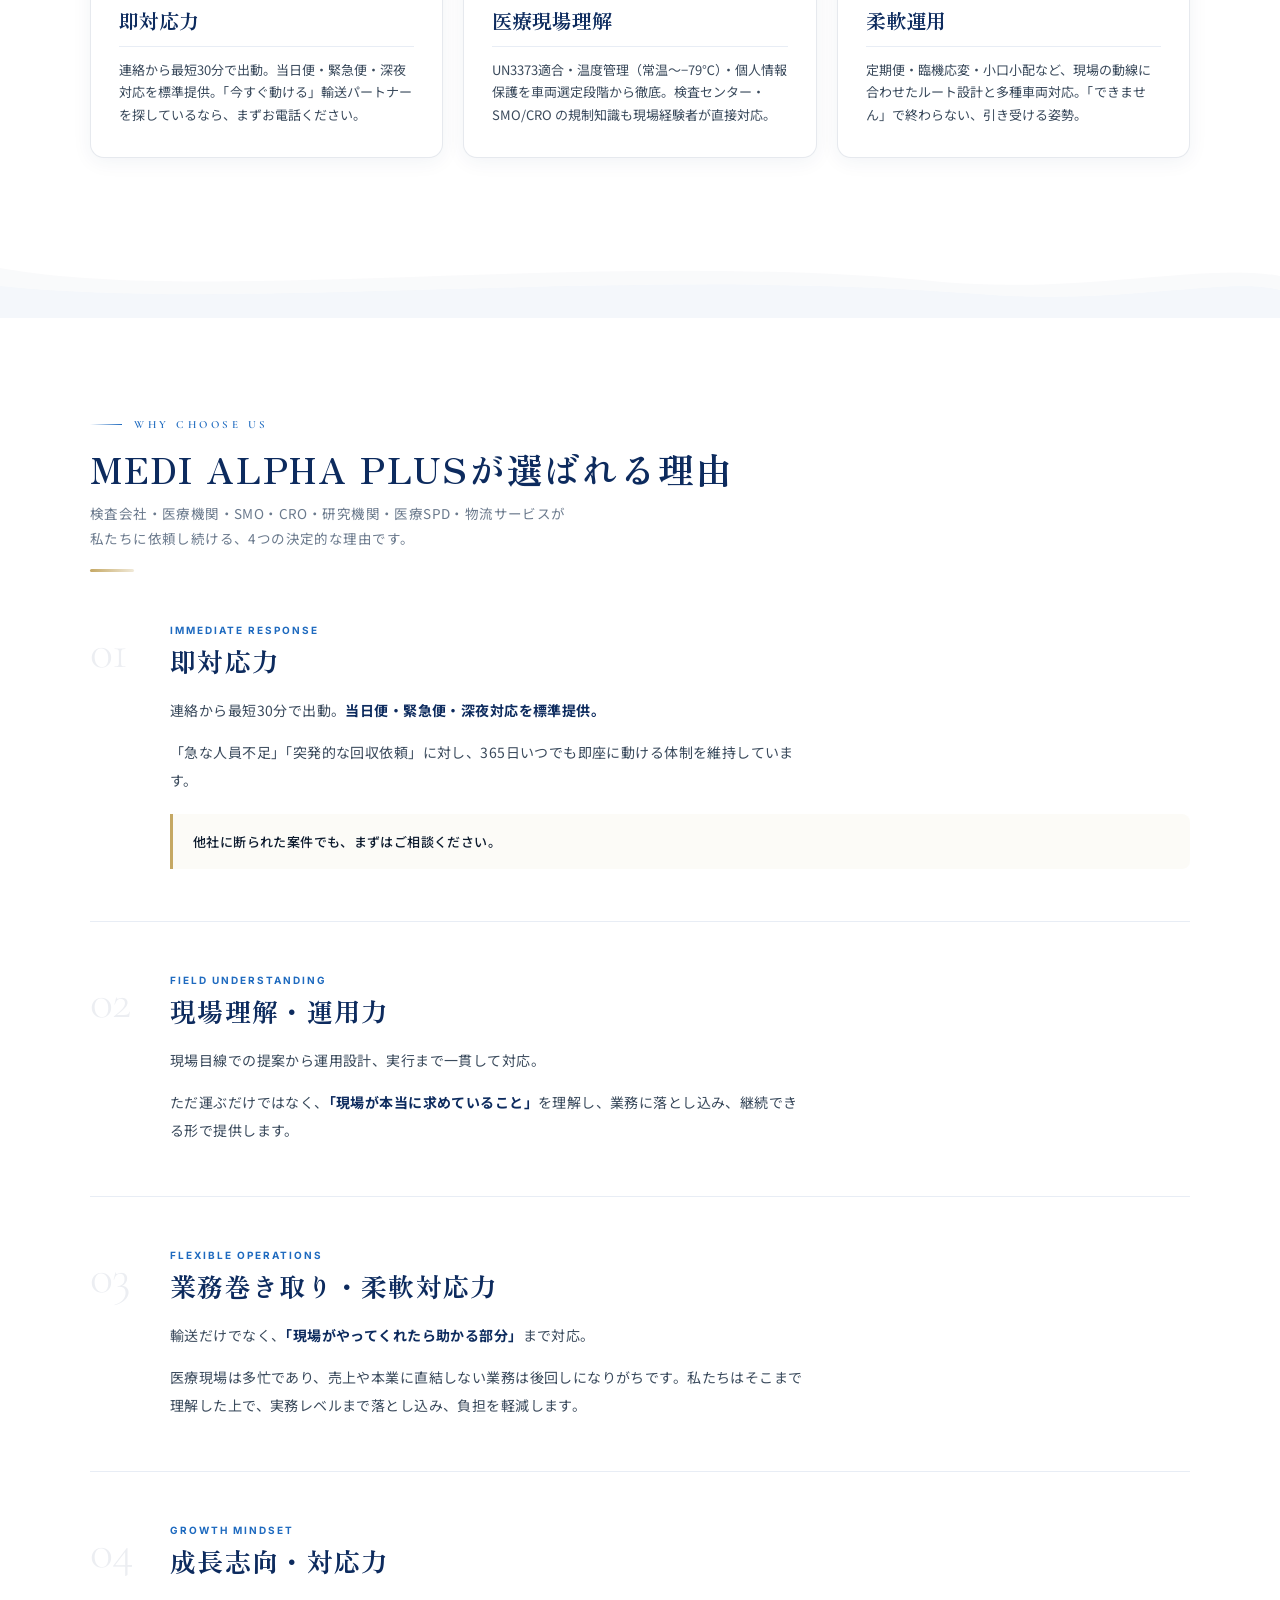
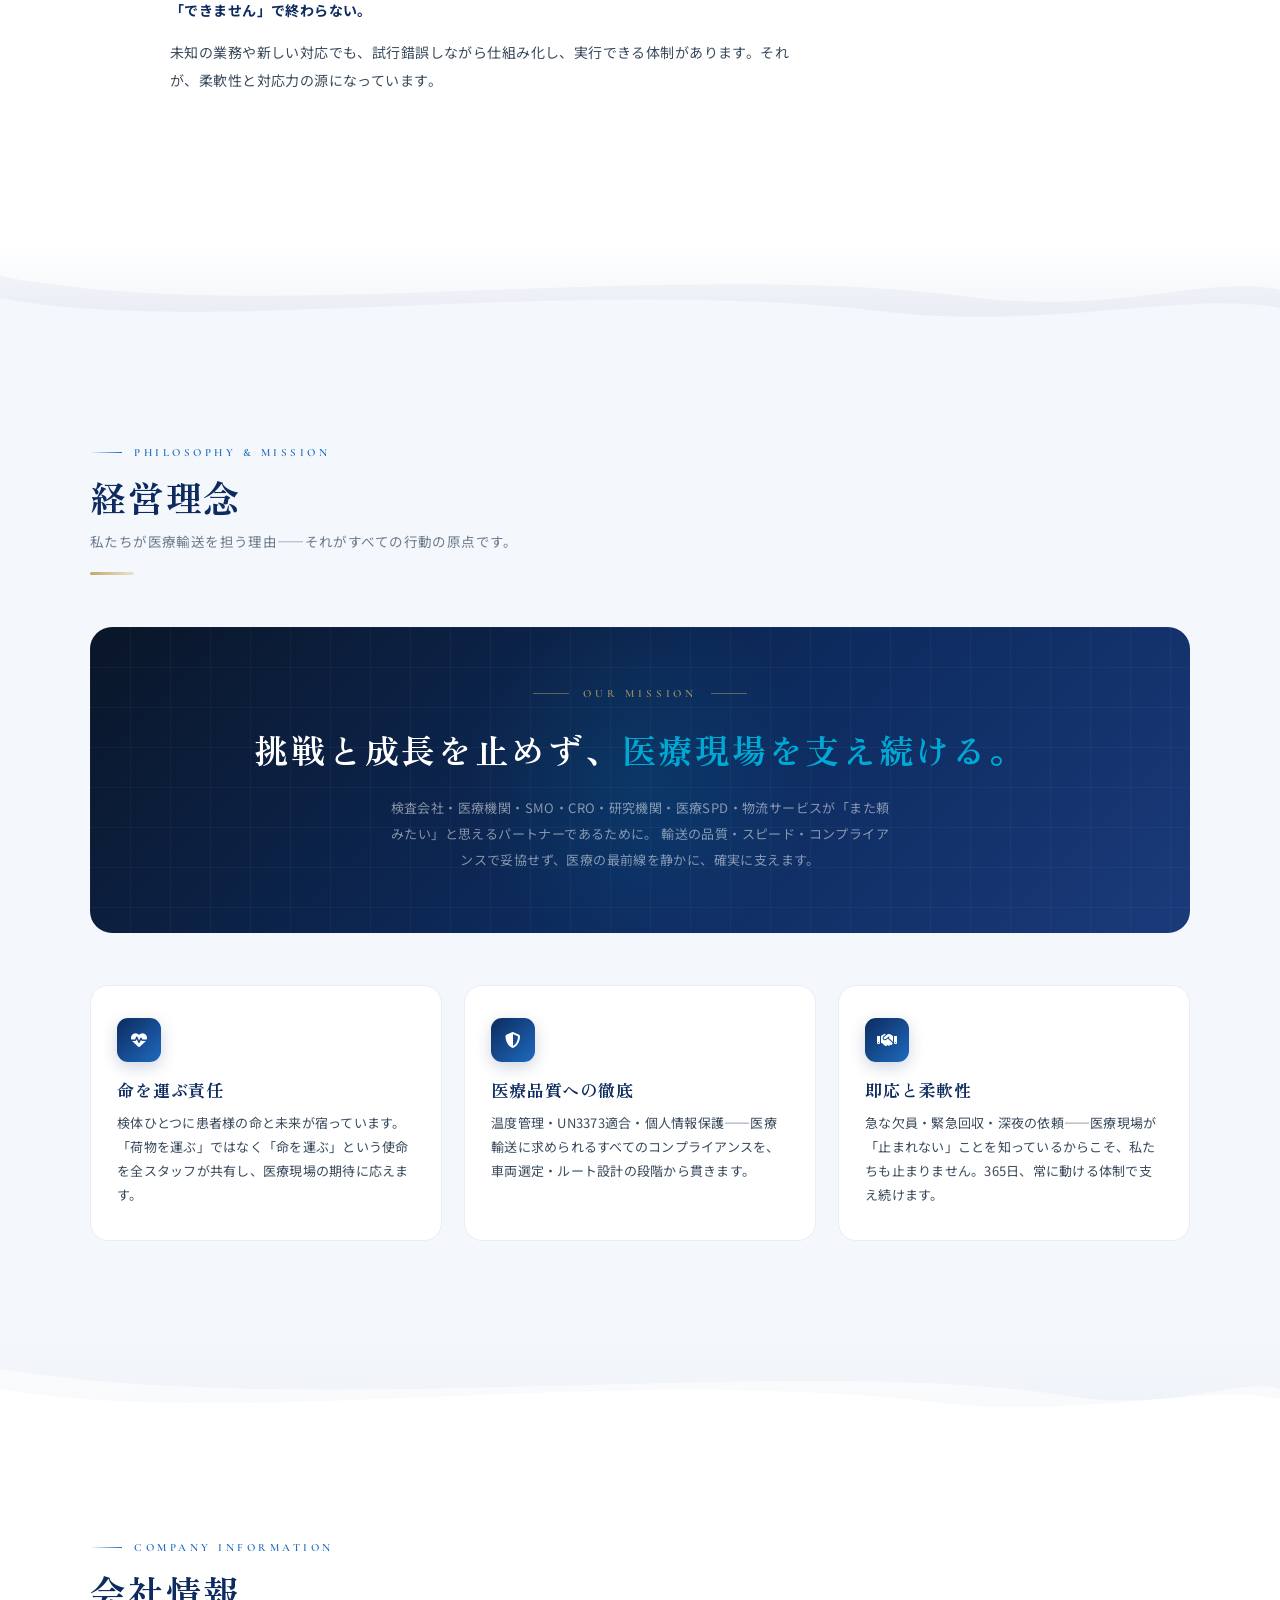
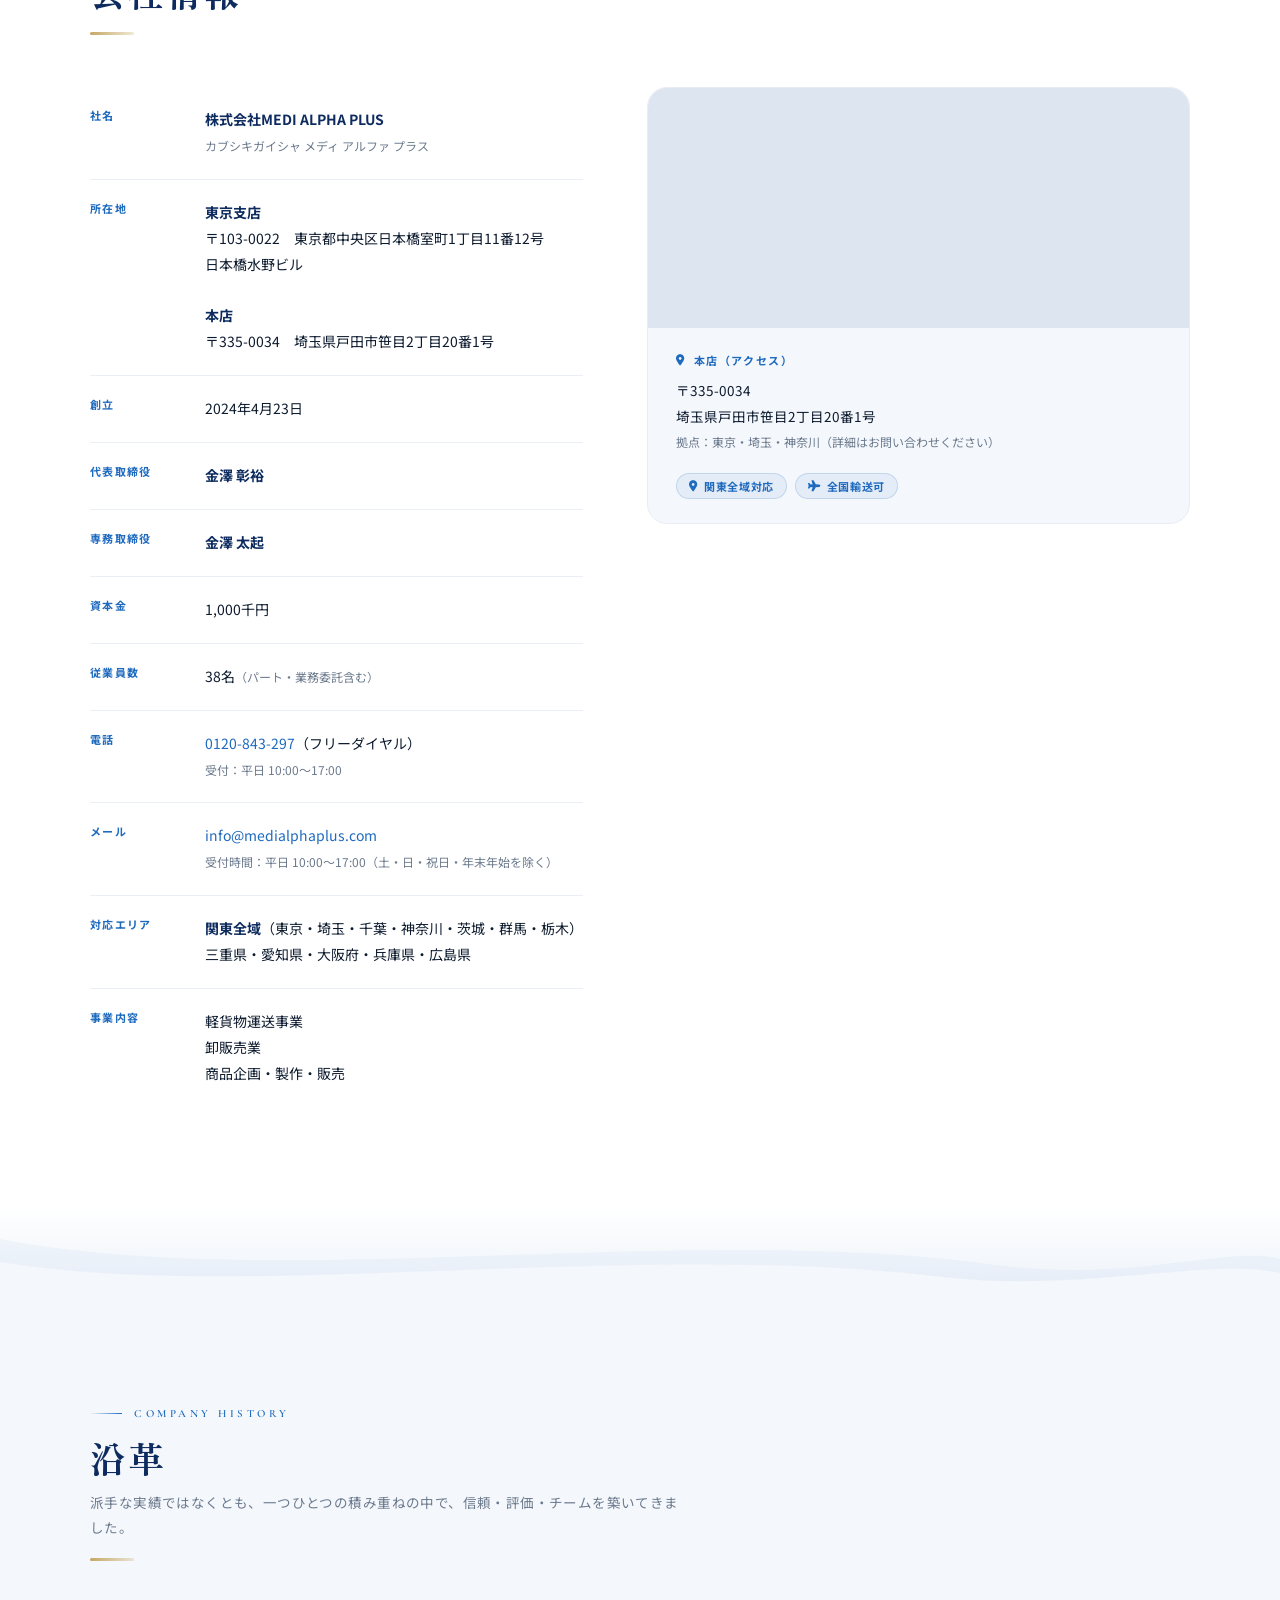
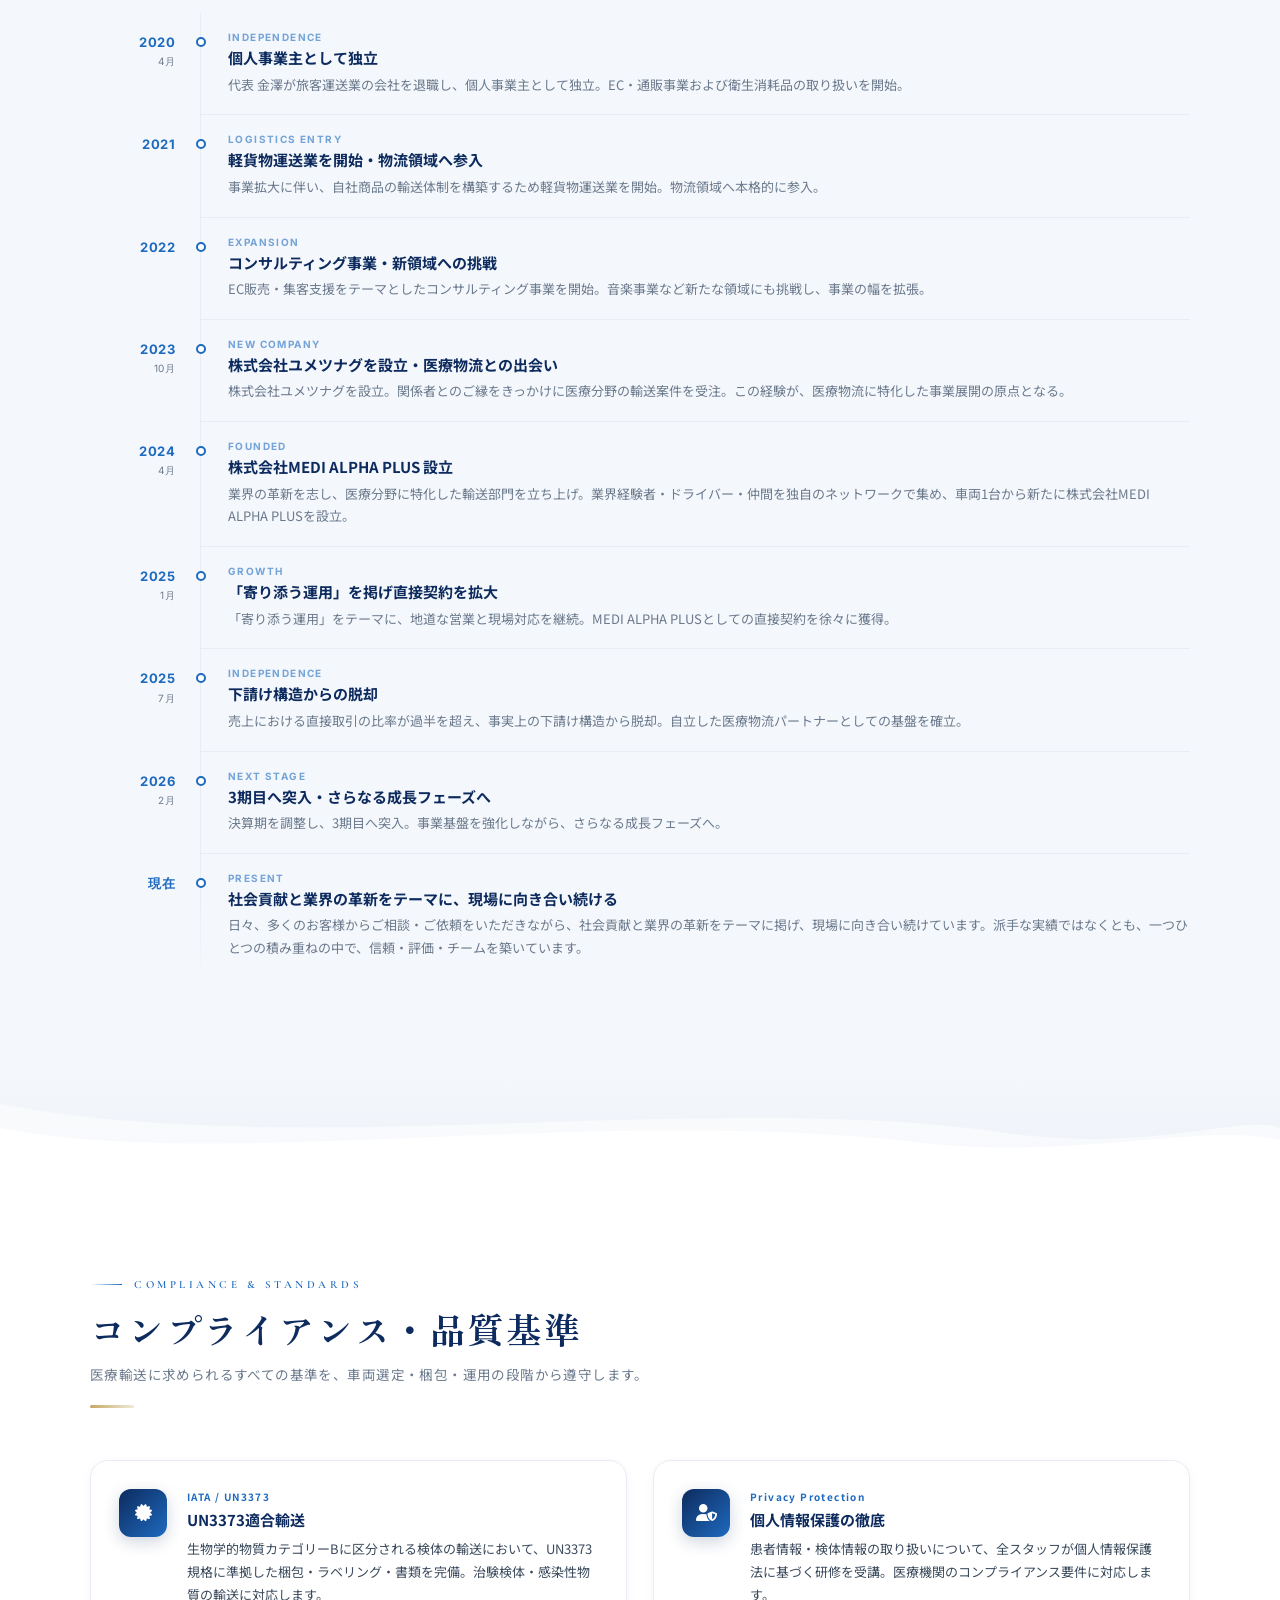
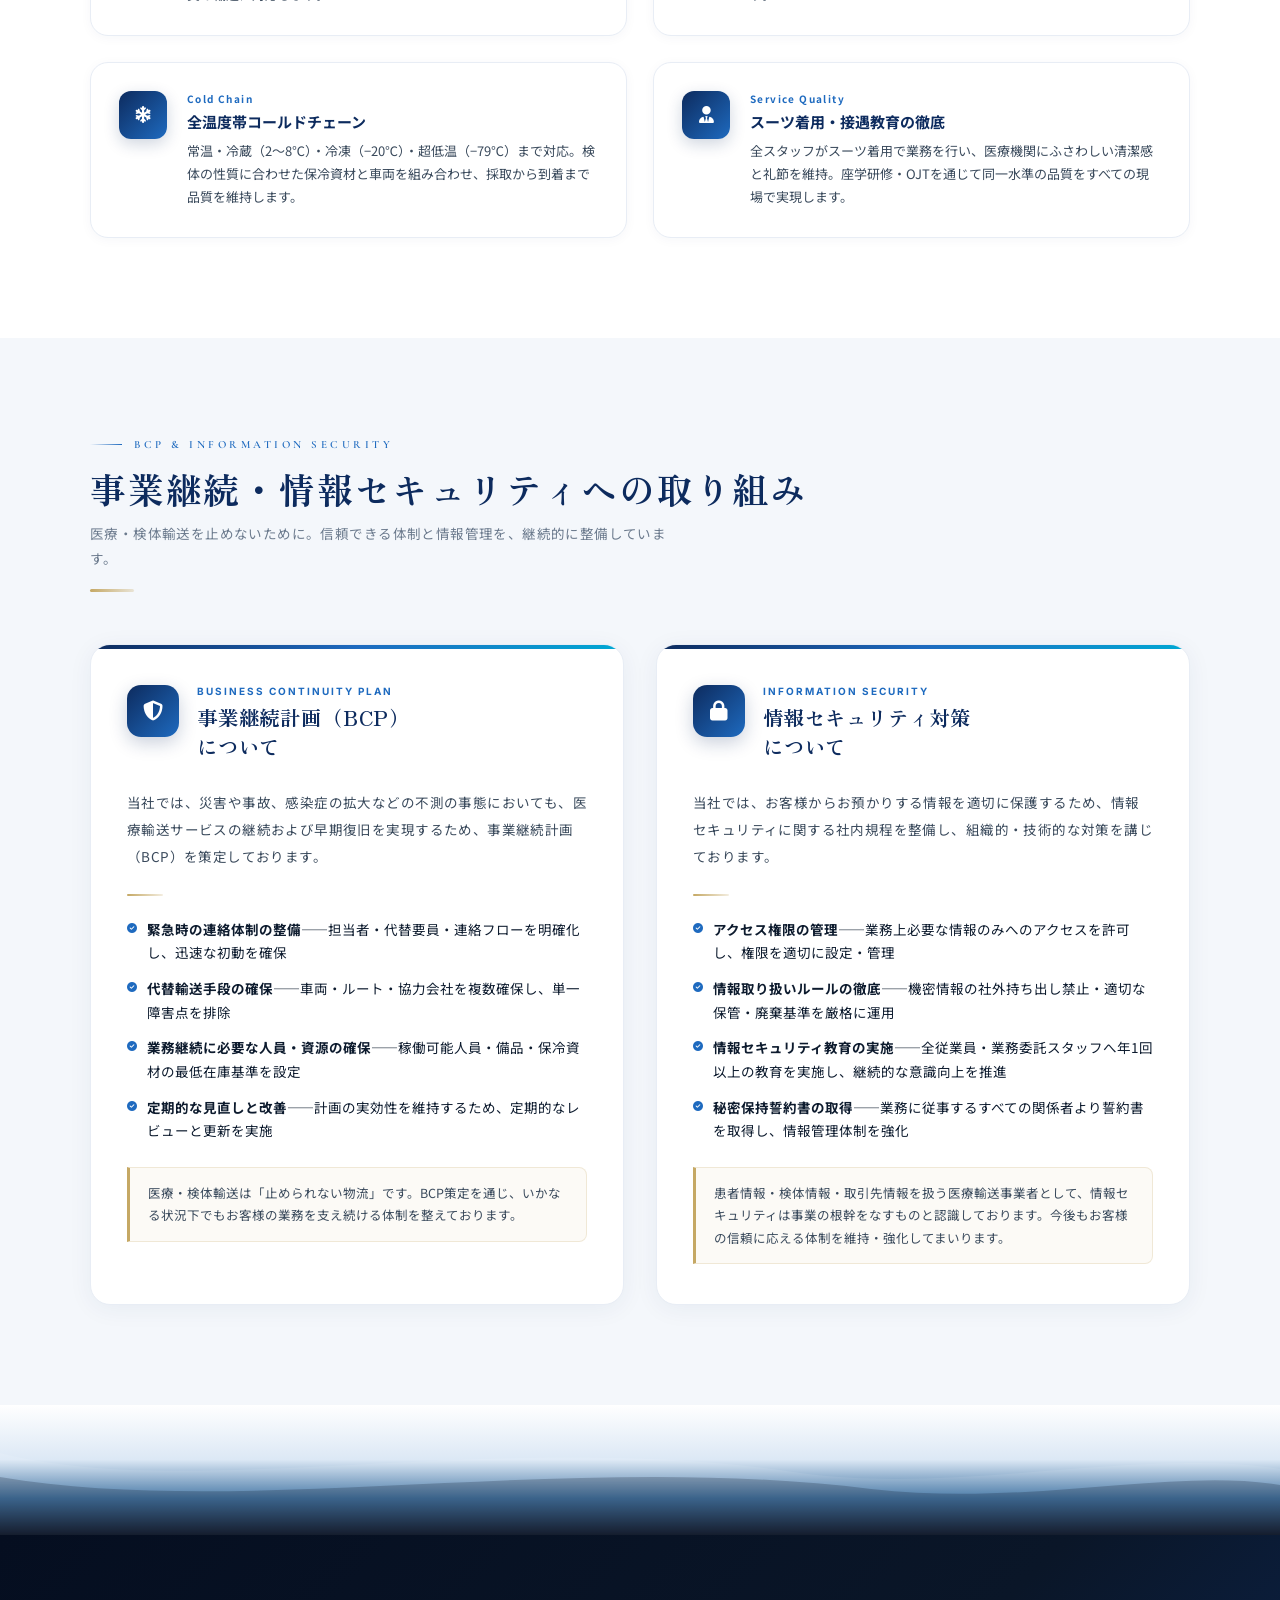
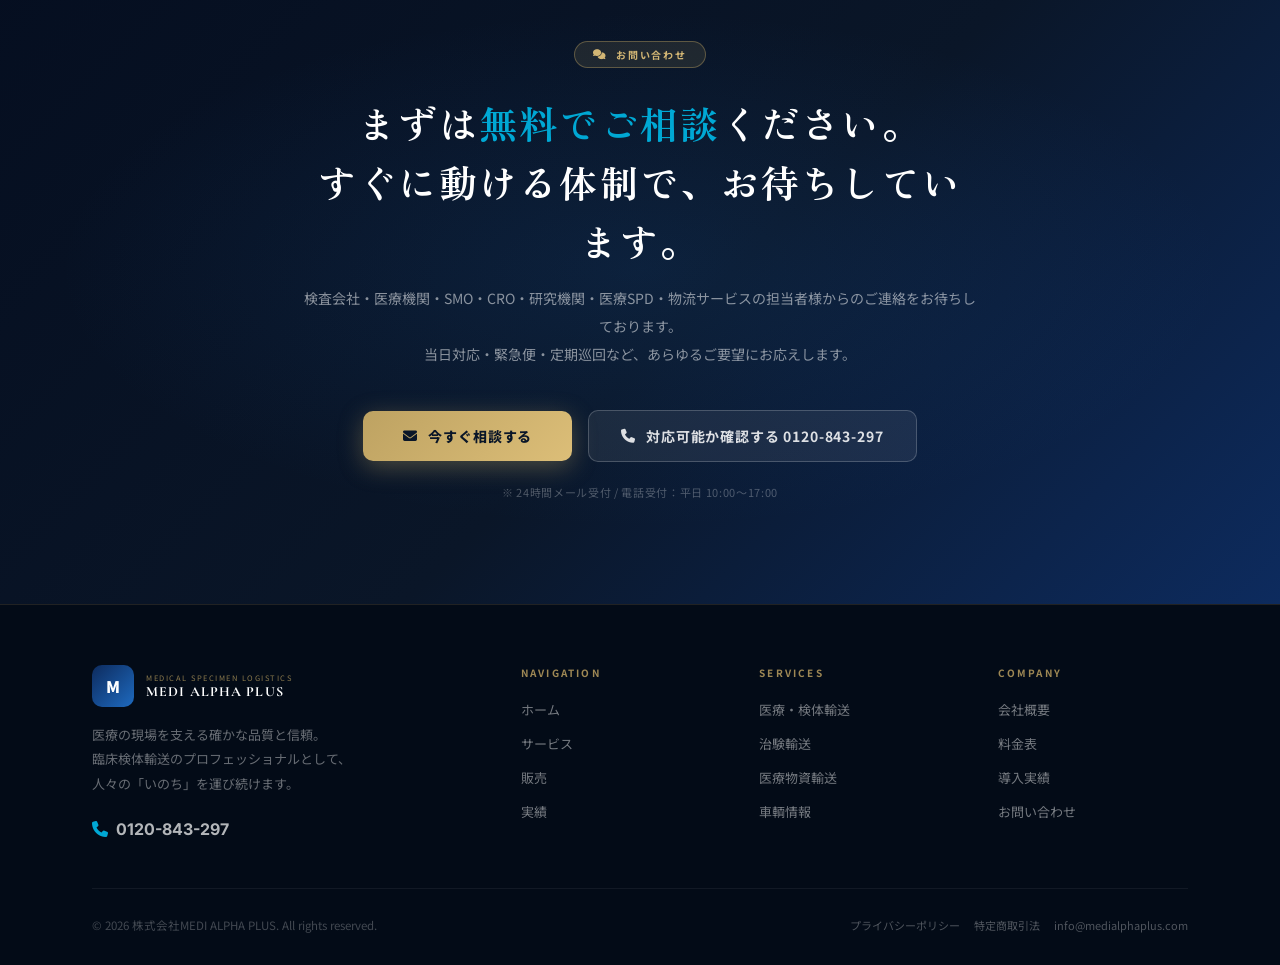
==== commit 08845d44: "Add files via upload" ====
--- a/about.html
+++ b/about.html
@@ -1788,8 +1788,8 @@
       <div class="info-access">
         <div class="info-access-map">
           <iframe
-            src="https://www.google.com/maps/embed?pb=!1m18!1m12!1m3!1d3240.6!2d139.7743!3d35.6855!2m3!1f0!2f0!3f0!3m2!1i1024!2i768!4f13.1!3m3!1m2!1s0x60188c1fad22bee3%3A0xfe5b2aa10d3c86a9!2z5pel5pys5qmL5Lit5aSu5Yy655S677yR5LiB55uu77yR77yR55Wq77yR77yS5Y6f5p2xVEVMIDEtMS0xMg!5e0!3m2!1sja!2sjp!4v1699999999"
-            title="MEDI ALPHA PLUS 東京支店" loading="lazy"
+            src="https://www.google.com/maps?q=%E5%9F%BC%E7%8E%89%E7%9C%8C%E6%88%B8%E7%94%B0%E5%B8%82%E7%AC%B9%E7%9B%AE2%E4%B8%81%E7%9B%AE20%E7%95%AA1%E5%8F%B7&hl=ja&z=16&output=embed"
+            title="MEDI ALPHA PLUS 本店（埼玉県戸田市笹目）" loading="lazy"
             referrerpolicy="no-referrer-when-downgrade"
             style="filter:saturate(0.85) contrast(1.05);"
           ></iframe>
@@ -1797,16 +1797,14 @@
         <div class="info-access-body">
           <div class="info-access-title">
             <i class="fa fa-map-marker-alt" style="color:var(--blue);"></i>
-            東京支店（最寄り案内）
+            本店（アクセス）
           </div>
           <div class="info-access-addr">
-            〒103-0022<br>
-            東京都中央区日本橋室町1-11-12<br>
-            日本橋水野ビル<br>
+            〒335-0034<br>
+            埼玉県戸田市笹目2丁目20番1号<br>
             <small>拠点：東京・埼玉・神奈川（詳細はお問い合わせください）</small>
           </div>
           <div class="info-access-tags">
-            <span class="info-access-tag"><i class="fa fa-train"></i>三越前駅より徒歩圏</span>
             <span class="info-access-tag"><i class="fa fa-map-marker-alt"></i>関東全域対応</span>
             <span class="info-access-tag"><i class="fa fa-plane"></i>全国輸送可</span>
           </div>
